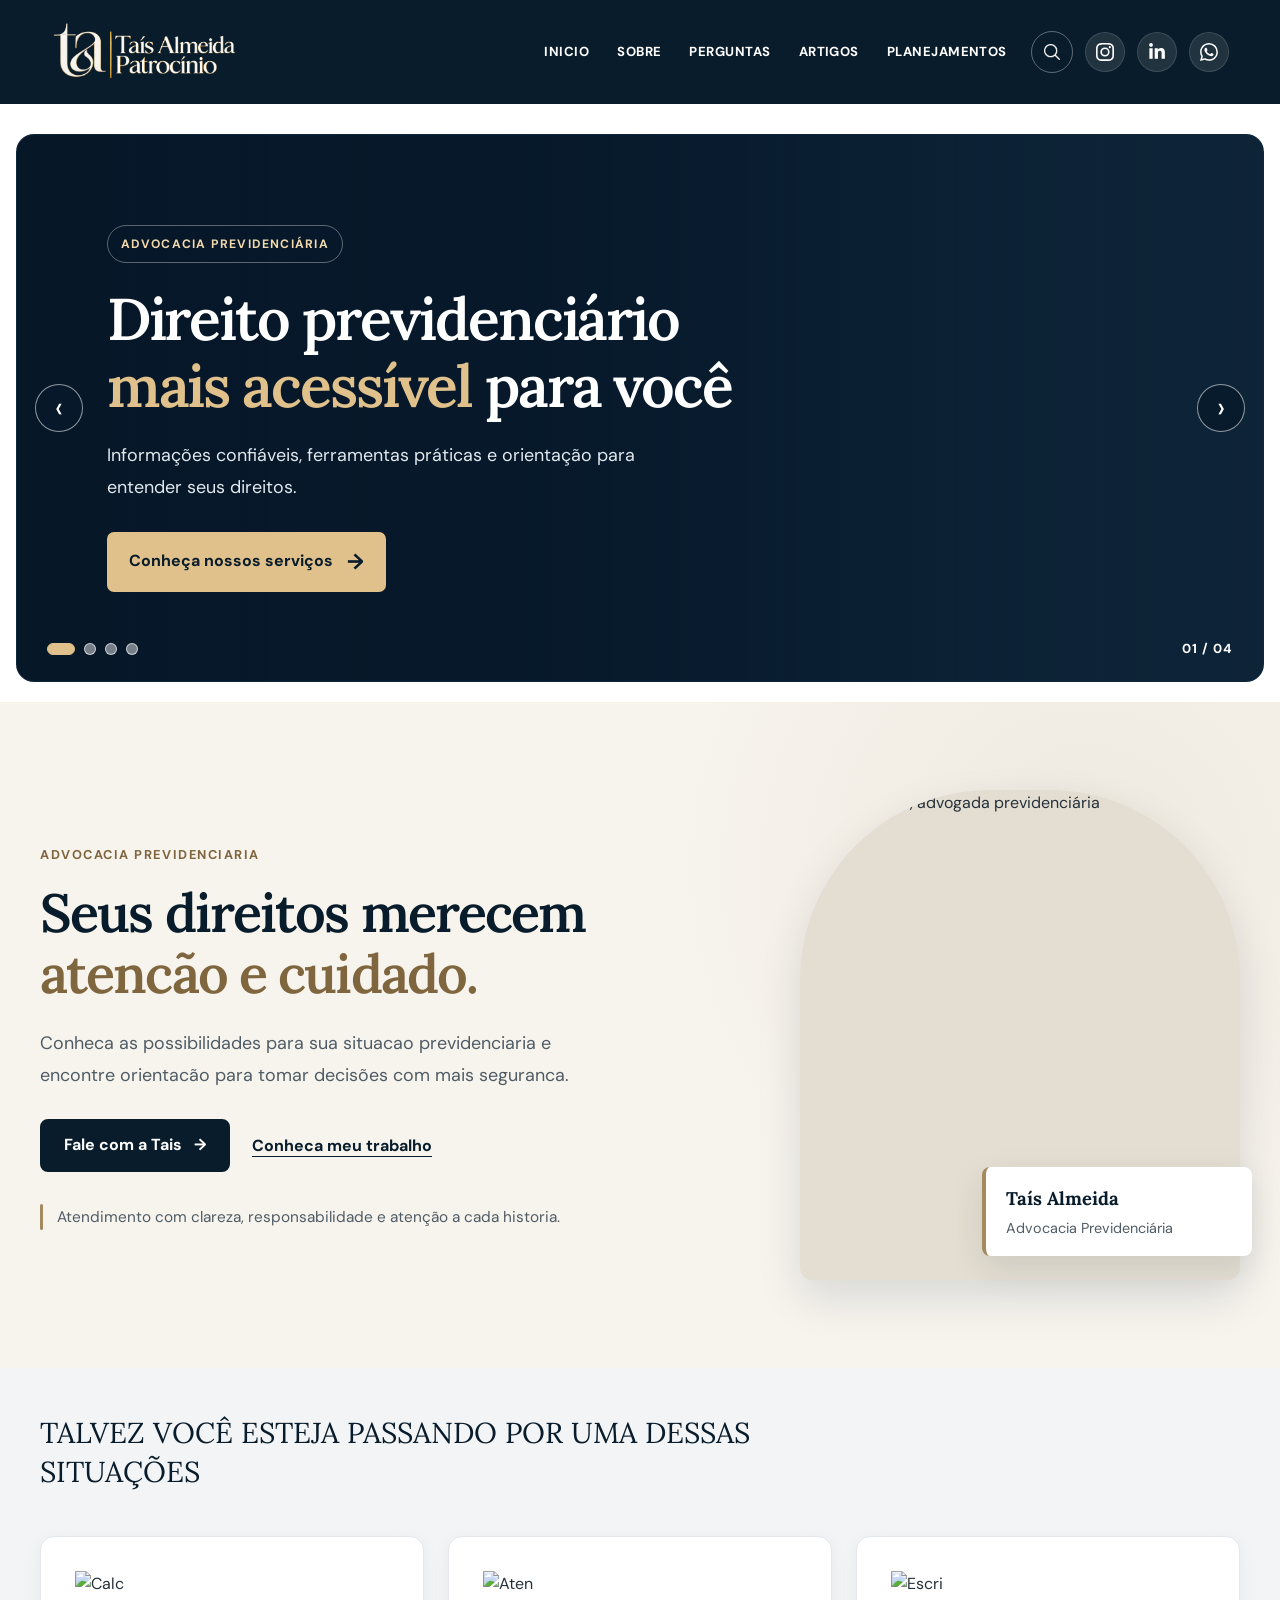
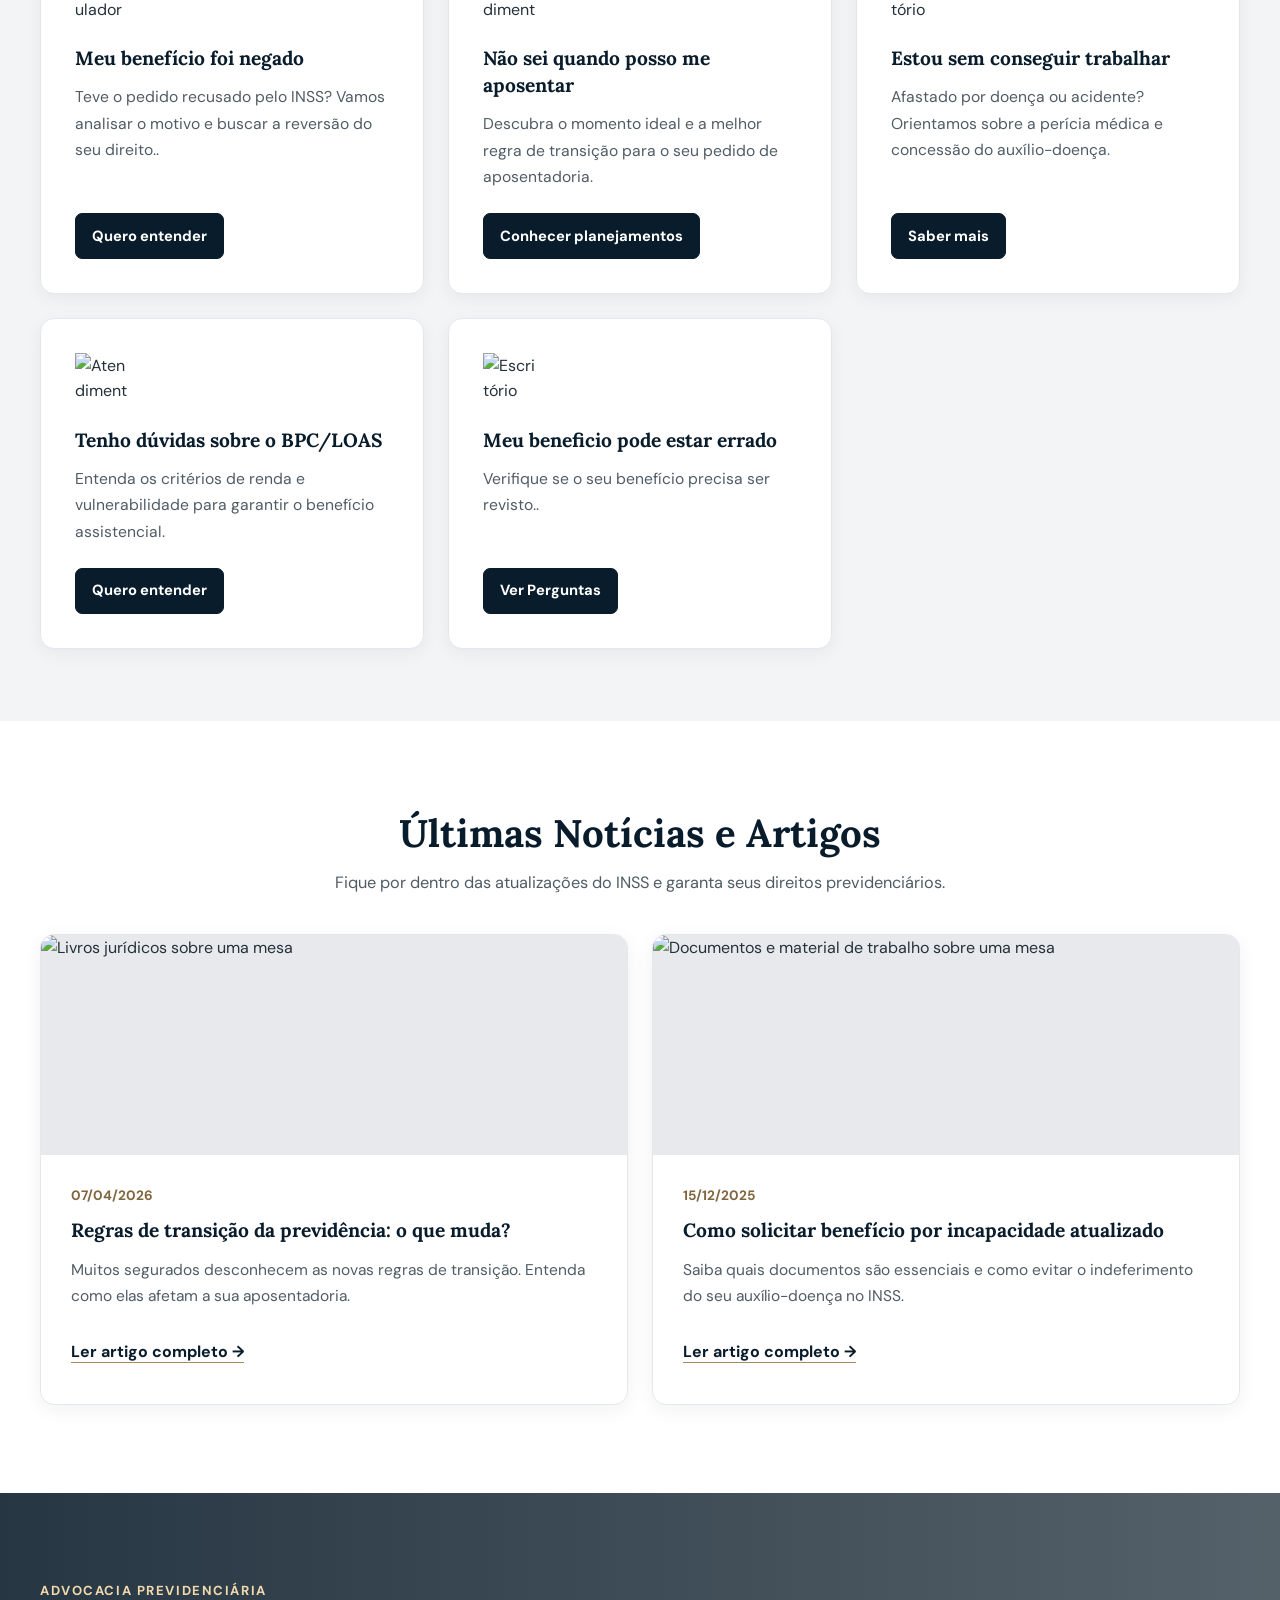
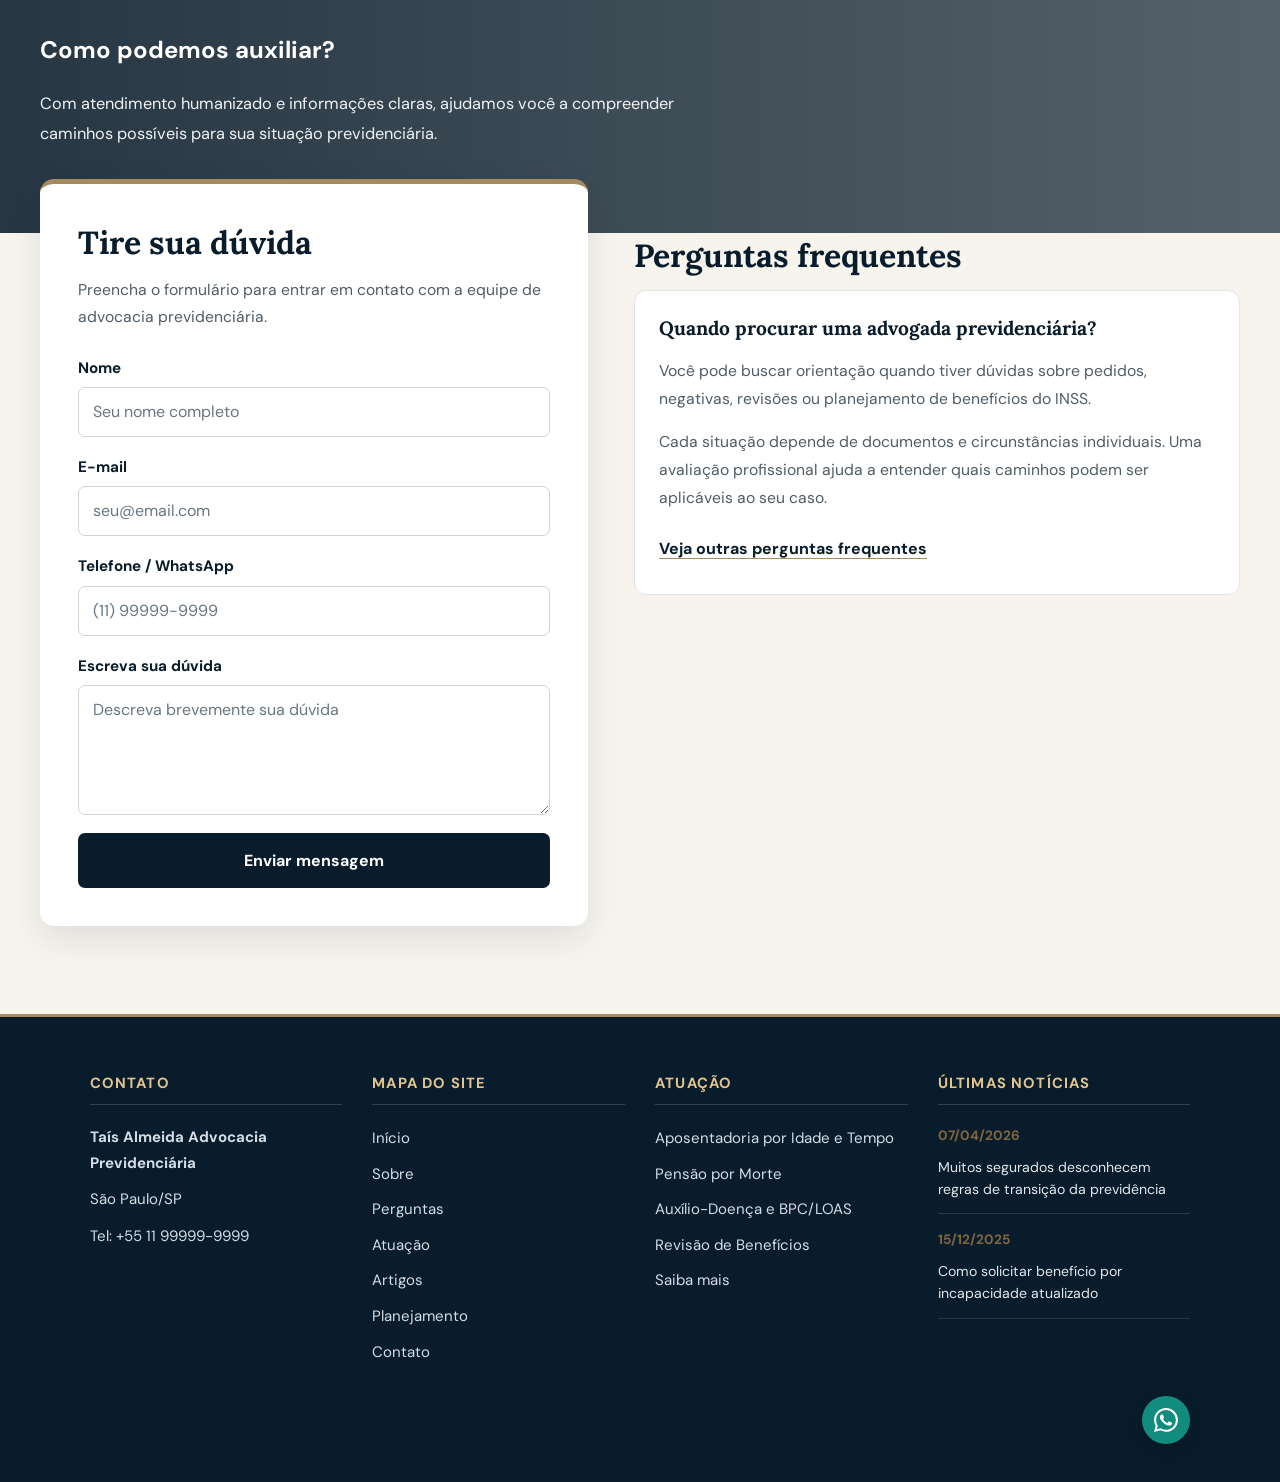
==== index.html @ 6a3b8021 "arrumando a estilzação no celular para ficar tudo no seu lugar" ====
<!DOCTYPE html>
<html lang="pt-BR">
<head>
    <meta charset="UTF-8">
    <meta name="viewport" content="width=device-width, initial-scale=1.0">
    <title>Taís Almeida | Advocacia Previdenciária</title>
    <link rel="stylesheet" href="CSS/style.css">
    <link rel="stylesheet" href="CSS/carrosel.css">
    <link rel="stylesheet" href="CSS/header.css">
    <link rel="stylesheet" href="CSS/card.css">
    <link rel="stylesheet" href="CSS/duvidas.css">
    <link rel="stylesheet" href="CSS/footer.css">
    <link rel="stylesheet" href="CSS/noticias.css">
    <link rel="stylesheet" href="CSS/global.css">
    <link rel="stylesheet" href="CSS/apresentacao.css">
    <link rel="preconnect" href="https://fonts.googleapis.com">
    <link rel="preconnect" href="https://fonts.gstatic.com" crossorigin>
    <link href="https://fonts.googleapis.com/css2?family=Lora:ital,wght@0,400..700;1,400..700&display=swap" rel="stylesheet">

</head>
<body>
    
    <header class="Navegação">
        <img class="Logo" src="imagens/logo melhor.png" alt="Logo Taís Almeida Advocacia">
      
        <nav>
            <div class="card">
                <a href="index.html">INICIO</a>
                <a href="Sobre.html">SOBRE</a>
                <a href="Perguntas.html">PERGUNTAS</a>
                <a href="ArtigosHtml/artigos.html">ARTIGOS</a>
                <a href="PlanejamentosHtml/planejamentos.html">PLANEJAMENTOS</a>
            </div>

            <div class="buscar" role="button" aria-label="Buscar"> 
                <img src="Imagens/icons8-search-30.png" alt="">
            </div>            
 
            <a href="https://www.instagram.com/taisalmeidapatrocinio.adv/"
            class="socialContainer containerOne"
            aria-label="Instagram"
            target="_blank"
            rel="noopener noreferrer">

            <svg class="socialSvg instagramSvg" viewBox="0 0 16 16">
            <path d="M8 0C5.829 0 5.556.01 4.703.048 3.85.088 3.269.222 2.76.42a3.917 3.917 0 0 0-1.417.923A3.927 3.927 0 0 0 .42 2.76C.222 3.268.087 3.85.048 4.7.01 5.555 0 5.827 0 8.001c0 2.172.01 2.444.048 3.297.04.852.174 1.433.372 1.942.205.526.478.972.923 1.417.444.445.89.719 1.416.923.51.198 1.09.333 1.942.372C5.555 15.99 5.827 16 8 16s2.444-.01 3.298-.048c.851-.04 1.434-.174 1.943-.372a3.916 3.916 0 0 0 1.416-.923c.445-.445.718-.891.923-1.417.197-.509.332-1.09.372-1.942C15.99 10.445 16 10.173 16 8s-.01-2.445-.048-3.299c-.04-.851-.175-1.433-.372-1.941a3.926 3.926 0 0 0-.923-1.417A3.911 3.911 0 0 0 13.24.42c-.51-.198-1.092-.333-1.943-.372C10.443.01 10.172 0 7.998 0h.003zm-.717 1.442h.718c2.136 0 2.389.007 3.232.046.78.035 1.204.166 1.486.275.373.145.64.319.92.599.28.28.453.546.598.92.11.281.24.705.275 1.485.039.843.047 1.096.047 3.231s-.008 2.389-.047 3.232c-.035.78-.166 1.203-.275 1.485a2.47 2.47 0 0 1-.599.919c-.28.28-.546.453-.92.598-.28.11-.704.24-1.485.276-.843.038-1.096.047-3.232.047s-2.39-.009-3.233-.047c-.78-.036-1.203-.166-1.485-.276a2.478 2.478 0 0 1-.92-.598 2.48 2.48 0 0 1-.6-.92c-.109-.281-.24-.705-.275-1.485-.038-.843-.046-1.096-.046-3.233 0-2.136.008-2.388.046-3.231.036-.78.166-1.204.276-1.486.145-.373.319-.64.599-.92.28-.28.546-.453.92-.598.282-.11.705-.24 1.485-.276.738-.034 1.024-.044 2.515-.045v.002zm4.988 1.328a.96.96 0 1 0 0 1.92.96.96 0 0 0 0-1.92zm-4.27 1.122a4.109 4.109 0 1 0 0 8.217 4.109 4.109 0 0 0 0-8.217zm0 1.441a2.667 2.667 0 1 1 0 5.334 2.667 2.667 0 0 1 0-5.334z"></path>
            </svg>
            </a>
            
            <a href="#" class="socialContainer containerThree" aria-label="LinkedIn">
                <svg class="socialSvg linkdinSvg" viewBox="0 0 448 512">
                    <path d="M100.28 448H7.4V148.9h92.88zM53.79 108.1C24.09 108.1 0 83.5 0 53.8a53.79 53.79 0 0 1 107.58 0c0 29.7-24.1 54.3-53.79 54.3zM447.9 448h-92.68V302.4c0-34.7-.7-79.2-48.29-79.2-48.29 0-55.69 37.7-55.69 76.7V448h-92.78V148.9h89.08v40.8h1.3c12.4-23.5 42.69-48.3 87.88-48.3 94 0 111.28 61.9 111.28 142.3V448z"></path>
                </svg>
            </a>
            
            
            <a href="https://wa.me/5511918598711"
            class="socialContainer containerFour"
            aria-label="WhatsApp"
            target="_blank"
            rel="noopener noreferrer">

            <svg class="socialSvg whatsappSvg" viewBox="0 0 16 16">
                <path d="M13.601 2.326A7.854 7.854 0 0 0 7.994 0C3.627 0 .068 3.558.064 7.926c0 1.399.366 2.76 1.057 3.965L0 16l4.204-1.102a7.933 7.933 0 0 0 3.79.965h.004c4.368 0 7.926-3.558 7.93-7.93A7.898 7.898 0 0 0 13.6 2.326zM7.994 14.521a6.573 6.573 0 0 1-3.356-.92l-.24-.144-2.494.654.666-2.433-.156-.251a6.56 6.56 0 0 1-1.007-3.505c0-3.626 2.957-6.584 6.591-6.584a6.56 6.56 0 0 1 4.66 1.931 6.557 6.557 0 0 1 1.928 4.66c-.004 3.639-2.961 6.592-6.592 6.592zm3.615-4.934c-.197-.099-1.17-.578-1.353-.646-.182-.065-.315-.099-.445.099-.133.197-.513.646-.627.775-.114.133-.232.148-.43.05-.197-.1-.836-.308-1.592-.985-.59-.525-.985-1.175-1.103-1.372-.114-.198-.011-.304.088-.403.087-.088.197-.232.296-.346.1-.114.133-.198.198-.33.065-.134.034-.248-.015-.347-.05-.099-.445-1.076-.612-1.47-.16-.389-.323-.335-.445-.34-.114-.007-.247-.007-.38-.007a.729.729 0 0 0-.529.247c-.182.198-.691.677-.691 1.654 0 .977.71 1.916.81 2.049.098.133 1.394 2.132 3.383 2.992.47.205.84.326 1.129.418.475.152.904.129 1.246.08.38-.058 1.171-.48 1.338-.943.164-.464.164-.86.114-.943-.049-.084-.182-.133-.38-.232z"></path>
            </svg>

</a>
        </nav> 
    </header>


    
    <main>
    

    <section class="lex-carousel" aria-label="Destaques do LexWeb">

        <div class="slides">

            <!-- SLIDE 1 -->
            <article class="slide active"
                style="--bg: url('https://images.unsplash.com/photo-1589829545856-d10d557cf95f?auto=format&fit=crop&w=1800&q=85')">

                <div class="slide-content">

                    <span class="eyebrow">
                        ADVOCACIA PREVIDENCIÁRIA
                    </span>

                    <h2>
                        Direito previdenciário
                        <span>mais acessível</span> para você
                    </h2>

                    <p>
                        Informações confiáveis, ferramentas práticas
                        e orientação para entender seus direitos.
                    </p>

                    <a href="#servicos" class="cta">
                        Conheça nossos serviços
                        <span>→</span>
                    </a>

                </div>
            </article>

            <!-- SLIDE 2 -->
            <article class="slide"
                style="--bg: url('https://images.unsplash.com/photo-1450101499163-c8848c66ca85?auto=format&fit=crop&w=1800&q=85')">

                <div class="slide-content">

                    <span class="eyebrow">
                        PLANEJAMENTO INTELIGENTE
                    </span>

                    <h2>
                        Entenda seus direitos
                        <span>com clareza</span>
                    </h2>

                    <p>
                        Conheça nossas calculadoras e organize
                        informações importantes para o seu planejamento.
                    </p>

                    <a href="#calculadoras" class="cta">
                        Explorar calculadoras
                        <span>→</span>
                    </a>

                </div>
            </article>

            <!-- SLIDE 3 -->
            <article class="slide"
                style="--bg: url('https://images.unsplash.com/photo-1516321318423-f06f85e504b3?auto=format&fit=crop&w=1800&q=85')">

                <div class="slide-content">

                    <span class="eyebrow">
                        CONHECIMENTO AO SEU ALCANCE
                    </span>

                    <h2>
                        Informação simples para
                        <span>decisões melhores</span>
                    </h2>

                    <p>
                        Conteúdos explicativos para ajudar você
                        a compreender os principais temas previdenciários.
                    </p>

                    <a href="#artigos" class="cta">
                        Ler nossos artigos
                        <span>→</span>
                    </a>

                </div>
            </article>

            <!-- SLIDE 4 -->
            <article class="slide"
                style="--bg: url('https://images.unsplash.com/photo-1471286174890-9c112ffca5b4?auto=format&fit=crop&w=1800&q=85')">

                <div class="slide-content">

                    <span class="eyebrow">
                        ATENDIMENTO HUMANIZADO
                    </span>

                    <h2>
                        Mais tranquilidade para
                        <span>cuidar do seu futuro</span>
                    </h2>

                    <p>
                        Encontre informações para dar seus próximos
                        passos com mais segurança e confiança.
                    </p>

                    <a href="#contato" class="cta">
                        Entre em contato
                        <span>→</span>
                    </a>

                </div>
            </article>

        </div>

        <button
            class="arrow prev"
            type="button"
            aria-label="Slide anterior">
            ‹
        </button>

        <button
            class="arrow next"
            type="button"
            aria-label="Próximo slide">
            ›
        </button>

        <div class="carousel-bottom">

            <div class="indicators" aria-label="Selecionar slide">

                <button
                    class="dot active"
                    type="button"
                    aria-label="Slide 1"
                    aria-current="true">
                </button>

                <button
                    class="dot"
                    type="button"
                    aria-label="Slide 2">
                </button>

                <button
                    class="dot"
                    type="button"
                    aria-label="Slide 3">
                </button>

                <button
                    class="dot"
                    type="button"
                    aria-label="Slide 4">
                </button>

            </div>

            <span class="counter" aria-live="polite">
                01 / 04
            </span>

        </div>

    </section>
    
    
    


</section>

<section class="apresentacao-tais" id="inicio">
    <div class="apresentacao-container">

        <div class="apresentacao-conteudo">
            <span class="apresentacao-etiqueta">
                ADVOCACIA PREVIDENCIARIA
            </span>

            <h1>
                Seus direitos merecem
                <span>atencão e cuidado.</span>
            </h1>

            <p class="apresentacao-descricao">
                Conheca as possibilidades para sua situacao
                previdenciaria e encontre orientacão para
                tomar decisões com mais seguranca.
            </p>

            <div class="apresentacao-acoes">
                <a href="#duvidas-form" class="botao-apresentacao">
                    Fale com a Tais
                    <span aria-hidden="true">&rarr;</span>
                </a>

                <a href="Sobre.html" class="link-apresentacao">
                    Conheca meu trabalho
                </a>
            </div>

            <div class="apresentacao-destaque">
                <span class="destaque-linha"></span>
                <p>
                    Atendimento com clareza, responsabilidade
                    e atenção a cada historia.
                </p>
            </div>
        </div>

        <div class="apresentacao-imagem-container">
            <img
                src="imagens/Banner_advogada_4K.jpg"
                alt="Taís Almeida, advogada previdenciária"
                class="apresentacao-imagem"
            >

            <div class="apresentacao-assinatura">
                <span>Taís Almeida</span>
                <p>Advocacia Previdenciária</p>
            </div>
        </div>

    </div>
</section>

        <div class="center">
        <div class="texto_centro"><h2>TALVEZ VOCÊ ESTEJA PASSANDO POR UMA DESSAS SITUAÇÕES</h2></div>
        </div>

    <section class="servicos-section" id="atuacao">
        
        <div class="container-card">
            
            <div class="card-item">
                <img class="imagens" src="imagens/icons8-cancel-order-50.png" alt="Calculadora">
                <h3 class="titulo">Meu benefício foi negado</h3>
                <p class="descricao">Teve o pedido recusado pelo INSS? Vamos analisar o motivo e buscar a reversão do seu direito..</p>
                <a href="PlanejamentosHtml/planejamentos.html" class="btn-card">Quero entender</a>
            </div>
            
            <div class="card-item">
                <img class="imagens" src="imagens/icons8-calendar-50.png" alt="Atendimento">
                <h3 class="titulo">Não sei quando posso me aposentar</h3>
                <p class="descricao">Descubra o momento ideal e a melhor regra de transição para o seu pedido de aposentadoria.</p>
                <a href="PlanejamentosHtml/planejamentos.html" class="btn-card">Conhecer planejamentos</a>
            </div>
            
            <div class="card-item">
                <img class="imagens" src="imagens/icons8-job-50.png" alt="Escritório">
                <h3 class="titulo">Estou sem conseguir trabalhar</h3>
                <p class="descricao">Afastado por doença ou acidente? Orientamos sobre a perícia médica e concessão do auxílio-doença.</p>
                <a href="Perguntas.html" class="btn-card">Saber mais</a>
            </div>

            <div class="card-item">
                <img class="imagens" src="imagens/icons8-social-network-64 (1).png" alt="Atendimento">
                <h3 class="titulo">Tenho dúvidas sobre o BPC/LOAS</h3>
                <p class="descricao">Entenda os critérios de renda e vulnerabilidade para garantir o benefício assistencial.</p>
                   <a href="PlanejamentosHtml/planejamentos.html" class="btn-card">Quero entender</a>
               
            </div>
            
            <div class="card-item">
                <img class="imagens" src="imagens/icons8-inquiry-50 (1).png" alt="Escritório">
                <h3 class="titulo">Meu beneficio pode estar errado</h3>
                <p class="descricao">Verifique se o seu benefício precisa ser revisto..</p>
                <a href="Perguntas.html" class="btn-card">Ver Perguntas</a>
            </div>
        </div>
        </section>

        <section id="artigos" class="secao-noticias">
    <div class="noticias-container">
        <div class="noticias-header">
            <h2>Últimas Notícias e Artigos</h2>
            <p>Fique por dentro das atualizações do INSS e garanta seus direitos previdenciários.</p>
        </div>

        <div class="noticias-grid">
            <!-- notiicia 1 -->
            <article class="noticia-card">
                <img src="https://images.unsplash.com/photo-1589829545856-d10d557cf95f?auto=format&fit=crop&w=600&q=80" alt="Livros jurídicos sobre uma mesa" loading="lazy" decoding="async">
                <div class="noticia-conteudo">
                    <span class="data-noticia">07/04/2026</span>
                    <h3>Regras de transição da previdência: o que muda?</h3>
                    <p>Muitos segurados desconhecem as novas regras de transição. Entenda como elas afetam a sua aposentadoria.</p>
                    <a href="#" class="btn-ler-mais">Ler artigo completo &rarr;</a>
                </div>
            </article>

           <!-- noticia 2 -->
            <article class="noticia-card">
                <img src="https://images.unsplash.com/photo-1450133064473-71024230f91b?auto=format&fit=crop&w=600&q=80" alt="Documentos e material de trabalho sobre uma mesa" loading="lazy" decoding="async">
                <div class="noticia-conteudo">
                    <span class="data-noticia">15/12/2025</span>
                    <h3>Como solicitar benefício por incapacidade atualizado</h3>
                    <p>Saiba quais documentos são essenciais e como evitar o indeferimento do seu auxílio-doença no INSS.</p>
                    <a href="#" class="btn-ler-mais">Ler artigo completo &rarr;</a>
                </div>
            </article>
        </div>
    </div>
</section>





       <section id="duvidas-form" class="secao-duvida">
        <div class="banner-fundo">
            <div class="banner-texto-topo">
                <span>Advocacia Previdenciária</span>
                <h2>Como podemos auxiliar?</h2>
                <p>Com atendimento humanizado e informações claras, ajudamos você a compreender caminhos possíveis para sua situação previdenciária.</p>
            </div>
        </div>

        <div class="duvida-layout-flex">
            <div class="duvida-container">
                <div class="duvida-texto">
                    <h2>Tire sua dúvida</h2>
                    <p>Preencha o formulário para entrar em contato com a equipe de advocacia previdenciária.</p>
                </div>

                <form action="https://formsubmit.co/seu-email@exemplo.com" method="POST" class="form-duvida">
                    <input type="hidden" name="_subject" value="Nova dúvida enviada pelo site LexWeb">
                    <input type="hidden" name="_captcha" value="false">

                    <div class="grupo-input">
                        <label for="nome">Nome</label>
                        <input type="text" id="nome" name="name" autocomplete="name" required placeholder="Seu nome completo">
                    </div>

                    <div class="grupo-input">
                        <label for="email">E-mail</label>
                        <input type="email" id="email" name="email" autocomplete="email" required placeholder="seu@email.com">
                    </div>

                    <div class="grupo-input">
                        <label for="telefone">Telefone / WhatsApp</label>
                        <input type="tel" id="telefone" name="phone" autocomplete="tel" inputmode="tel" required placeholder="(11) 99999-9999">
                    </div>

                    <div class="grupo-input">
                        <label for="mensagem">Escreva sua dúvida</label>
                        <textarea id="mensagem" name="message" rows="4" required placeholder="Descreva brevemente sua dúvida"></textarea>
                    </div>

                    <button type="submit" class="btn-enviar-duvida">Enviar mensagem</button>
                </form>
            </div>

            <div class="perguntas-frequentes" id="perguntas">
                <h2 class="titulos-perguntas">Perguntas frequentes</h2>
                <article class="faq-item">
                    <h3>Quando procurar uma advogada previdenciária?</h3>
                    <p>Você pode buscar orientação quando tiver dúvidas sobre pedidos, negativas, revisões ou planejamento de benefícios do INSS.</p>
                    <p>Cada situação depende de documentos e circunstâncias individuais. Uma avaliação profissional ajuda a entender quais caminhos podem ser aplicáveis ao seu caso.</p>
                    <a href="Perguntas.html" class="link-artigo">Veja outras perguntas frequentes</a>
                </article>
            </div>
        </div>
    </section>

    </main>

    <footer id="contato">
        <div class="footer-coluna contato-info">
            <h3>Contato</h3>
            <p><strong>Taís Almeida Advocacia Previdenciária</strong></p>
            <p>São Paulo/SP</p>
            <p>Tel: +55 11 99999-9999</p>
        </div>

        <div class="footer-coluna mapa">
            <h3>Mapa do site</h3>
            <ul>
                <li><a href="#inicio">Início</a></li>
                <li><a href="Sobre.html">Sobre</a></li>
                <li><a href="Perguntas.html">Perguntas</a></li>
                <li><a href="#atuacao">Atuação</a></li>
                <li><a href="#artigos">Artigos</a></li>
                <li><a href="PlanejamentosHtml/planejamentos.html">Planejamento</a></li>
                <li><a href="#contato">Contato</a></li>
            </ul>
        </div>

        <div class="footer-coluna atuacao">
            <h3>Atuação</h3>
            <ul>
                <li><span>Aposentadoria por Idade e Tempo</span></li>
                <li><span>Pensão por Morte</span></li>
                <li><span>Auxílio-Doença e BPC/LOAS</span></li>
                <li><span>Revisão de Benefícios</span></li>
                <li><a href="PlanejamentosHtml/planejamentos.html">Saiba mais</a></li>
            </ul>
        </div>

        <div class="footer-coluna noticias">
            <h3>Últimas notícias</h3>
            <div class="noticia-item">
                <span class="data-noticia">07/04/2026</span>
                <p>Muitos segurados desconhecem regras de transição da previdência</p>
            </div>
            <div class="noticia-item">
                <span class="data-noticia">15/12/2025</span>
                <p>Como solicitar benefício por incapacidade atualizado</p>
            </div>
        </div>

        <a class="Btn" href="https://wa.me/5511918598711" aria-label="Conversar pelo WhatsApp" target="_blank" rel="noopener noreferrer">
            <div class="sign">
                <svg class="socialSvg whatsappSvg" viewBox="0 0 16 16">
                    <path d="M13.601 2.326A7.854 7.854 0 0 0 7.994 0C3.627 0 .068 3.558.064 7.926c0 1.399.366 2.76 1.057 3.965L0 16l4.204-1.102a7.933 7.933 0 0 0 3.79.965h.004c4.368 0 7.926-3.558 7.93-7.93A7.898 7.898 0 0 0 13.6 2.326zM7.994 14.521a6.573 6.573 0 0 1-3.356-.92l-.24-.144-2.494.654.666-2.433-.156-.251a6.56 6.56 0 0 1-1.007-3.505c0-3.626 2.957-6.584 6.591-6.584a6.56 6.56 0 0 1 4.66 1.931 6.557 6.557 0 0 1 1.928 4.66c-.004 3.639-2.961 6.592-6.592 6.592zm3.615-4.934c-.197-.099-1.17-.578-1.353-.646-.182-.065-.315-.099-.445.099-.133.197-.513.646-.627.775-.114.133-.232.148-.43.05-.197-.1-.836-.308-1.592-.985-.59-.525-.985-1.175-1.103-1.372-.114-.198-.011-.304.088-.403.087-.088.197-.232.296-.346.1-.114.133-.198.198-.33.065-.134.034-.248-.015-.347-.05-.099-.445-1.076-.612-1.47-.16-.389-.323-.335-.445-.34-.114-.007-.247-.007-.38-.007a.729.729 0 0 0-.529.247c-.182.198-.691.677-.691 1.654 0 .977.71 1.916.81 2.049.098.133 1.394 2.132 3.383 2.992.47.205.84.326 1.129.418.475.152.904.129 1.246.08.38-.058 1.171-.48 1.338-.943.164-.464.164-.86.114-.943-.049-.084-.182-.133-.38-.232z"></path>
                </svg>
            </div>
            <div class="text">Whatsapp</div>
        </a>
    </footer>
    <script src="javascript/script.js"></script>
</body>
</html>
---- CSS/style.css ----
:root {
    color-scheme: light;
    --cor-marinho: #091c2b;
    --cor-marinho-claro: #12334a;
    --cor-dourado: #a58a5d;
    --cor-dourado-escuro: #80663f;
    --cor-fundo: #f7f4ee;
    --cor-superficie: #ffffff;
    --cor-superficie-suave: #f2f4f6;
    --cor-texto: #25313a;
    --cor-texto-suave: #505c65;
    --cor-borda: #d9dfe4;
    --sombra-suave: 0 8px 28px rgb(9 28 43 / 8%);
    --sombra-card: 0 12px 34px rgb(9 28 43 / 10%);
    --raio-card: 14px;
    --largura-conteudo: 1200px;
    --espaco-secao: clamp(48px, 7vw, 88px);
}

*,
*::before,
*::after {
    box-sizing: border-box;
}

html {
    scroll-behavior: smooth;
    scroll-padding-top: 24px;
}

body {
    min-width: 320px;
    margin: 0;
    color: var(--cor-texto);
    background: var(--cor-superficie);
    font-family: "DM Sans", Arial, sans-serif;
    font-size: 16px;
    line-height: 1.6;
    overflow-wrap: break-word;
}

img,
svg {
    max-width: 100%;
}

img {
    height: auto;
}

a {
    color: inherit;
}

button,
input,
textarea,
select {
    font: inherit;
}

button,
a {
    -webkit-tap-highlight-color: transparent;
}

button {
    cursor: pointer;
}

main {
    display: block;
    width: 100%;
}

section[id] {
    scroll-margin-top: 24px;
}

:focus-visible {
    outline: 3px solid #b18b4f;
    outline-offset: 4px;
}

::selection {
    color: #ffffff;
    background: var(--cor-marinho-claro);
}


.Btn {
    display: inline-flex;
    align-items: center;
    justify-content: flex-start;
    position: relative;
    flex: 0 0 auto;
    width: 48px;
    min-width: 48px;
    height: 48px;
    padding: 0;
    overflow: hidden;
    border: 0;
    border-radius: 999px;
    background: #128c7e;
    color: #ffffff;
    text-decoration: none;
    box-shadow: 0 5px 16px rgb(0 0 0 / 18%);
    transition: width 220ms ease, background-color 220ms ease, transform 220ms ease;
}

.Btn .sign {
    display: flex;
    flex: 0 0 48px;
    align-items: center;
    justify-content: center;
    width: 48px;
    height: 48px;
}

.Btn .sign svg {
    width: 24px;
    height: 24px;
}

.Btn .sign svg path {
    fill: #ffffff;
}

.Btn .text {
    position: static;
    width: auto;
    padding-right: 16px;
    color: #ffffff;
    font-size: 0.95rem;
    font-weight: 700;
    white-space: nowrap;
}

.Btn:hover {
    width: 150px;
    background: #0d7468;
    transform: translateY(-2px);
}

.Btn:active {
    transform: translateY(0);
}

@media (max-width: 600px) {
    body {
        font-size: 16px;
    }

    .Btn {
        width: 48px;
    }
}

@media (prefers-reduced-motion: reduce) {
    html {
        scroll-behavior: auto;
    }

    *,
    *::before,
    *::after {
        scroll-behavior: auto !important;
        animation-duration: 0.01ms !important;
        animation-iteration-count: 1 !important;
        transition-duration: 0.01ms !important;
    }
}
---- CSS/carrosel.css ----
@import url('https://fonts.googleapis.com/css2?family=DM+Sans:wght@400;500;600;700&family=Lora:wght@400;500;600;700&display=swap');


.lex-carousel {
    --lex-navy: #091c2b;
    --lex-blue: #b18b4f;
    --lex-white: #ffffff;
    --lex-muted: #e1e8ee;

    position: relative;
    isolation: isolate;
    width: calc(100% - 32px);
    max-width: 1450px;
    margin: 30px auto 20px;
    overflow: hidden;
    border: 1px solid rgb(9 28 43 / 8%);
    border-radius: 18px;
    background: #10283d;
    color: var(--lex-white);
    font-family: "DM Sans", Arial, sans-serif;
    
}

.lex-carousel *,
.lex-carousel *::before,
.lex-carousel *::after {
    box-sizing: border-box;
}

.lex-carousel .slides {
    position: relative;
    min-height: 530px;
}

.lex-carousel .slide {
    position: absolute;
    inset: 0;
    display: flex;
    align-items: center;
    min-height: 530px;
    padding: clamp(36px, 7vw, 100px);
    background-image:
        linear-gradient(90deg, rgb(5 22 39 / 96%) 0%, rgb(5 22 39 / 86%) 42%, rgb(5 22 39 / 38%) 78%, rgb(5 22 39 / 25%) 100%),
        var(--bg);
    background-position: center;
    background-size: cover;
    opacity: 0;
    visibility: hidden;
    transform: scale(1.02);
    transition: opacity 500ms ease, transform 700ms ease, visibility 500ms;
    pointer-events: none;

}

.lex-carousel .slide.active {
    position: relative;
    z-index: 1;
    opacity: 1;
    visibility: visible;
    transform: scale(1);
    pointer-events: auto;
}

.lex-carousel .slide-content {
    width: 100%;
    max-width: 700px;
    animation: lex-carousel-enter 550ms ease both;
}

.lex-carousel .eyebrow {
    display: inline-block;
    margin-bottom: 22px;
    padding: 9px 13px;
    border: 1px solid rgb(255 255 255 / 34%);
    border-radius: 999px;
    color: #f1d9ad;
    font-size: 0.76rem;
    font-weight: 700;
    letter-spacing: 0.1em;
    line-height: 1.5;
}

.lex-carousel .slide h1,
.lex-carousel .slide h2 {
    max-width: 720px;
    margin: 0 0 20px;
    color: #ffffff;
    font-family: "Lora", Georgia, serif;
    font-size: clamp(2.2rem, 4.6vw, 4.15rem);
    font-weight: 600;
    line-height: 1.14;
    letter-spacing: -0.035em;
}

.lex-carousel .slide h1 span,
.lex-carousel .slide h2 span {
    color: #e0c18b;
}

.lex-carousel .slide p {
    max-width: 560px;
    margin: 0 0 28px;
    color: var(--lex-muted);
    font-size: clamp(1rem, 1.4vw, 1.15rem);
    line-height: 1.8;
}

.lex-carousel .cta {
    display: inline-flex;
    align-items: center;
    justify-content: center;
    gap: 14px;
    min-height: 52px;
    padding: 13px 20px;
    border: 2px solid #e0c18b;
    border-radius: 7px;
    background: #e0c18b;
    color: #091c2b;
    font-weight: 700;
    line-height: 1.4;
    text-decoration: none;
    transition: background-color 180ms ease, color 180ms ease, transform 180ms ease;
}

.lex-carousel .cta span {
    font-size: 1.35rem;
    transition: transform 180ms ease;
}

.lex-carousel .cta:hover {
    transform: translateY(-2px);
    background: transparent;
    color: #ffffff;
}

.lex-carousel .cta:hover span {
    transform: translateX(3px);
}

.lex-carousel .arrow {
    position: absolute;
    top: 50%;
    z-index: 3;
    display: grid;
    place-items: center;
    width: 48px;
    height: 48px;
    padding: 0;
    border: 1px solid rgb(255 255 255 / 55%);
    border-radius: 50%;
    background: rgb(7 25 42 / 72%);
    color: #ffffff;
    font-size: 1.9rem;
    line-height: 1;
    cursor: pointer;
    transform: translateY(-50%);
    transition: background-color 180ms ease, border-color 180ms ease;
}

.lex-carousel .arrow:hover {
    border-color: #e0c18b;
    background: #80663f;
}

.lex-carousel .prev { left: 18px; }
.lex-carousel .next { right: 18px; }

.lex-carousel .carousel-bottom {
    position: absolute;
    right: 30px;
    bottom: 22px;
    left: 30px;
    z-index: 3;
    display: flex;
    align-items: center;
    justify-content: space-between;
    pointer-events: none;
}

.lex-carousel .indicators {
    display: flex;
    align-items: center;
    gap: 9px;
    pointer-events: auto;
}

.lex-carousel .dot {
    width: 12px;
    height: 12px;
    padding: 0;
    border: 1px solid rgb(255 255 255 / 65%);
    border-radius: 999px;
    background: rgb(255 255 255 / 45%);
    cursor: pointer;
    transition: width 180ms ease, background-color 180ms ease;
}

.lex-carousel .dot.active {
    width: 28px;
    background: #e0c18b;
    border-color: #e0c18b;
}

.lex-carousel .counter {
    color: #ffffff;
    font-size: 0.82rem;
    font-weight: 700;
    letter-spacing: 0.08em;
}

.lex-carousel button:focus-visible,
.lex-carousel a:focus-visible {
    outline: 3px solid #f1d9ad;
    outline-offset: 4px;
}


.features {
    display: grid;
    grid-template-columns: repeat(3, minmax(0, 1fr));
    gap: 18px;
    width: calc(100% - 44px);
    max-width: 1350px;
    margin: 24px auto 0;
    color: #ffffff;
    font-family: "DM Sans", Arial, sans-serif;
}

.features *,
.features *::before,
.features *::after {
    box-sizing: border-box;
}

.features article {
    display: flex;
    align-items: center;
    gap: 15px;
    min-width: 0;
    padding: 22px;
    border: 1px solid rgb(9 28 43 / 8%);
    border-radius: 12px;
    background: var(--cor-marinho);
    box-shadow: 0 6px 18px rgb(9 28 43 / 8%);
}

.features .feature-icon {
    display: grid;
    flex: 0 0 46px;
    place-items: center;
    width: 46px;
    height: 46px;
    border: 1px solid rgb(224 193 139 / 45%);
    border-radius: 50%;
    color: #e0c18b;
    font-size: 1.8rem;
    line-height: 1;
}

.features .feature-content {
    min-width: 0;
}

.features h3 {
    margin: 0 0 5px;
    color: #ffffff;
    font-size: 1rem;
    font-weight: 700;
    line-height: 1.4;
}

.features p {
    margin: 0;
    color: #d2dce5;
    font-size: 0.92rem;
    line-height: 1.6;
}

@keyframes lex-carousel-enter {
    from { opacity: 0; transform: translateY(12px); }
    to { opacity: 1; transform: translateY(0); }
}

@media (max-width: 900px) {
    .lex-carousel .slides,
    .lex-carousel .slide {
        min-height: 500px;
    }

    .lex-carousel .slide {
        padding: 48px 58px 86px;
        background-image:
            linear-gradient(90deg, rgb(5 22 39 / 94%), rgb(5 22 39 / 78%)),
            var(--bg);
    }

    .features {
        grid-template-columns: minmax(0, 1fr);
        gap: 12px;
        max-width: 700px;
    }
}

@media (max-width: 600px) {
    .lex-carousel {
        width: calc(100% - 24px);
        margin-top: 12px;
        border-radius: 12px;
    }

    .lex-carousel .slides,
    .lex-carousel .slide {
        min-height: 500px;
    }

    .lex-carousel .slide {
        padding: 38px 22px 88px;
    }

    .lex-carousel .slide h1,
    .lex-carousel .slide h2 {
        font-size: clamp(2rem, 8vw, 2.8rem);
        letter-spacing: -0.025em;
    }

    .lex-carousel .eyebrow {
        max-width: 100%;
        margin-bottom: 18px;
        font-size: 0.68rem;
        letter-spacing: 0.07em;
    }

    .lex-carousel .slide p {
        font-size: 1rem;
        line-height: 1.7;
    }

    .lex-carousel .cta {
        max-width: 100%;
        gap: 9px;
        padding: 12px 15px;
        font-size: 0.92rem;
    }

    .lex-carousel .arrow {
        top: auto;
        bottom: 16px;
        width: 42px;
        height: 42px;
        transform: none;
    }

    .lex-carousel .prev { left: 12px; }
    .lex-carousel .next { right: 12px; }

    .lex-carousel .carousel-bottom {
        right: 66px;
        bottom: 30px;
        left: 66px;
        justify-content: center;
    }

    .lex-carousel .counter {
        display: none;
    }

    .features {
        width: calc(100% - 32px);
        margin-top: 16px;
    }

    .features article {
        padding: 18px;
    }
}

@media (max-width: 360px) {
    .lex-carousel .slide {
        padding-inline: 17px;
    }

    .lex-carousel .slide h1,
    .lex-carousel .slide h2 {
        font-size: 1.85rem;
    }

    .features .feature-icon {
        flex-basis: 40px;
        width: 40px;
        height: 40px;
    }
}

@media (prefers-reduced-motion: reduce) {
    .lex-carousel .slide,
    .lex-carousel .slide-content,
    .lex-carousel .cta,
    .lex-carousel .cta span,
    .lex-carousel .arrow,
    .lex-carousel .dot {
        animation: none !important;
        transition: none !important;
    }

    .lex-carousel .slide-content {
        opacity: 1;
        transform: none;
    }
}
---- CSS/header.css ----
header.Navegação {
    position: relative;
    z-index: 20;
    display: flex;
    align-items: center;
    justify-content: space-between;
    gap: 28px;
    width: 100%;
    min-height: 104px;
    padding: 18px clamp(20px, 4vw, 56px);
    background: var(--cor-marinho);
    color: #ffffff;
}

header.Navegação .Logo {
    display: block;
    flex: 0 0 auto;
    width: auto;
    max-width: min(240px, 30vw);
    height: 62px;
    object-fit: contain;
    object-position: left center;
}

header.Navegação nav {
    display: flex;
    align-items: center;
    justify-content: flex-end;
    flex-wrap: wrap;
    gap: 12px;
    min-width: 0;
}

header.Navegação .card {
    display: flex;
    align-items: center;
    justify-content: center;
    flex-wrap: wrap;
    gap: 4px;
    width: auto;
    height: auto;
    background: transparent;
}

header.Navegação nav .card a {
    display: inline-flex;
    align-items: center;
    justify-content: center;
    min-height: 44px;
    padding: 10px 12px;
    border-radius: 7px;
    color: #ffffff;
    font-family: "DM Sans", Arial, sans-serif;
    font-size: 0.82rem;
    font-weight: 700;
    line-height: 1.25;
    letter-spacing: 0.035em;
    text-align: center;
    text-decoration: none;
    transition: color 180ms ease, background-color 180ms ease;
}

header.Navegação nav .card a:hover,
header.Navegação nav .card a:focus-visible {
    background: rgb(255 255 255 / 10%);
    color: #f1d9ad;
}

header.Navegação .buscar {
    display: flex;
    align-items: center;
    justify-content: center;
    flex: 0 0 42px;
    width: 42px;
    height: 42px;
    padding: 8px;
    border: 1px solid rgb(255 255 255 / 35%);
    border-radius: 50%;
    background: transparent;
}

header.Navegação .buscar img {
    display: block;
    width: 20px;
    height: 20px;
    object-fit: contain;
    filter: brightness(0) invert(1);
}

header.Navegação .socialContainer {
    display: inline-flex;
    align-items: center;
    justify-content: center;
    flex: 0 0 40px;
    width: 40px;
    height: 40px;
    overflow: hidden;
    border: 1px solid rgb(255 255 255 / 12%);
    border-radius: 50%;
    background: rgb(255 255 255 / 10%);
    text-decoration: none;
    transition: transform 180ms ease, background-color 180ms ease;
}

header.Navegação .socialContainer:hover {
    transform: translateY(-2px);
}

header.Navegação .containerOne:hover { background: #b92b69; }
header.Navegação .containerThree:hover { background: #0a66c2; }
header.Navegação .containerFour:hover { background: #128c7e; }

header.Navegação .socialSvg {
    display: block;
    width: 18px;
    height: 18px;
}

header.Navegação .socialSvg path {
    fill: #ffffff;
}

@media (max-width: 1120px) {
    header.Navegação {
        flex-direction: column;
        justify-content: center;
        gap: 14px;
        padding: 20px 24px;
    }

    header.Navegação .Logo {
        max-width: 220px;
        height: 56px;
        object-position: center;
    }

    header.Navegação nav {
        justify-content: center;
        width: 100%;
    }
}

@media (max-width: 700px) {
    header.Navegação {
        gap: 12px;
        padding: 16px 14px;
    }

    header.Navegação nav {
        gap: 8px;
    }

    header.Navegação .card {
        width: 100%;
        gap: 3px;
    }

    header.Navegação nav .card a {
        min-height: 44px;
        padding: 10px 9px;
        font-size: 0.76rem;
    }

    header.Navegação .buscar {
        flex-basis: 40px;
        width: 40px;
        height: 40px;
    }

    header.Navegação .socialContainer {
        flex-basis: 38px;
        width: 38px;
        height: 38px;
    }
}

@media (max-width: 380px) {
    header.Navegação nav .card a {
        padding-inline: 7px;
        font-size: 0.7rem;
    }
}
---- CSS/card.css ----
/* =========================================================
   CARDS DE SITUACOES E SERVICOS
   ========================================================= */
.center {
    padding: 46px 22px 18px;
    background: var(--cor-superficie-suave);
}

.texto_centro {
    width: 100%;
    max-width: var(--largura-conteudo);
    margin: 0 auto;
    color: var(--cor-marinho);
    font-family: "Lora", Georgia, serif;
    font-size: clamp(1.25rem, 2.5vw, 1.8rem);
    line-height: 1.35;
    text-align: left;
}

.texto_centro h2 {
    max-width: 850px;
    margin: 0;
    font: inherit;
}

.servicos-section {
    display: block;
    width: 100%;
    padding: 26px 22px 72px;
    background: var(--cor-superficie-suave);
}

.container-card {
    display: grid;
    grid-template-columns: repeat(3, minmax(0, 1fr));
    gap: 24px;
    width: 100%;
    max-width: var(--largura-conteudo);
    margin: 0 auto;
}

.card-item {
    display: flex;
    flex-direction: column;
    align-items: flex-start;
    min-width: 0;
    min-height: 310px;
    padding: clamp(24px, 3vw, 34px);
    border: 1px solid #e4e8ec;
    border-radius: var(--raio-card);
    background: var(--cor-superficie);
    color: var(--cor-texto);
    box-shadow: 0 5px 18px rgb(9 28 43 / 5%);
    transition: transform 200ms ease, box-shadow 200ms ease, border-color 200ms ease;
}

.card-item:hover {
    transform: translateY(-4px);
    border-color: rgb(165 138 93 / 60%);
    box-shadow: var(--sombra-card);
}

.card-item .imagens {
    display: block;
    width: 52px;
    height: 52px;
    margin: 0 0 22px;
    object-fit: contain;
}

.card-item .titulo {
    margin: 0 0 12px;
    color: var(--cor-marinho);
    font-family: "Lora", Georgia, serif;
    font-size: 1.2rem;
    font-weight: 700;
    line-height: 1.4;
}

.card-item .descricao {
    margin: 0 0 22px;
    color: var(--cor-texto-suave);
    font-size: 0.98rem;
    line-height: 1.7;
}

.btn-card {
    display: inline-flex;
    align-items: center;
    justify-content: center;
    gap: 8px;
    min-height: 46px;
    margin-top: auto;
    padding: 11px 16px;
    border: 1px solid var(--cor-marinho);
    border-radius: 7px;
    background: var(--cor-marinho);
    color: #ffffff;
    font-size: 0.92rem;
    font-weight: 700;
    line-height: 1.4;
    text-align: center;
    text-decoration: none;
    transition: background-color 180ms ease, color 180ms ease, transform 180ms ease;
}

.btn-card:hover {
    background: #ffffff;
    color: var(--cor-marinho);
    transform: translateY(-1px);
}

.btn-card:focus-visible {
    outline: 3px solid var(--cor-dourado);
    outline-offset: 3px;
}

.whatsapp-btn {
    border-color: #128c7e;
    background: #128c7e;
}

.whatsapp-btn:hover {
    background: #0d7468;
    color: #ffffff;
}

@media (max-width: 980px) {
    .container-card {
        grid-template-columns: repeat(2, minmax(0, 1fr));
        gap: 18px;
    }
}

@media (max-width: 620px) {
    .center {
        padding: 38px 20px 16px;
    }

    .servicos-section {
        padding: 20px 16px 54px;
    }

    .container-card {
        grid-template-columns: minmax(0, 1fr);
        gap: 16px;
    }

    .card-item {
        min-height: auto;
        padding: 24px;
    }

    .card-item .imagens {
        width: 48px;
        height: 48px;
        margin-bottom: 16px;
    }

    .btn-card {
        width: 100%;
    }
}
---- CSS/duvidas.css ----
/* =========================================================
   CONTATO, FORMULARIO E PERGUNTAS FREQUENTES
   ========================================================= */
.secao-duvida {
    position: relative;
    display: flex;
    flex-direction: column;
    align-items: stretch;
    width: 100%;
    padding-bottom: var(--espaco-secao);
    background: var(--cor-fundo);
}

.banner-fundo {
    display: flex;
    align-items: center;
    width: 100%;
    min-height: 340px;
    padding: 64px max(22px, calc((100% - var(--largura-conteudo)) / 2));
    background:
        linear-gradient(90deg, rgb(9 28 43 / 88%), rgb(9 28 43 / 68%)),
        url("https://images.unsplash.com/photo-1521791136064-7986c2920216?auto=format&fit=crop&w=1920&q=80") center / cover no-repeat;
}

.banner-texto-topo {
    max-width: 680px;
    color: #ffffff;
}

.banner-texto-topo span {
    display: inline-block;
    margin-bottom: 10px;
    color: #f1d9ad;
    font-size: 0.82rem;
    font-weight: 700;
    letter-spacing: 0.12em;
    text-transform: uppercase;
}

.banner-texto-topo h1 {
    margin: 0 0 14px;
    color: #ffffff;
    font-family: "Lora", Georgia, serif;
    font-size: clamp(2rem, 4vw, 3rem);
    line-height: 1.2;
}

.banner-texto-topo p {
    max-width: 650px;
    margin: 0;
    color: #f0f3f6;
    font-size: 1.02rem;
    line-height: 1.8;
}

.duvida-layout-flex {
    position: relative;
    z-index: 2;
    display: grid;
    grid-template-columns: minmax(0, 0.95fr) minmax(0, 1.05fr);
    align-items: start;
    gap: clamp(24px, 4vw, 46px);
    width: calc(100% - 44px);
    max-width: var(--largura-conteudo);
    margin: -54px auto 0;
}

.duvida-container {
    min-width: 0;
    padding: clamp(24px, 3vw, 38px);
    border-top: 5px solid var(--cor-dourado);
    border-radius: var(--raio-card);
    background: #ffffff;
    box-shadow: var(--sombra-card);
}

.duvida-texto h2,
.perguntas-frequentes h2 {
    margin: 0 0 14px;
    color: var(--cor-marinho);
    font-family: "Lora", Georgia, serif;
    font-size: clamp(1.65rem, 2.5vw, 2.15rem);
    line-height: 1.3;
}

.titulos-perguntas{
    padding-top: 30px;
}


.duvida-texto p {
    margin: 0 0 25px;
    color: var(--cor-texto-suave);
    font-size: 0.98rem;
    line-height: 1.7;
}

.form-duvida {
    display: flex;
    flex-direction: column;
    gap: 18px;
}

.grupo-input {
    display: flex;
    flex-direction: column;
    gap: 7px;
}

.grupo-input label {
    color: var(--cor-marinho);
    font-size: 0.95rem;
    font-weight: 700;
}

.grupo-input input,
.grupo-input textarea {
    width: 100%;
    min-height: 48px;
    padding: 12px 14px;
    border: 1px solid #cbd3da;
    border-radius: 7px;
    background: #ffffff;
    color: var(--cor-texto);
    font-size: 1rem;
    line-height: 1.5;
    transition: border-color 180ms ease, box-shadow 180ms ease;
}

.grupo-input textarea {
    min-height: 130px;
    resize: vertical;
}

.grupo-input input::placeholder,
.grupo-input textarea::placeholder {
    color: #697681;
    opacity: 1;
}

.grupo-input input:focus,
.grupo-input textarea:focus {
    border-color: var(--cor-marinho-claro);
    outline: none;
    box-shadow: 0 0 0 3px rgb(18 51 74 / 14%);
}

.btn-enviar-duvida {
    display: inline-flex;
    align-items: center;
    justify-content: center;
    min-height: 50px;
    padding: 13px 22px;
    border: 2px solid var(--cor-marinho);
    border-radius: 7px;
    background: var(--cor-marinho);
    color: #ffffff;
    font-weight: 700;
    transition: background-color 180ms ease, color 180ms ease;
}

.btn-enviar-duvida:hover {
    background: #ffffff;
    color: var(--cor-marinho);
}

.perguntas-frequentes {
    min-width: 0;
    padding: 26px 0 0;
}

.faq-item {
    padding: 24px;
    border: 1px solid #e1e5e8;
    border-radius: 12px;
    background: #ffffff;
}

.faq-item h3 {
    margin: 0 0 14px;
    color: var(--cor-marinho);
    font-family: "Lora", Georgia, serif;
    font-size: 1.2rem;
    line-height: 1.45;
}

.faq-item p {
    margin: 0 0 14px;
    color: var(--cor-texto-suave);
    font-size: 0.98rem;
    line-height: 1.8;
    text-align: left;
}

.link-artigo {
    display: inline-flex;
    align-items: center;
    min-height: 44px;
    color: var(--cor-marinho);
    font-weight: 700;
    text-decoration: underline;
    text-decoration-color: var(--cor-dourado);
    text-underline-offset: 4px;
}

.link-artigo:hover {
    color: var(--cor-dourado-escuro);
}

@media (max-width: 850px) {
    .duvida-layout-flex {
        grid-template-columns: minmax(0, 1fr);
        max-width: 680px;
        margin-top: -38px;
    }

    .perguntas-frequentes {
        padding-top: 0;
    }

    .banner-fundo {
        min-height: 320px;
        padding: 52px 24px 78px;
    }
}

@media (max-width: 600px) {
    .secao-duvida {
        padding-bottom: 54px;
    }

    .banner-fundo {
        min-height: auto;
        padding: 48px 20px 70px;
    }

    .banner-texto-topo p {
        font-size: 0.98rem;
    }

    .duvida-layout-flex {
        width: calc(100% - 32px);
        margin-top: -30px;
        gap: 28px;
    }

    .duvida-container {
        padding: 22px 18px;
    }

    .faq-item {
        padding: 20px 18px;
    }

    .btn-enviar-duvida {
        width: 100%;
    }
}
---- CSS/footer.css ----
/* =========================================================
   RODAPE
   ========================================================= */
footer {
    display: grid;
    grid-template-columns: repeat(4, minmax(0, 1fr));
    align-items: start;
    gap: 30px;
    width: 100%;
    padding: 56px clamp(22px, 7vw, 100px) 38px;
    border-top: 3px solid var(--cor-dourado);
    background: var(--cor-marinho);
    color: #ffffff;
}

.footer-coluna {
    min-width: 0;
}

.footer-coluna h3 {
    margin: 0 0 20px;
    padding-bottom: 10px;
    border-bottom: 1px solid rgb(255 255 255 / 16%);
    color: #e2c58e;
    font-size: 0.92rem;
    font-weight: 700;
    letter-spacing: 0.08em;
    line-height: 1.4;
    text-transform: uppercase;
}

.contato-info p {
    margin: 0 0 11px;
    color: #d4dde5;
    font-size: 0.94rem;
    line-height: 1.7;
}

.mapa ul,
.atuacao ul {
    display: flex;
    flex-direction: column;
    gap: 10px;
    margin: 0;
    padding: 0;
    list-style: none;
}

.mapa a,
.atuacao a,
.atuacao span {
    color: #d4dde5;
    font-size: 0.94rem;
    line-height: 1.6;
    text-decoration: none;
    transition: color 180ms ease;
}

.mapa a:hover,
.atuacao a:hover {
    color: #f1d9ad;
    text-decoration: underline;
    text-underline-offset: 4px;
}

.noticias .noticia-item {
    margin-bottom: 15px;
    padding-bottom: 13px;
    border-bottom: 1px solid rgb(255 255 255 / 12%);
}

footer .data-noticia {
    margin-bottom: 4px;
    color: #c4ad84;
    font-size: 0.78rem;
}

.noticias .noticia-item p {
    margin: 0;
    color: #e2e8ee;
    font-size: 0.88rem;
    line-height: 1.55;
}

footer .Btn {
    grid-column: 1 / -1;
    justify-self: end;
    margin-top: 2px;
}

@media (max-width: 980px) {
    footer {
        grid-template-columns: repeat(2, minmax(0, 1fr));
        gap: 30px 24px;
        padding: 46px 28px 32px;
    }
}

@media (max-width: 600px) {
    footer {
        grid-template-columns: minmax(0, 1fr);
        gap: 24px;
        padding: 42px 22px 28px;
    }

    .footer-coluna {
        padding-bottom: 22px;
        border-bottom: 1px solid rgb(255 255 255 / 12%);
    }

    footer .Btn {
        grid-column: auto;
        justify-self: start;
    }
}
---- CSS/noticias.css ----
/* =========================================================
   ARTIGOS E NOTICIAS
   ========================================================= */
.secao-noticias {
    display: block;
    width: 100%;
    margin: 0;
    padding: var(--espaco-secao) 22px;
    background: #ffffff;
}

.noticias-container {
    width: 100%;
    max-width: var(--largura-conteudo);
    margin: 0 auto;
}

.noticias-header {
    max-width: 760px;
    margin: 0 auto 38px;
    text-align: center;
}

.noticias-header h1,
.noticias-header h2 {
    margin: 0 0 12px;
    color: var(--cor-marinho);
    font-family: "Lora", Georgia, serif;
    font-size: clamp(1.8rem, 3vw, 2.5rem);
    line-height: 1.25;
}

.noticias-header p {
    margin: 0;
    color: var(--cor-texto-suave);
    font-size: 1.02rem;
    line-height: 1.7;
}

.noticias-grid {
    display: grid;
    grid-template-columns: repeat(2, minmax(0, 1fr));
    gap: 24px;
}

.noticia-card {
    display: flex;
    flex-direction: column;
    min-width: 0;
    overflow: hidden;
    border: 1px solid #e5e8eb;
    border-radius: var(--raio-card);
    background: #ffffff;
    box-shadow: 0 5px 20px rgb(9 28 43 / 6%);
    transition: transform 200ms ease, box-shadow 200ms ease;
}

.noticia-card:hover {
    transform: translateY(-4px);
    box-shadow: var(--sombra-card);
}

.noticia-card img {
    display: block;
    width: 100%;
    height: 220px;
    object-fit: cover;
    background: #e7e9ec;
}

.noticia-conteudo {
    display: flex;
    flex: 1;
    flex-direction: column;
    align-items: flex-start;
    padding: clamp(22px, 3vw, 30px);
}

.noticia-conteudo .data-noticia,
footer .data-noticia {
    display: block;
    margin-bottom: 10px;
    color: var(--cor-dourado-escuro);
    font-size: 0.85rem;
    font-weight: 700;
}

.noticia-conteudo h3 {
    margin: 0 0 12px;
    color: var(--cor-marinho);
    font-family: "Lora", Georgia, serif;
    font-size: 1.2rem;
    line-height: 1.45;
}

.noticia-conteudo p {
    flex: 1;
    margin: 0 0 20px;
    color: var(--cor-texto-suave);
    font-size: 0.97rem;
    line-height: 1.7;
}

.btn-ler-mais {
    display: inline-flex;
    align-items: center;
    min-height: 44px;
    color: var(--cor-marinho);
    font-weight: 700;
    text-decoration: underline;
    text-decoration-color: var(--cor-dourado);
    text-underline-offset: 5px;
}

.btn-ler-mais:hover {
    color: var(--cor-dourado-escuro);
}

@media (max-width: 700px) {
    .secao-noticias {
        padding: 54px 16px;
    }

    .noticias-grid {
        grid-template-columns: minmax(0, 1fr);
        gap: 18px;
    }

    .noticia-card img {
        height: auto;
        aspect-ratio: 16 / 9;
    }
}
---- CSS/global.css ----
[hidden] {
    display: none !important;
}

input,
textarea,
select {
    max-width: 100%;
}

a,
button,
input,
textarea,
select {
    touch-action: manipulation;
}
---- CSS/apresentacao.css ----
.apresentacao-tais {
    width: 100%;
    padding: var(--espaco-secao) 24px;
    overflow: hidden;
    background:
        radial-gradient(circle at 85% 25%, rgb(165 138 93 / 10%), transparent 27rem),
        var(--cor-fundo);
}

.apresentacao-container {
    display: grid;
    grid-template-columns: minmax(0, 1.1fr) minmax(280px, 0.9fr);
    align-items: center;
    gap: clamp(36px, 6vw, 76px);
    width: 100%;
    max-width: var(--largura-conteudo);
    min-height: 440px;
    margin: 0 auto;
}

.apresentacao-conteudo {
    max-width: 620px;
}

.apresentacao-etiqueta {
    display: inline-block;
    margin-bottom: 18px;
    color: var(--cor-dourado-escuro);
    font-size: 0.8rem;
    font-weight: 700;
    letter-spacing: 0.12em;
    line-height: 1.6;
}

.apresentacao-conteudo h1 {
    margin: 0 0 22px;
    color: var(--cor-marinho);
    font-family: "Lora", Georgia, serif;
    font-size: clamp(2.25rem, 4.2vw, 3.7rem);
    font-weight: 600;
    line-height: 1.13;
    letter-spacing: -0.035em;
}

.apresentacao-conteudo h1 span {
    display: block;
    color: var(--cor-dourado-escuro);
}

.apresentacao-descricao {
    max-width: 550px;
    margin: 0 0 28px;
    color: var(--cor-texto-suave);
    font-size: clamp(1rem, 1.5vw, 1.12rem);
    line-height: 1.8;
}

.apresentacao-acoes {
    display: flex;
    align-items: center;
    flex-wrap: wrap;
    gap: 16px 22px;
}

.botao-apresentacao {
    display: inline-flex;
    align-items: center;
    justify-content: center;
    gap: 12px;
    min-height: 52px;
    padding: 13px 22px;
    border: 2px solid var(--cor-marinho);
    border-radius: 8px;
    background: var(--cor-marinho);
    color: #ffffff;
    font-size: 1rem;
    font-weight: 700;
    line-height: 1.4;
    text-align: center;
    text-decoration: none;
    transition: background-color 180ms ease, color 180ms ease, transform 180ms ease;
}

.botao-apresentacao:hover {
    background: transparent;
    color: var(--cor-marinho);
    transform: translateY(-2px);
}

.link-apresentacao {
    display: inline-flex;
    align-items: center;
    min-height: 44px;
    color: var(--cor-marinho);
    font-size: 1rem;
    font-weight: 700;
    text-decoration: underline;
    text-underline-offset: 5px;
}

.apresentacao-destaque {
    display: flex;
    align-items: stretch;
    gap: 14px;
    margin-top: 32px;
}

.destaque-linha {
    flex: 0 0 3px;
    border-radius: 4px;
    background: var(--cor-dourado);
}

.apresentacao-destaque p {
    margin: 0;
    color: var(--cor-texto-suave);
    font-size: 0.96rem;
    line-height: 1.7;
}

.apresentacao-imagem-container {
    position: relative;
    width: 100%;
    max-width: 440px;
    justify-self: end;
}

.apresentacao-imagem {
    display: block;
    width: 100%;
    height: 490px;
    border-radius: 190px 190px 12px 12px;
    background: #e4ded2;
    object-fit: cover;
    object-position: center top;
    box-shadow: 0 18px 45px rgb(9 28 43 / 12%);
}

.apresentacao-assinatura {
    position: absolute;
    right: -12px;
    bottom: 24px;
    width: min(270px, 86%);
    padding: 17px 20px;
    border-left: 4px solid var(--cor-dourado);
    border-radius: 8px;
    background: #ffffff;
    box-shadow: var(--sombra-card);
}

.apresentacao-assinatura span {
    color: var(--cor-marinho);
    font-family: "Lora", Georgia, serif;
    font-size: 1.15rem;
    font-weight: 700;
}

.apresentacao-assinatura p {
    margin: 4px 0 0;
    color: var(--cor-texto-suave);
    font-size: 0.9rem;
    line-height: 1.5;
}

@media (max-width: 900px) {
    .apresentacao-container {
        grid-template-columns: minmax(0, 1fr) minmax(240px, 0.8fr);
        gap: 30px;
    }

    .apresentacao-imagem {
        height: 410px;
    }

    .apresentacao-acoes {
        align-items: flex-start;
        flex-direction: column;
    }
}

@media (max-width: 650px) {
    .apresentacao-tais {
        padding: 46px 20px 54px;
    }

    .apresentacao-container {
        grid-template-columns: minmax(0, 1fr);
        gap: 34px;
        min-height: auto;
    }

    .apresentacao-conteudo h1 {
        font-size: clamp(2.1rem, 8vw, 2.8rem);
    }

    .apresentacao-descricao {
        font-size: 1rem;
        line-height: 1.75;
    }

    .apresentacao-acoes {
        align-items: stretch;
        gap: 12px;
    }

    .botao-apresentacao {
        width: 100%;
    }

    .link-apresentacao {
        align-self: flex-start;
    }

    .apresentacao-imagem-container {
        width: min(100%, 380px);
        justify-self: center;
    }

    .apresentacao-imagem {
        height: auto;
        aspect-ratio: 4 / 4.2;
        border-radius: 130px 130px 12px 12px;
        object-position: center 25%;
    }

    .apresentacao-assinatura {
        right: 8px;
        bottom: 12px;
        width: auto;
        max-width: 82%;
        padding: 13px 16px;
    }
}

@media (max-width: 380px) {
    .apresentacao-tais {
        padding-inline: 16px;
    }

    .apresentacao-assinatura span {
        font-size: 1rem;
    }
}
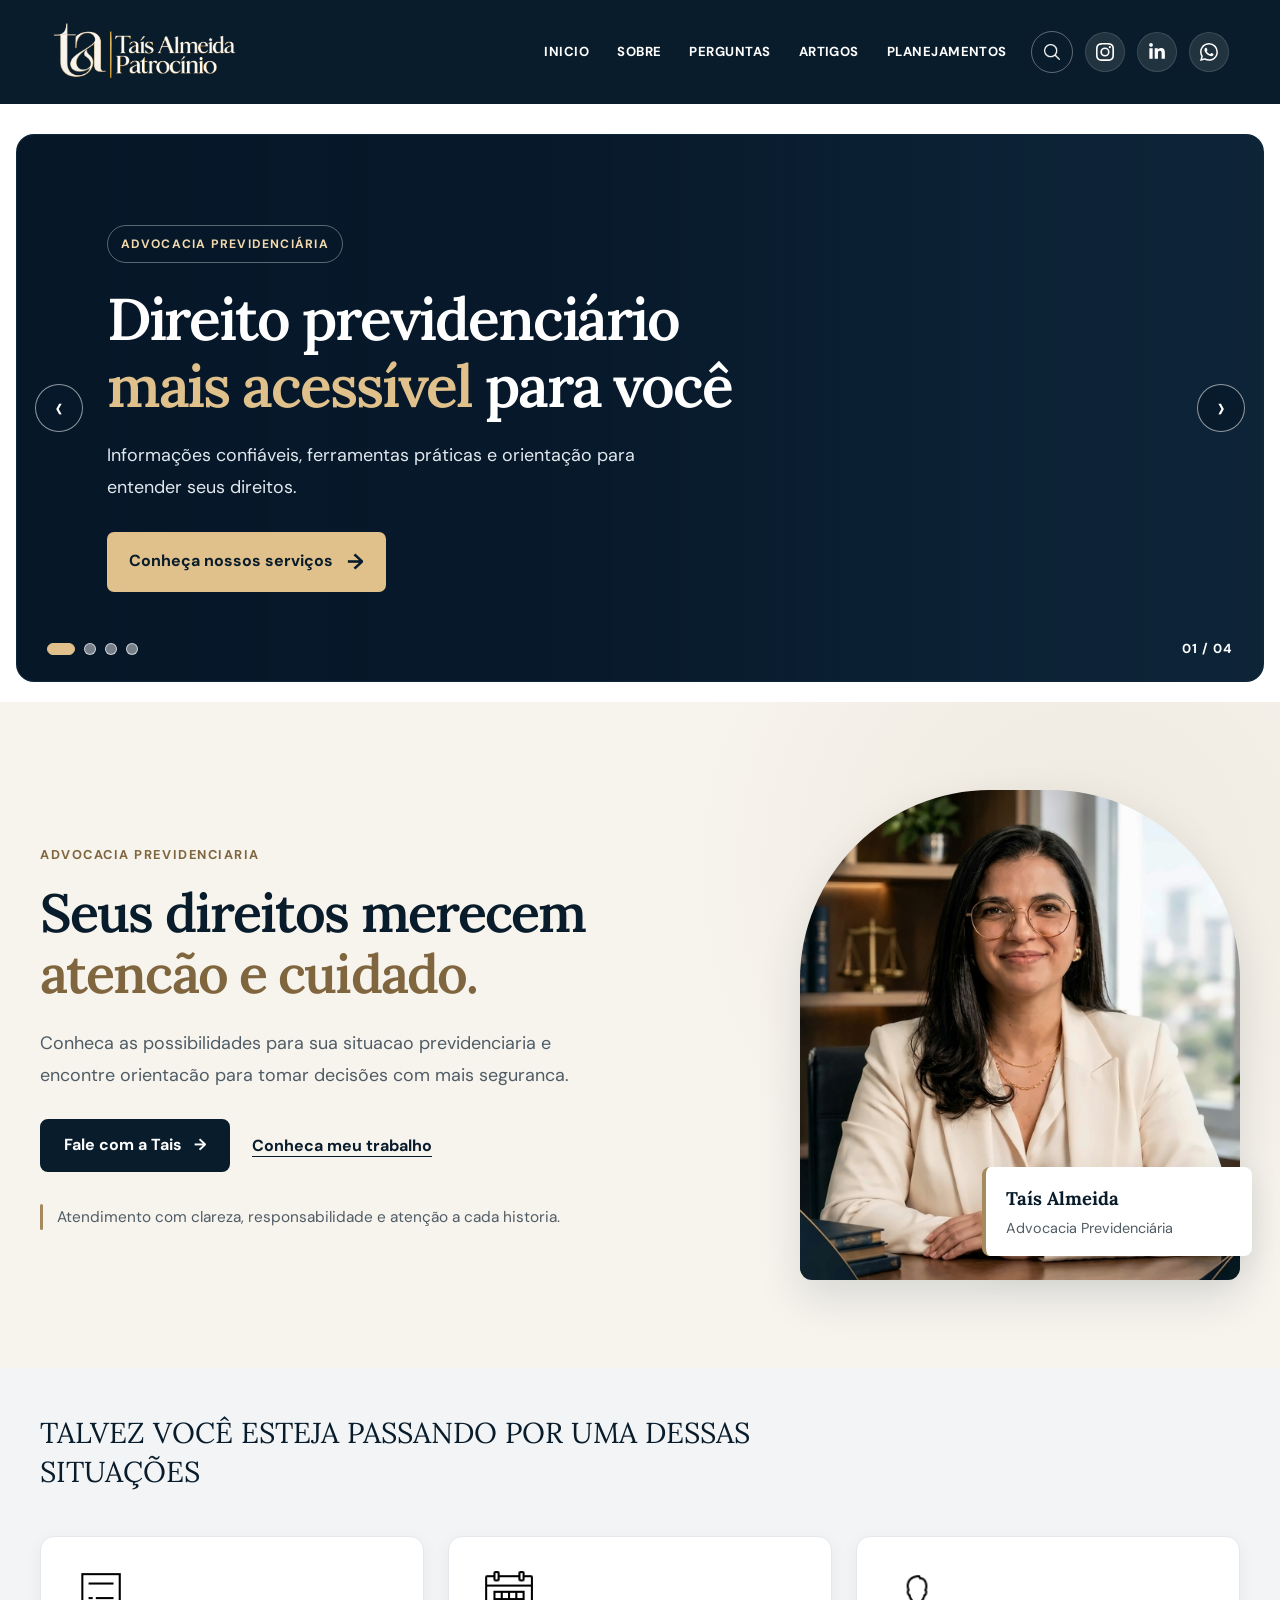
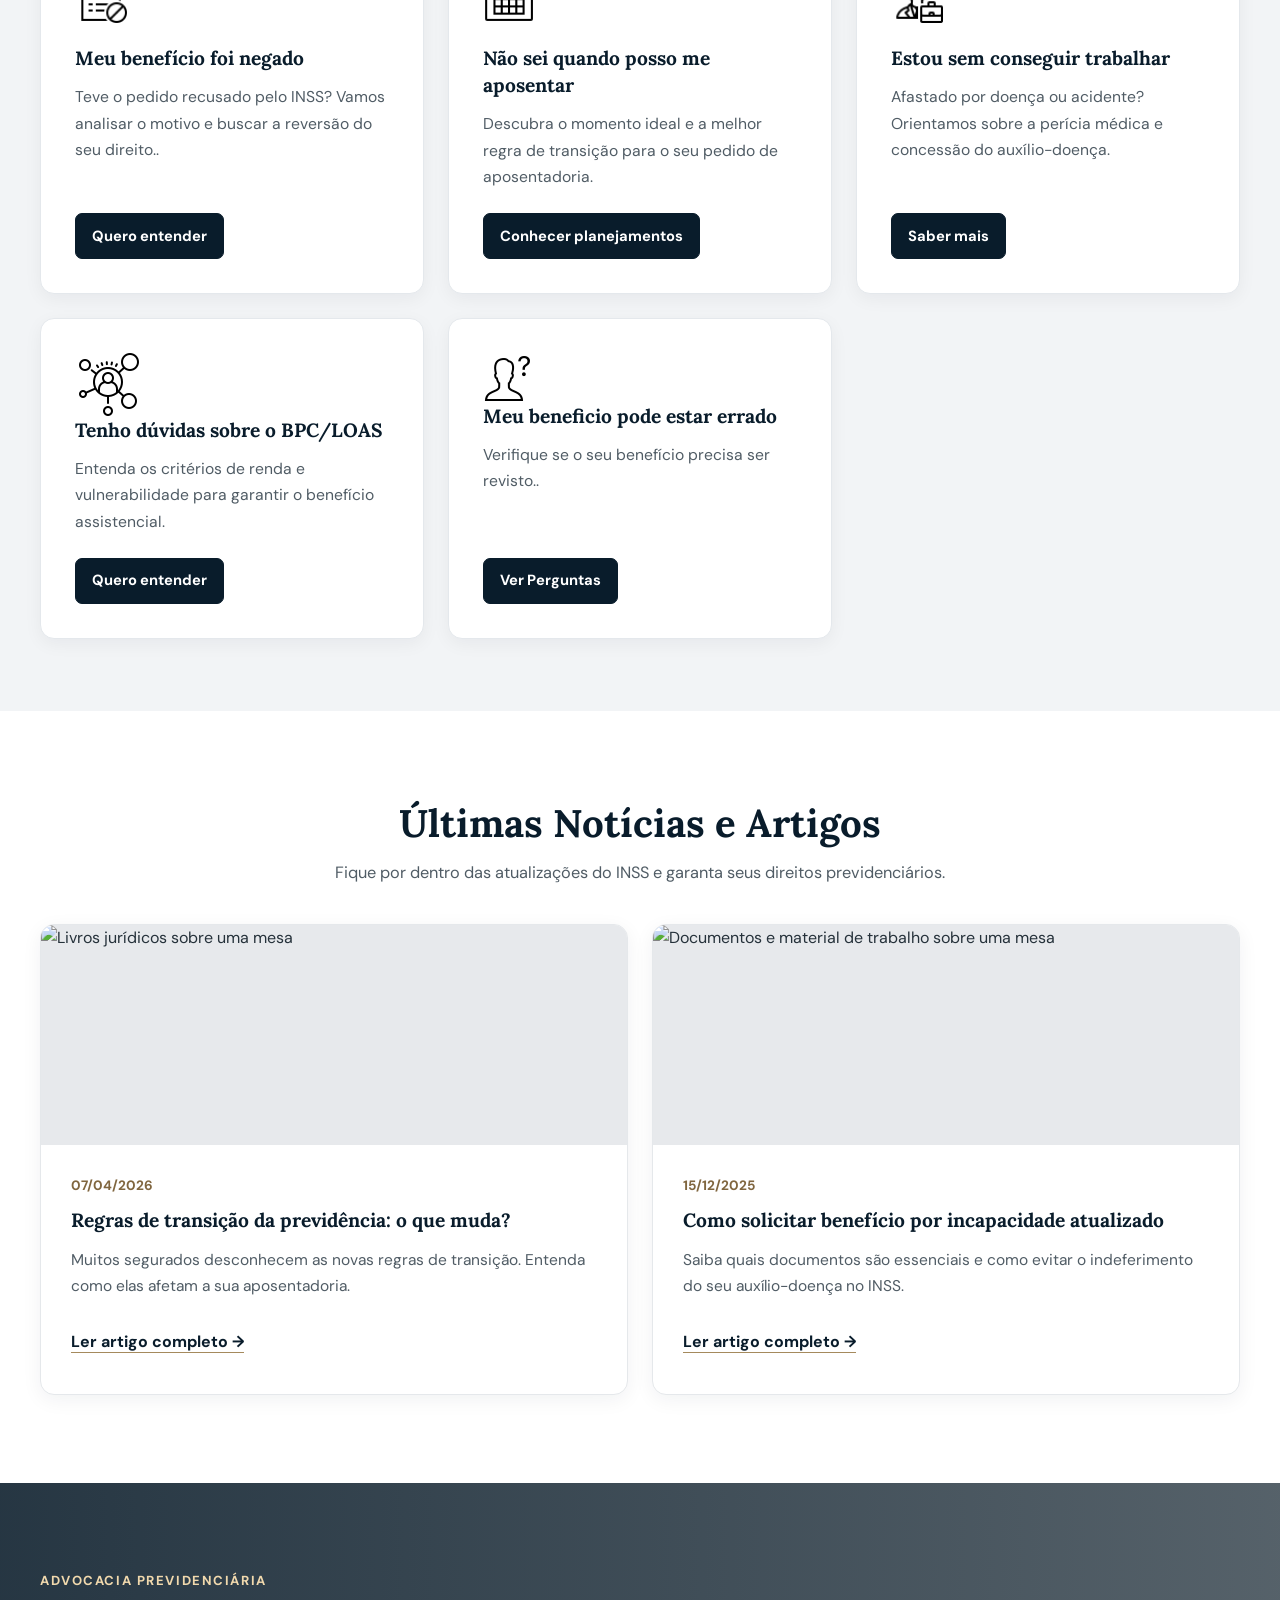
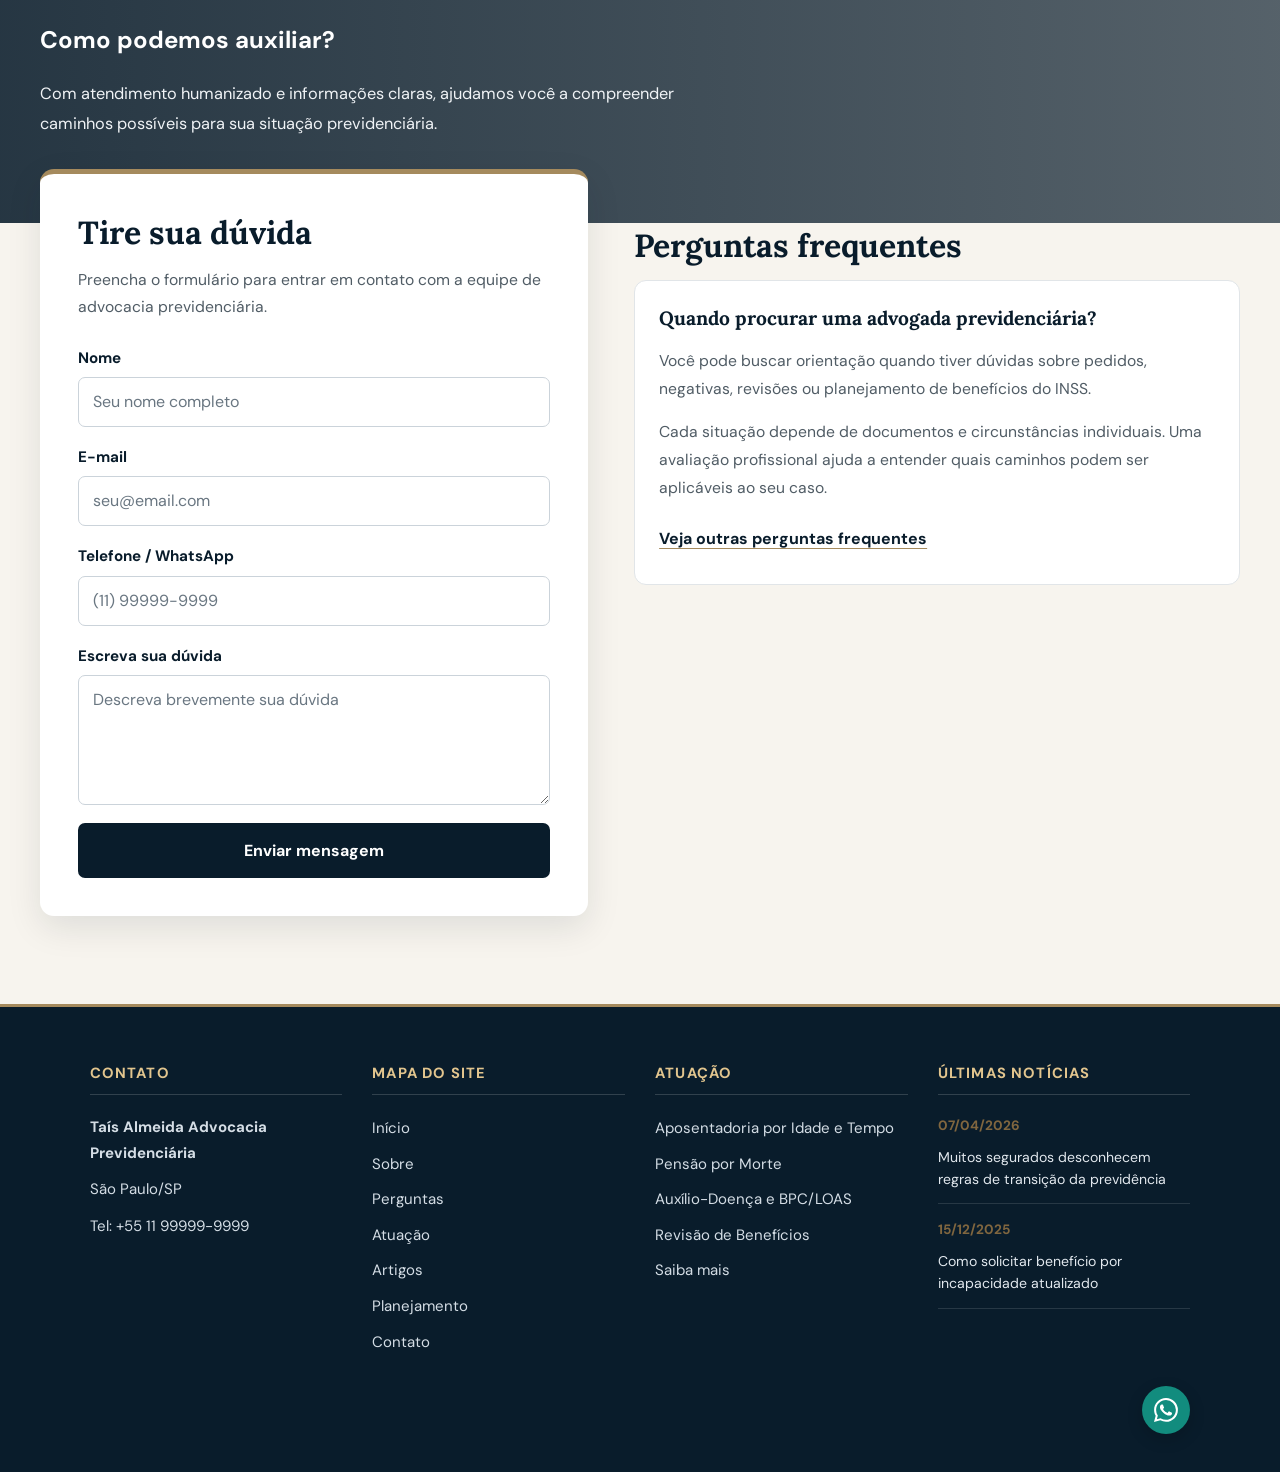
==== commit eb5b0b46: "Fix image source paths to use consistent casing" ====
--- a/index.html
+++ b/index.html
@@ -291,7 +291,7 @@
 
         <div class="apresentacao-imagem-container">
             <img
-                src="imagens/Banner_advogada_4K.jpg"
+                src="Imagens/Banner_advogada_4K.jpg"
                 alt="Taís Almeida, advogada previdenciária"
                 class="apresentacao-imagem"
             >
@@ -314,28 +314,28 @@
         <div class="container-card">
             
             <div class="card-item">
-                <img class="imagens" src="imagens/icons8-cancel-order-50.png" alt="Calculadora">
+                <img class="imagens" src="Imagens/icons8-cancel-order-50.png" alt="Calculadora">
                 <h3 class="titulo">Meu benefício foi negado</h3>
                 <p class="descricao">Teve o pedido recusado pelo INSS? Vamos analisar o motivo e buscar a reversão do seu direito..</p>
                 <a href="PlanejamentosHtml/planejamentos.html" class="btn-card">Quero entender</a>
             </div>
             
             <div class="card-item">
-                <img class="imagens" src="imagens/icons8-calendar-50.png" alt="Atendimento">
+                <img class="imagens" src="Imagens/icons8-calendar-50.png" alt="Atendimento">
                 <h3 class="titulo">Não sei quando posso me aposentar</h3>
                 <p class="descricao">Descubra o momento ideal e a melhor regra de transição para o seu pedido de aposentadoria.</p>
                 <a href="PlanejamentosHtml/planejamentos.html" class="btn-card">Conhecer planejamentos</a>
             </div>
             
             <div class="card-item">
-                <img class="imagens" src="imagens/icons8-job-50.png" alt="Escritório">
+                <img class="imagens" src="Imagens/icons8-job-50.png" alt="Escritório">
                 <h3 class="titulo">Estou sem conseguir trabalhar</h3>
                 <p class="descricao">Afastado por doença ou acidente? Orientamos sobre a perícia médica e concessão do auxílio-doença.</p>
                 <a href="Perguntas.html" class="btn-card">Saber mais</a>
             </div>
 
             <div class="card-item">
-                <img class="imagens" src="imagens/icons8-social-network-64 (1).png" alt="Atendimento">
+                <img class="Imagens" src="Imagens/icons8-social-network-64 (1).png" alt="Atendimento">
                 <h3 class="titulo">Tenho dúvidas sobre o BPC/LOAS</h3>
                 <p class="descricao">Entenda os critérios de renda e vulnerabilidade para garantir o benefício assistencial.</p>
                    <a href="PlanejamentosHtml/planejamentos.html" class="btn-card">Quero entender</a>
@@ -343,7 +343,7 @@
             </div>
             
             <div class="card-item">
-                <img class="imagens" src="imagens/icons8-inquiry-50 (1).png" alt="Escritório">
+                <img class="Imagens" src="Imagens/icons8-inquiry-50 (1).png" alt="Escritório">
                 <h3 class="titulo">Meu beneficio pode estar errado</h3>
                 <p class="descricao">Verifique se o seu benefício precisa ser revisto..</p>
                 <a href="Perguntas.html" class="btn-card">Ver Perguntas</a>
@@ -501,4 +501,4 @@
     </footer>
     <script src="javascript/script.js"></script>
 </body>
-</html>+</html>
--- a/CSS/card.css
+++ b/CSS/card.css
@@ -1,6 +1,8 @@
+
 /* =========================================================
    CARDS DE SITUACOES E SERVICOS
    ========================================================= */
+
 .center {
     padding: 46px 22px 18px;
     background: var(--cor-superficie-suave);
@@ -51,7 +53,9 @@
     background: var(--cor-superficie);
     color: var(--cor-texto);
     box-shadow: 0 5px 18px rgb(9 28 43 / 5%);
-    transition: transform 200ms ease, box-shadow 200ms ease, border-color 200ms ease;
+    transition: transform 200ms ease,
+                box-shadow 200ms ease,
+                border-color 200ms ease;
 }
 
 .card-item:hover {
@@ -60,8 +64,10 @@
     box-shadow: var(--sombra-card);
 }
 
+/* ICONES DOS CARDS */
 .card-item .imagens {
     display: block;
+    flex-shrink: 0;
     width: 52px;
     height: 52px;
     margin: 0 0 22px;
@@ -101,7 +107,9 @@
     line-height: 1.4;
     text-align: center;
     text-decoration: none;
-    transition: background-color 180ms ease, color 180ms ease, transform 180ms ease;
+    transition: background-color 180ms ease,
+                color 180ms ease,
+                transform 180ms ease;
 }
 
 .btn-card:hover {
@@ -125,6 +133,7 @@
     color: #ffffff;
 }
 
+/* TABLETS */
 @media (max-width: 980px) {
     .container-card {
         grid-template-columns: repeat(2, minmax(0, 1fr));
@@ -132,6 +141,7 @@
     }
 }
 
+/* CELULARES */
 @media (max-width: 620px) {
     .center {
         padding: 38px 20px 16px;
@@ -152,6 +162,7 @@
     }
 
     .card-item .imagens {
+        display: block;
         width: 48px;
         height: 48px;
         margin-bottom: 16px;
@@ -160,4 +171,4 @@
     .btn-card {
         width: 100%;
     }
-}
+}
--- a/CSS/apresentacao.css
+++ b/CSS/apresentacao.css
@@ -1,3 +1,7 @@
+
+/* =========================================================
+   APRESENTACAO DA TAIS
+   ========================================================= */
 
 .apresentacao-tais {
     width: 100%;
@@ -79,7 +83,9 @@
     line-height: 1.4;
     text-align: center;
     text-decoration: none;
-    transition: background-color 180ms ease, color 180ms ease, transform 180ms ease;
+    transition: background-color 180ms ease,
+                color 180ms ease,
+                transform 180ms ease;
 }
 
 .botao-apresentacao:hover {
@@ -119,10 +125,12 @@
     line-height: 1.7;
 }
 
+/* FOTO DA TAIS */
 .apresentacao-imagem-container {
     position: relative;
     width: 100%;
     max-width: 440px;
+    min-width: 0;
     justify-self: end;
 }
 
@@ -163,6 +171,7 @@
     line-height: 1.5;
 }
 
+/* TABLETS */
 @media (max-width: 900px) {
     .apresentacao-container {
         grid-template-columns: minmax(0, 1fr) minmax(240px, 0.8fr);
@@ -179,6 +188,7 @@
     }
 }
 
+/* CELULARES */
 @media (max-width: 650px) {
     .apresentacao-tais {
         padding: 46px 20px 54px;
@@ -233,6 +243,7 @@
     }
 }
 
+/* CELULARES PEQUENOS */
 @media (max-width: 380px) {
     .apresentacao-tais {
         padding-inline: 16px;
@@ -241,4 +252,4 @@
     .apresentacao-assinatura span {
         font-size: 1rem;
     }
-}
+}
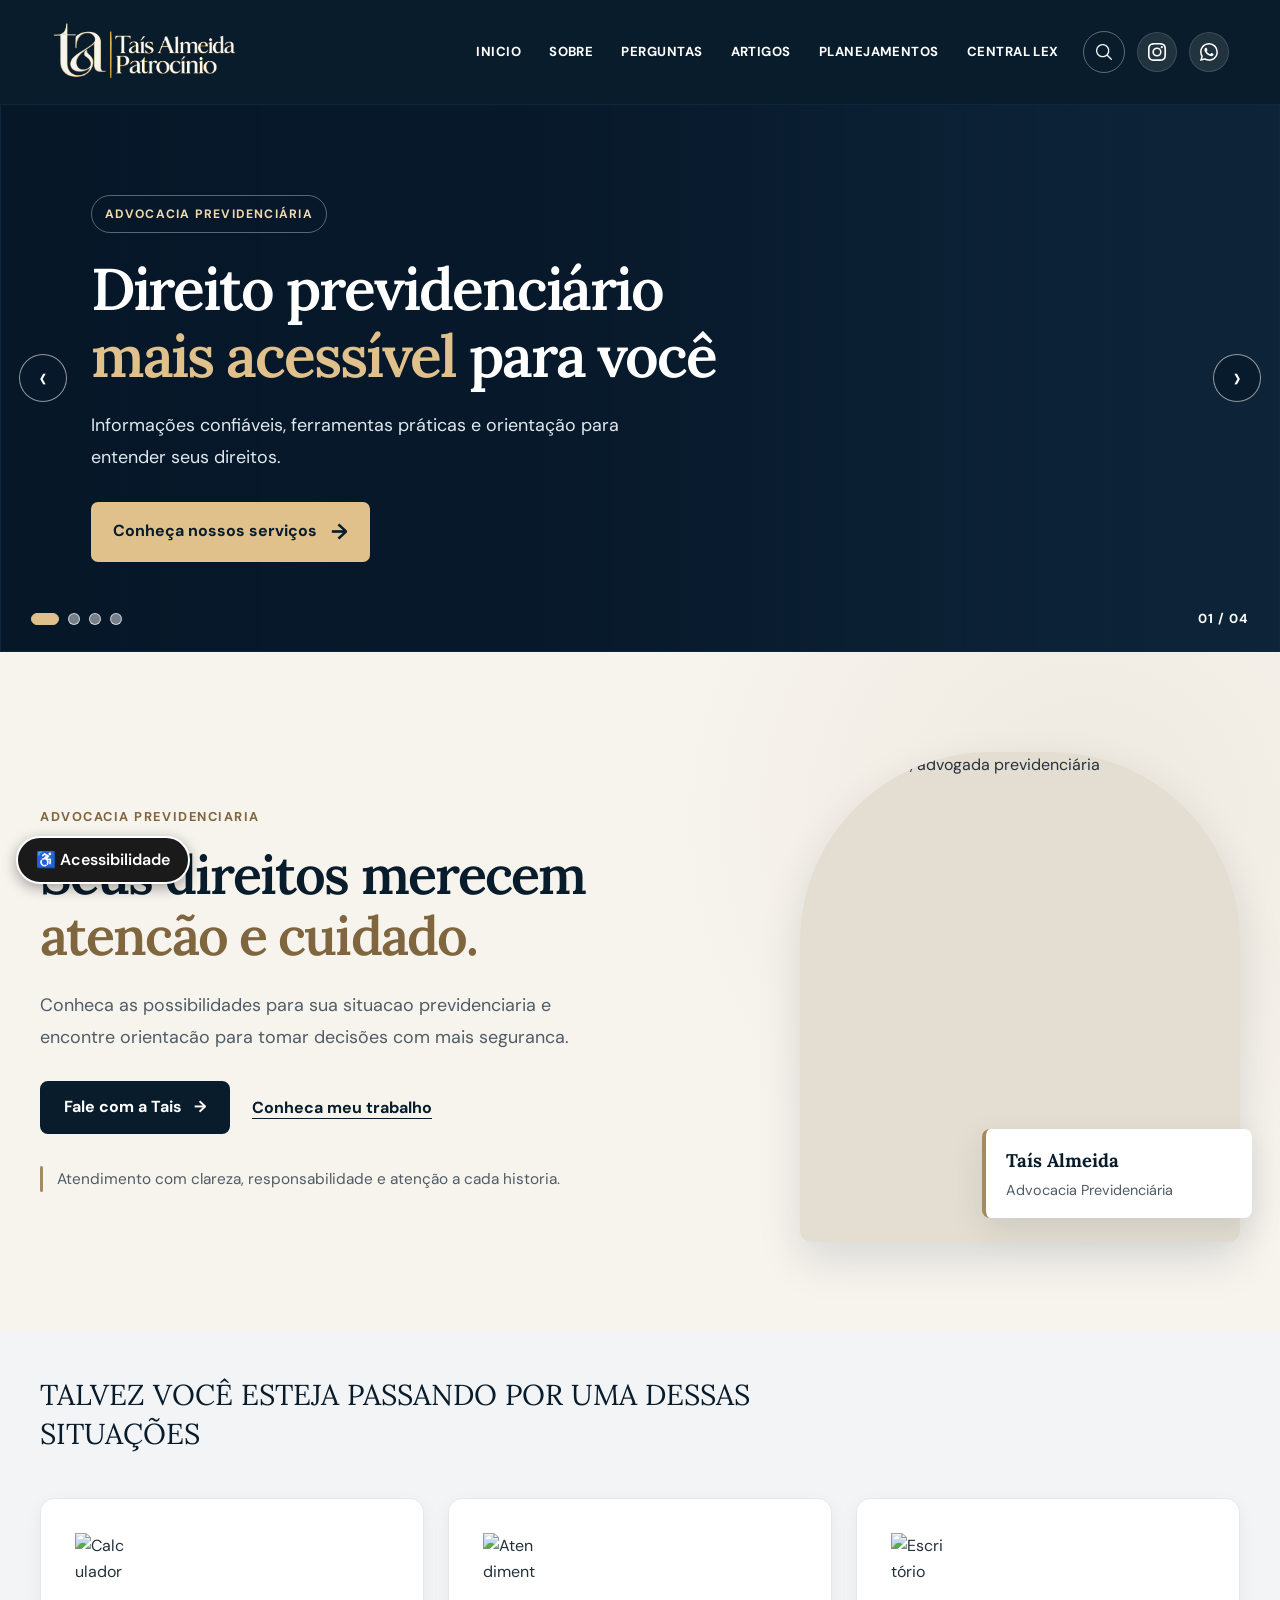
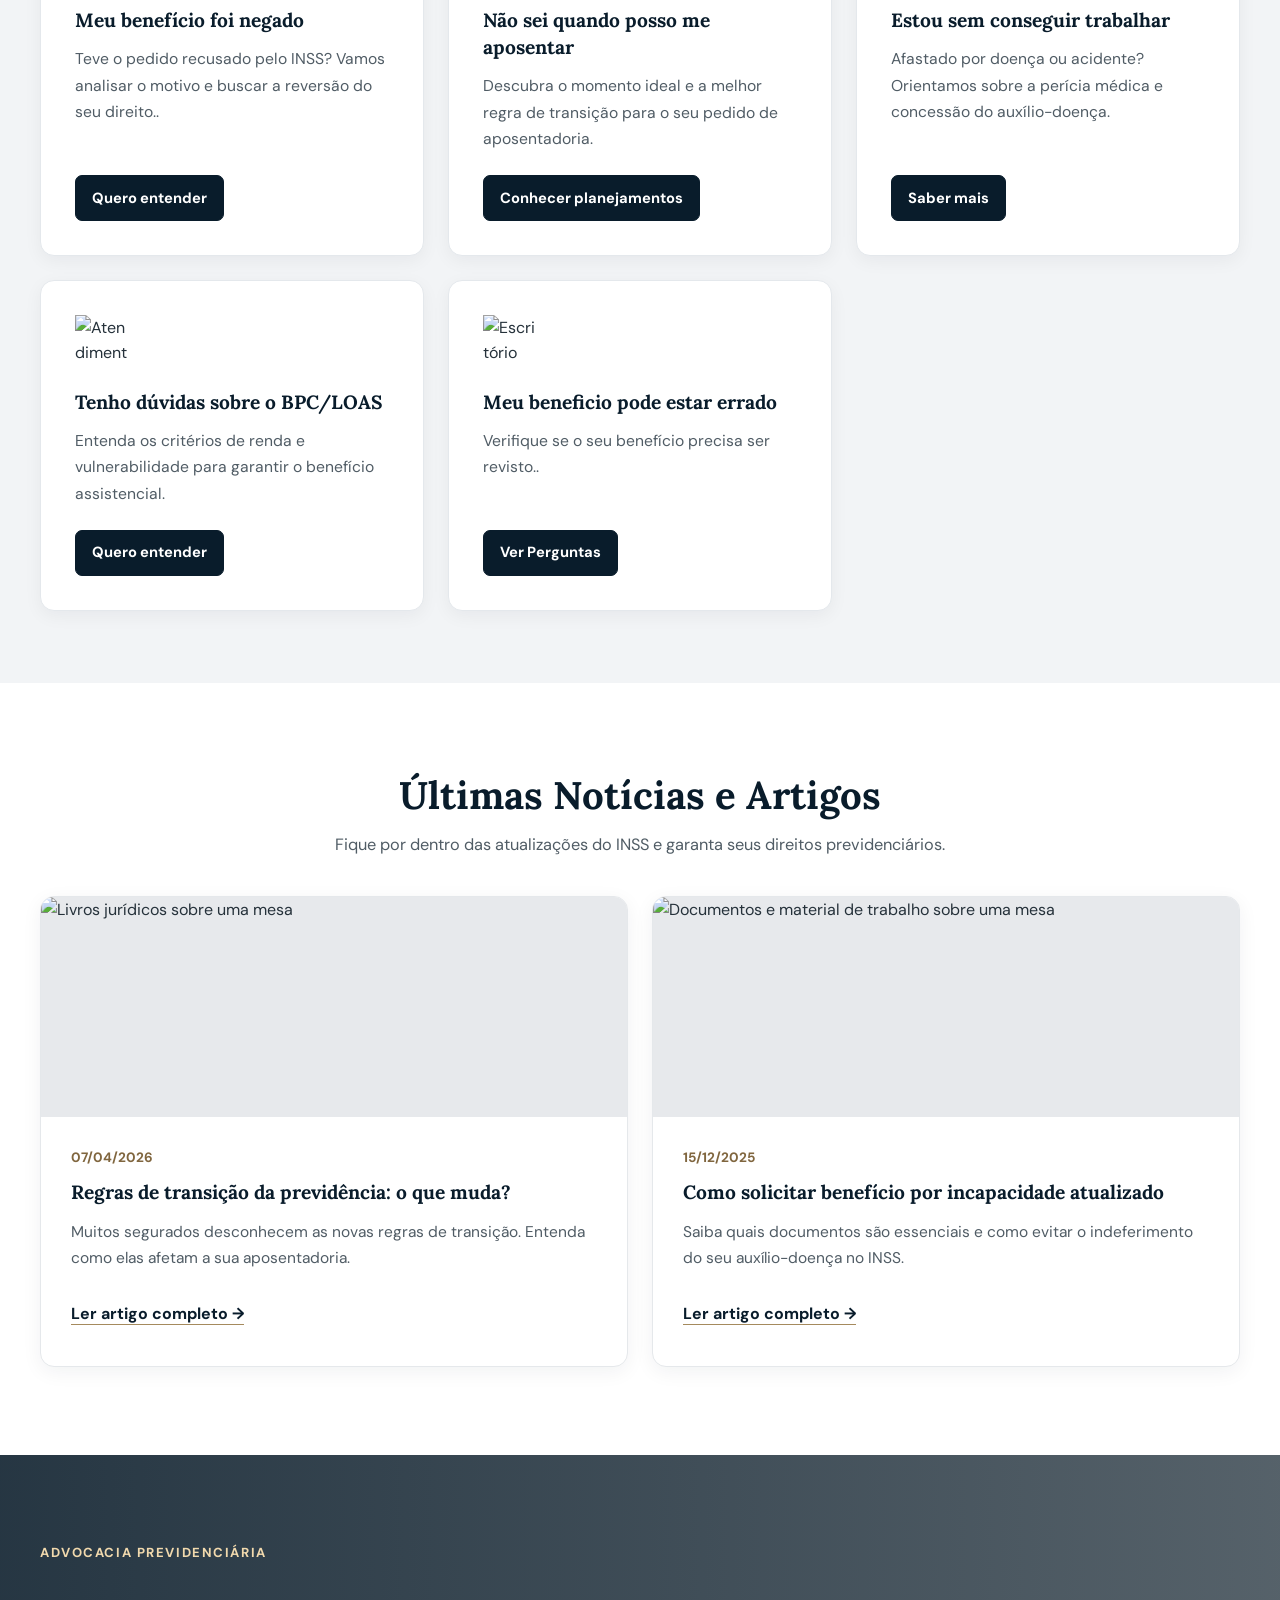
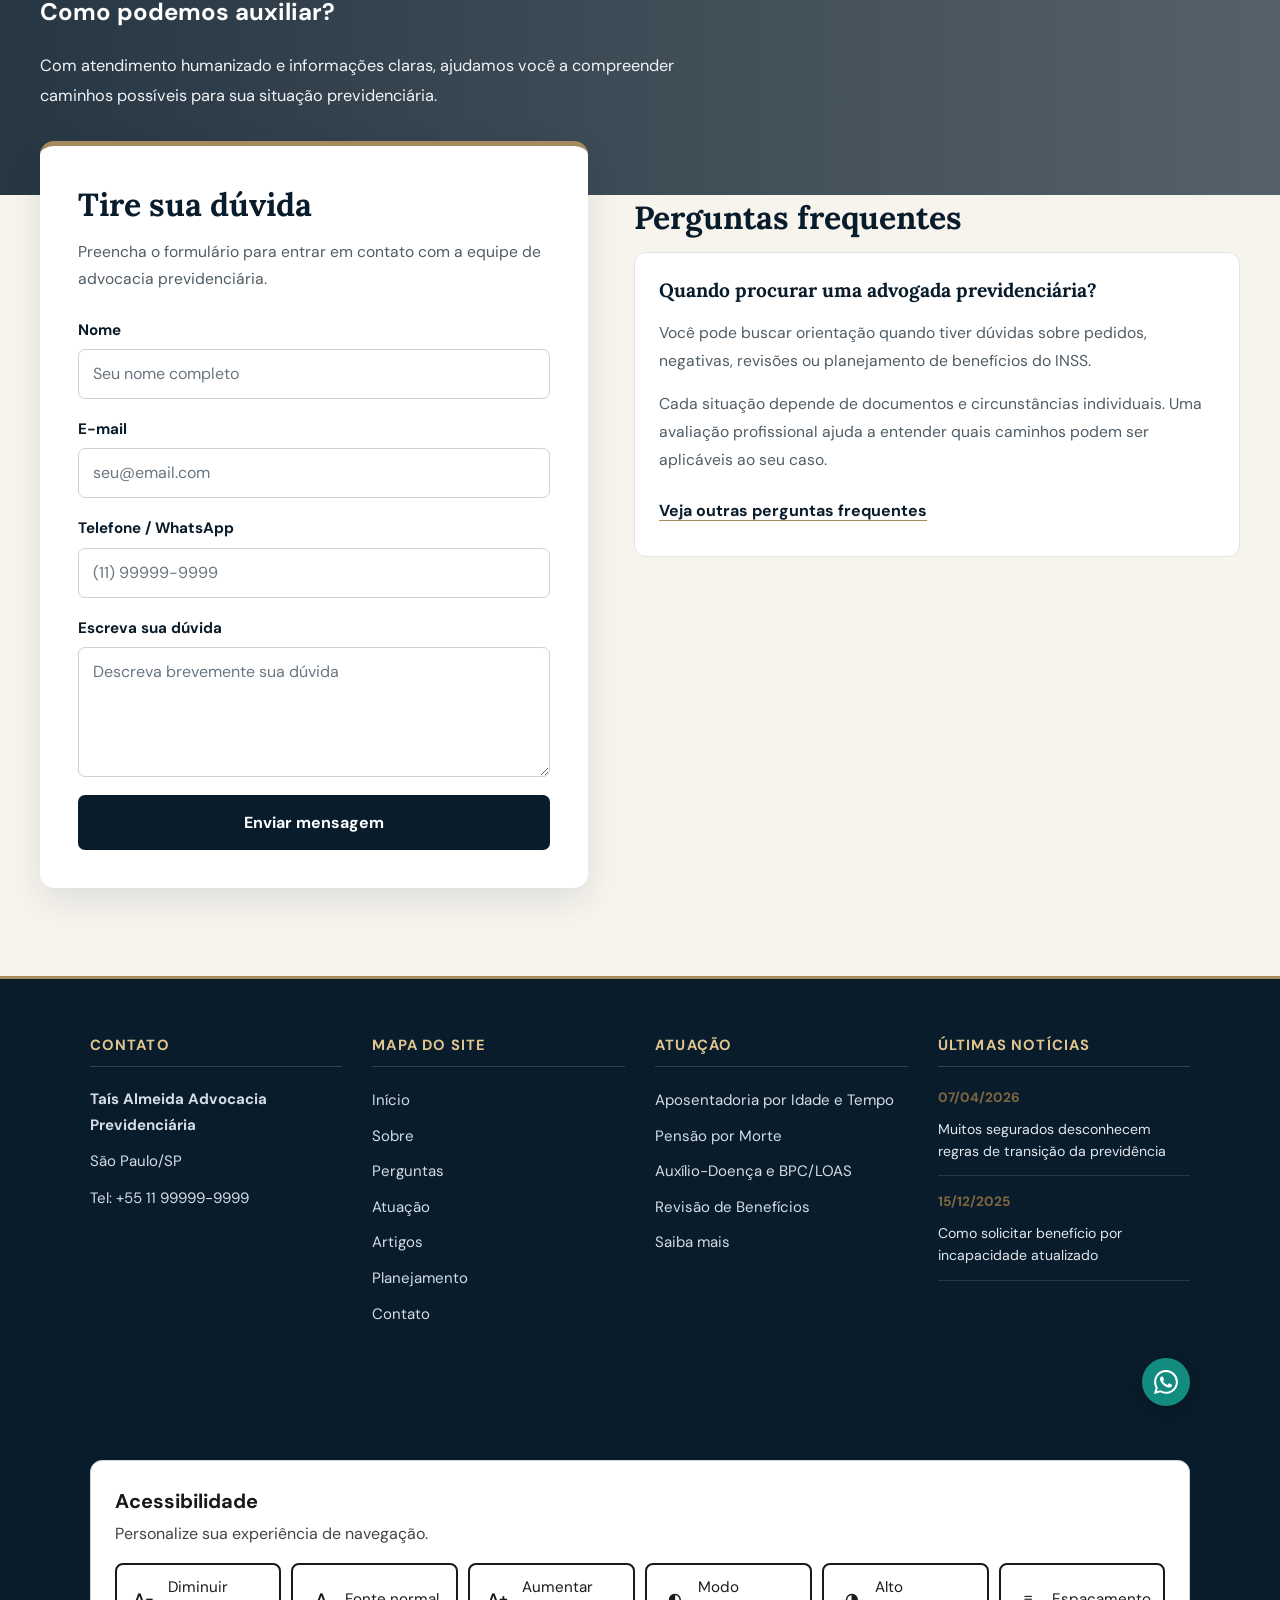
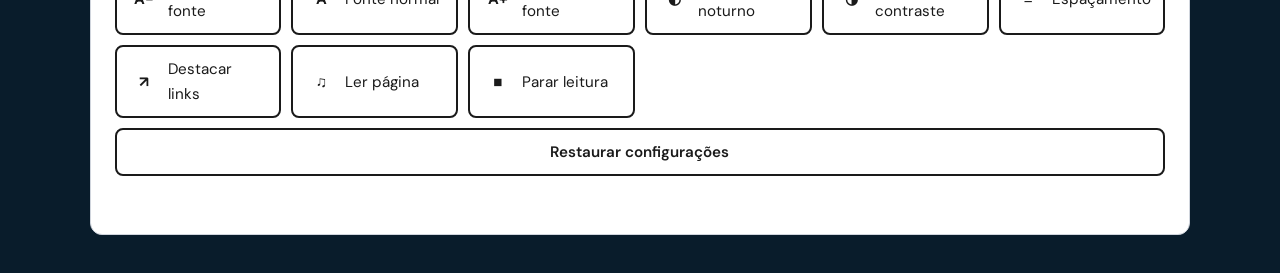
==== commit bdadc1f0: "Adicionando um prototipo de acessibilidade Adcicionei o prototipo de acessibilidade com diversas fun" ====
--- a/index.html
+++ b/index.html
@@ -13,6 +13,7 @@
     <link rel="stylesheet" href="CSS/noticias.css">
     <link rel="stylesheet" href="CSS/global.css">
     <link rel="stylesheet" href="CSS/apresentacao.css">
+    <link rel="stylesheet" href="Acessibilidade.css/acessibilidade.css">
     <link rel="preconnect" href="https://fonts.googleapis.com">
     <link rel="preconnect" href="https://fonts.gstatic.com" crossorigin>
     <link href="https://fonts.googleapis.com/css2?family=Lora:ital,wght@0,400..700;1,400..700&display=swap" rel="stylesheet">
@@ -26,10 +27,11 @@
         <nav>
             <div class="card">
                 <a href="index.html">INICIO</a>
-                <a href="Sobre.html">SOBRE</a>
-                <a href="Perguntas.html">PERGUNTAS</a>
-                <a href="ArtigosHtml/artigos.html">ARTIGOS</a>
-                <a href="PlanejamentosHtml/planejamentos.html">PLANEJAMENTOS</a>
+                <a href="Html/Sobre.html">SOBRE</a>
+                <a href="Html/Perguntas.html">PERGUNTAS</a>
+                <a href="Html/artigos.html">ARTIGOS</a>
+                <a href="Html/planejamentos.html">PLANEJAMENTOS</a>
+                <a href="Html/central.html">CENTRAL LEX</a>
             </div>
 
             <div class="buscar" role="button" aria-label="Buscar"> 
@@ -47,12 +49,6 @@
             </svg>
             </a>
             
-            <a href="#" class="socialContainer containerThree" aria-label="LinkedIn">
-                <svg class="socialSvg linkdinSvg" viewBox="0 0 448 512">
-                    <path d="M100.28 448H7.4V148.9h92.88zM53.79 108.1C24.09 108.1 0 83.5 0 53.8a53.79 53.79 0 0 1 107.58 0c0 29.7-24.1 54.3-53.79 54.3zM447.9 448h-92.68V302.4c0-34.7-.7-79.2-48.29-79.2-48.29 0-55.69 37.7-55.69 76.7V448h-92.78V148.9h89.08v40.8h1.3c12.4-23.5 42.69-48.3 87.88-48.3 94 0 111.28 61.9 111.28 142.3V448z"></path>
-                </svg>
-            </a>
-            
             
             <a href="https://wa.me/5511918598711"
             class="socialContainer containerFour"
@@ -64,7 +60,7 @@
                 <path d="M13.601 2.326A7.854 7.854 0 0 0 7.994 0C3.627 0 .068 3.558.064 7.926c0 1.399.366 2.76 1.057 3.965L0 16l4.204-1.102a7.933 7.933 0 0 0 3.79.965h.004c4.368 0 7.926-3.558 7.93-7.93A7.898 7.898 0 0 0 13.6 2.326zM7.994 14.521a6.573 6.573 0 0 1-3.356-.92l-.24-.144-2.494.654.666-2.433-.156-.251a6.56 6.56 0 0 1-1.007-3.505c0-3.626 2.957-6.584 6.591-6.584a6.56 6.56 0 0 1 4.66 1.931 6.557 6.557 0 0 1 1.928 4.66c-.004 3.639-2.961 6.592-6.592 6.592zm3.615-4.934c-.197-.099-1.17-.578-1.353-.646-.182-.065-.315-.099-.445.099-.133.197-.513.646-.627.775-.114.133-.232.148-.43.05-.197-.1-.836-.308-1.592-.985-.59-.525-.985-1.175-1.103-1.372-.114-.198-.011-.304.088-.403.087-.088.197-.232.296-.346.1-.114.133-.198.198-.33.065-.134.034-.248-.015-.347-.05-.099-.445-1.076-.612-1.47-.16-.389-.323-.335-.445-.34-.114-.007-.247-.007-.38-.007a.729.729 0 0 0-.529.247c-.182.198-.691.677-.691 1.654 0 .977.71 1.916.81 2.049.098.133 1.394 2.132 3.383 2.992.47.205.84.326 1.129.418.475.152.904.129 1.246.08.38-.058 1.171-.48 1.338-.943.164-.464.164-.86.114-.943-.049-.084-.182-.133-.38-.232z"></path>
             </svg>
 
-</a>
+    </a>
         </nav> 
     </header>
 
@@ -245,10 +241,7 @@
     </section>
     
     
-    
-
-
-</section>
+
 
 <section class="apresentacao-tais" id="inicio">
     <div class="apresentacao-container">
@@ -291,7 +284,7 @@
 
         <div class="apresentacao-imagem-container">
             <img
-                src="Imagens/Banner_advogada_4K.jpg"
+                src="imagens/Banner_advogada_4K.jpg"
                 alt="Taís Almeida, advogada previdenciária"
                 class="apresentacao-imagem"
             >
@@ -314,28 +307,28 @@
         <div class="container-card">
             
             <div class="card-item">
-                <img class="imagens" src="Imagens/icons8-cancel-order-50.png" alt="Calculadora">
+                <img class="imagens" src="imagens/icons8-cancel-order-50.png" alt="Calculadora">
                 <h3 class="titulo">Meu benefício foi negado</h3>
                 <p class="descricao">Teve o pedido recusado pelo INSS? Vamos analisar o motivo e buscar a reversão do seu direito..</p>
                 <a href="PlanejamentosHtml/planejamentos.html" class="btn-card">Quero entender</a>
             </div>
             
             <div class="card-item">
-                <img class="imagens" src="Imagens/icons8-calendar-50.png" alt="Atendimento">
+                <img class="imagens" src="imagens/icons8-calendar-50.png" alt="Atendimento">
                 <h3 class="titulo">Não sei quando posso me aposentar</h3>
                 <p class="descricao">Descubra o momento ideal e a melhor regra de transição para o seu pedido de aposentadoria.</p>
                 <a href="PlanejamentosHtml/planejamentos.html" class="btn-card">Conhecer planejamentos</a>
             </div>
             
             <div class="card-item">
-                <img class="imagens" src="Imagens/icons8-job-50.png" alt="Escritório">
+                <img class="imagens" src="imagens/icons8-job-50.png" alt="Escritório">
                 <h3 class="titulo">Estou sem conseguir trabalhar</h3>
                 <p class="descricao">Afastado por doença ou acidente? Orientamos sobre a perícia médica e concessão do auxílio-doença.</p>
                 <a href="Perguntas.html" class="btn-card">Saber mais</a>
             </div>
 
             <div class="card-item">
-                <img class="Imagens" src="Imagens/icons8-social-network-64 (1).png" alt="Atendimento">
+                <img class="imagens" src="imagens/icons8-social-network-64 (1).png" alt="Atendimento">
                 <h3 class="titulo">Tenho dúvidas sobre o BPC/LOAS</h3>
                 <p class="descricao">Entenda os critérios de renda e vulnerabilidade para garantir o benefício assistencial.</p>
                    <a href="PlanejamentosHtml/planejamentos.html" class="btn-card">Quero entender</a>
@@ -343,7 +336,7 @@
             </div>
             
             <div class="card-item">
-                <img class="Imagens" src="Imagens/icons8-inquiry-50 (1).png" alt="Escritório">
+                <img class="imagens" src="imagens/icons8-inquiry-50 (1).png" alt="Escritório">
                 <h3 class="titulo">Meu beneficio pode estar errado</h3>
                 <p class="descricao">Verifique se o seu benefício precisa ser revisto..</p>
                 <a href="Perguntas.html" class="btn-card">Ver Perguntas</a>
@@ -498,7 +491,88 @@
             </div>
             <div class="text">Whatsapp</div>
         </a>
+
+        
+
+<!-- Acessibilidade LexWeb -->
+<section class="lex-acessibilidade" aria-labelledby="titulo-acessibilidade">
+    <div class="lex-acessibilidade-intro">
+        <h2 id="titulo-acessibilidade">Acessibilidade</h2>
+        <p>Personalize sua experiência de navegação.</p>
+    </div>
+
+    <div class="lex-acessibilidade-botoes">
+        <button type="button" class="lex-ac-btn"
+            data-acao="diminuir" aria-label="Diminuir tamanho do texto"
+            title="Diminuir fonte">
+            <span class="lex-ac-icone" aria-hidden="true">A−</span>
+            <span>Diminuir fonte</span>
+        </button>
+
+        <button type="button" class="lex-ac-btn"
+            data-acao="normal" aria-label="Restaurar tamanho normal do texto"
+            title="Restaurar fonte">
+            <span class="lex-ac-icone" aria-hidden="true">A</span>
+            <span>Fonte normal</span>
+        </button>
+
+        <button type="button" class="lex-ac-btn"
+            data-acao="aumentar" aria-label="Aumentar tamanho do texto"
+            title="Aumentar fonte">
+            <span class="lex-ac-icone" aria-hidden="true">A+</span>
+            <span>Aumentar fonte</span>
+        </button>
+
+        <button type="button" class="lex-ac-btn"
+            data-acao="noturno" aria-pressed="false">
+            <span class="lex-ac-icone" aria-hidden="true">◐</span>
+            <span>Modo noturno</span>
+        </button>
+
+        <button type="button" class="lex-ac-btn"
+            data-acao="contraste" aria-pressed="false">
+            <span class="lex-ac-icone" aria-hidden="true">◑</span>
+            <span>Alto contraste</span>
+        </button>
+
+        <button type="button" class="lex-ac-btn"
+            data-acao="espacamento" aria-pressed="false">
+            <span class="lex-ac-icone" aria-hidden="true">≡</span>
+            <span>Espaçamento</span>
+        </button>
+
+        <button type="button" class="lex-ac-btn"
+            data-acao="links" aria-pressed="false">
+            <span class="lex-ac-icone" aria-hidden="true">↗</span>
+            <span>Destacar links</span>
+        </button>
+
+        <button type="button" class="lex-ac-btn"
+            data-acao="ler" aria-label="Ler o conteúdo da página">
+            <span class="lex-ac-icone" aria-hidden="true">♫</span>
+            <span>Ler página</span>
+        </button>
+
+        <button type="button" class="lex-ac-btn"
+            data-acao="parar" aria-label="Parar leitura da página">
+            <span class="lex-ac-icone" aria-hidden="true">■</span>
+            <span>Parar leitura</span>
+        </button>
+
+        <button type="button" class="lex-ac-restaurar"
+            data-acao="restaurar">
+            Restaurar configurações
+        </button>
+    </div>
+
+    <p class="lex-ac-status" id="lex-ac-status"
+       role="status" aria-live="polite"></p>
+</section>
+
+
+
     </footer>
-    <script src="javascript/script.js"></script>
+<script src="javascript/acessibilidade.js"></script>
+<script src="javascript/script.js"></script>
 </body>
-</html>
+</html>
--- a/CSS/carrosel.css
+++ b/CSS/carrosel.css
@@ -10,12 +10,10 @@
 
     position: relative;
     isolation: isolate;
-    width: calc(100% - 32px);
-    max-width: 1450px;
-    margin: 30px auto 20px;
+    width: calc 100%;
+    margin: 0px auto 0;
     overflow: hidden;
     border: 1px solid rgb(9 28 43 / 8%);
-    border-radius: 18px;
     background: #10283d;
     color: var(--lex-white);
     font-family: "DM Sans", Arial, sans-serif;
@@ -304,9 +302,8 @@
 
 @media (max-width: 600px) {
     .lex-carousel {
-        width: calc(100% - 24px);
-        margin-top: 12px;
-        border-radius: 12px;
+        width:100% 
+    
     }
 
     .lex-carousel .slides,
--- a/CSS/apresentacao.css
+++ b/CSS/apresentacao.css
@@ -10,6 +10,7 @@
     background:
         radial-gradient(circle at 85% 25%, rgb(165 138 93 / 10%), transparent 27rem),
         var(--cor-fundo);
+    padding-top: 100px;
 }
 
 .apresentacao-container {
--- a/Acessibilidade.css/acessibilidade.css
+++ b/Acessibilidade.css/acessibilidade.css
@@ -0,0 +1,182 @@
+/* Acessibilidade LexWeb */
+
+/* ---------- foco visível para quem usa teclado ---------- */
+:focus-visible {
+  outline: 3px solid #1a73e8 !important;
+  outline-offset: 3px !important;
+}
+main:focus { outline: none !important; }
+
+/* ---------- link "pular para o conteúdo" ---------- */
+.lex-pular {
+  position: fixed;
+  top: -100px;
+  left: 8px;
+  z-index: 100000;
+  padding: 12px 18px;
+  background: #000;
+  color: #fff;
+  font-weight: 700;
+  text-decoration: underline;
+  border-radius: 0 0 8px 8px;
+  transition: top 0.15s;
+}
+.lex-pular:focus { top: 0; }
+
+/* ---------- painel (fica no rodapé) ---------- */
+.lex-acessibilidade {
+  grid-column: 1 / -1;
+  width: 100%;
+  box-sizing: border-box;
+  margin: 24px auto 0;
+  padding: 24px;
+  background: #fff;
+  color: #1a1a1a;
+  border: 1px solid #d0d5dd;
+  border-radius: 12px;
+}
+.lex-acessibilidade h2 {
+  margin: 0 0 4px;
+  font-size: 1.25rem;
+  color: #1a1a1a;
+}
+.lex-acessibilidade p {
+  margin: 0 0 16px;
+  color: #444;
+}
+.lex-acessibilidade-botoes {
+  display: grid;
+  grid-template-columns: repeat(auto-fit, minmax(160px, 1fr));
+  gap: 10px;
+}
+.lex-ac-btn,
+.lex-ac-restaurar {
+  min-height: 48px; /* alvo de toque confortável */
+  padding: 10px 14px;
+  font: inherit;
+  font-size: 0.95rem;
+  color: #1a1a1a;
+  background: #fff;
+  border: 2px solid #1a1a1a;
+  border-radius: 8px;
+  cursor: pointer;
+}
+.lex-ac-btn {
+  display: flex;
+  align-items: center;
+  gap: 10px;
+  text-align: left;
+}
+.lex-ac-btn:hover,
+.lex-ac-restaurar:hover { background: #eef1f4; }
+.lex-ac-btn[aria-pressed="true"] {
+  background: #1a1a1a;
+  color: #fff;
+}
+.lex-ac-icone {
+  min-width: 1.8em;
+  font-weight: 700;
+  text-align: center;
+}
+.lex-ac-restaurar {
+  grid-column: 1 / -1;
+  font-weight: 600;
+}
+.lex-ac-status {
+  min-height: 1.5em;
+  margin: 12px 0 0 !important;
+  font-size: 0.9rem;
+}
+
+/* ---------- botão flutuante ---------- */
+.lex-ac-flutuante {
+  position: fixed;
+  left: 16px;
+  bottom: 16px;
+  z-index: 9998;
+  min-height: 48px;
+  padding: 0 18px;
+  font: inherit;
+  font-weight: 600;
+  color: #fff;
+  background: #1a1a1a;
+  border: 2px solid #fff;
+  border-radius: 999px;
+  box-shadow: 0 4px 14px rgba(0, 0, 0, 0.35);
+  cursor: pointer;
+}
+
+/* ---------- espaçamento do texto (WCAG 1.4.12) ---------- */
+html.lex-espacamento body *:not(svg):not(svg *) {
+  line-height: 1.8 !important;
+  letter-spacing: 0.12em !important;
+  word-spacing: 0.16em !important;
+}
+html.lex-espacamento p { margin-bottom: 2em !important; }
+
+/* ---------- destacar links ---------- */
+html.lex-links a {
+  text-decoration: underline !important;
+  text-decoration-thickness: 2px !important;
+  text-underline-offset: 4px !important;
+  outline: 2px dashed currentColor;
+  outline-offset: 3px;
+}
+
+/* ---------- modo noturno ----------
+ * Inverte as cores da página inteira e desfaz a inversão nas fotos,
+ * para elas manterem a aparência original.
+ */
+html.lex-noturno {
+  background: #fff;
+  filter: invert(1) hue-rotate(180deg);
+}
+html.lex-noturno img,
+html.lex-noturno video,
+html.lex-noturno iframe,
+html.lex-noturno .slide,
+html.lex-noturno [vw] {
+  filter: invert(1) hue-rotate(180deg);
+}
+/* ícones escuros devem clarear junto com o fundo */
+html.lex-noturno .imagens,
+html.lex-noturno .buscar img {
+  filter: none;
+}
+
+/* ---------- alto contraste ---------- */
+html.lex-contraste body,
+html.lex-contraste body *:not(svg):not(svg *):not(img):not([vw]):not([vw] *) {
+  background-color: #000 !important;
+  background-image: none !important;
+  color: #fff !important;
+  border-color: #fff !important;
+  box-shadow: none !important;
+  text-shadow: none !important;
+}
+html.lex-contraste body *::before,
+html.lex-contraste body *::after {
+  background-image: none !important;
+}
+html.lex-contraste a,
+html.lex-contraste a * {
+  color: #ffff00 !important;
+  text-decoration: underline !important;
+}
+html.lex-contraste button,
+html.lex-contraste .cta,
+html.lex-contraste [class*="btn"],
+html.lex-contraste input,
+html.lex-contraste textarea {
+  border: 2px solid #fff !important;
+}
+html.lex-contraste ::placeholder { color: #ccc !important; }
+html.lex-contraste svg,
+html.lex-contraste svg * { fill: #ffff00 !important; }
+html.lex-contraste .imagens,
+html.lex-contraste .buscar img { filter: invert(1); }
+html.lex-contraste :focus-visible { outline-color: #ffff00 !important; }
+html.lex-contraste .lex-ac-btn[aria-pressed="true"] {
+  background-color: #fff !important;
+  color: #000 !important;
+}
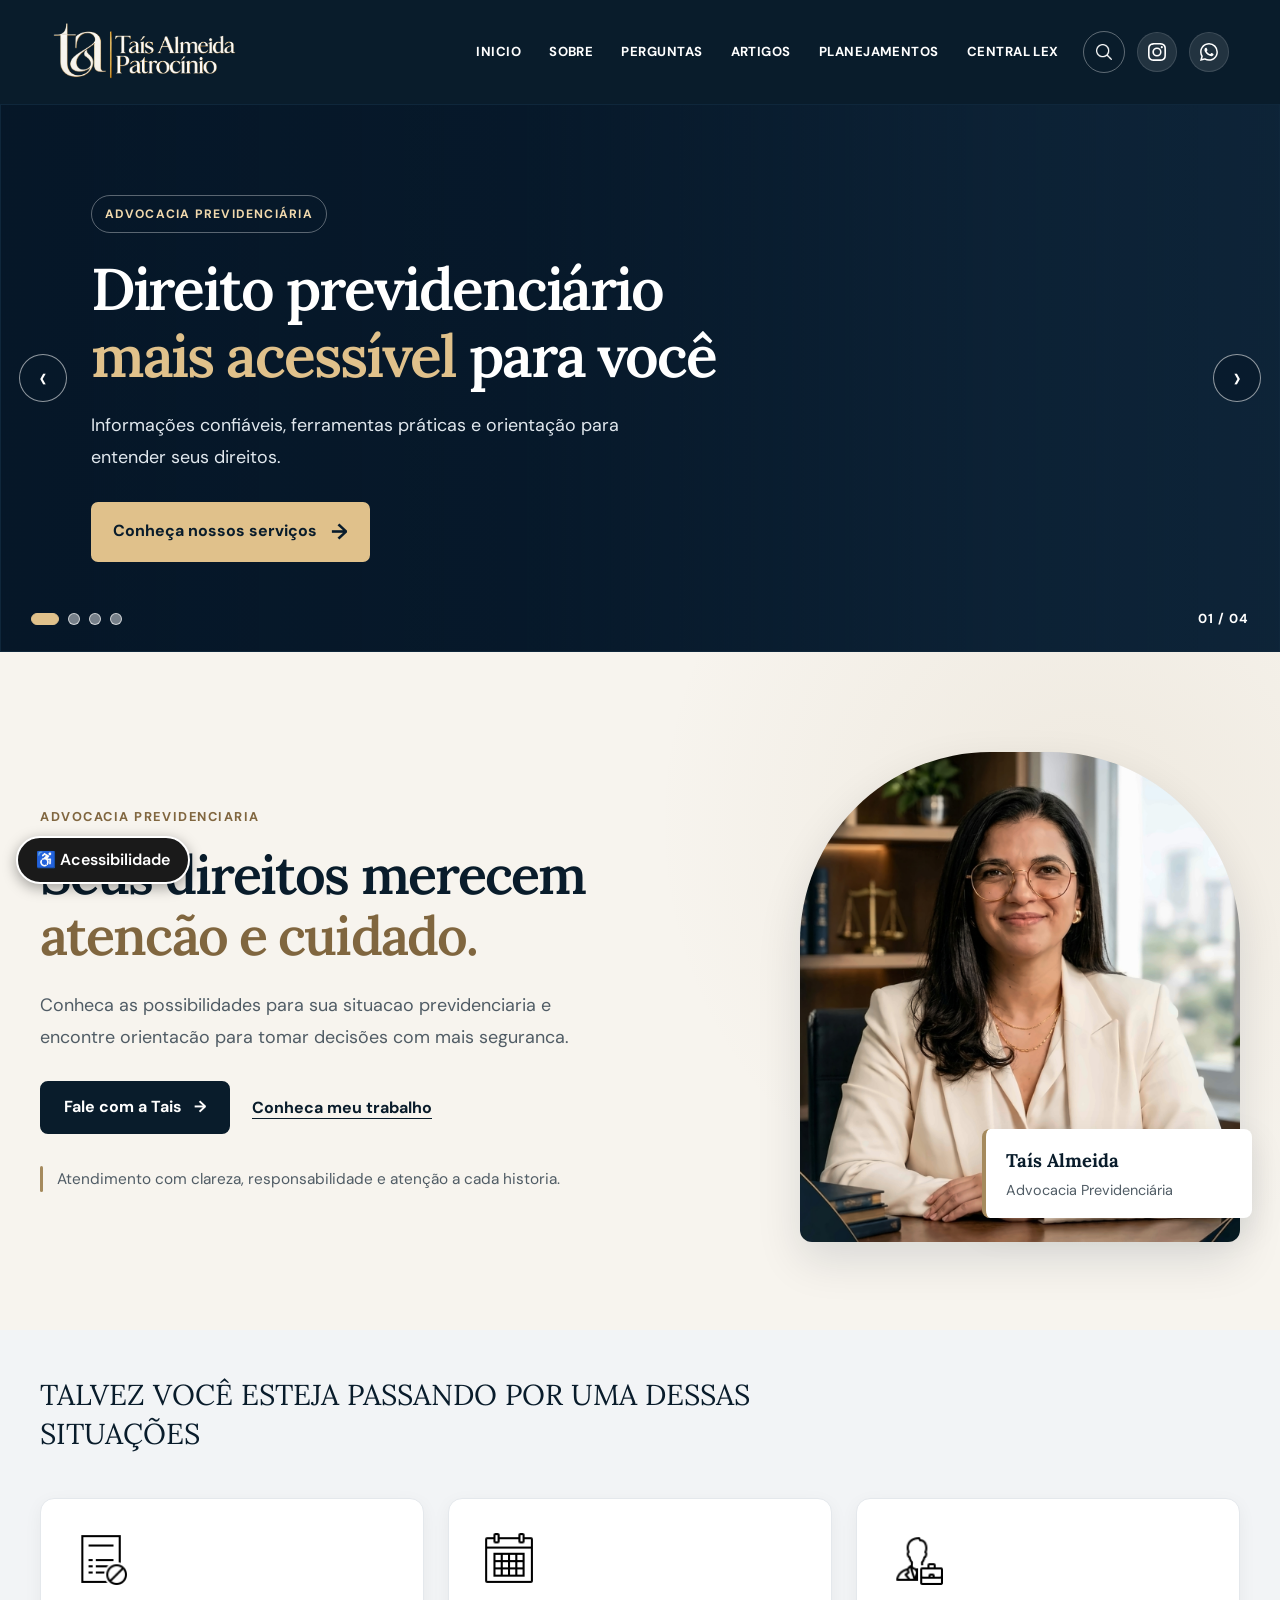
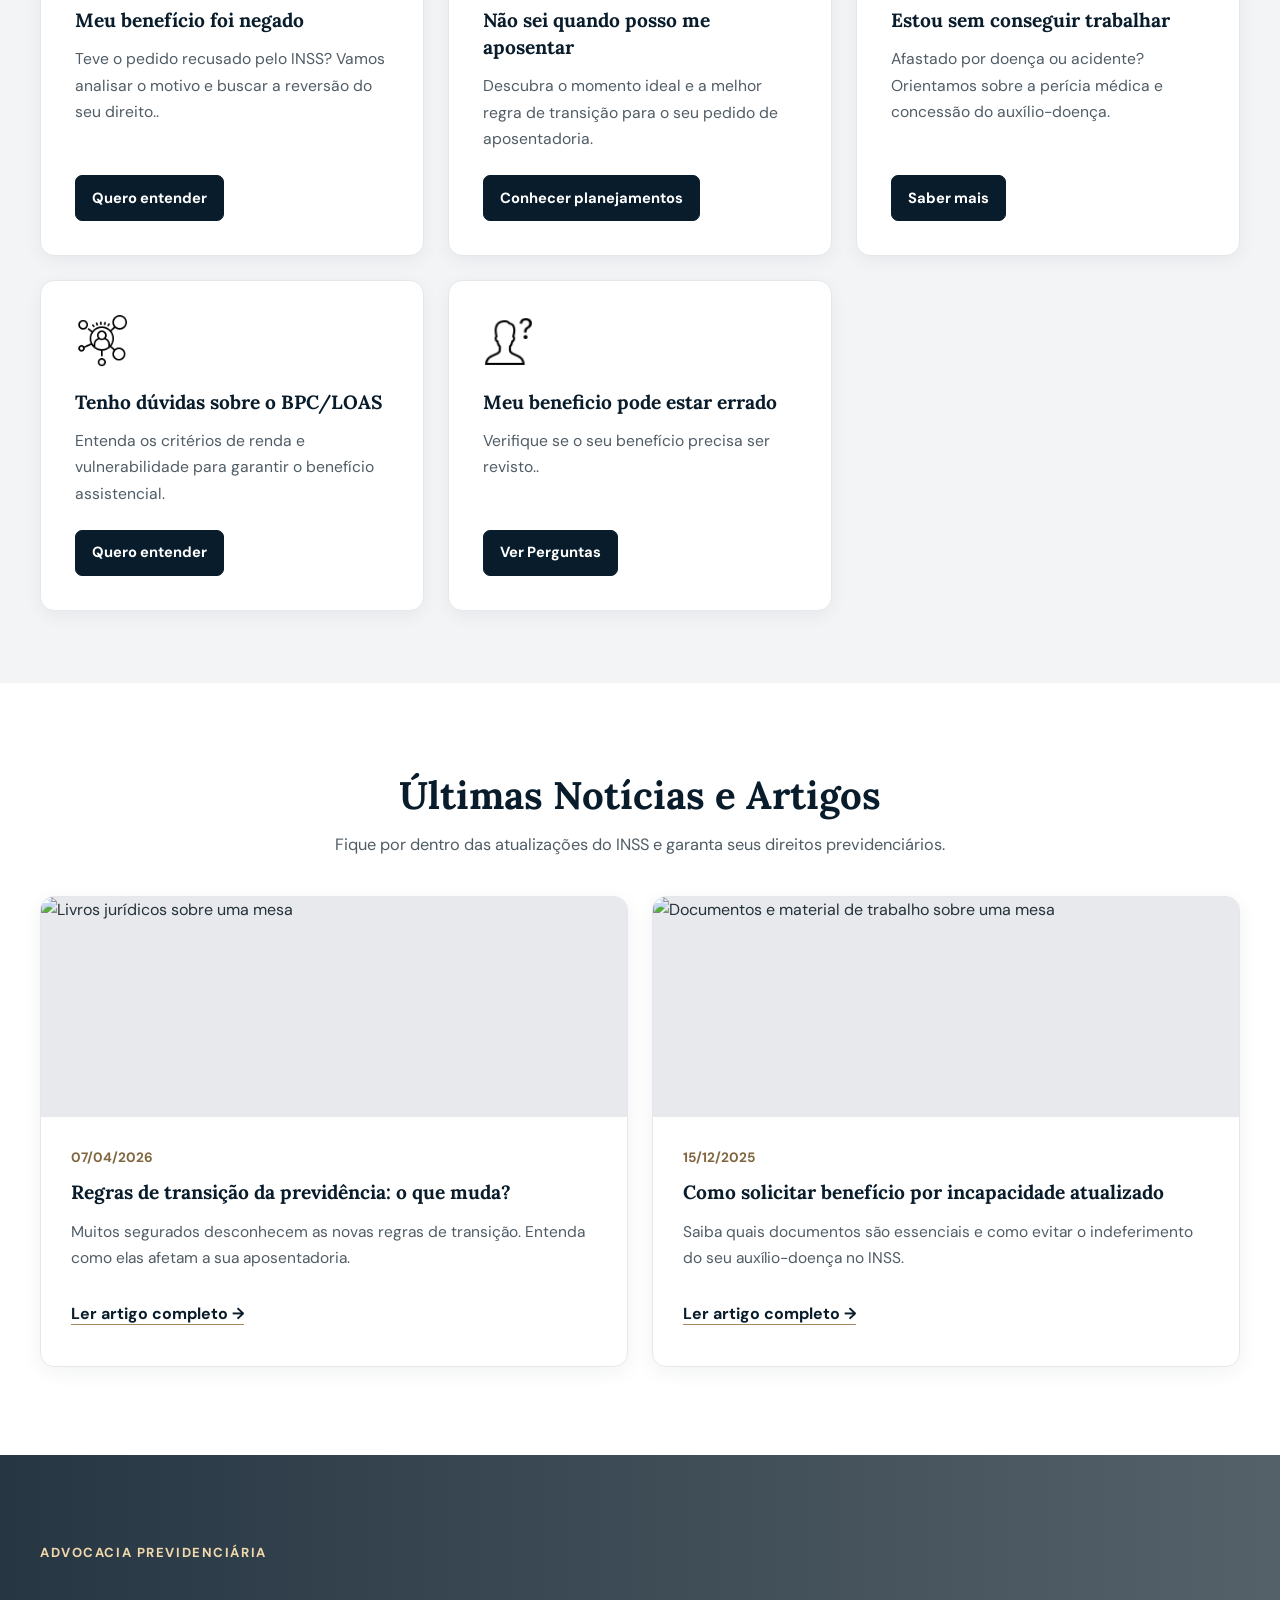
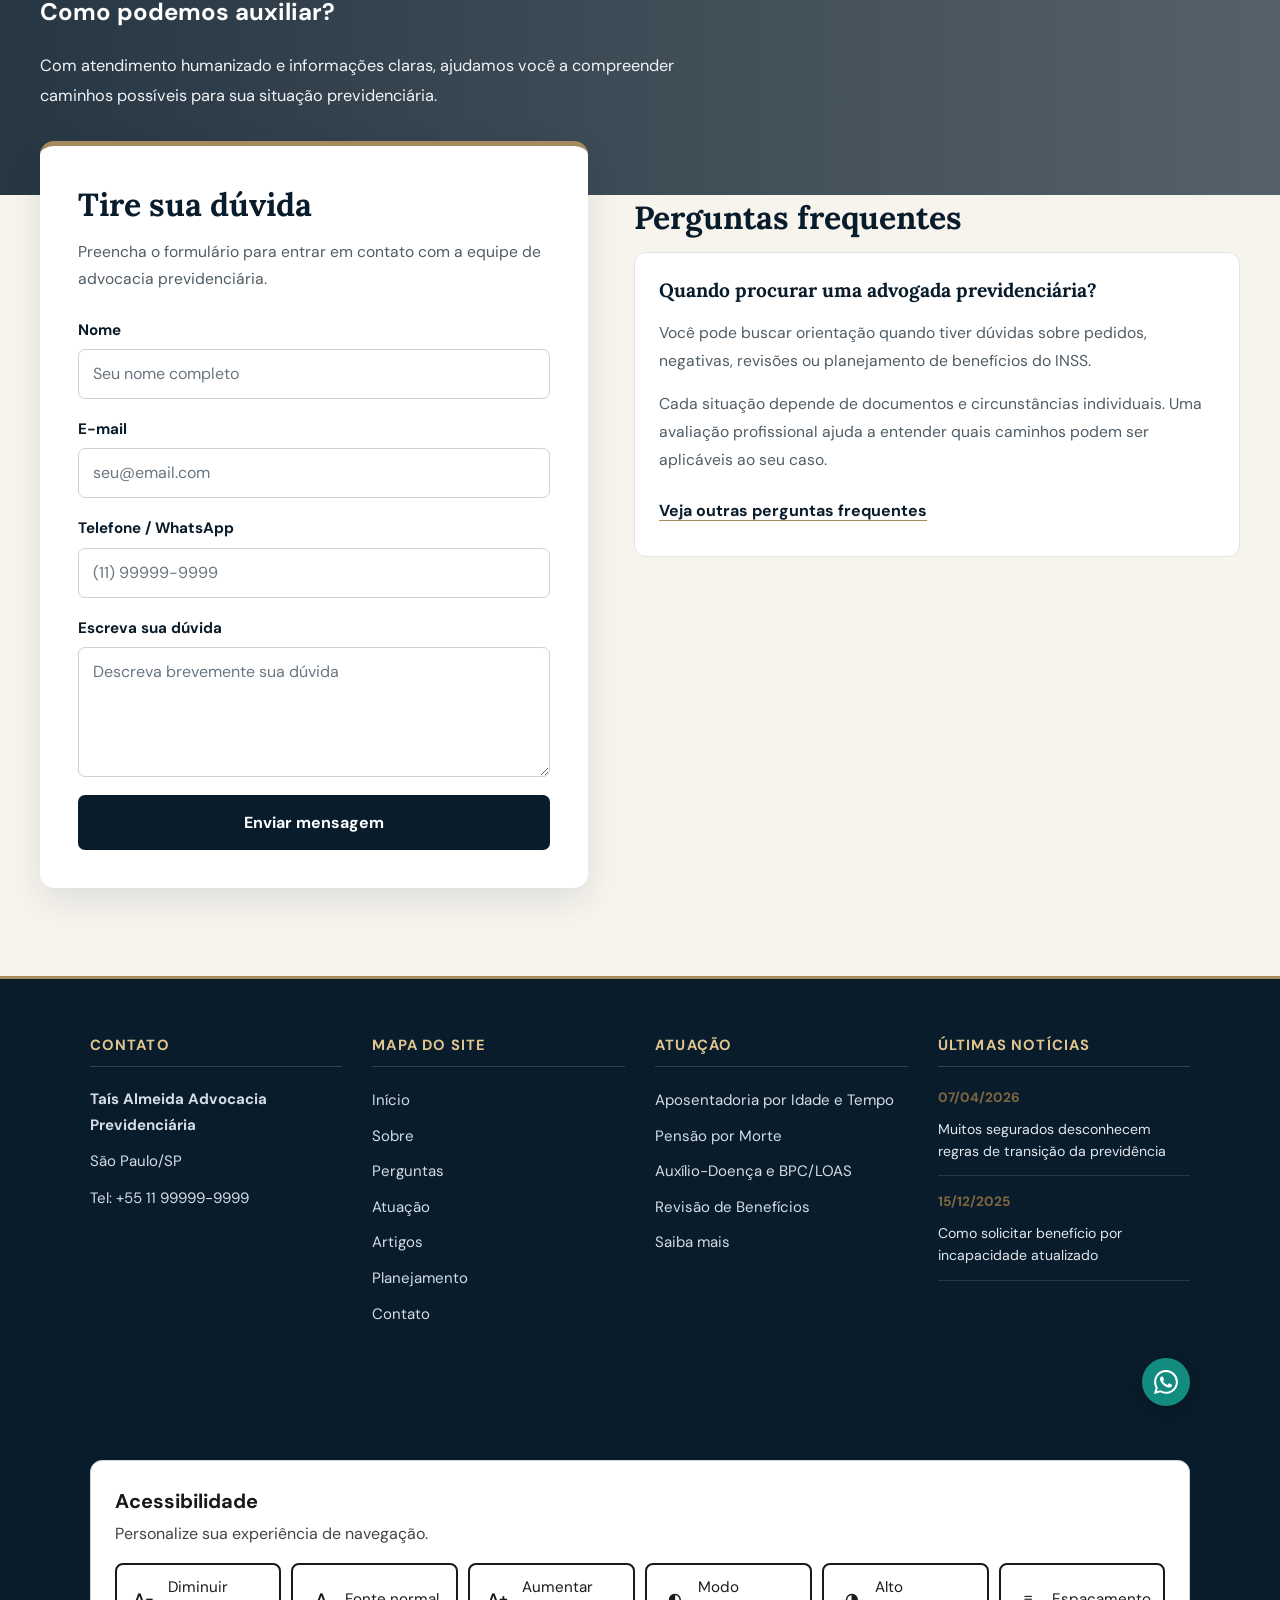
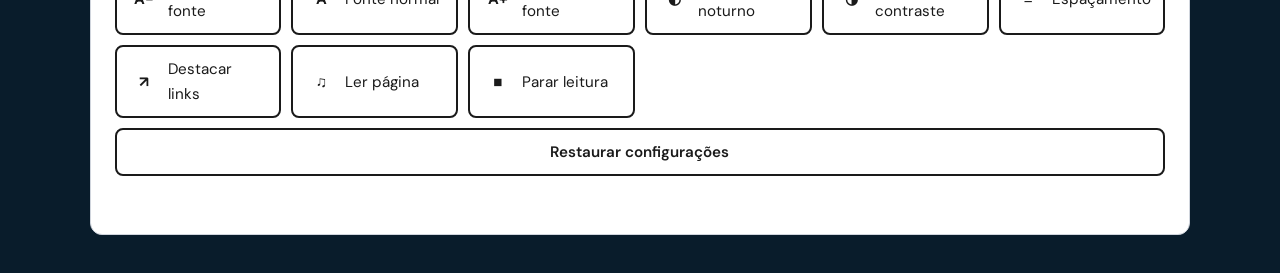
==== commit 48520b8e: "atualizando as imagens" ====
--- a/index.html
+++ b/index.html
@@ -284,7 +284,7 @@
 
         <div class="apresentacao-imagem-container">
             <img
-                src="imagens/Banner_advogada_4K.jpg"
+                src="Imagens/Banner_advogada_4K.jpg"
                 alt="Taís Almeida, advogada previdenciária"
                 class="apresentacao-imagem"
             >
@@ -307,28 +307,28 @@
         <div class="container-card">
             
             <div class="card-item">
-                <img class="imagens" src="imagens/icons8-cancel-order-50.png" alt="Calculadora">
+                <img class="imagens" src="Imagens/icons8-cancel-order-50.png" alt="Calculadora">
                 <h3 class="titulo">Meu benefício foi negado</h3>
                 <p class="descricao">Teve o pedido recusado pelo INSS? Vamos analisar o motivo e buscar a reversão do seu direito..</p>
                 <a href="PlanejamentosHtml/planejamentos.html" class="btn-card">Quero entender</a>
             </div>
             
             <div class="card-item">
-                <img class="imagens" src="imagens/icons8-calendar-50.png" alt="Atendimento">
+                <img class="imagens" src="Imagens/icons8-calendar-50.png" alt="Atendimento">
                 <h3 class="titulo">Não sei quando posso me aposentar</h3>
                 <p class="descricao">Descubra o momento ideal e a melhor regra de transição para o seu pedido de aposentadoria.</p>
                 <a href="PlanejamentosHtml/planejamentos.html" class="btn-card">Conhecer planejamentos</a>
             </div>
             
             <div class="card-item">
-                <img class="imagens" src="imagens/icons8-job-50.png" alt="Escritório">
+                <img class="imagens" src="Imagens/icons8-job-50.png" alt="Escritório">
                 <h3 class="titulo">Estou sem conseguir trabalhar</h3>
                 <p class="descricao">Afastado por doença ou acidente? Orientamos sobre a perícia médica e concessão do auxílio-doença.</p>
                 <a href="Perguntas.html" class="btn-card">Saber mais</a>
             </div>
 
             <div class="card-item">
-                <img class="imagens" src="imagens/icons8-social-network-64 (1).png" alt="Atendimento">
+                <img class="imagens" src="Imagens/icons8-social-network-64 (1).png" alt="Atendimento">
                 <h3 class="titulo">Tenho dúvidas sobre o BPC/LOAS</h3>
                 <p class="descricao">Entenda os critérios de renda e vulnerabilidade para garantir o benefício assistencial.</p>
                    <a href="PlanejamentosHtml/planejamentos.html" class="btn-card">Quero entender</a>
@@ -336,7 +336,7 @@
             </div>
             
             <div class="card-item">
-                <img class="imagens" src="imagens/icons8-inquiry-50 (1).png" alt="Escritório">
+                <img class="imagens" src="Imagens/icons8-inquiry-50 (1).png" alt="Escritório">
                 <h3 class="titulo">Meu beneficio pode estar errado</h3>
                 <p class="descricao">Verifique se o seu benefício precisa ser revisto..</p>
                 <a href="Perguntas.html" class="btn-card">Ver Perguntas</a>
@@ -575,4 +575,4 @@
 <script src="javascript/acessibilidade.js"></script>
 <script src="javascript/script.js"></script>
 </body>
-</html>+</html>
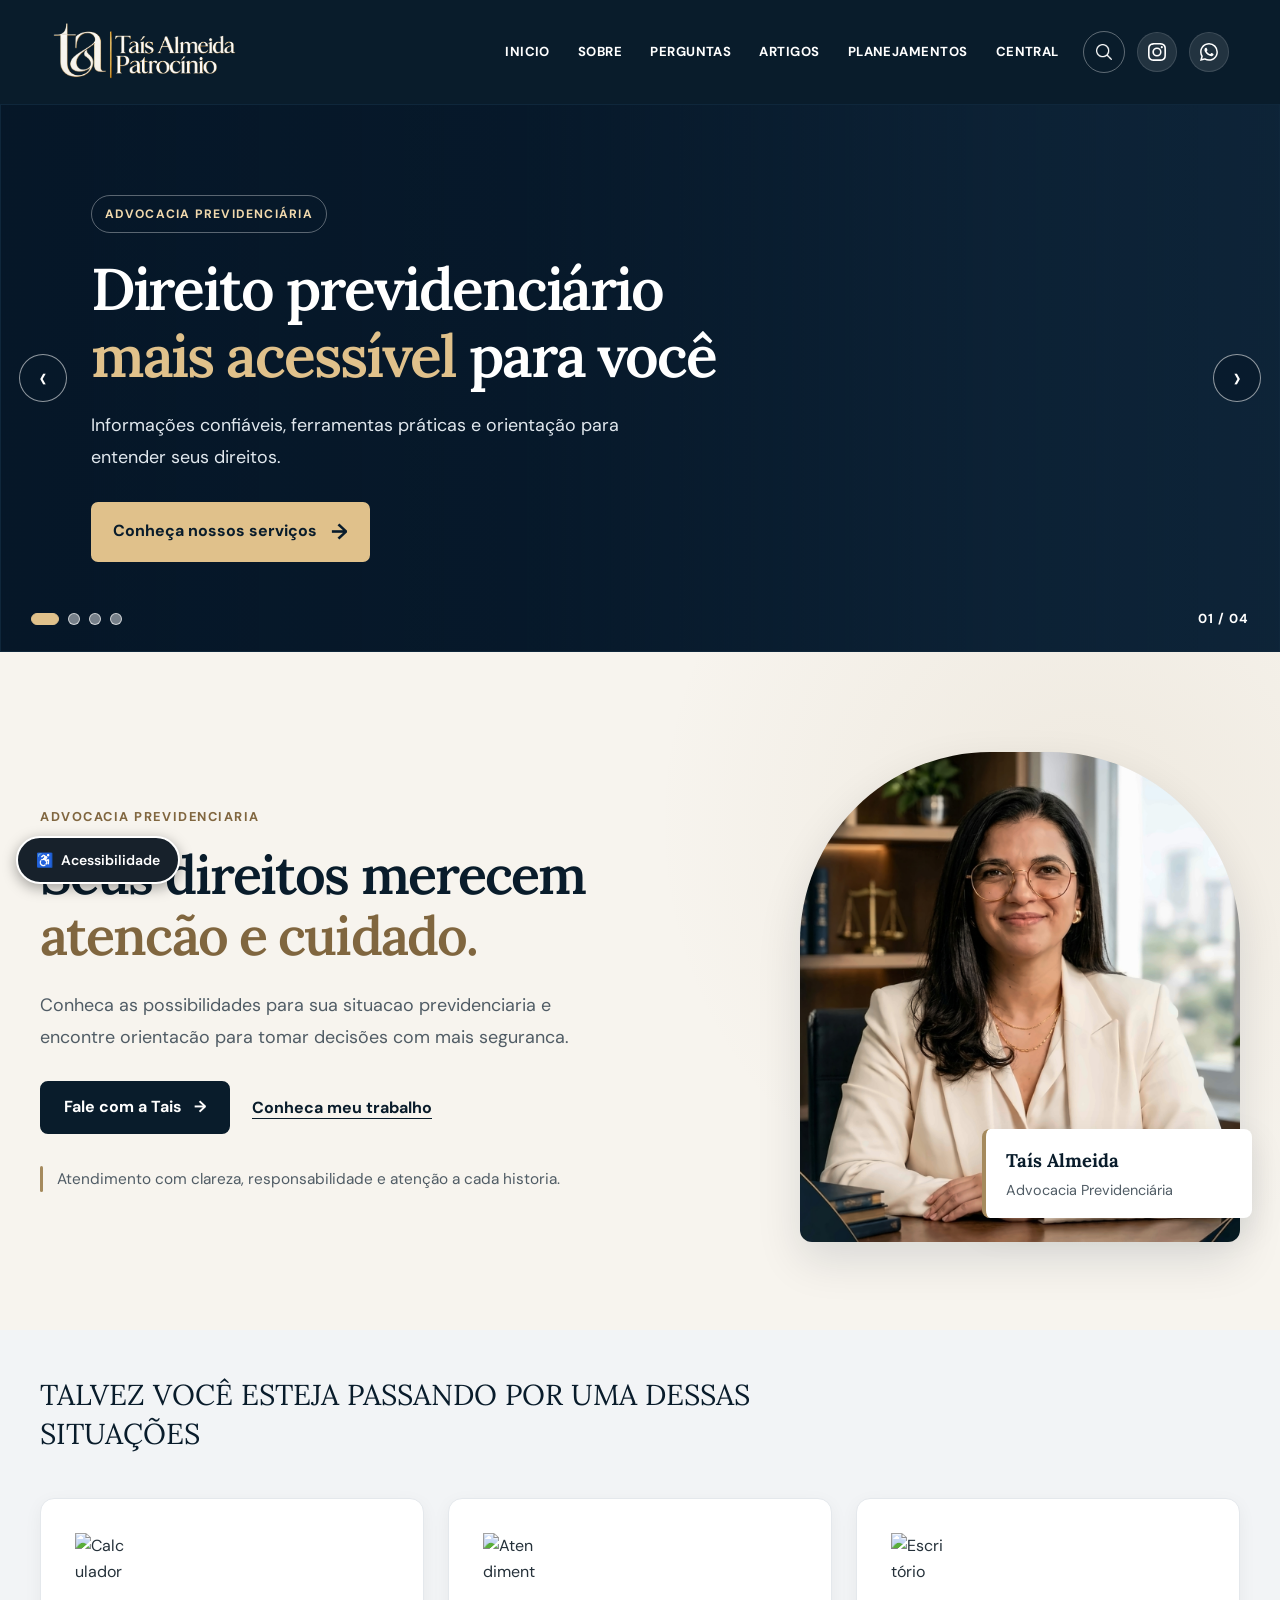
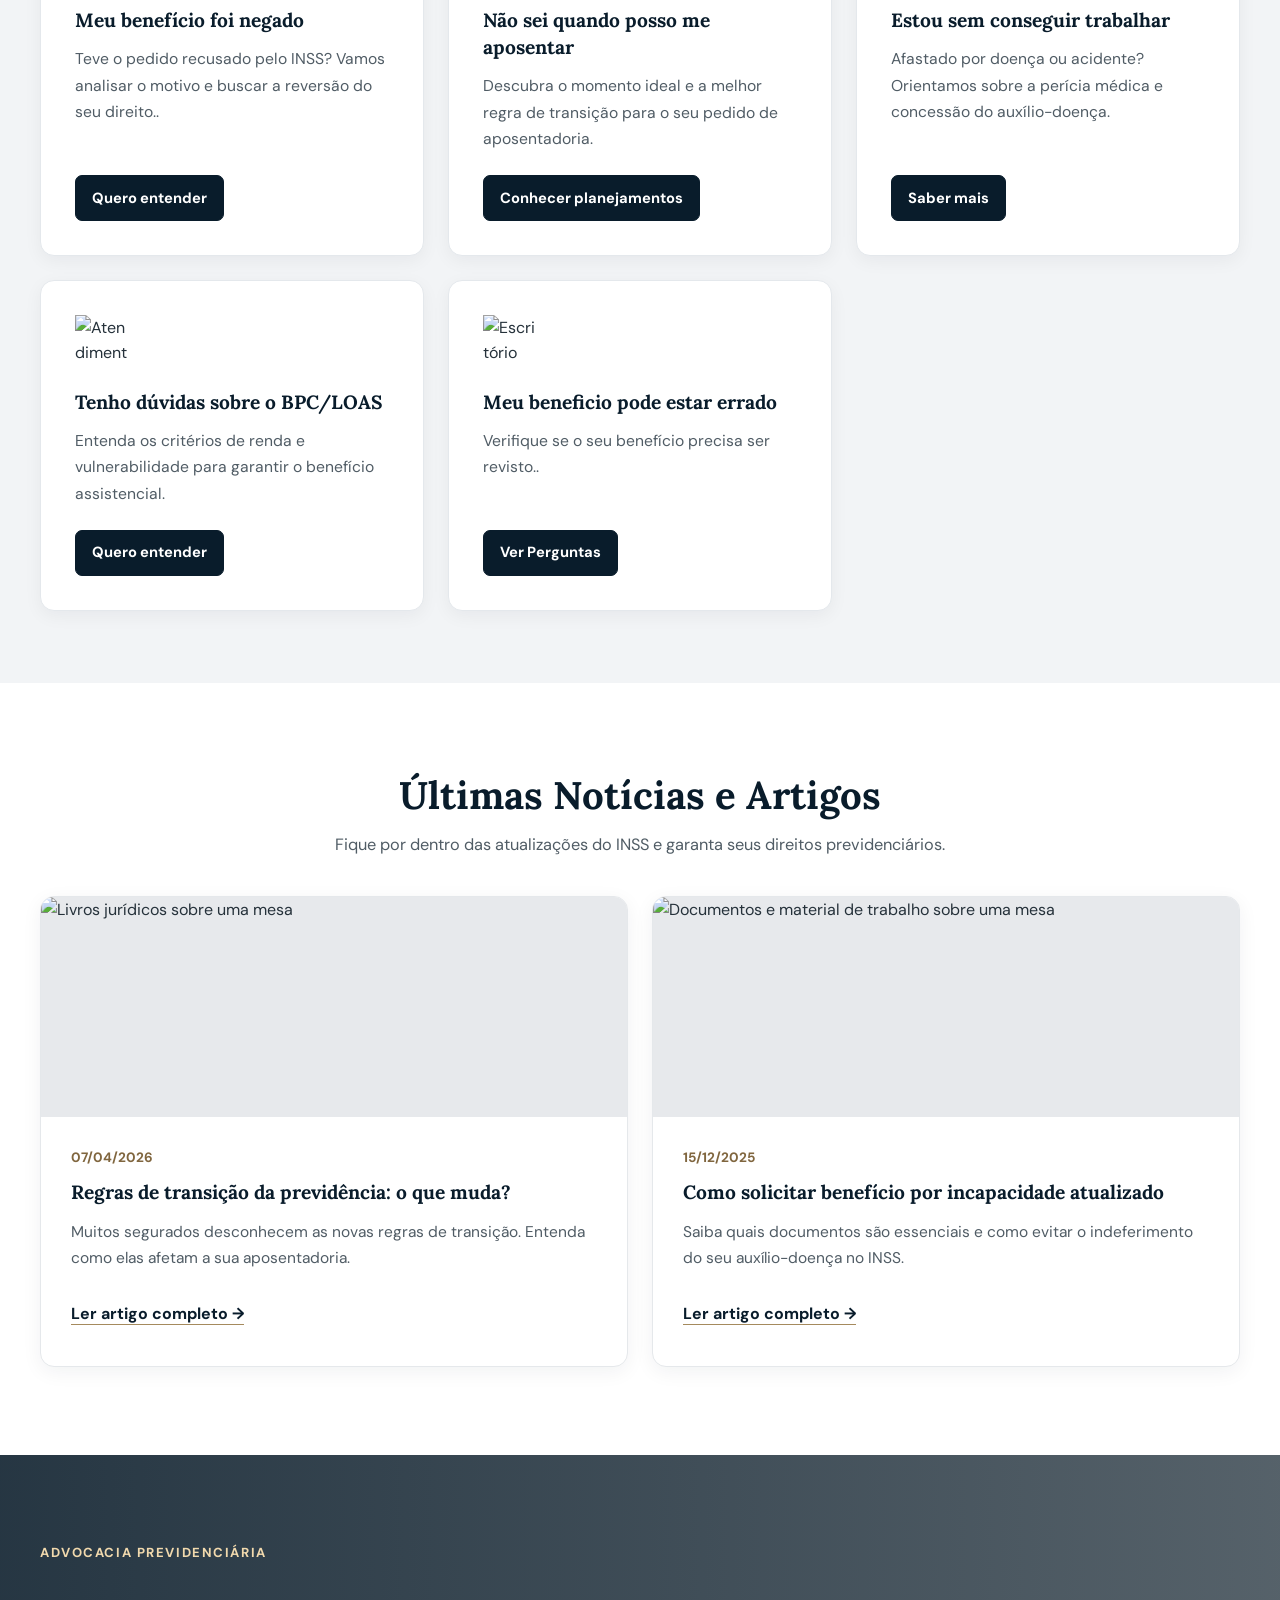
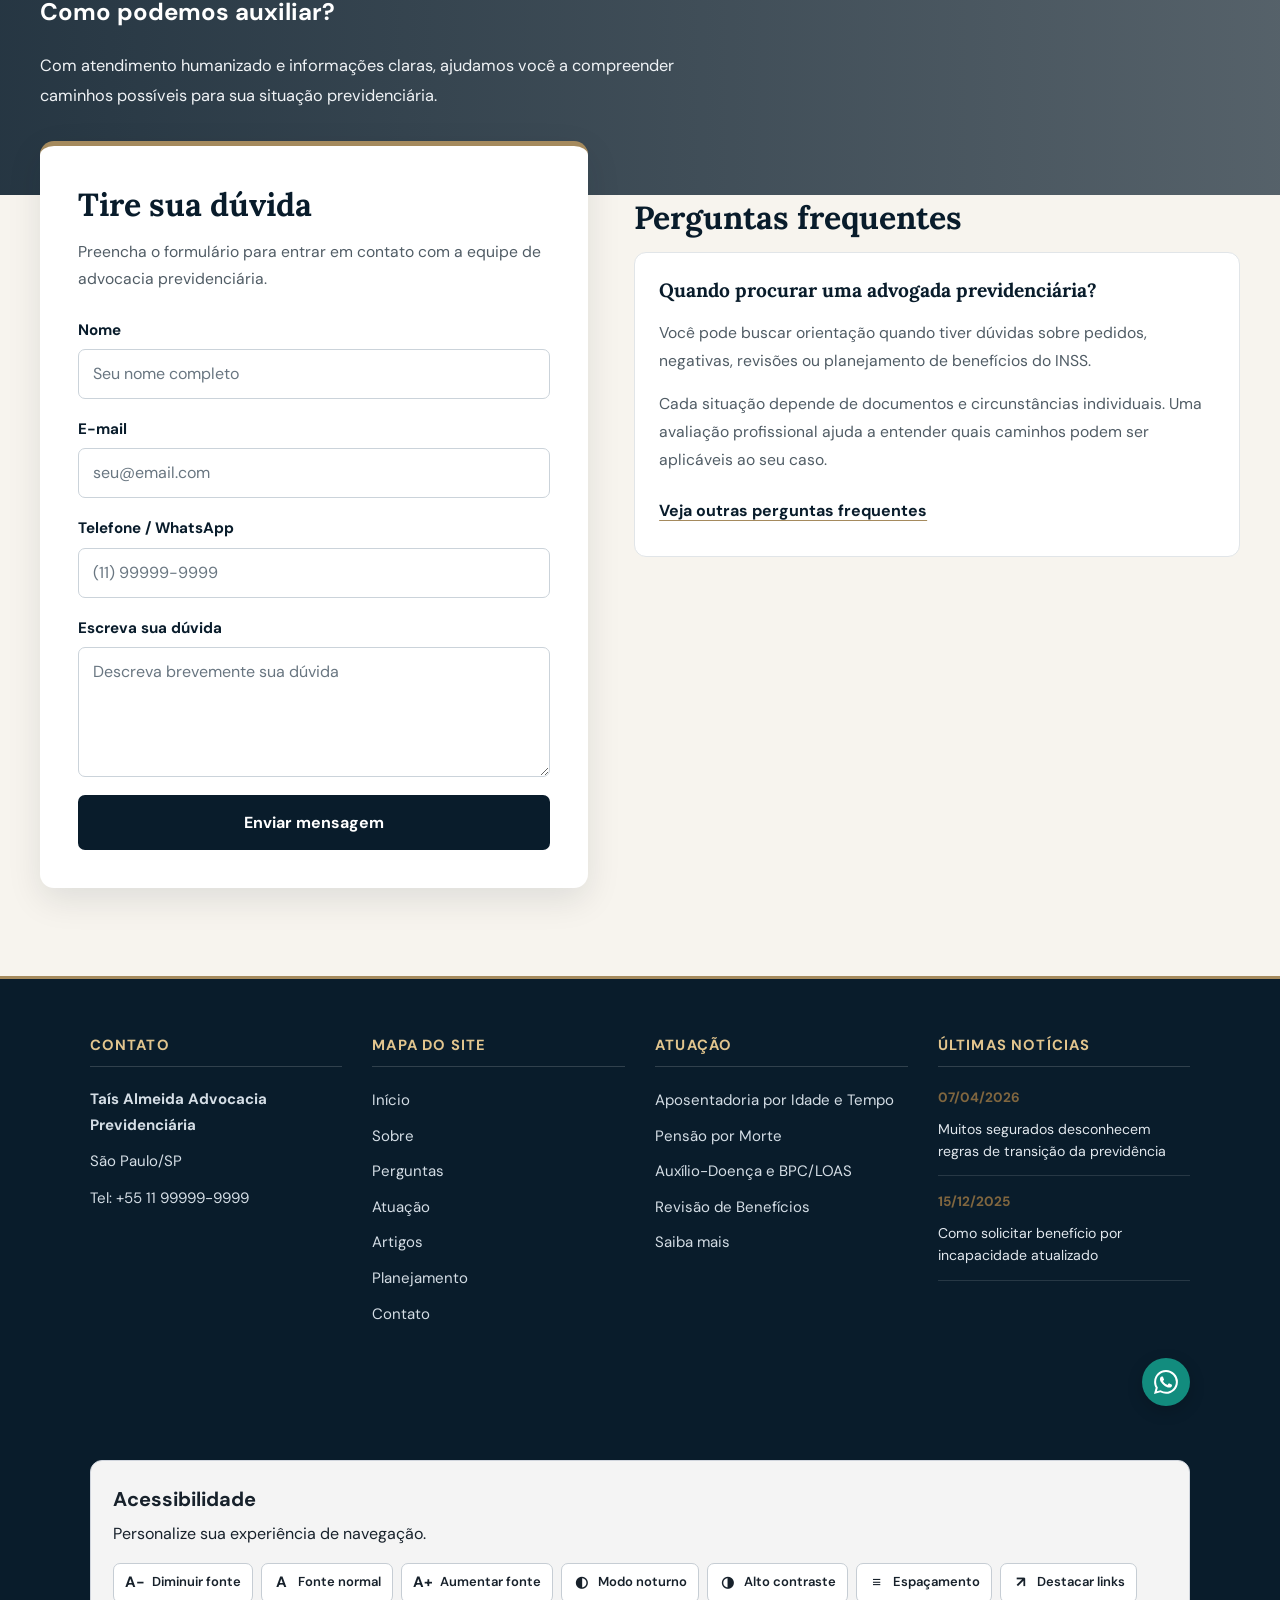
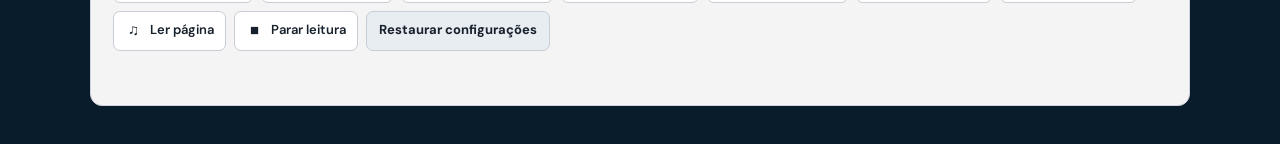
==== commit 6e55df0f: "acessibilidade quase finalizada  e alterações melhorias de ui e ux" ====
--- a/index.html
+++ b/index.html
@@ -31,7 +31,7 @@
                 <a href="Html/Perguntas.html">PERGUNTAS</a>
                 <a href="Html/artigos.html">ARTIGOS</a>
                 <a href="Html/planejamentos.html">PLANEJAMENTOS</a>
-                <a href="Html/central.html">CENTRAL LEX</a>
+                <a href="Html/central.html">CENTRAL</a>
             </div>
 
             <div class="buscar" role="button" aria-label="Buscar"> 
@@ -307,28 +307,28 @@
         <div class="container-card">
             
             <div class="card-item">
-                <img class="imagens" src="Imagens/icons8-cancel-order-50.png" alt="Calculadora">
+                <img class="imagens" src="imagens/icons8-cancel-order-50.png" alt="Calculadora">
                 <h3 class="titulo">Meu benefício foi negado</h3>
                 <p class="descricao">Teve o pedido recusado pelo INSS? Vamos analisar o motivo e buscar a reversão do seu direito..</p>
                 <a href="PlanejamentosHtml/planejamentos.html" class="btn-card">Quero entender</a>
             </div>
             
             <div class="card-item">
-                <img class="imagens" src="Imagens/icons8-calendar-50.png" alt="Atendimento">
+                <img class="imagens" src="imagens/icons8-calendar-50.png" alt="Atendimento">
                 <h3 class="titulo">Não sei quando posso me aposentar</h3>
                 <p class="descricao">Descubra o momento ideal e a melhor regra de transição para o seu pedido de aposentadoria.</p>
                 <a href="PlanejamentosHtml/planejamentos.html" class="btn-card">Conhecer planejamentos</a>
             </div>
             
             <div class="card-item">
-                <img class="imagens" src="Imagens/icons8-job-50.png" alt="Escritório">
+                <img class="imagens" src="imagens/icons8-job-50.png" alt="Escritório">
                 <h3 class="titulo">Estou sem conseguir trabalhar</h3>
                 <p class="descricao">Afastado por doença ou acidente? Orientamos sobre a perícia médica e concessão do auxílio-doença.</p>
                 <a href="Perguntas.html" class="btn-card">Saber mais</a>
             </div>
 
             <div class="card-item">
-                <img class="imagens" src="Imagens/icons8-social-network-64 (1).png" alt="Atendimento">
+                <img class="imagens" src="imagens/icons8-social-network-64 (1).png" alt="Atendimento">
                 <h3 class="titulo">Tenho dúvidas sobre o BPC/LOAS</h3>
                 <p class="descricao">Entenda os critérios de renda e vulnerabilidade para garantir o benefício assistencial.</p>
                    <a href="PlanejamentosHtml/planejamentos.html" class="btn-card">Quero entender</a>
@@ -336,7 +336,7 @@
             </div>
             
             <div class="card-item">
-                <img class="imagens" src="Imagens/icons8-inquiry-50 (1).png" alt="Escritório">
+                <img class="imagens" src="imagens/icons8-inquiry-50 (1).png" alt="Escritório">
                 <h3 class="titulo">Meu beneficio pode estar errado</h3>
                 <p class="descricao">Verifique se o seu benefício precisa ser revisto..</p>
                 <a href="Perguntas.html" class="btn-card">Ver Perguntas</a>
@@ -575,4 +575,4 @@
 <script src="javascript/acessibilidade.js"></script>
 <script src="javascript/script.js"></script>
 </body>
-</html>
+</html>
--- a/Acessibilidade.css/acessibilidade.css
+++ b/Acessibilidade.css/acessibilidade.css
@@ -1,182 +1,640 @@
-/* Acessibilidade LexWeb */
-
-/* ---------- foco visível para quem usa teclado ---------- */
+
+/* =====================================================
+   LEXWEB — PAINEL COMPLETO DE ACESSIBILIDADE
+   Modo noturno | Alto contraste | Leitura | Espaçamento
+   Cards horizontais | Responsividade
+   ===================================================== */
+
+/* =====================================================
+   1. FOCO E NAVEGAÇÃO POR TECLADO
+   ===================================================== */
+
 :focus-visible {
-  outline: 3px solid #1a73e8 !important;
-  outline-offset: 3px !important;
-}
-main:focus { outline: none !important; }
-
-/* ---------- link "pular para o conteúdo" ---------- */
-.lex-pular {
-  position: fixed;
-  top: -100px;
-  left: 8px;
-  z-index: 100000;
-  padding: 12px 18px;
-  background: #000;
-  color: #fff;
-  font-weight: 700;
-  text-decoration: underline;
-  border-radius: 0 0 8px 8px;
-  transition: top 0.15s;
-}
-.lex-pular:focus { top: 0; }
-
-/* ---------- painel (fica no rodapé) ---------- */
+    outline: 3px solid #1688ff !important;
+    outline-offset: 3px !important;
+}
+
+main:focus {
+    outline: none !important;
+}
+
+.lex-pular,
+.lex-pular-conteudo {
+    position: fixed;
+    top: -100px;
+    left: 12px;
+    z-index: 100000;
+    padding: 12px 18px;
+    background: #000;
+    color: #fff;
+    font-weight: 700;
+    text-decoration: underline;
+    border-radius: 0 0 8px 8px;
+    transition: top .15s ease;
+}
+
+.lex-pular:focus,
+.lex-pular-conteudo:focus {
+    top: 0;
+}
+
+/* =====================================================
+   2. PAINEL DE ACESSIBILIDADE
+   ===================================================== */
+
 .lex-acessibilidade {
-  grid-column: 1 / -1;
-  width: 100%;
-  box-sizing: border-box;
-  margin: 24px auto 0;
-  padding: 24px;
-  background: #fff;
-  color: #1a1a1a;
-  border: 1px solid #d0d5dd;
-  border-radius: 12px;
-}
-.lex-acessibilidade h2 {
-  margin: 0 0 4px;
-  font-size: 1.25rem;
-  color: #1a1a1a;
-}
-.lex-acessibilidade p {
-  margin: 0 0 16px;
-  color: #444;
-}
-.lex-acessibilidade-botoes {
-  display: grid;
-  grid-template-columns: repeat(auto-fit, minmax(160px, 1fr));
-  gap: 10px;
-}
-.lex-ac-btn,
-.lex-ac-restaurar {
-  min-height: 48px; /* alvo de toque confortável */
-  padding: 10px 14px;
-  font: inherit;
-  font-size: 0.95rem;
-  color: #1a1a1a;
-  background: #fff;
-  border: 2px solid #1a1a1a;
-  border-radius: 8px;
-  cursor: pointer;
-}
-.lex-ac-btn {
-  display: flex;
-  align-items: center;
-  gap: 10px;
-  text-align: left;
-}
-.lex-ac-btn:hover,
-.lex-ac-restaurar:hover { background: #eef1f4; }
-.lex-ac-btn[aria-pressed="true"] {
-  background: #1a1a1a;
-  color: #fff;
-}
-.lex-ac-icone {
-  min-width: 1.8em;
-  font-weight: 700;
-  text-align: center;
-}
-.lex-ac-restaurar {
-  grid-column: 1 / -1;
-  font-weight: 600;
-}
-.lex-ac-status {
-  min-height: 1.5em;
-  margin: 12px 0 0 !important;
-  font-size: 0.9rem;
-}
-
-/* ---------- botão flutuante ---------- */
+    grid-column: 1 / -1;
+    box-sizing: border-box;
+    width: 100%;
+    max-width: 100%;
+    margin: 24px auto 0;
+    padding: 22px;
+    background: #f4f4f4;
+    color: #17212b;
+    border: 1px solid #d0d5dd;
+    border-radius: 12px;
+}
+
+.lex-acessibilidade *,
+.lex-acessibilidade *::before,
+.lex-acessibilidade *::after {
+    box-sizing: border-box;
+}
+
+.lex-acessibilidade-intro {
+    margin: 0 0 16px;
+}
+
+.lex-acessibilidade-intro h2 {
+    margin: 0 0 6px;
+    color: inherit;
+    font-size: 1.25rem;
+}
+
+.lex-acessibilidade-intro p {
+    margin: 0;
+    color: inherit;
+}
+
+/* =====================================================
+   3. CARDS HORIZONTAIS
+   Vários controles por linha, sem botões gigantes
+   ===================================================== */
+
+.lex-acessibilidade .lex-acessibilidade-botoes {
+    display: flex !important;
+    flex-direction: row !important;
+    flex-wrap: wrap !important;
+    align-items: center;
+    justify-content: flex-start;
+    gap: 8px;
+    width: 100%;
+}
+
+/* Cada recurso ocupa somente o espaço necessário */
+
+.lex-acessibilidade .lex-ac-btn {
+    display: inline-flex !important;
+    flex: 0 1 auto !important;
+    flex-direction: row !important;
+    align-items: center;
+    justify-content: center;
+    gap: 7px;
+
+    width: auto !important;
+    min-width: 0 !important;
+    max-width: 100%;
+    min-height: 40px;
+    margin: 0;
+    padding: 8px 11px;
+
+    background: #fff;
+    color: #17212b;
+    border: 1px solid #c6cdd4;
+    border-radius: 7px;
+
+    font-family: inherit;
+    font-size: 13px;
+    font-weight: 600;
+    line-height: 1.3;
+    text-align: center;
+    white-space: nowrap;
+
+    cursor: pointer;
+    transition:
+        background-color .2s ease,
+        border-color .2s ease,
+        color .2s ease;
+}
+
+.lex-acessibilidade .lex-ac-btn:hover {
+    background: #edf6ff;
+    border-color: #1676cc;
+}
+
+.lex-acessibilidade .lex-ac-btn:active {
+    transform: translateY(1px);
+}
+
+/* Estado ativo */
+
+.lex-acessibilidade .lex-ac-btn[aria-pressed="true"] {
+    background: #17212b;
+    color: #fff;
+    border-color: #17212b;
+}
+
+/* Símbolos originais do HTML */
+
+.lex-acessibilidade .lex-ac-icone {
+    display: inline-flex;
+    flex: 0 0 auto;
+    align-items: center;
+    justify-content: center;
+
+    min-width: 18px;
+    height: 20px;
+    margin: 0;
+    padding: 0;
+
+    font-family: inherit;
+    font-size: 15px;
+    font-weight: 700;
+    line-height: 1;
+    text-align: center;
+}
+
+/* Restaurar configurações */
+
+.lex-acessibilidade .lex-ac-restaurar {
+    display: inline-flex !important;
+    flex: 0 1 auto !important;
+    flex-direction: row;
+    align-items: center;
+    justify-content: center;
+
+    width: auto !important;
+    min-width: 0 !important;
+    min-height: 40px;
+    margin: 0;
+    padding: 8px 12px;
+
+    background: #e8edf2;
+    color: #17212b;
+    border: 1px solid #c6cdd4;
+    border-radius: 7px;
+
+    font-family: inherit;
+    font-size: 13px;
+    font-weight: 700;
+    line-height: 1.3;
+
+    cursor: pointer;
+}
+
+.lex-acessibilidade .lex-ac-restaurar:hover {
+    background: #dce5ed;
+    border-color: #1676cc;
+}
+
+/* Mensagens de estado */
+
+.lex-acessibilidade .lex-ac-status {
+    min-height: 1.4em;
+    margin: 12px 0 0;
+    color: inherit;
+    font-size: .9rem;
+}
+
+/* =====================================================
+   4. BOTÃO FLUTUANTE
+   ===================================================== */
+
 .lex-ac-flutuante {
-  position: fixed;
-  left: 16px;
-  bottom: 16px;
-  z-index: 9998;
-  min-height: 48px;
-  padding: 0 18px;
-  font: inherit;
-  font-weight: 600;
-  color: #fff;
-  background: #1a1a1a;
-  border: 2px solid #fff;
-  border-radius: 999px;
-  box-shadow: 0 4px 14px rgba(0, 0, 0, 0.35);
-  cursor: pointer;
-}
-
-/* ---------- espaçamento do texto (WCAG 1.4.12) ---------- */
-html.lex-espacamento body *:not(svg):not(svg *) {
-  line-height: 1.8 !important;
-  letter-spacing: 0.12em !important;
-  word-spacing: 0.16em !important;
-}
-html.lex-espacamento p { margin-bottom: 2em !important; }
-
-/* ---------- destacar links ---------- */
-html.lex-links a {
-  text-decoration: underline !important;
-  text-decoration-thickness: 2px !important;
-  text-underline-offset: 4px !important;
-  outline: 2px dashed currentColor;
-  outline-offset: 3px;
-}
-
-/* ---------- modo noturno ----------
- * Inverte as cores da página inteira e desfaz a inversão nas fotos,
- * para elas manterem a aparência original.
- */
-html.lex-noturno {
-  background: #fff;
-  filter: invert(1) hue-rotate(180deg);
-}
-html.lex-noturno img,
-html.lex-noturno video,
-html.lex-noturno iframe,
-html.lex-noturno .slide,
-html.lex-noturno [vw] {
-  filter: invert(1) hue-rotate(180deg);
-}
-/* ícones escuros devem clarear junto com o fundo */
-html.lex-noturno .imagens,
-html.lex-noturno .buscar img {
-  filter: none;
-}
-
-/* ---------- alto contraste ---------- */
-html.lex-contraste body,
-html.lex-contraste body *:not(svg):not(svg *):not(img):not([vw]):not([vw] *) {
-  background-color: #000 !important;
-  background-image: none !important;
-  color: #fff !important;
-  border-color: #fff !important;
-  box-shadow: none !important;
-  text-shadow: none !important;
-}
+    position: fixed;
+    left: 16px;
+    bottom: 16px;
+    z-index: 9998;
+
+    display: inline-flex;
+    align-items: center;
+    justify-content: center;
+    gap: 8px;
+
+    min-height: 48px;
+    padding: 0 18px;
+
+    font-family: inherit;
+    font-size: 14px;
+    font-weight: 600;
+
+    color: #fff;
+    background: #17212b;
+    border: 2px solid #fff;
+    border-radius: 999px;
+    box-shadow: 0 4px 14px rgba(0, 0, 0, .35);
+
+    cursor: pointer;
+}
+
+.lex-ac-flutuante:hover {
+    background: #263d50;
+}
+
+/* =====================================================
+   5. MODO NOTURNO — PÁGINA INTEIRA
+   Fundo uniforme e textos legíveis.
+   Preserva o carrossel e as imagens.
+   ===================================================== */
+
+/* Fundo principal */
+
+html.lex-noturno,
+html.lex-noturno body {
+    background-color: #101820 !important;
+    color: #f1f5f9 !important;
+}
+
+/* Áreas estruturais: cabeçalho, conteúdo e rodapé */
+
+html.lex-noturno body header,
+html.lex-noturno body nav,
+html.lex-noturno body main,
+html.lex-noturno body footer,
+html.lex-noturno body section:not(.lex-carousel),
+html.lex-noturno body article,
+html.lex-noturno body aside,
+html.lex-noturno body .container,
+html.lex-noturno body .container-fluid,
+html.lex-noturno body .conteudo,
+html.lex-noturno body .conteudo-principal,
+html.lex-noturno body .apresentacao-tais,
+html.lex-noturno body .servicos-section,
+html.lex-noturno body .secao-noticias,
+html.lex-noturno body .secao-duvida,
+html.lex-noturno body .duvida-layout-flex,
+html.lex-noturno body .duvida-container,
+html.lex-noturno body .duvida-texto,
+html.lex-noturno body .perguntas-frequentes,
+html.lex-noturno body .banner-fundo,
+html.lex-noturno body .banner-texto-topo,
+html.lex-noturno body .noticias-container,
+html.lex-noturno body .noticias-header,
+html.lex-noturno body .noticias-grid,
+html.lex-noturno body .container-card,
+html.lex-noturno body .center,
+html.lex-noturno body .texto_centro {
+    background-color: #101820 !important;
+    color: #f1f5f9 !important;
+}
+
+/* Elementos internos transparentes para evitar
+   manchas e blocos brancos dentro das seções */
+
+html.lex-noturno body main > section:not(.lex-carousel) *:not(img):not(video):not(iframe):not(svg):not(svg *) {
+    color: #f1f5f9;
+}
+
+/* Cartões, perguntas e conteúdo de notícias */
+
+html.lex-noturno body .card-item,
+html.lex-noturno body .noticia-card,
+html.lex-noturno body .noticia-conteudo,
+html.lex-noturno body .form-duvida,
+html.lex-noturno body .grupo-input,
+html.lex-noturno body .faq-item,
+html.lex-noturno body .card,
+html.lex-noturno body .artigo-card,
+html.lex-noturno body .artigo-conteudo {
+    background-color: #101820 !important;
+    color: #f1f5f9 !important;
+    border-color: #405463 !important;
+    box-shadow: none;
+}
+
+/* Títulos e textos das áreas principais */
+
+html.lex-noturno body h1:not(.lex-carousel *),
+html.lex-noturno body h2:not(.lex-carousel *),
+html.lex-noturno body h3:not(.lex-carousel *),
+html.lex-noturno body h4:not(.lex-carousel *),
+html.lex-noturno body h5:not(.lex-carousel *),
+html.lex-noturno body h6:not(.lex-carousel *),
+html.lex-noturno body p:not(.lex-carousel *),
+html.lex-noturno body li:not(.lex-carousel *),
+html.lex-noturno body label:not(.lex-carousel *),
+html.lex-noturno body small:not(.lex-carousel *) {
+    color: #f1f5f9;
+}
+
+/* Links */
+
+html.lex-noturno body a:not(.lex-carousel a) {
+    color: #8ecbff;
+}
+
+html.lex-noturno body a:not(.lex-carousel a):hover {
+    color: #c2e4ff;
+}
+
+/* Ícones SVG: preserva o preenchimento existente quando possível */
+
+html.lex-noturno body svg {
+    color: inherit;
+}
+
+/* Formulários */
+
+html.lex-noturno body input:not([type="checkbox"]):not([type="radio"]),
+html.lex-noturno body textarea,
+html.lex-noturno body select {
+    background-color: #182631 !important;
+    color: #f1f5f9 !important;
+    border: 1px solid #607586 !important;
+}
+
+html.lex-noturno body input::placeholder,
+html.lex-noturno body textarea::placeholder {
+    color: #c1ccd5 !important;
+    opacity: 1;
+}
+
+/* Botões comuns */
+
+html.lex-noturno body button:not(.lex-ac-flutuante),
+html.lex-noturno body .btn,
+html.lex-noturno body [class*="btn-"] {
+    border-color: #607586;
+}
+
+/* Botões importantes podem preservar o próprio fundo
+   quando possuem identidade visual específica */
+
+html.lex-noturno body .btn-enviar-duvida {
+    color: #fff !important;
+}
+
+/* Rodapé */
+
+html.lex-noturno body footer {
+    background-color: #101820 !important;
+    color: #f1f5f9 !important;
+}
+
+/* Painel de acessibilidade no modo noturno */
+
+html.lex-noturno body .lex-acessibilidade {
+    background-color: #101820 !important;
+    color: #f1f5f9 !important;
+    border-color: #405463 !important;
+}
+
+html.lex-noturno body .lex-acessibilidade h2,
+html.lex-noturno body .lex-acessibilidade p {
+    color: #f1f5f9 !important;
+}
+
+html.lex-noturno body .lex-acessibilidade .lex-ac-btn,
+html.lex-noturno body .lex-acessibilidade .lex-ac-restaurar {
+    background-color: #182631 !important;
+    color: #f1f5f9 !important;
+    border-color: #607586 !important;
+}
+
+html.lex-noturno body .lex-acessibilidade .lex-ac-btn:hover,
+html.lex-noturno body .lex-acessibilidade .lex-ac-restaurar:hover {
+    background-color: #243b4b !important;
+}
+
+html.lex-noturno body .lex-acessibilidade .lex-ac-btn[aria-pressed="true"] {
+    background-color: #30485a !important;
+    color: #fff !important;
+}
+
+/* Botão flutuante no modo noturno */
+
+html.lex-noturno body .lex-ac-flutuante {
+    background-color: #182631 !important;
+    color: #fff !important;
+    border-color: #607586 !important;
+}
+
+/* Preserva imagens e mídia */
+
+html.lex-noturno body img,
+html.lex-noturno body video,
+html.lex-noturno body iframe,
+html.lex-noturno body picture,
+html.lex-noturno body canvas {
+    filter: none !important;
+}
+
+/* O carrossel fica fora das regras de fundo do modo noturno.
+   Não aplicar inversão, filtro ou mudança de cor aos slides. */
+
+/* =====================================================
+   6. ALTO CONTRASTE — PÁGINA INTEIRA
+   Fundo preto, textos brancos, links amarelos.
+   ===================================================== */
+
+html.lex-contraste,
+html.lex-contraste body {
+    background: #000 !important;
+    color: #fff !important;
+}
+
+/* Todos os elementos da página em alto contraste */
+
+html.lex-contraste body *:not(img):not(video):not(iframe):not([vw]):not([vw] *) {
+    background-color: #000 !important;
+    background-image: none !important;
+    color: #fff !important;
+    border-color: #fff !important;
+    box-shadow: none !important;
+    text-shadow: none !important;
+}
+
+/* Pseudoelementos decorativos */
+
 html.lex-contraste body *::before,
 html.lex-contraste body *::after {
-  background-image: none !important;
-}
-html.lex-contraste a,
-html.lex-contraste a * {
-  color: #ffff00 !important;
-  text-decoration: underline !important;
-}
-html.lex-contraste button,
-html.lex-contraste .cta,
-html.lex-contraste [class*="btn"],
-html.lex-contraste input,
-html.lex-contraste textarea {
-  border: 2px solid #fff !important;
-}
-html.lex-contraste ::placeholder { color: #ccc !important; }
-html.lex-contraste svg,
-html.lex-contraste svg * { fill: #ffff00 !important; }
-html.lex-contraste .imagens,
-html.lex-contraste .buscar img { filter: invert(1); }
-html.lex-contraste :focus-visible { outline-color: #ffff00 !important; }
-html.lex-contraste .lex-ac-btn[aria-pressed="true"] {
-  background-color: #fff !important;
-  color: #000 !important;
-}+    background-image: none !important;
+    box-shadow: none !important;
+    text-shadow: none !important;
+}
+
+/* Links amarelos */
+
+html.lex-contraste body a,
+html.lex-contraste body a * {
+    color: #ffff00 !important;
+    text-decoration: underline !important;
+    text-decoration-thickness: 2px !important;
+}
+
+/* Controles com bordas visíveis */
+
+html.lex-contraste body button,
+html.lex-contraste body .cta,
+html.lex-contraste body [class*="btn"],
+html.lex-contraste body input,
+html.lex-contraste body textarea,
+html.lex-contraste body select {
+    border: 2px solid #fff !important;
+}
+
+/* Texto auxiliar dos campos */
+
+html.lex-contraste body ::placeholder {
+    color: #ccc !important;
+    opacity: 1;
+}
+
+/* Ícones */
+
+html.lex-contraste body svg,
+html.lex-contraste body svg * {
+    fill: #ffff00 !important;
+}
+
+/* Imagens de ícones específicos */
+
+html.lex-contraste body .imagens,
+html.lex-contraste body .buscar img {
+    filter: invert(1);
+}
+
+/* Foco amarelo */
+
+html.lex-contraste body :focus-visible {
+    outline-color: #ffff00 !important;
+}
+
+/* Painel no alto contraste */
+
+html.lex-contraste body .lex-acessibilidade {
+    background: #000 !important;
+    color: #fff !important;
+    border-color: #fff !important;
+}
+
+html.lex-contraste body .lex-acessibilidade h2,
+html.lex-contraste body .lex-acessibilidade p {
+    color: #fff !important;
+}
+
+html.lex-contraste body .lex-acessibilidade .lex-ac-btn,
+html.lex-contraste body .lex-acessibilidade .lex-ac-restaurar {
+    background: #000 !important;
+    color: #ffff00 !important;
+    border: 2px solid #fff !important;
+}
+
+html.lex-contraste body .lex-acessibilidade .lex-ac-btn:hover,
+html.lex-contraste body .lex-acessibilidade .lex-ac-restaurar:hover {
+    background: #222 !important;
+}
+
+html.lex-contraste body .lex-acessibilidade .lex-ac-btn[aria-pressed="true"] {
+    background: #fff !important;
+    color: #000 !important;
+    border-color: #ffff00 !important;
+}
+
+/* Botão flutuante no alto contraste */
+
+html.lex-contraste body .lex-ac-flutuante {
+    background: #000 !important;
+    color: #ffff00 !important;
+    border: 2px solid #fff !important;
+}
+
+/* =====================================================
+   7. ESPAÇAMENTO DE LEITURA
+   WCAG 1.4.12
+   ===================================================== */
+
+html.lex-espacamento body p,
+html.lex-espacamento body li,
+html.lex-espacamento body label {
+    line-height: 1.9 !important;
+    letter-spacing: .04em !important;
+    word-spacing: .12em !important;
+}
+
+html.lex-espacamento body p {
+    margin-bottom: 1.5em;
+}
+
+/* =====================================================
+   8. DESTAQUE DE LINKS
+   ===================================================== */
+
+html.lex-links body a {
+    text-decoration: underline !important;
+    text-decoration-thickness: 2px !important;
+    text-underline-offset: 3px !important;
+}
+
+/* =====================================================
+   9. RESPONSIVIDADE DOS CONTROLES
+   ===================================================== */
+
+@media (max-width: 800px) {
+    .lex-acessibilidade {
+        padding: 18px;
+    }
+
+    .lex-acessibilidade .lex-acessibilidade-botoes {
+        gap: 8px;
+    }
+
+    .lex-acessibilidade .lex-ac-btn,
+    .lex-acessibilidade .lex-ac-restaurar {
+        min-height: 40px;
+        padding: 8px 10px;
+        font-size: 12px;
+    }
+}
+
+@media (max-width: 480px) {
+    .lex-acessibilidade {
+        padding: 14px;
+    }
+
+    .lex-acessibilidade .lex-acessibilidade-botoes {
+        gap: 7px;
+    }
+
+    .lex-acessibilidade .lex-ac-btn {
+        padding: 8px;
+        gap: 5px;
+        font-size: 11px;
+        white-space: normal;
+    }
+
+    .lex-acessibilidade .lex-ac-icone {
+        min-width: 16px;
+        font-size: 14px;
+    }
+
+    .lex-acessibilidade .lex-ac-restaurar {
+        padding: 8px 10px;
+        font-size: 11px;
+    }
+}
+
+/* =====================================================
+   10. REDUÇÃO DE MOVIMENTO
+   ===================================================== */
+
+@media (prefers-reduced-motion: reduce) {
+    .lex-acessibilidade .lex-ac-btn,
+    .lex-acessibilidade .lex-ac-restaurar,
+    .lex-ac-flutuante,
+    .lex-pular,
+    .lex-pular-conteudo {
+        transition: none !important;
+        animation: none !important;
+    }
+}
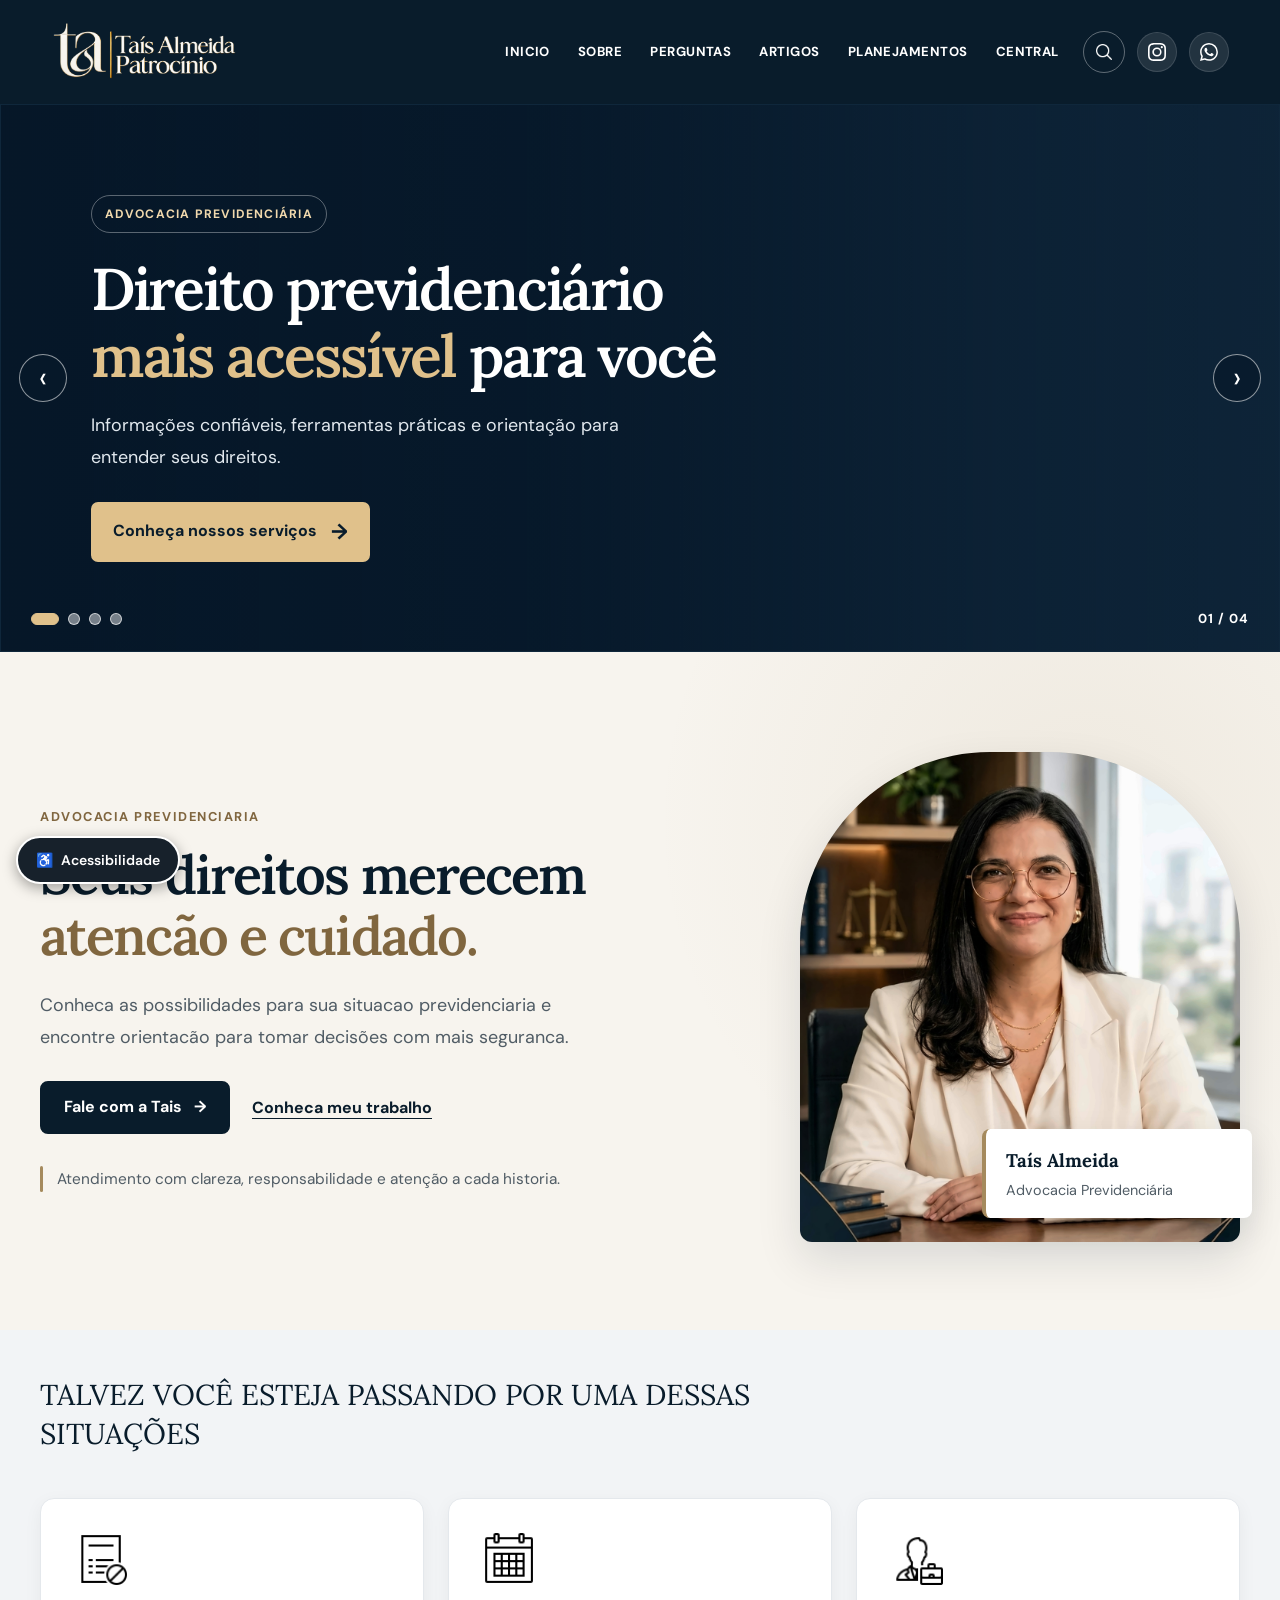
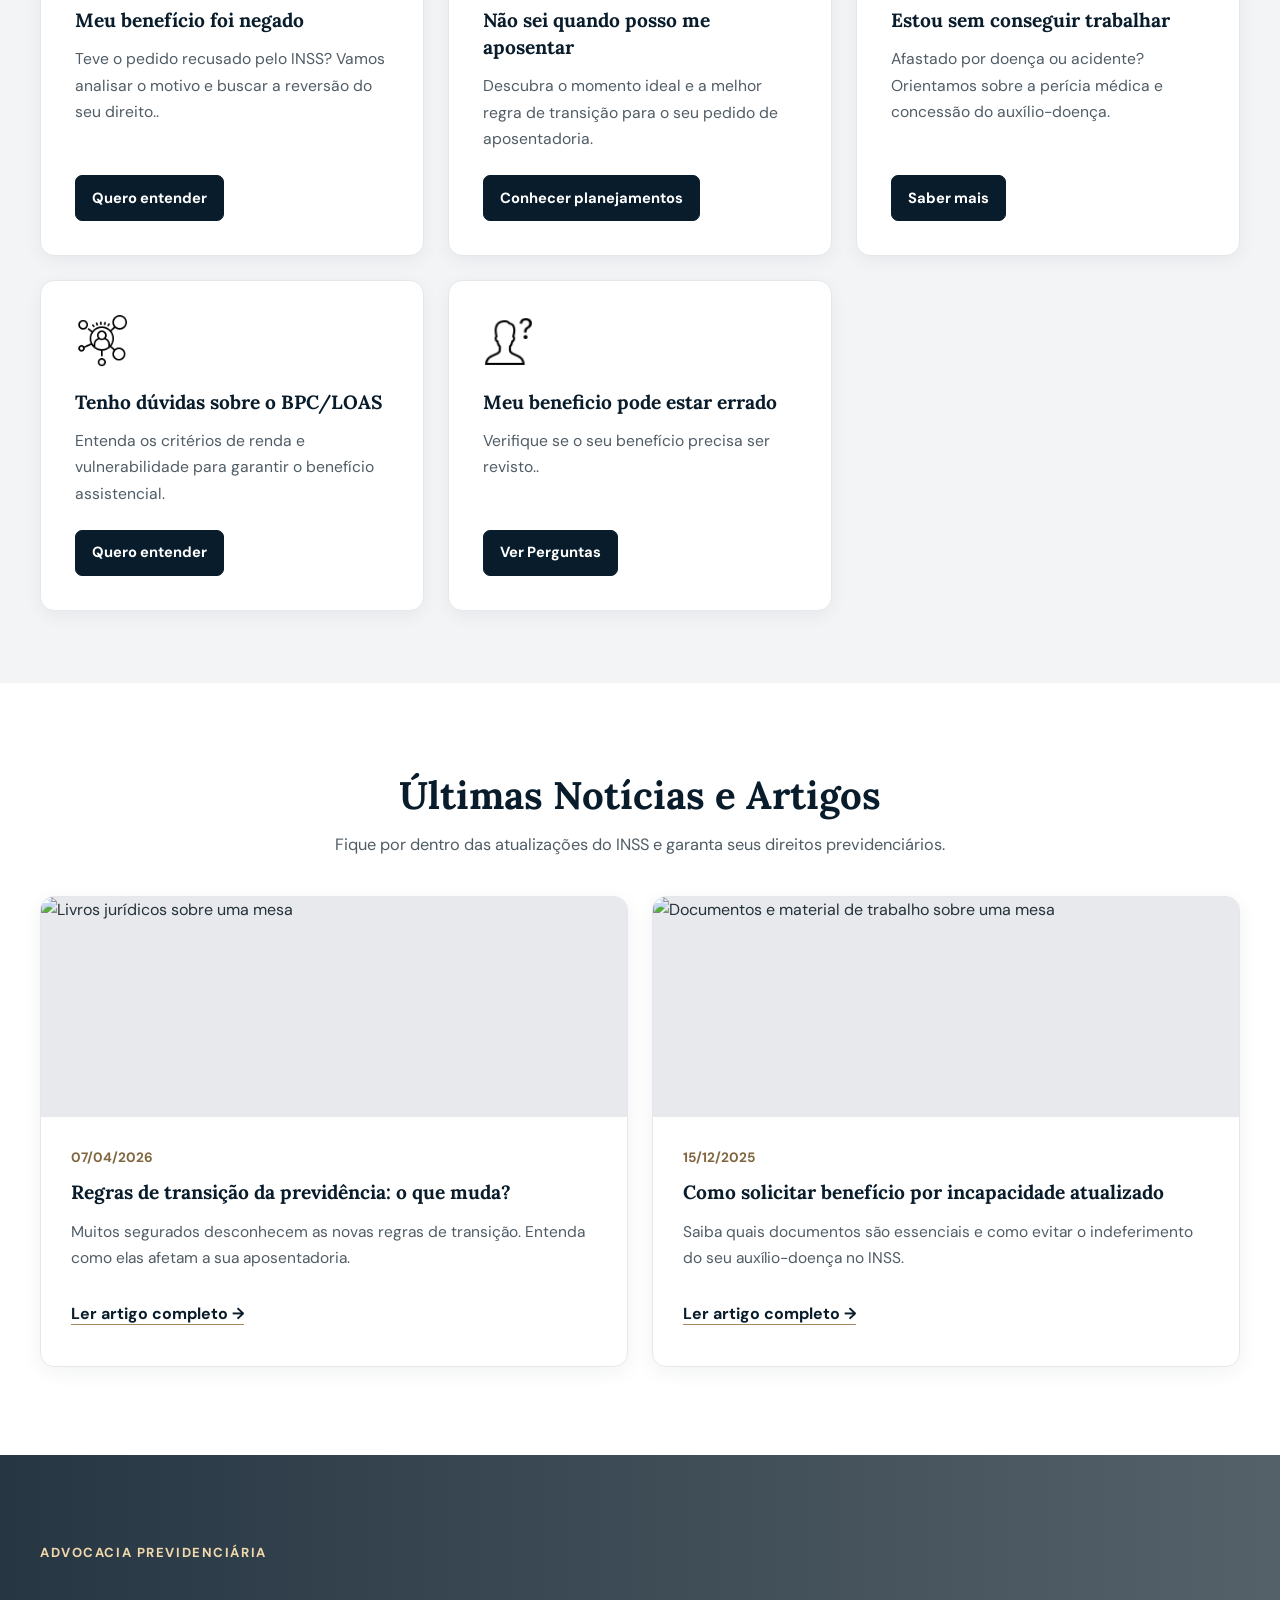
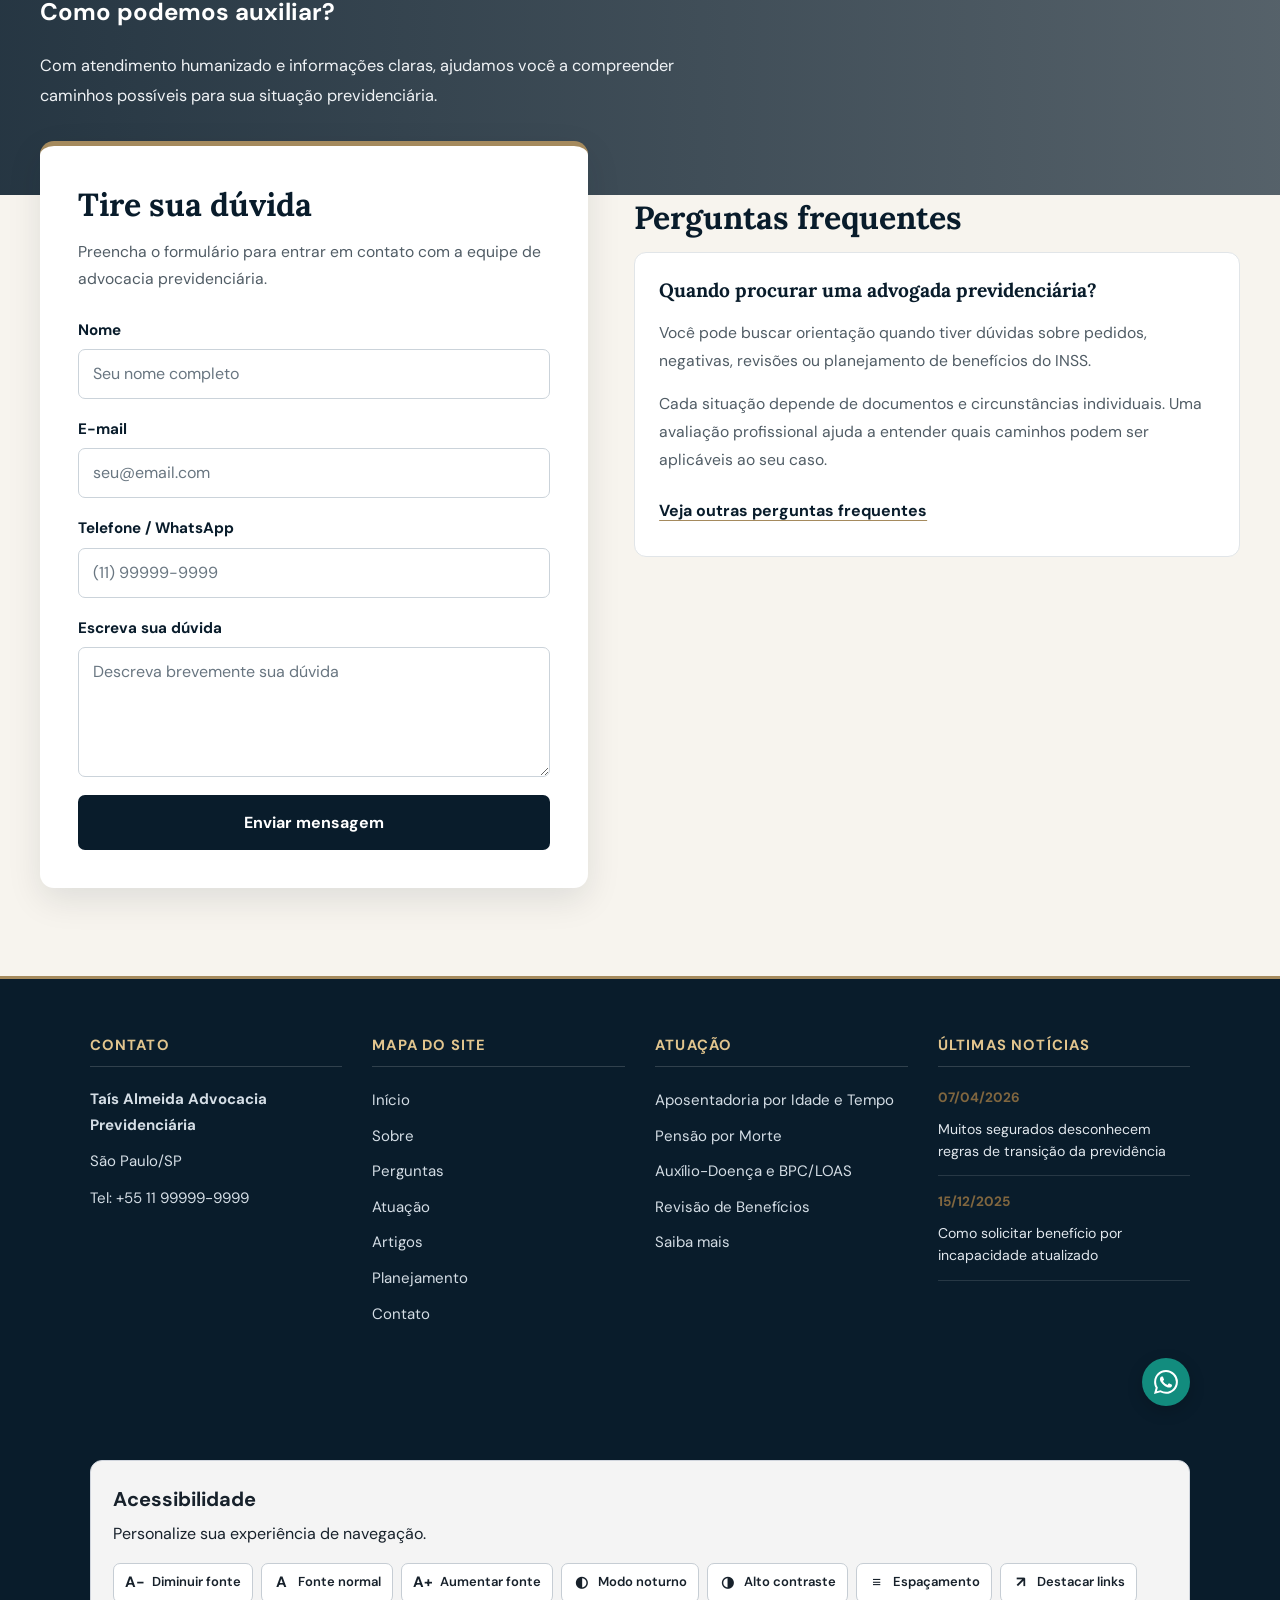
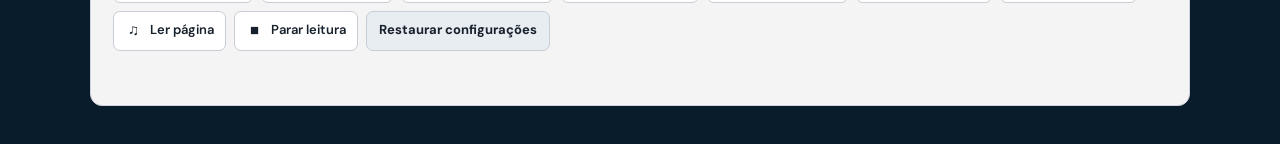
==== commit 2641aa9d: "Update image source paths to use 'Imagens' directory" ====
--- a/index.html
+++ b/index.html
@@ -307,28 +307,28 @@
         <div class="container-card">
             
             <div class="card-item">
-                <img class="imagens" src="imagens/icons8-cancel-order-50.png" alt="Calculadora">
+                <img class="imagens" src="Imagens/icons8-cancel-order-50.png" alt="Calculadora">
                 <h3 class="titulo">Meu benefício foi negado</h3>
                 <p class="descricao">Teve o pedido recusado pelo INSS? Vamos analisar o motivo e buscar a reversão do seu direito..</p>
                 <a href="PlanejamentosHtml/planejamentos.html" class="btn-card">Quero entender</a>
             </div>
             
             <div class="card-item">
-                <img class="imagens" src="imagens/icons8-calendar-50.png" alt="Atendimento">
+                <img class="imagens" src="Imagens/icons8-calendar-50.png" alt="Atendimento">
                 <h3 class="titulo">Não sei quando posso me aposentar</h3>
                 <p class="descricao">Descubra o momento ideal e a melhor regra de transição para o seu pedido de aposentadoria.</p>
                 <a href="PlanejamentosHtml/planejamentos.html" class="btn-card">Conhecer planejamentos</a>
             </div>
             
             <div class="card-item">
-                <img class="imagens" src="imagens/icons8-job-50.png" alt="Escritório">
+                <img class="imagens" src="Imagens/icons8-job-50.png" alt="Escritório">
                 <h3 class="titulo">Estou sem conseguir trabalhar</h3>
                 <p class="descricao">Afastado por doença ou acidente? Orientamos sobre a perícia médica e concessão do auxílio-doença.</p>
                 <a href="Perguntas.html" class="btn-card">Saber mais</a>
             </div>
 
             <div class="card-item">
-                <img class="imagens" src="imagens/icons8-social-network-64 (1).png" alt="Atendimento">
+                <img class="imagens" src="Imagens/icons8-social-network-64 (1).png" alt="Atendimento">
                 <h3 class="titulo">Tenho dúvidas sobre o BPC/LOAS</h3>
                 <p class="descricao">Entenda os critérios de renda e vulnerabilidade para garantir o benefício assistencial.</p>
                    <a href="PlanejamentosHtml/planejamentos.html" class="btn-card">Quero entender</a>
@@ -336,7 +336,7 @@
             </div>
             
             <div class="card-item">
-                <img class="imagens" src="imagens/icons8-inquiry-50 (1).png" alt="Escritório">
+                <img class="imagens" src="Imagens/icons8-inquiry-50 (1).png" alt="Escritório">
                 <h3 class="titulo">Meu beneficio pode estar errado</h3>
                 <p class="descricao">Verifique se o seu benefício precisa ser revisto..</p>
                 <a href="Perguntas.html" class="btn-card">Ver Perguntas</a>
@@ -575,4 +575,4 @@
 <script src="javascript/acessibilidade.js"></script>
 <script src="javascript/script.js"></script>
 </body>
-</html>+</html>
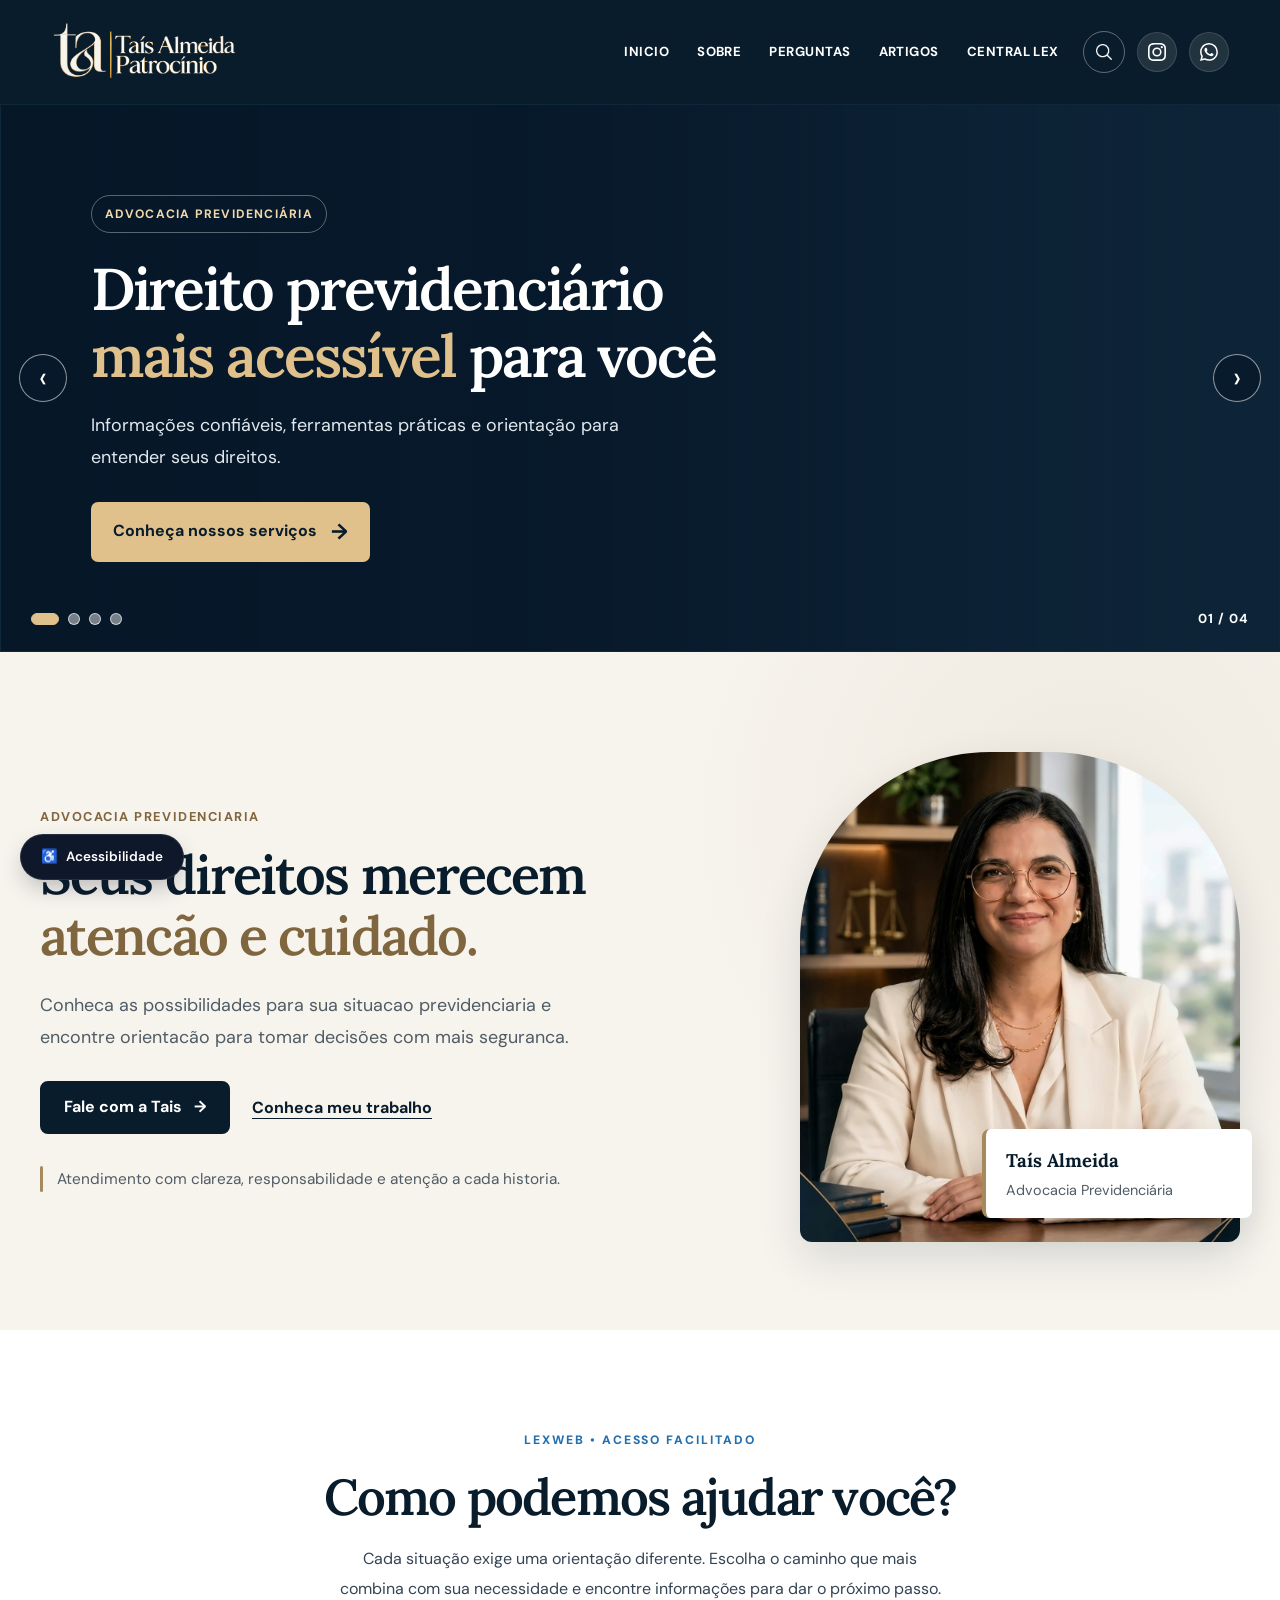
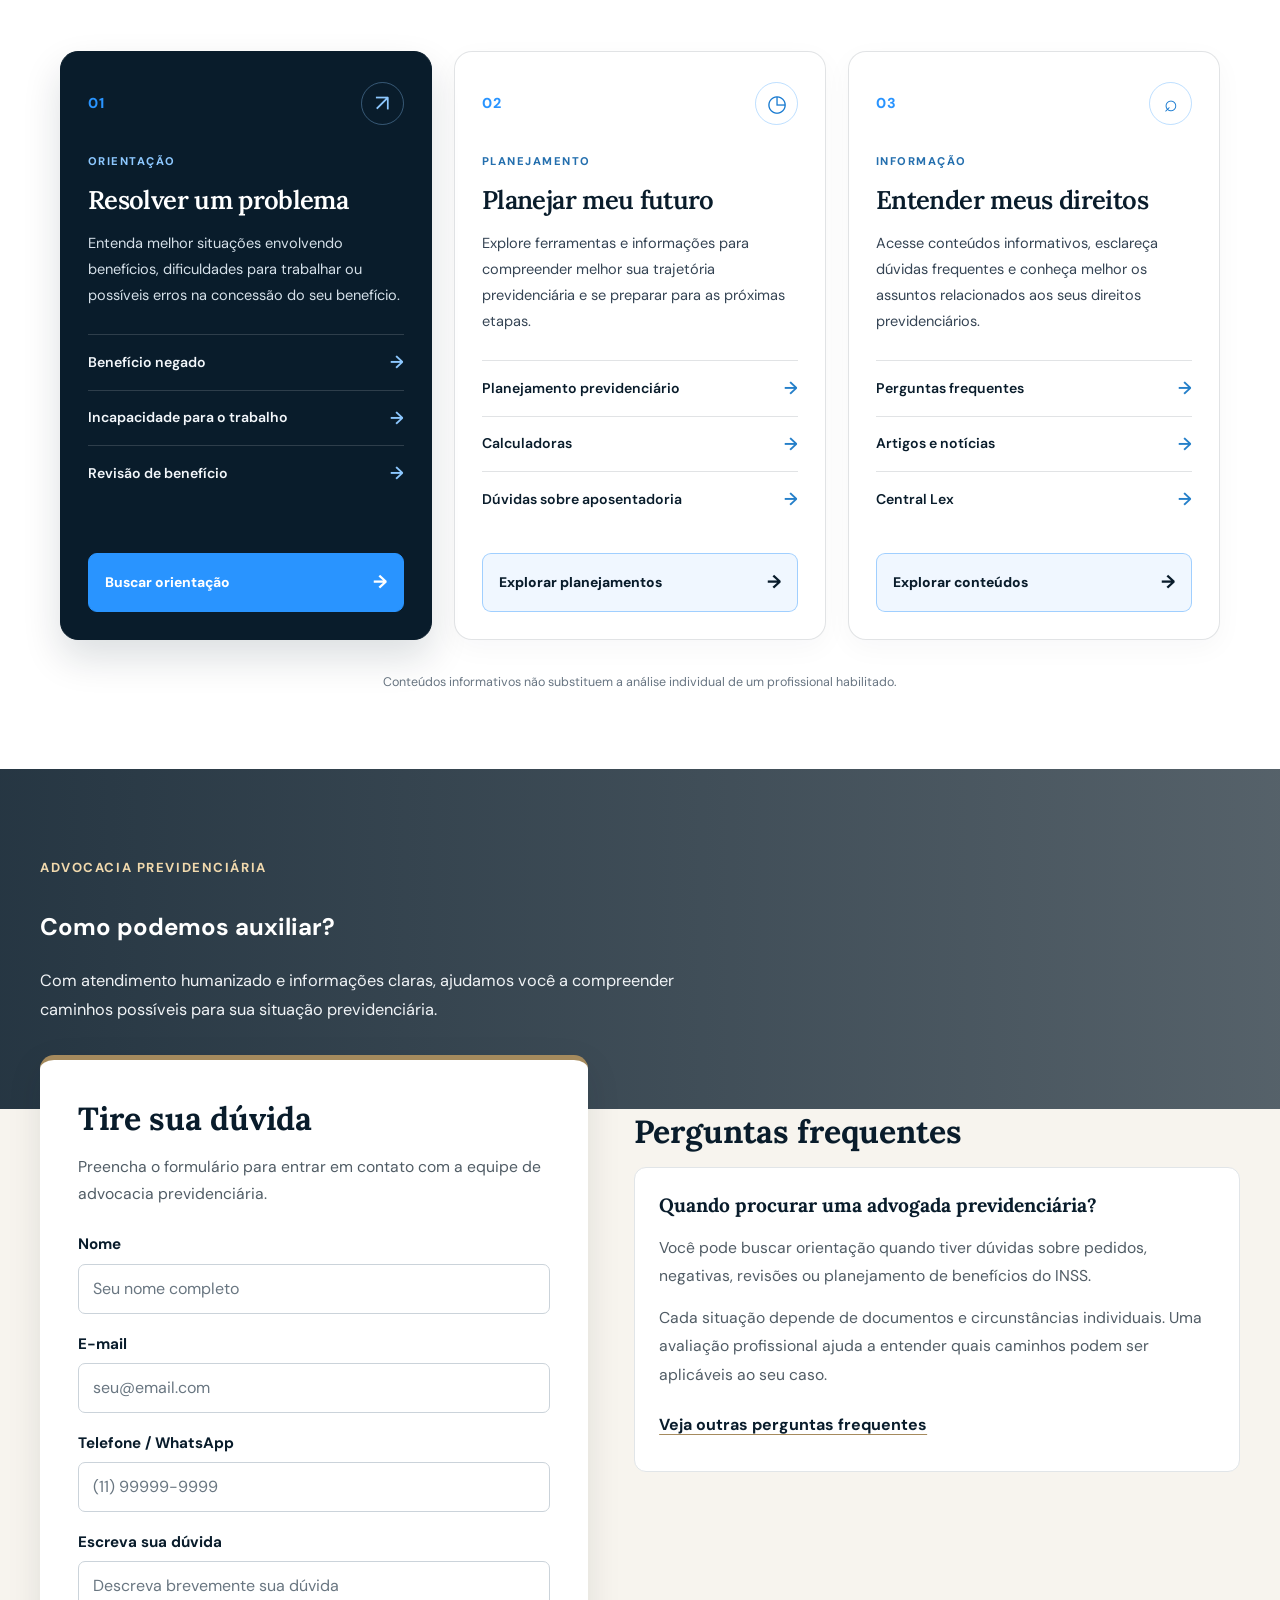
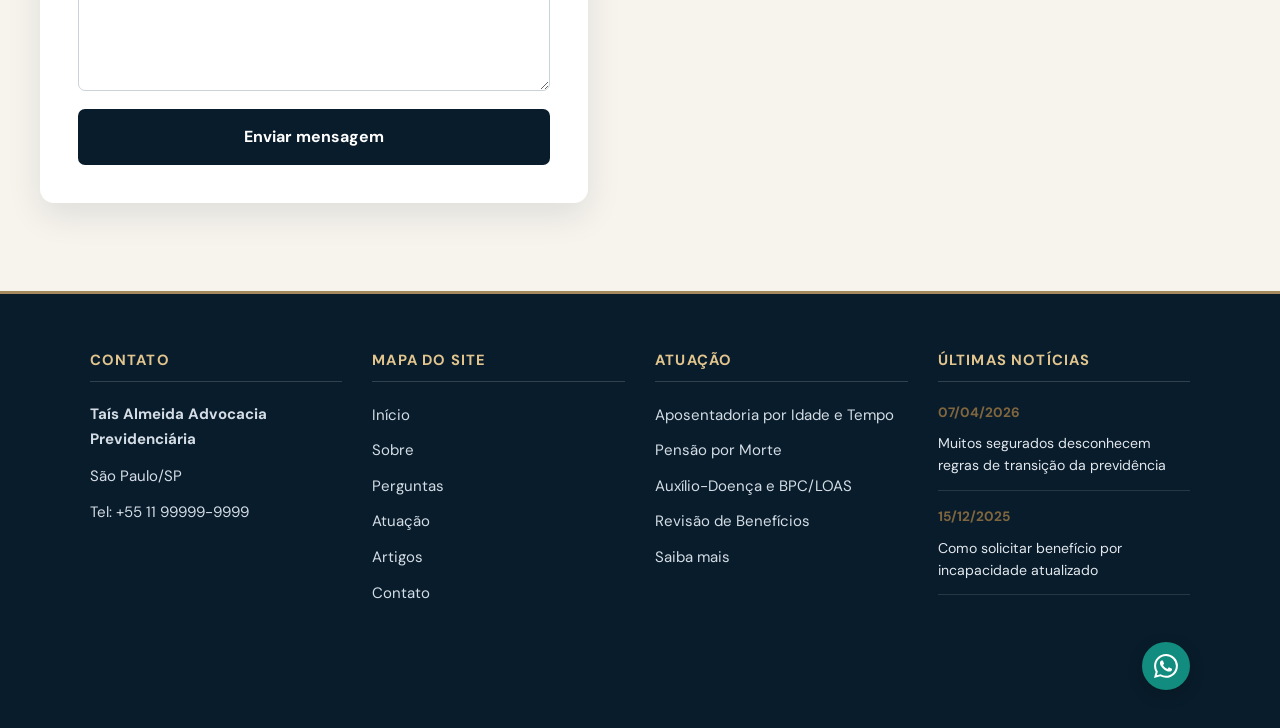
==== commit 700a4bef: "quase terminado faltando só aba pesquisar e alguns links" ====
--- a/index.html
+++ b/index.html
@@ -1,578 +1,670 @@
-<!DOCTYPE html>
-<html lang="pt-BR">
-<head>
-    <meta charset="UTF-8">
-    <meta name="viewport" content="width=device-width, initial-scale=1.0">
-    <title>Taís Almeida | Advocacia Previdenciária</title>
-    <link rel="stylesheet" href="CSS/style.css">
-    <link rel="stylesheet" href="CSS/carrosel.css">
-    <link rel="stylesheet" href="CSS/header.css">
-    <link rel="stylesheet" href="CSS/card.css">
-    <link rel="stylesheet" href="CSS/duvidas.css">
-    <link rel="stylesheet" href="CSS/footer.css">
-    <link rel="stylesheet" href="CSS/noticias.css">
-    <link rel="stylesheet" href="CSS/global.css">
-    <link rel="stylesheet" href="CSS/apresentacao.css">
-    <link rel="stylesheet" href="Acessibilidade.css/acessibilidade.css">
-    <link rel="preconnect" href="https://fonts.googleapis.com">
-    <link rel="preconnect" href="https://fonts.gstatic.com" crossorigin>
-    <link href="https://fonts.googleapis.com/css2?family=Lora:ital,wght@0,400..700;1,400..700&display=swap" rel="stylesheet">
-
-</head>
-<body>
-    
-    <header class="Navegação">
-        <img class="Logo" src="imagens/logo melhor.png" alt="Logo Taís Almeida Advocacia">
-      
-        <nav>
-            <div class="card">
-                <a href="index.html">INICIO</a>
-                <a href="Html/Sobre.html">SOBRE</a>
-                <a href="Html/Perguntas.html">PERGUNTAS</a>
-                <a href="Html/artigos.html">ARTIGOS</a>
-                <a href="Html/planejamentos.html">PLANEJAMENTOS</a>
-                <a href="Html/central.html">CENTRAL</a>
-            </div>
-
-            <div class="buscar" role="button" aria-label="Buscar"> 
-                <img src="Imagens/icons8-search-30.png" alt="">
-            </div>            
- 
-            <a href="https://www.instagram.com/taisalmeidapatrocinio.adv/"
-            class="socialContainer containerOne"
-            aria-label="Instagram"
-            target="_blank"
-            rel="noopener noreferrer">
-
-            <svg class="socialSvg instagramSvg" viewBox="0 0 16 16">
-            <path d="M8 0C5.829 0 5.556.01 4.703.048 3.85.088 3.269.222 2.76.42a3.917 3.917 0 0 0-1.417.923A3.927 3.927 0 0 0 .42 2.76C.222 3.268.087 3.85.048 4.7.01 5.555 0 5.827 0 8.001c0 2.172.01 2.444.048 3.297.04.852.174 1.433.372 1.942.205.526.478.972.923 1.417.444.445.89.719 1.416.923.51.198 1.09.333 1.942.372C5.555 15.99 5.827 16 8 16s2.444-.01 3.298-.048c.851-.04 1.434-.174 1.943-.372a3.916 3.916 0 0 0 1.416-.923c.445-.445.718-.891.923-1.417.197-.509.332-1.09.372-1.942C15.99 10.445 16 10.173 16 8s-.01-2.445-.048-3.299c-.04-.851-.175-1.433-.372-1.941a3.926 3.926 0 0 0-.923-1.417A3.911 3.911 0 0 0 13.24.42c-.51-.198-1.092-.333-1.943-.372C10.443.01 10.172 0 7.998 0h.003zm-.717 1.442h.718c2.136 0 2.389.007 3.232.046.78.035 1.204.166 1.486.275.373.145.64.319.92.599.28.28.453.546.598.92.11.281.24.705.275 1.485.039.843.047 1.096.047 3.231s-.008 2.389-.047 3.232c-.035.78-.166 1.203-.275 1.485a2.47 2.47 0 0 1-.599.919c-.28.28-.546.453-.92.598-.28.11-.704.24-1.485.276-.843.038-1.096.047-3.232.047s-2.39-.009-3.233-.047c-.78-.036-1.203-.166-1.485-.276a2.478 2.478 0 0 1-.92-.598 2.48 2.48 0 0 1-.6-.92c-.109-.281-.24-.705-.275-1.485-.038-.843-.046-1.096-.046-3.233 0-2.136.008-2.388.046-3.231.036-.78.166-1.204.276-1.486.145-.373.319-.64.599-.92.28-.28.546-.453.92-.598.282-.11.705-.24 1.485-.276.738-.034 1.024-.044 2.515-.045v.002zm4.988 1.328a.96.96 0 1 0 0 1.92.96.96 0 0 0 0-1.92zm-4.27 1.122a4.109 4.109 0 1 0 0 8.217 4.109 4.109 0 0 0 0-8.217zm0 1.441a2.667 2.667 0 1 1 0 5.334 2.667 2.667 0 0 1 0-5.334z"></path>
-            </svg>
-            </a>
-            
-            
-            <a href="https://wa.me/5511918598711"
-            class="socialContainer containerFour"
-            aria-label="WhatsApp"
-            target="_blank"
-            rel="noopener noreferrer">
-
-            <svg class="socialSvg whatsappSvg" viewBox="0 0 16 16">
-                <path d="M13.601 2.326A7.854 7.854 0 0 0 7.994 0C3.627 0 .068 3.558.064 7.926c0 1.399.366 2.76 1.057 3.965L0 16l4.204-1.102a7.933 7.933 0 0 0 3.79.965h.004c4.368 0 7.926-3.558 7.93-7.93A7.898 7.898 0 0 0 13.6 2.326zM7.994 14.521a6.573 6.573 0 0 1-3.356-.92l-.24-.144-2.494.654.666-2.433-.156-.251a6.56 6.56 0 0 1-1.007-3.505c0-3.626 2.957-6.584 6.591-6.584a6.56 6.56 0 0 1 4.66 1.931 6.557 6.557 0 0 1 1.928 4.66c-.004 3.639-2.961 6.592-6.592 6.592zm3.615-4.934c-.197-.099-1.17-.578-1.353-.646-.182-.065-.315-.099-.445.099-.133.197-.513.646-.627.775-.114.133-.232.148-.43.05-.197-.1-.836-.308-1.592-.985-.59-.525-.985-1.175-1.103-1.372-.114-.198-.011-.304.088-.403.087-.088.197-.232.296-.346.1-.114.133-.198.198-.33.065-.134.034-.248-.015-.347-.05-.099-.445-1.076-.612-1.47-.16-.389-.323-.335-.445-.34-.114-.007-.247-.007-.38-.007a.729.729 0 0 0-.529.247c-.182.198-.691.677-.691 1.654 0 .977.71 1.916.81 2.049.098.133 1.394 2.132 3.383 2.992.47.205.84.326 1.129.418.475.152.904.129 1.246.08.38-.058 1.171-.48 1.338-.943.164-.464.164-.86.114-.943-.049-.084-.182-.133-.38-.232z"></path>
-            </svg>
-
-    </a>
-        </nav> 
-    </header>
-
-
-    
-    <main>
-    
-
-    <section class="lex-carousel" aria-label="Destaques do LexWeb">
-
-        <div class="slides">
-
-            <!-- SLIDE 1 -->
-            <article class="slide active"
-                style="--bg: url('https://images.unsplash.com/photo-1589829545856-d10d557cf95f?auto=format&fit=crop&w=1800&q=85')">
-
-                <div class="slide-content">
-
-                    <span class="eyebrow">
-                        ADVOCACIA PREVIDENCIÁRIA
-                    </span>
-
-                    <h2>
-                        Direito previdenciário
-                        <span>mais acessível</span> para você
-                    </h2>
-
-                    <p>
-                        Informações confiáveis, ferramentas práticas
-                        e orientação para entender seus direitos.
-                    </p>
-
-                    <a href="#servicos" class="cta">
-                        Conheça nossos serviços
-                        <span>→</span>
-                    </a>
-
-                </div>
-            </article>
-
-            <!-- SLIDE 2 -->
-            <article class="slide"
-                style="--bg: url('https://images.unsplash.com/photo-1450101499163-c8848c66ca85?auto=format&fit=crop&w=1800&q=85')">
-
-                <div class="slide-content">
-
-                    <span class="eyebrow">
-                        PLANEJAMENTO INTELIGENTE
-                    </span>
-
-                    <h2>
-                        Entenda seus direitos
-                        <span>com clareza</span>
-                    </h2>
-
-                    <p>
-                        Conheça nossas calculadoras e organize
-                        informações importantes para o seu planejamento.
-                    </p>
-
-                    <a href="#calculadoras" class="cta">
-                        Explorar calculadoras
-                        <span>→</span>
-                    </a>
-
-                </div>
-            </article>
-
-            <!-- SLIDE 3 -->
-            <article class="slide"
-                style="--bg: url('https://images.unsplash.com/photo-1516321318423-f06f85e504b3?auto=format&fit=crop&w=1800&q=85')">
-
-                <div class="slide-content">
-
-                    <span class="eyebrow">
-                        CONHECIMENTO AO SEU ALCANCE
-                    </span>
-
-                    <h2>
-                        Informação simples para
-                        <span>decisões melhores</span>
-                    </h2>
-
-                    <p>
-                        Conteúdos explicativos para ajudar você
-                        a compreender os principais temas previdenciários.
-                    </p>
-
-                    <a href="#artigos" class="cta">
-                        Ler nossos artigos
-                        <span>→</span>
-                    </a>
-
-                </div>
-            </article>
-
-            <!-- SLIDE 4 -->
-            <article class="slide"
-                style="--bg: url('https://images.unsplash.com/photo-1471286174890-9c112ffca5b4?auto=format&fit=crop&w=1800&q=85')">
-
-                <div class="slide-content">
-
-                    <span class="eyebrow">
-                        ATENDIMENTO HUMANIZADO
-                    </span>
-
-                    <h2>
-                        Mais tranquilidade para
-                        <span>cuidar do seu futuro</span>
-                    </h2>
-
-                    <p>
-                        Encontre informações para dar seus próximos
-                        passos com mais segurança e confiança.
-                    </p>
-
-                    <a href="#contato" class="cta">
-                        Entre em contato
-                        <span>→</span>
-                    </a>
-
-                </div>
-            </article>
-
-        </div>
-
-        <button
-            class="arrow prev"
-            type="button"
-            aria-label="Slide anterior">
-            ‹
-        </button>
-
-        <button
-            class="arrow next"
-            type="button"
-            aria-label="Próximo slide">
-            ›
-        </button>
-
-        <div class="carousel-bottom">
-
-            <div class="indicators" aria-label="Selecionar slide">
-
-                <button
-                    class="dot active"
-                    type="button"
-                    aria-label="Slide 1"
-                    aria-current="true">
-                </button>
-
-                <button
-                    class="dot"
-                    type="button"
-                    aria-label="Slide 2">
-                </button>
-
-                <button
-                    class="dot"
-                    type="button"
-                    aria-label="Slide 3">
-                </button>
-
-                <button
-                    class="dot"
-                    type="button"
-                    aria-label="Slide 4">
-                </button>
-
-            </div>
-
-            <span class="counter" aria-live="polite">
-                01 / 04
-            </span>
-
-        </div>
-
-    </section>
-    
-    
-
-
-<section class="apresentacao-tais" id="inicio">
-    <div class="apresentacao-container">
-
-        <div class="apresentacao-conteudo">
-            <span class="apresentacao-etiqueta">
-                ADVOCACIA PREVIDENCIARIA
-            </span>
-
-            <h1>
-                Seus direitos merecem
-                <span>atencão e cuidado.</span>
-            </h1>
-
-            <p class="apresentacao-descricao">
-                Conheca as possibilidades para sua situacao
-                previdenciaria e encontre orientacão para
-                tomar decisões com mais seguranca.
-            </p>
-
-            <div class="apresentacao-acoes">
-                <a href="#duvidas-form" class="botao-apresentacao">
-                    Fale com a Tais
-                    <span aria-hidden="true">&rarr;</span>
-                </a>
-
-                <a href="Sobre.html" class="link-apresentacao">
-                    Conheca meu trabalho
-                </a>
-            </div>
-
-            <div class="apresentacao-destaque">
-                <span class="destaque-linha"></span>
-                <p>
-                    Atendimento com clareza, responsabilidade
-                    e atenção a cada historia.
-                </p>
-            </div>
-        </div>
-
-        <div class="apresentacao-imagem-container">
-            <img
-                src="Imagens/Banner_advogada_4K.jpg"
-                alt="Taís Almeida, advogada previdenciária"
-                class="apresentacao-imagem"
-            >
-
-            <div class="apresentacao-assinatura">
-                <span>Taís Almeida</span>
-                <p>Advocacia Previdenciária</p>
-            </div>
-        </div>
-
-    </div>
-</section>
-
-        <div class="center">
-        <div class="texto_centro"><h2>TALVEZ VOCÊ ESTEJA PASSANDO POR UMA DESSAS SITUAÇÕES</h2></div>
-        </div>
-
-    <section class="servicos-section" id="atuacao">
-        
-        <div class="container-card">
-            
-            <div class="card-item">
-                <img class="imagens" src="Imagens/icons8-cancel-order-50.png" alt="Calculadora">
-                <h3 class="titulo">Meu benefício foi negado</h3>
-                <p class="descricao">Teve o pedido recusado pelo INSS? Vamos analisar o motivo e buscar a reversão do seu direito..</p>
-                <a href="PlanejamentosHtml/planejamentos.html" class="btn-card">Quero entender</a>
-            </div>
-            
-            <div class="card-item">
-                <img class="imagens" src="Imagens/icons8-calendar-50.png" alt="Atendimento">
-                <h3 class="titulo">Não sei quando posso me aposentar</h3>
-                <p class="descricao">Descubra o momento ideal e a melhor regra de transição para o seu pedido de aposentadoria.</p>
-                <a href="PlanejamentosHtml/planejamentos.html" class="btn-card">Conhecer planejamentos</a>
-            </div>
-            
-            <div class="card-item">
-                <img class="imagens" src="Imagens/icons8-job-50.png" alt="Escritório">
-                <h3 class="titulo">Estou sem conseguir trabalhar</h3>
-                <p class="descricao">Afastado por doença ou acidente? Orientamos sobre a perícia médica e concessão do auxílio-doença.</p>
-                <a href="Perguntas.html" class="btn-card">Saber mais</a>
-            </div>
-
-            <div class="card-item">
-                <img class="imagens" src="Imagens/icons8-social-network-64 (1).png" alt="Atendimento">
-                <h3 class="titulo">Tenho dúvidas sobre o BPC/LOAS</h3>
-                <p class="descricao">Entenda os critérios de renda e vulnerabilidade para garantir o benefício assistencial.</p>
-                   <a href="PlanejamentosHtml/planejamentos.html" class="btn-card">Quero entender</a>
-               
-            </div>
-            
-            <div class="card-item">
-                <img class="imagens" src="Imagens/icons8-inquiry-50 (1).png" alt="Escritório">
-                <h3 class="titulo">Meu beneficio pode estar errado</h3>
-                <p class="descricao">Verifique se o seu benefício precisa ser revisto..</p>
-                <a href="Perguntas.html" class="btn-card">Ver Perguntas</a>
-            </div>
-        </div>
-        </section>
-
-        <section id="artigos" class="secao-noticias">
-    <div class="noticias-container">
-        <div class="noticias-header">
-            <h2>Últimas Notícias e Artigos</h2>
-            <p>Fique por dentro das atualizações do INSS e garanta seus direitos previdenciários.</p>
-        </div>
-
-        <div class="noticias-grid">
-            <!-- notiicia 1 -->
-            <article class="noticia-card">
-                <img src="https://images.unsplash.com/photo-1589829545856-d10d557cf95f?auto=format&fit=crop&w=600&q=80" alt="Livros jurídicos sobre uma mesa" loading="lazy" decoding="async">
-                <div class="noticia-conteudo">
-                    <span class="data-noticia">07/04/2026</span>
-                    <h3>Regras de transição da previdência: o que muda?</h3>
-                    <p>Muitos segurados desconhecem as novas regras de transição. Entenda como elas afetam a sua aposentadoria.</p>
-                    <a href="#" class="btn-ler-mais">Ler artigo completo &rarr;</a>
-                </div>
-            </article>
-
-           <!-- noticia 2 -->
-            <article class="noticia-card">
-                <img src="https://images.unsplash.com/photo-1450133064473-71024230f91b?auto=format&fit=crop&w=600&q=80" alt="Documentos e material de trabalho sobre uma mesa" loading="lazy" decoding="async">
-                <div class="noticia-conteudo">
-                    <span class="data-noticia">15/12/2025</span>
-                    <h3>Como solicitar benefício por incapacidade atualizado</h3>
-                    <p>Saiba quais documentos são essenciais e como evitar o indeferimento do seu auxílio-doença no INSS.</p>
-                    <a href="#" class="btn-ler-mais">Ler artigo completo &rarr;</a>
-                </div>
-            </article>
-        </div>
-    </div>
-</section>
-
-
-
-
-
-       <section id="duvidas-form" class="secao-duvida">
-        <div class="banner-fundo">
-            <div class="banner-texto-topo">
-                <span>Advocacia Previdenciária</span>
-                <h2>Como podemos auxiliar?</h2>
-                <p>Com atendimento humanizado e informações claras, ajudamos você a compreender caminhos possíveis para sua situação previdenciária.</p>
-            </div>
-        </div>
-
-        <div class="duvida-layout-flex">
-            <div class="duvida-container">
-                <div class="duvida-texto">
-                    <h2>Tire sua dúvida</h2>
-                    <p>Preencha o formulário para entrar em contato com a equipe de advocacia previdenciária.</p>
-                </div>
-
-                <form action="https://formsubmit.co/seu-email@exemplo.com" method="POST" class="form-duvida">
-                    <input type="hidden" name="_subject" value="Nova dúvida enviada pelo site LexWeb">
-                    <input type="hidden" name="_captcha" value="false">
-
-                    <div class="grupo-input">
-                        <label for="nome">Nome</label>
-                        <input type="text" id="nome" name="name" autocomplete="name" required placeholder="Seu nome completo">
-                    </div>
-
-                    <div class="grupo-input">
-                        <label for="email">E-mail</label>
-                        <input type="email" id="email" name="email" autocomplete="email" required placeholder="seu@email.com">
-                    </div>
-
-                    <div class="grupo-input">
-                        <label for="telefone">Telefone / WhatsApp</label>
-                        <input type="tel" id="telefone" name="phone" autocomplete="tel" inputmode="tel" required placeholder="(11) 99999-9999">
-                    </div>
-
-                    <div class="grupo-input">
-                        <label for="mensagem">Escreva sua dúvida</label>
-                        <textarea id="mensagem" name="message" rows="4" required placeholder="Descreva brevemente sua dúvida"></textarea>
-                    </div>
-
-                    <button type="submit" class="btn-enviar-duvida">Enviar mensagem</button>
-                </form>
-            </div>
-
-            <div class="perguntas-frequentes" id="perguntas">
-                <h2 class="titulos-perguntas">Perguntas frequentes</h2>
-                <article class="faq-item">
-                    <h3>Quando procurar uma advogada previdenciária?</h3>
-                    <p>Você pode buscar orientação quando tiver dúvidas sobre pedidos, negativas, revisões ou planejamento de benefícios do INSS.</p>
-                    <p>Cada situação depende de documentos e circunstâncias individuais. Uma avaliação profissional ajuda a entender quais caminhos podem ser aplicáveis ao seu caso.</p>
-                    <a href="Perguntas.html" class="link-artigo">Veja outras perguntas frequentes</a>
-                </article>
-            </div>
-        </div>
-    </section>
-
-    </main>
-
-    <footer id="contato">
-        <div class="footer-coluna contato-info">
-            <h3>Contato</h3>
-            <p><strong>Taís Almeida Advocacia Previdenciária</strong></p>
-            <p>São Paulo/SP</p>
-            <p>Tel: +55 11 99999-9999</p>
-        </div>
-
-        <div class="footer-coluna mapa">
-            <h3>Mapa do site</h3>
-            <ul>
-                <li><a href="#inicio">Início</a></li>
-                <li><a href="Sobre.html">Sobre</a></li>
-                <li><a href="Perguntas.html">Perguntas</a></li>
-                <li><a href="#atuacao">Atuação</a></li>
-                <li><a href="#artigos">Artigos</a></li>
-                <li><a href="PlanejamentosHtml/planejamentos.html">Planejamento</a></li>
-                <li><a href="#contato">Contato</a></li>
-            </ul>
-        </div>
-
-        <div class="footer-coluna atuacao">
-            <h3>Atuação</h3>
-            <ul>
-                <li><span>Aposentadoria por Idade e Tempo</span></li>
-                <li><span>Pensão por Morte</span></li>
-                <li><span>Auxílio-Doença e BPC/LOAS</span></li>
-                <li><span>Revisão de Benefícios</span></li>
-                <li><a href="PlanejamentosHtml/planejamentos.html">Saiba mais</a></li>
-            </ul>
-        </div>
-
-        <div class="footer-coluna noticias">
-            <h3>Últimas notícias</h3>
-            <div class="noticia-item">
-                <span class="data-noticia">07/04/2026</span>
-                <p>Muitos segurados desconhecem regras de transição da previdência</p>
-            </div>
-            <div class="noticia-item">
-                <span class="data-noticia">15/12/2025</span>
-                <p>Como solicitar benefício por incapacidade atualizado</p>
-            </div>
-        </div>
-
-        <a class="Btn" href="https://wa.me/5511918598711" aria-label="Conversar pelo WhatsApp" target="_blank" rel="noopener noreferrer">
-            <div class="sign">
-                <svg class="socialSvg whatsappSvg" viewBox="0 0 16 16">
-                    <path d="M13.601 2.326A7.854 7.854 0 0 0 7.994 0C3.627 0 .068 3.558.064 7.926c0 1.399.366 2.76 1.057 3.965L0 16l4.204-1.102a7.933 7.933 0 0 0 3.79.965h.004c4.368 0 7.926-3.558 7.93-7.93A7.898 7.898 0 0 0 13.6 2.326zM7.994 14.521a6.573 6.573 0 0 1-3.356-.92l-.24-.144-2.494.654.666-2.433-.156-.251a6.56 6.56 0 0 1-1.007-3.505c0-3.626 2.957-6.584 6.591-6.584a6.56 6.56 0 0 1 4.66 1.931 6.557 6.557 0 0 1 1.928 4.66c-.004 3.639-2.961 6.592-6.592 6.592zm3.615-4.934c-.197-.099-1.17-.578-1.353-.646-.182-.065-.315-.099-.445.099-.133.197-.513.646-.627.775-.114.133-.232.148-.43.05-.197-.1-.836-.308-1.592-.985-.59-.525-.985-1.175-1.103-1.372-.114-.198-.011-.304.088-.403.087-.088.197-.232.296-.346.1-.114.133-.198.198-.33.065-.134.034-.248-.015-.347-.05-.099-.445-1.076-.612-1.47-.16-.389-.323-.335-.445-.34-.114-.007-.247-.007-.38-.007a.729.729 0 0 0-.529.247c-.182.198-.691.677-.691 1.654 0 .977.71 1.916.81 2.049.098.133 1.394 2.132 3.383 2.992.47.205.84.326 1.129.418.475.152.904.129 1.246.08.38-.058 1.171-.48 1.338-.943.164-.464.164-.86.114-.943-.049-.084-.182-.133-.38-.232z"></path>
-                </svg>
-            </div>
-            <div class="text">Whatsapp</div>
-        </a>
-
-        
-
-<!-- Acessibilidade LexWeb -->
-<section class="lex-acessibilidade" aria-labelledby="titulo-acessibilidade">
-    <div class="lex-acessibilidade-intro">
-        <h2 id="titulo-acessibilidade">Acessibilidade</h2>
-        <p>Personalize sua experiência de navegação.</p>
-    </div>
-
-    <div class="lex-acessibilidade-botoes">
-        <button type="button" class="lex-ac-btn"
-            data-acao="diminuir" aria-label="Diminuir tamanho do texto"
-            title="Diminuir fonte">
-            <span class="lex-ac-icone" aria-hidden="true">A−</span>
-            <span>Diminuir fonte</span>
-        </button>
-
-        <button type="button" class="lex-ac-btn"
-            data-acao="normal" aria-label="Restaurar tamanho normal do texto"
-            title="Restaurar fonte">
-            <span class="lex-ac-icone" aria-hidden="true">A</span>
-            <span>Fonte normal</span>
-        </button>
-
-        <button type="button" class="lex-ac-btn"
-            data-acao="aumentar" aria-label="Aumentar tamanho do texto"
-            title="Aumentar fonte">
-            <span class="lex-ac-icone" aria-hidden="true">A+</span>
-            <span>Aumentar fonte</span>
-        </button>
-
-        <button type="button" class="lex-ac-btn"
-            data-acao="noturno" aria-pressed="false">
-            <span class="lex-ac-icone" aria-hidden="true">◐</span>
-            <span>Modo noturno</span>
-        </button>
-
-        <button type="button" class="lex-ac-btn"
-            data-acao="contraste" aria-pressed="false">
-            <span class="lex-ac-icone" aria-hidden="true">◑</span>
-            <span>Alto contraste</span>
-        </button>
-
-        <button type="button" class="lex-ac-btn"
-            data-acao="espacamento" aria-pressed="false">
-            <span class="lex-ac-icone" aria-hidden="true">≡</span>
-            <span>Espaçamento</span>
-        </button>
-
-        <button type="button" class="lex-ac-btn"
-            data-acao="links" aria-pressed="false">
-            <span class="lex-ac-icone" aria-hidden="true">↗</span>
-            <span>Destacar links</span>
-        </button>
-
-        <button type="button" class="lex-ac-btn"
-            data-acao="ler" aria-label="Ler o conteúdo da página">
-            <span class="lex-ac-icone" aria-hidden="true">♫</span>
-            <span>Ler página</span>
-        </button>
-
-        <button type="button" class="lex-ac-btn"
-            data-acao="parar" aria-label="Parar leitura da página">
-            <span class="lex-ac-icone" aria-hidden="true">■</span>
-            <span>Parar leitura</span>
-        </button>
-
-        <button type="button" class="lex-ac-restaurar"
-            data-acao="restaurar">
-            Restaurar configurações
-        </button>
-    </div>
-
-    <p class="lex-ac-status" id="lex-ac-status"
-       role="status" aria-live="polite"></p>
-</section>
-
-
-
-    </footer>
-<script src="javascript/acessibilidade.js"></script>
-<script src="javascript/script.js"></script>
-</body>
-</html>
+<!DOCTYPE html>
+<html lang="pt-BR">
+<head>
+    <meta charset="UTF-8">
+    <meta name="viewport" content="width=device-width, initial-scale=1.0">
+    <title>Taís Almeida | Advocacia Previdenciária</title>
+    <link rel="stylesheet" href="CSS/style.css">
+    <link rel="stylesheet" href="CSS/carrosel.css">
+    <link rel="stylesheet" href="CSS/header.css">
+    <link rel="stylesheet" href="CSS/card.css">
+    <link rel="stylesheet" href="CSS/duvidas.css">
+    <link rel="stylesheet" href="CSS/footer.css">
+    <link rel="stylesheet" href="CSS/noticias.css">
+    <link rel="stylesheet" href="CSS/global.css">
+    <link rel="stylesheet" href="CSS/apresentacao.css">
+    <link rel="stylesheet" href="CSS/acessos.css">
+    <link rel="stylesheet" href="Acessibilidade.css/acessibilidade.css">
+    <link rel="preconnect" href="https://fonts.googleapis.com">
+    <link rel="preconnect" href="https://fonts.gstatic.com" crossorigin>
+    <link href="https://fonts.googleapis.com/css2?family=Lora:ital,wght@0,400..700;1,400..700&display=swap" rel="stylesheet">
+
+</head>
+<body>
+    
+    <header class="Navegação">
+        <img class="Logo" src="imagens/logo melhor.png" alt="Logo Taís Almeida Advocacia">
+      
+        <nav>
+            <div class="card">
+                <a href="index.html">INICIO</a>
+                <a href="Html/Sobre.html">SOBRE</a>
+                <a href="Html/Perguntas.html">PERGUNTAS</a>
+                <a href="ArtigosHtml/artigos.html">ARTIGOS</a>
+                <a href="CentralLex/central.html">CENTRAL LEX</a>
+            </div>
+
+            <div class="buscar" role="button" aria-label="Buscar"> 
+                <img src="Imagens/icons8-search-30.png" alt="">
+            </div>            
+ 
+            <a href="https://www.instagram.com/taisalmeidapatrocinio.adv/"
+            class="socialContainer containerOne"
+            aria-label="Instagram"
+            target="_blank"
+            rel="noopener noreferrer">
+
+            <svg class="socialSvg instagramSvg" viewBox="0 0 16 16">
+            <path d="M8 0C5.829 0 5.556.01 4.703.048 3.85.088 3.269.222 2.76.42a3.917 3.917 0 0 0-1.417.923A3.927 3.927 0 0 0 .42 2.76C.222 3.268.087 3.85.048 4.7.01 5.555 0 5.827 0 8.001c0 2.172.01 2.444.048 3.297.04.852.174 1.433.372 1.942.205.526.478.972.923 1.417.444.445.89.719 1.416.923.51.198 1.09.333 1.942.372C5.555 15.99 5.827 16 8 16s2.444-.01 3.298-.048c.851-.04 1.434-.174 1.943-.372a3.916 3.916 0 0 0 1.416-.923c.445-.445.718-.891.923-1.417.197-.509.332-1.09.372-1.942C15.99 10.445 16 10.173 16 8s-.01-2.445-.048-3.299c-.04-.851-.175-1.433-.372-1.941a3.926 3.926 0 0 0-.923-1.417A3.911 3.911 0 0 0 13.24.42c-.51-.198-1.092-.333-1.943-.372C10.443.01 10.172 0 7.998 0h.003zm-.717 1.442h.718c2.136 0 2.389.007 3.232.046.78.035 1.204.166 1.486.275.373.145.64.319.92.599.28.28.453.546.598.92.11.281.24.705.275 1.485.039.843.047 1.096.047 3.231s-.008 2.389-.047 3.232c-.035.78-.166 1.203-.275 1.485a2.47 2.47 0 0 1-.599.919c-.28.28-.546.453-.92.598-.28.11-.704.24-1.485.276-.843.038-1.096.047-3.232.047s-2.39-.009-3.233-.047c-.78-.036-1.203-.166-1.485-.276a2.478 2.478 0 0 1-.92-.598 2.48 2.48 0 0 1-.6-.92c-.109-.281-.24-.705-.275-1.485-.038-.843-.046-1.096-.046-3.233 0-2.136.008-2.388.046-3.231.036-.78.166-1.204.276-1.486.145-.373.319-.64.599-.92.28-.28.546-.453.92-.598.282-.11.705-.24 1.485-.276.738-.034 1.024-.044 2.515-.045v.002zm4.988 1.328a.96.96 0 1 0 0 1.92.96.96 0 0 0 0-1.92zm-4.27 1.122a4.109 4.109 0 1 0 0 8.217 4.109 4.109 0 0 0 0-8.217zm0 1.441a2.667 2.667 0 1 1 0 5.334 2.667 2.667 0 0 1 0-5.334z"></path>
+            </svg>
+            </a>
+            
+            
+            <a href="https://wa.me/5511918598711"
+            class="socialContainer containerFour"
+            aria-label="WhatsApp"
+            target="_blank"
+            rel="noopener noreferrer">
+
+            <svg class="socialSvg whatsappSvg" viewBox="0 0 16 16">
+                <path d="M13.601 2.326A7.854 7.854 0 0 0 7.994 0C3.627 0 .068 3.558.064 7.926c0 1.399.366 2.76 1.057 3.965L0 16l4.204-1.102a7.933 7.933 0 0 0 3.79.965h.004c4.368 0 7.926-3.558 7.93-7.93A7.898 7.898 0 0 0 13.6 2.326zM7.994 14.521a6.573 6.573 0 0 1-3.356-.92l-.24-.144-2.494.654.666-2.433-.156-.251a6.56 6.56 0 0 1-1.007-3.505c0-3.626 2.957-6.584 6.591-6.584a6.56 6.56 0 0 1 4.66 1.931 6.557 6.557 0 0 1 1.928 4.66c-.004 3.639-2.961 6.592-6.592 6.592zm3.615-4.934c-.197-.099-1.17-.578-1.353-.646-.182-.065-.315-.099-.445.099-.133.197-.513.646-.627.775-.114.133-.232.148-.43.05-.197-.1-.836-.308-1.592-.985-.59-.525-.985-1.175-1.103-1.372-.114-.198-.011-.304.088-.403.087-.088.197-.232.296-.346.1-.114.133-.198.198-.33.065-.134.034-.248-.015-.347-.05-.099-.445-1.076-.612-1.47-.16-.389-.323-.335-.445-.34-.114-.007-.247-.007-.38-.007a.729.729 0 0 0-.529.247c-.182.198-.691.677-.691 1.654 0 .977.71 1.916.81 2.049.098.133 1.394 2.132 3.383 2.992.47.205.84.326 1.129.418.475.152.904.129 1.246.08.38-.058 1.171-.48 1.338-.943.164-.464.164-.86.114-.943-.049-.084-.182-.133-.38-.232z"></path>
+            </svg>
+
+    </a>
+        </nav> 
+    </header>
+
+
+    
+    <main>
+    
+
+    <section class="lex-carousel" aria-label="Destaques do LexWeb">
+
+        <div class="slides">
+
+            <!-- SLIDE 1 -->
+            <article class="slide active"
+                style="--bg: url('https://images.unsplash.com/photo-1589829545856-d10d557cf95f?auto=format&fit=crop&w=1800&q=85')">
+
+                <div class="slide-content">
+
+                    <span class="eyebrow">
+                        ADVOCACIA PREVIDENCIÁRIA
+                    </span>
+
+                    <h2>
+                        Direito previdenciário
+                        <span>mais acessível</span> para você
+                    </h2>
+
+                    <p>
+                        Informações confiáveis, ferramentas práticas
+                        e orientação para entender seus direitos.
+                    </p>
+
+                    <a href="#servicos" class="cta">
+                        Conheça nossos serviços
+                        <span>→</span>
+                    </a>
+
+                </div>
+            </article>
+
+            <!-- SLIDE 2 -->
+            <article class="slide"
+                style="--bg: url('https://images.unsplash.com/photo-1450101499163-c8848c66ca85?auto=format&fit=crop&w=1800&q=85')">
+
+                <div class="slide-content">
+
+                    <span class="eyebrow">
+                        CENTRAL INTELIGENTE
+                    </span>
+
+                    <h2>
+                        Entenda seus direitos
+                        <span>com clareza</span>
+                    </h2>
+
+                    <p>
+                        Conheça nossas calculadoras e organize
+                        informações importantes para o seu planejamento.
+                    </p>
+
+                    <a href="CentralLex/central.html" class="cta">
+                        Explorar calculadoras
+                        <span>→</span>
+                    </a>
+
+                </div>
+            </article>
+
+            <!-- SLIDE 3 -->
+            <article class="slide"
+                style="--bg: url('https://images.unsplash.com/photo-1516321318423-f06f85e504b3?auto=format&fit=crop&w=1800&q=85')">
+
+                <div class="slide-content">
+
+                    <span class="eyebrow">
+                        CONHECIMENTO AO SEU ALCANCE
+                    </span>
+
+                    <h2>
+                        Informação simples para
+                        <span>decisões melhores</span>
+                    </h2>
+
+                    <p>
+                        Conteúdos explicativos para ajudar você
+                        a compreender os principais temas previdenciários.
+                    </p>
+
+                    <a href="ArtigosHtml/artigos.html" class="cta">
+                        Ler nossos artigos
+                        <span>→</span>
+                    </a>
+
+                </div>
+            </article>
+
+            <!-- SLIDE 4 -->
+            <article class="slide"
+                style="--bg: url('https://images.unsplash.com/photo-1471286174890-9c112ffca5b4?auto=format&fit=crop&w=1800&q=85')">
+
+                <div class="slide-content">
+
+                    <span class="eyebrow">
+                        ATENDIMENTO HUMANIZADO
+                    </span>
+
+                    <h2>
+                        Mais tranquilidade para
+                        <span>cuidar do seu futuro</span>
+                    </h2>
+
+                    <p>
+                        Encontre informações para dar seus próximos
+                        passos com mais segurança e confiança.
+                    </p>
+
+                    <a href="https://wa.me/5511918598711"
+                    class="cta"
+                    aria-label="WhatsApp"
+                    target="_blank"
+                    rel="noopener noreferrer">
+
+                        Entre em contato
+                        <span>→</span>
+                    </a>
+
+                </div>
+            </article>
+
+        </div>
+
+        <button
+            class="arrow prev"
+            type="button"
+            aria-label="Slide anterior">
+            ‹
+        </button>
+
+        <button
+            class="arrow next"
+            type="button"
+            aria-label="Próximo slide">
+            ›
+        </button>
+
+        <div class="carousel-bottom">
+
+            <div class="indicators" aria-label="Selecionar slide">
+
+                <button
+                    class="dot active"
+                    type="button"
+                    aria-label="Slide 1"
+                    aria-current="true">
+                </button>
+
+                <button
+                    class="dot"
+                    type="button"
+                    aria-label="Slide 2">
+                </button>
+
+                <button
+                    class="dot"
+                    type="button"
+                    aria-label="Slide 3">
+                </button>
+
+                <button
+                    class="dot"
+                    type="button"
+                    aria-label="Slide 4">
+                </button>
+
+            </div>
+
+            <span class="counter" aria-live="polite">
+                01 / 04
+            </span>
+
+        </div>
+
+    </section>
+    
+    
+
+
+<section class="apresentacao-tais" id="inicio">
+    <div class="apresentacao-container">
+
+        <div class="apresentacao-conteudo">
+            <span class="apresentacao-etiqueta">
+                ADVOCACIA PREVIDENCIARIA
+            </span>
+
+            <h1>
+                Seus direitos merecem
+                <span>atencão e cuidado.</span>
+            </h1>
+
+            <p class="apresentacao-descricao">
+                Conheca as possibilidades para sua situacao
+                previdenciaria e encontre orientacão para
+                tomar decisões com mais seguranca.
+            </p>
+
+            <div class="apresentacao-acoes">
+                <a href="#duvidas-form" class="botao-apresentacao">
+                    Fale com a Tais
+                    <span aria-hidden="true">&rarr;</span>
+                </a>
+
+                <a href="Sobre.html" class="link-apresentacao">
+                    Conheca meu trabalho
+                </a>
+            </div>
+
+            <div class="apresentacao-destaque">
+                <span class="destaque-linha"></span>
+                <p>
+                    Atendimento com clareza, responsabilidade
+                    e atenção a cada historia.
+                </p>
+            </div>
+        </div>
+
+        <div class="apresentacao-imagem-container">
+            <img
+                src="Imagens/Banner_advogada_4K.jpg"
+                alt="Taís Almeida, advogada previdenciária"
+                class="apresentacao-imagem"
+            >
+
+            <div class="apresentacao-assinatura">
+                <span>Taís Almeida</span>
+                <p>Advocacia Previdenciária</p>
+            </div>
+        </div>
+
+    </div>
+</section>
+
+
+    
+<!-- =========================================
+     ACESSOS RÁPIDOS LEXWEB
+========================================= -->
+<section class="lex-acessos" id="acessos" aria-labelledby="lex-acessos-titulo">
+
+    <div class="lex-acessos-container">
+
+        <div class="lex-acessos-intro" data-reveal>
+            <span class="lex-acessos-etiqueta">LEXWEB • ACESSO FACILITADO</span>
+
+            <h2 id="lex-acessos-titulo">
+                Como podemos ajudar você?
+            </h2>
+
+            <p>
+                Cada situação exige uma orientação diferente.
+                Escolha o caminho que mais combina com sua necessidade
+                e encontre informações para dar o próximo passo.
+            </p>
+        </div>
+
+        <div class="lex-acessos-grid">
+
+            <!-- CARD 1 -->
+            <article class="lex-acesso-card lex-acesso-destaque" data-reveal>
+                <div class="lex-acesso-topo">
+                    <span class="lex-acesso-numero">01</span>
+                    <span class="lex-acesso-simbolo" aria-hidden="true">↗</span>
+                </div>
+
+                <span class="lex-acesso-categoria">ORIENTAÇÃO</span>
+
+                <h3>Resolver um problema</h3>
+
+                <p>
+                    Entenda melhor situações envolvendo benefícios,
+                    dificuldades para trabalhar ou possíveis erros
+                    na concessão do seu benefício.
+                </p>
+
+                <ul class="lex-acesso-links">
+                    <li>
+                        <a href="#duvidas-form">
+                            Benefício negado
+                            <span aria-hidden="true">→</span>
+                        </a>
+                    </li>
+                    <li>
+                        <a href="#duvidas-form">
+                            Incapacidade para o trabalho
+                            <span aria-hidden="true">→</span>
+                        </a>
+                    </li>
+                    <li>
+                        <a href="#duvidas-form">
+                            Revisão de benefício
+                            <span aria-hidden="true">→</span>
+                        </a>
+                    </li>
+                </ul>
+
+                <a class="lex-acesso-cta" href="#duvidas-form">
+                    Buscar orientação <span aria-hidden="true">→</span>
+                </a>
+            </article>
+
+            <!-- CARD 2 -->
+            <article class="lex-acesso-card" data-reveal>
+                <div class="lex-acesso-topo">
+                    <span class="lex-acesso-numero">02</span>
+                    <span class="lex-acesso-simbolo" aria-hidden="true">◷</span>
+                </div>
+
+                <span class="lex-acesso-categoria">PLANEJAMENTO</span>
+
+                <h3>Planejar meu futuro</h3>
+
+                <p>
+                    Explore ferramentas e informações para compreender
+                    melhor sua trajetória previdenciária e se preparar
+                    para as próximas etapas.
+                </p>
+
+                <ul class="lex-acesso-links">
+                    <li>
+                        <a href="Html/planejamentos.html">
+                            Planejamento previdenciário
+                            <span aria-hidden="true">→</span>
+                        </a>
+                    </li>
+                    <li>
+                        <a href="Html/planejamentos.html#calculadoras">
+                            Calculadoras
+                            <span aria-hidden="true">→</span>
+                        </a>
+                    </li>
+                    <li>
+                        <a href="Html/Perguntas.html">
+                            Dúvidas sobre aposentadoria
+                            <span aria-hidden="true">→</span>
+                        </a>
+                    </li>
+                </ul>
+
+                <a class="lex-acesso-cta" href="Html/planejamentos.html">
+                    Explorar planejamentos <span aria-hidden="true">→</span>
+                </a>
+            </article>
+
+            <!-- CARD 3 -->
+            <article class="lex-acesso-card" data-reveal>
+                <div class="lex-acesso-topo">
+                    <span class="lex-acesso-numero">03</span>
+                    <span class="lex-acesso-simbolo" aria-hidden="true">⌕</span>
+                </div>
+
+                <span class="lex-acesso-categoria">INFORMAÇÃO</span>
+
+                <h3>Entender meus direitos</h3>
+
+                <p>
+                    Acesse conteúdos informativos, esclareça dúvidas
+                    frequentes e conheça melhor os assuntos relacionados
+                    aos seus direitos previdenciários.
+                </p>
+
+                <ul class="lex-acesso-links">
+                    <li>
+                        <a href="Html/Perguntas.html">
+                            Perguntas frequentes
+                            <span aria-hidden="true">→</span>
+                        </a>
+                    </li>
+                    <li>
+                        <a href="Html/artigos.html">
+                            Artigos e notícias
+                            <span aria-hidden="true">→</span>
+                        </a>
+                    </li>
+                    <li>
+                        <a href="Html/central.html">
+                            Central Lex
+                            <span aria-hidden="true">→</span>
+                        </a>
+                    </li>
+                </ul>
+
+                <a class="lex-acesso-cta" href="Html/central.html">
+                    Explorar conteúdos <span aria-hidden="true">→</span>
+                </a>
+            </article>
+
+        </div>
+
+        <p class="lex-acessos-nota" data-reveal>
+            Conteúdos informativos não substituem a análise individual
+            de um profissional habilitado.
+        </p>
+
+    </div>
+</section>
+
+
+        
+
+
+
+
+       <section id="duvidas-form" class="secao-duvida">
+        <div class="banner-fundo">
+            <div class="banner-texto-topo">
+                <span>Advocacia Previdenciária</span>
+                <h2>Como podemos auxiliar?</h2>
+                <p>Com atendimento humanizado e informações claras, ajudamos você a compreender caminhos possíveis para sua situação previdenciária.</p>
+            </div>
+        </div>
+
+        <div class="duvida-layout-flex">
+            <div class="duvida-container">
+                <div class="duvida-texto">
+                    <h2>Tire sua dúvida</h2>
+                    <p>Preencha o formulário para entrar em contato com a equipe de advocacia previdenciária.</p>
+                </div>
+
+                <form action="https://formsubmit.co/seu-email@exemplo.com" method="POST" class="form-duvida">
+                    <input type="hidden" name="_subject" value="Nova dúvida enviada pelo site LexWeb">
+                    <input type="hidden" name="_captcha" value="false">
+
+                    <div class="grupo-input">
+                        <label for="nome">Nome</label>
+                        <input type="text" id="nome" name="name" autocomplete="name" required placeholder="Seu nome completo">
+                    </div>
+
+                    <div class="grupo-input">
+                        <label for="email">E-mail</label>
+                        <input type="email" id="email" name="email" autocomplete="email" required placeholder="seu@email.com">
+                    </div>
+
+                    <div class="grupo-input">
+                        <label for="telefone">Telefone / WhatsApp</label>
+                        <input type="tel" id="telefone" name="phone" autocomplete="tel" inputmode="tel" required placeholder="(11) 99999-9999">
+                    </div>
+
+                    <div class="grupo-input">
+                        <label for="mensagem">Escreva sua dúvida</label>
+                        <textarea id="mensagem" name="message" rows="4" required placeholder="Descreva brevemente sua dúvida"></textarea>
+                    </div>
+
+                    <button type="submit" class="btn-enviar-duvida">Enviar mensagem</button>
+                </form>
+            </div>
+
+            <div class="perguntas-frequentes" id="perguntas">
+                <h2 class="titulos-perguntas">Perguntas frequentes</h2>
+                <article class="faq-item">
+                    <h3>Quando procurar uma advogada previdenciária?</h3>
+                    <p>Você pode buscar orientação quando tiver dúvidas sobre pedidos, negativas, revisões ou planejamento de benefícios do INSS.</p>
+                    <p>Cada situação depende de documentos e circunstâncias individuais. Uma avaliação profissional ajuda a entender quais caminhos podem ser aplicáveis ao seu caso.</p>
+                    <a href="Perguntas.html" class="link-artigo">Veja outras perguntas frequentes</a>
+                </article>
+            </div>
+        </div>
+    </section>
+
+    </main>
+
+    <footer id="contato">
+        <div class="footer-coluna contato-info">
+            <h3>Contato</h3>
+            <p><strong>Taís Almeida Advocacia Previdenciária</strong></p>
+            <p>São Paulo/SP</p>
+            <p>Tel: +55 11 99999-9999</p>
+        </div>
+
+        <div class="footer-coluna mapa">
+            <h3>Mapa do site</h3>
+            <ul>
+                <li><a href="#inicio">Início</a></li>
+                <li><a href="Sobre.html">Sobre</a></li>
+                <li><a href="Perguntas.html">Perguntas</a></li>
+                <li><a href="#atuacao">Atuação</a></li>
+                <li><a href="#artigos">Artigos</a></li>
+                <li><a href="#contato">Contato</a></li>
+            </ul>
+        </div>
+
+        <div class="footer-coluna atuacao">
+            <h3>Atuação</h3>
+            <ul>
+                <li><span>Aposentadoria por Idade e Tempo</span></li>
+                <li><span>Pensão por Morte</span></li>
+                <li><span>Auxílio-Doença e BPC/LOAS</span></li>
+                <li><span>Revisão de Benefícios</span></li>
+                <li><a href="PlanejamentosHtml/planejamentos.html">Saiba mais</a></li>
+            </ul>
+        </div>
+
+        <div class="footer-coluna noticias">
+            <h3>Últimas notícias</h3>
+            <div class="noticia-item">
+                <span class="data-noticia">07/04/2026</span>
+                <p>Muitos segurados desconhecem regras de transição da previdência</p>
+            </div>
+            <div class="noticia-item">
+                <span class="data-noticia">15/12/2025</span>
+                <p>Como solicitar benefício por incapacidade atualizado</p>
+            </div>
+        </div>
+
+        <a class="Btn" href="https://wa.me/5511918598711" aria-label="Conversar pelo WhatsApp" target="_blank" rel="noopener noreferrer">
+            <div class="sign">
+                <svg class="socialSvg whatsappSvg" viewBox="0 0 16 16">
+                    <path d="M13.601 2.326A7.854 7.854 0 0 0 7.994 0C3.627 0 .068 3.558.064 7.926c0 1.399.366 2.76 1.057 3.965L0 16l4.204-1.102a7.933 7.933 0 0 0 3.79.965h.004c4.368 0 7.926-3.558 7.93-7.93A7.898 7.898 0 0 0 13.6 2.326zM7.994 14.521a6.573 6.573 0 0 1-3.356-.92l-.24-.144-2.494.654.666-2.433-.156-.251a6.56 6.56 0 0 1-1.007-3.505c0-3.626 2.957-6.584 6.591-6.584a6.56 6.56 0 0 1 4.66 1.931 6.557 6.557 0 0 1 1.928 4.66c-.004 3.639-2.961 6.592-6.592 6.592zm3.615-4.934c-.197-.099-1.17-.578-1.353-.646-.182-.065-.315-.099-.445.099-.133.197-.513.646-.627.775-.114.133-.232.148-.43.05-.197-.1-.836-.308-1.592-.985-.59-.525-.985-1.175-1.103-1.372-.114-.198-.011-.304.088-.403.087-.088.197-.232.296-.346.1-.114.133-.198.198-.33.065-.134.034-.248-.015-.347-.05-.099-.445-1.076-.612-1.47-.16-.389-.323-.335-.445-.34-.114-.007-.247-.007-.38-.007a.729.729 0 0 0-.529.247c-.182.198-.691.677-.691 1.654 0 .977.71 1.916.81 2.049.098.133 1.394 2.132 3.383 2.992.47.205.84.326 1.129.418.475.152.904.129 1.246.08.38-.058 1.171-.48 1.338-.943.164-.464.164-.86.114-.943-.049-.084-.182-.133-.38-.232z"></path>
+                </svg>
+            </div>
+            <div class="text">Whatsapp</div>
+        </a>
+
+        
+
+<!-- Acessibilidade LexWeb -->
+<section class="lex-acessibilidade" aria-labelledby="titulo-acessibilidade">
+    <div class="lex-acessibilidade-intro">
+        <h2 id="titulo-acessibilidade">Acessibilidade</h2>
+        <p>Personalize sua experiência de navegação.</p>
+    </div>
+
+    <div class="lex-acessibilidade-botoes">
+        <button type="button" class="lex-ac-btn"
+            data-acao="diminuir" aria-label="Diminuir tamanho do texto"
+            title="Diminuir fonte">
+            <span class="lex-ac-icone" aria-hidden="true">A−</span>
+            <span>Diminuir fonte</span>
+        </button>
+
+        <button type="button" class="lex-ac-btn"
+            data-acao="normal" aria-label="Restaurar tamanho normal do texto"
+            title="Restaurar fonte">
+            <span class="lex-ac-icone" aria-hidden="true">A</span>
+            <span>Fonte normal</span>
+        </button>
+
+        <button type="button" class="lex-ac-btn"
+            data-acao="aumentar" aria-label="Aumentar tamanho do texto"
+            title="Aumentar fonte">
+            <span class="lex-ac-icone" aria-hidden="true">A+</span>
+            <span>Aumentar fonte</span>
+        </button>
+
+        <button type="button" class="lex-ac-btn"
+            data-acao="noturno" aria-pressed="false">
+            <span class="lex-ac-icone" aria-hidden="true">◐</span>
+            <span>Modo noturno</span>
+        </button>
+
+        <button type="button" class="lex-ac-btn"
+            data-acao="contraste" aria-pressed="false">
+            <span class="lex-ac-icone" aria-hidden="true">◑</span>
+            <span>Alto contraste</span>
+        </button>
+
+        <button type="button" class="lex-ac-btn"
+            data-acao="espacamento" aria-pressed="false">
+            <span class="lex-ac-icone" aria-hidden="true">≡</span>
+            <span>Espaçamento</span>
+        </button>
+
+        <button type="button" class="lex-ac-btn"
+            data-acao="links" aria-pressed="false">
+            <span class="lex-ac-icone" aria-hidden="true">↗</span>
+            <span>Destacar links</span>
+        </button>
+
+        <button type="button" class="lex-ac-btn"
+            data-acao="ler" aria-label="Ler o conteúdo da página">
+            <span class="lex-ac-icone" aria-hidden="true">♫</span>
+            <span>Ler página</span>
+        </button>
+
+        <button type="button" class="lex-ac-btn"
+            data-acao="parar" aria-label="Parar leitura da página">
+            <span class="lex-ac-icone" aria-hidden="true">■</span>
+            <span>Parar leitura</span>
+        </button>
+
+        <button type="button" class="lex-ac-restaurar"
+            data-acao="restaurar">
+            Restaurar configurações
+        </button>
+    </div>
+
+    <p class="lex-ac-status" id="lex-ac-status"
+       role="status" aria-live="polite"></p>
+</section>
+
+
+
+    </footer>
+<script src="javascript/acessibilidade.js"></script>
+<script src="javascript/script.js"></script>
+<script src="javascript/site.js"></script>
+
+</html>
--- a/CSS/style.css
+++ b/CSS/style.css
@@ -1,173 +1,173 @@
-
-:root {
-    color-scheme: light;
-    --cor-marinho: #091c2b;
-    --cor-marinho-claro: #12334a;
-    --cor-dourado: #a58a5d;
-    --cor-dourado-escuro: #80663f;
-    --cor-fundo: #f7f4ee;
-    --cor-superficie: #ffffff;
-    --cor-superficie-suave: #f2f4f6;
-    --cor-texto: #25313a;
-    --cor-texto-suave: #505c65;
-    --cor-borda: #d9dfe4;
-    --sombra-suave: 0 8px 28px rgb(9 28 43 / 8%);
-    --sombra-card: 0 12px 34px rgb(9 28 43 / 10%);
-    --raio-card: 14px;
-    --largura-conteudo: 1200px;
-    --espaco-secao: clamp(48px, 7vw, 88px);
-}
-
-*,
-*::before,
-*::after {
-    box-sizing: border-box;
-}
-
-html {
-    scroll-behavior: smooth;
-    scroll-padding-top: 24px;
-}
-
-body {
-    min-width: 320px;
-    margin: 0;
-    color: var(--cor-texto);
-    background: var(--cor-superficie);
-    font-family: "DM Sans", Arial, sans-serif;
-    font-size: 16px;
-    line-height: 1.6;
-    overflow-wrap: break-word;
-}
-
-img,
-svg {
-    max-width: 100%;
-}
-
-img {
-    height: auto;
-}
-
-a {
-    color: inherit;
-}
-
-button,
-input,
-textarea,
-select {
-    font: inherit;
-}
-
-button,
-a {
-    -webkit-tap-highlight-color: transparent;
-}
-
-button {
-    cursor: pointer;
-}
-
-main {
-    display: block;
-    width: 100%;
-}
-
-section[id] {
-    scroll-margin-top: 24px;
-}
-
-:focus-visible {
-    outline: 3px solid #b18b4f;
-    outline-offset: 4px;
-}
-
-::selection {
-    color: #ffffff;
-    background: var(--cor-marinho-claro);
-}
-
-
-.Btn {
-    display: inline-flex;
-    align-items: center;
-    justify-content: flex-start;
-    position: relative;
-    flex: 0 0 auto;
-    width: 48px;
-    min-width: 48px;
-    height: 48px;
-    padding: 0;
-    overflow: hidden;
-    border: 0;
-    border-radius: 999px;
-    background: #128c7e;
-    color: #ffffff;
-    text-decoration: none;
-    box-shadow: 0 5px 16px rgb(0 0 0 / 18%);
-    transition: width 220ms ease, background-color 220ms ease, transform 220ms ease;
-}
-
-.Btn .sign {
-    display: flex;
-    flex: 0 0 48px;
-    align-items: center;
-    justify-content: center;
-    width: 48px;
-    height: 48px;
-}
-
-.Btn .sign svg {
-    width: 24px;
-    height: 24px;
-}
-
-.Btn .sign svg path {
-    fill: #ffffff;
-}
-
-.Btn .text {
-    position: static;
-    width: auto;
-    padding-right: 16px;
-    color: #ffffff;
-    font-size: 0.95rem;
-    font-weight: 700;
-    white-space: nowrap;
-}
-
-.Btn:hover {
-    width: 150px;
-    background: #0d7468;
-    transform: translateY(-2px);
-}
-
-.Btn:active {
-    transform: translateY(0);
-}
-
-@media (max-width: 600px) {
-    body {
-        font-size: 16px;
-    }
-
-    .Btn {
-        width: 48px;
-    }
-}
-
-@media (prefers-reduced-motion: reduce) {
-    html {
-        scroll-behavior: auto;
-    }
-
-    *,
-    *::before,
-    *::after {
-        scroll-behavior: auto !important;
-        animation-duration: 0.01ms !important;
-        animation-iteration-count: 1 !important;
-        transition-duration: 0.01ms !important;
-    }
-}
+
+:root {
+    color-scheme: light;
+    --cor-marinho: #091c2b;
+    --cor-marinho-claro: #12334a;
+    --cor-dourado: #a58a5d;
+    --cor-dourado-escuro: #80663f;
+    --cor-fundo: #f7f4ee;
+    --cor-superficie: #ffffff;
+    --cor-superficie-suave: #f2f4f6;
+    --cor-texto: #25313a;
+    --cor-texto-suave: #505c65;
+    --cor-borda: #d9dfe4;
+    --sombra-suave: 0 8px 28px rgb(9 28 43 / 8%);
+    --sombra-card: 0 12px 34px rgb(9 28 43 / 10%);
+    --raio-card: 14px;
+    --largura-conteudo: 1200px;
+    --espaco-secao: clamp(48px, 7vw, 88px);
+}
+
+*,
+*::before,
+*::after {
+    box-sizing: border-box;
+}
+
+html {
+    scroll-behavior: smooth;
+    scroll-padding-top: 24px;
+}
+
+body {
+    min-width: 320px;
+    margin: 0;
+    color: var(--cor-texto);
+    background: var(--cor-superficie);
+    font-family: "DM Sans", Arial, sans-serif;
+    font-size: 16px;
+    line-height: 1.6;
+    overflow-wrap: break-word;
+}
+
+img,
+svg {
+    max-width: 100%;
+}
+
+img {
+    height: auto;
+}
+
+a {
+    color: inherit;
+}
+
+button,
+input,
+textarea,
+select {
+    font: inherit;
+}
+
+button,
+a {
+    -webkit-tap-highlight-color: transparent;
+}
+
+button {
+    cursor: pointer;
+}
+
+main {
+    display: block;
+    width: 100%;
+}
+
+section[id] {
+    scroll-margin-top: 24px;
+}
+
+:focus-visible {
+    outline: 3px solid #b18b4f;
+    outline-offset: 4px;
+}
+
+::selection {
+    color: #ffffff;
+    background: var(--cor-marinho-claro);
+}
+
+
+.Btn {
+    display: inline-flex;
+    align-items: center;
+    justify-content: flex-start;
+    position: relative;
+    flex: 0 0 auto;
+    width: 48px;
+    min-width: 48px;
+    height: 48px;
+    padding: 0;
+    overflow: hidden;
+    border: 0;
+    border-radius: 999px;
+    background: #128c7e;
+    color: #ffffff;
+    text-decoration: none;
+    box-shadow: 0 5px 16px rgb(0 0 0 / 18%);
+    transition: width 220ms ease, background-color 220ms ease, transform 220ms ease;
+}
+
+.Btn .sign {
+    display: flex;
+    flex: 0 0 48px;
+    align-items: center;
+    justify-content: center;
+    width: 48px;
+    height: 48px;
+}
+
+.Btn .sign svg {
+    width: 24px;
+    height: 24px;
+}
+
+.Btn .sign svg path {
+    fill: #ffffff;
+}
+
+.Btn .text {
+    position: static;
+    width: auto;
+    padding-right: 16px;
+    color: #ffffff;
+    font-size: 0.95rem;
+    font-weight: 700;
+    white-space: nowrap;
+}
+
+.Btn:hover {
+    width: 150px;
+    background: #0d7468;
+    transform: translateY(-2px);
+}
+
+.Btn:active {
+    transform: translateY(0);
+}
+
+@media (max-width: 600px) {
+    body {
+        font-size: 16px;
+    }
+
+    .Btn {
+        width: 48px;
+    }
+}
+
+@media (prefers-reduced-motion: reduce) {
+    html {
+        scroll-behavior: auto;
+    }
+
+    *,
+    *::before,
+    *::after {
+        scroll-behavior: auto !important;
+        animation-duration: 0.01ms !important;
+        animation-iteration-count: 1 !important;
+        transition-duration: 0.01ms !important;
+    }
+}
--- a/CSS/carrosel.css
+++ b/CSS/carrosel.css
@@ -1,407 +1,407 @@
-
-@import url('https://fonts.googleapis.com/css2?family=DM+Sans:wght@400;500;600;700&family=Lora:wght@400;500;600;700&display=swap');
-
-
-.lex-carousel {
-    --lex-navy: #091c2b;
-    --lex-blue: #b18b4f;
-    --lex-white: #ffffff;
-    --lex-muted: #e1e8ee;
-
-    position: relative;
-    isolation: isolate;
-    width: calc 100%;
-    margin: 0px auto 0;
-    overflow: hidden;
-    border: 1px solid rgb(9 28 43 / 8%);
-    background: #10283d;
-    color: var(--lex-white);
-    font-family: "DM Sans", Arial, sans-serif;
-    
-}
-
-.lex-carousel *,
-.lex-carousel *::before,
-.lex-carousel *::after {
-    box-sizing: border-box;
-}
-
-.lex-carousel .slides {
-    position: relative;
-    min-height: 530px;
-}
-
-.lex-carousel .slide {
-    position: absolute;
-    inset: 0;
-    display: flex;
-    align-items: center;
-    min-height: 530px;
-    padding: clamp(36px, 7vw, 100px);
-    background-image:
-        linear-gradient(90deg, rgb(5 22 39 / 96%) 0%, rgb(5 22 39 / 86%) 42%, rgb(5 22 39 / 38%) 78%, rgb(5 22 39 / 25%) 100%),
-        var(--bg);
-    background-position: center;
-    background-size: cover;
-    opacity: 0;
-    visibility: hidden;
-    transform: scale(1.02);
-    transition: opacity 500ms ease, transform 700ms ease, visibility 500ms;
-    pointer-events: none;
-
-}
-
-.lex-carousel .slide.active {
-    position: relative;
-    z-index: 1;
-    opacity: 1;
-    visibility: visible;
-    transform: scale(1);
-    pointer-events: auto;
-}
-
-.lex-carousel .slide-content {
-    width: 100%;
-    max-width: 700px;
-    animation: lex-carousel-enter 550ms ease both;
-}
-
-.lex-carousel .eyebrow {
-    display: inline-block;
-    margin-bottom: 22px;
-    padding: 9px 13px;
-    border: 1px solid rgb(255 255 255 / 34%);
-    border-radius: 999px;
-    color: #f1d9ad;
-    font-size: 0.76rem;
-    font-weight: 700;
-    letter-spacing: 0.1em;
-    line-height: 1.5;
-}
-
-.lex-carousel .slide h1,
-.lex-carousel .slide h2 {
-    max-width: 720px;
-    margin: 0 0 20px;
-    color: #ffffff;
-    font-family: "Lora", Georgia, serif;
-    font-size: clamp(2.2rem, 4.6vw, 4.15rem);
-    font-weight: 600;
-    line-height: 1.14;
-    letter-spacing: -0.035em;
-}
-
-.lex-carousel .slide h1 span,
-.lex-carousel .slide h2 span {
-    color: #e0c18b;
-}
-
-.lex-carousel .slide p {
-    max-width: 560px;
-    margin: 0 0 28px;
-    color: var(--lex-muted);
-    font-size: clamp(1rem, 1.4vw, 1.15rem);
-    line-height: 1.8;
-}
-
-.lex-carousel .cta {
-    display: inline-flex;
-    align-items: center;
-    justify-content: center;
-    gap: 14px;
-    min-height: 52px;
-    padding: 13px 20px;
-    border: 2px solid #e0c18b;
-    border-radius: 7px;
-    background: #e0c18b;
-    color: #091c2b;
-    font-weight: 700;
-    line-height: 1.4;
-    text-decoration: none;
-    transition: background-color 180ms ease, color 180ms ease, transform 180ms ease;
-}
-
-.lex-carousel .cta span {
-    font-size: 1.35rem;
-    transition: transform 180ms ease;
-}
-
-.lex-carousel .cta:hover {
-    transform: translateY(-2px);
-    background: transparent;
-    color: #ffffff;
-}
-
-.lex-carousel .cta:hover span {
-    transform: translateX(3px);
-}
-
-.lex-carousel .arrow {
-    position: absolute;
-    top: 50%;
-    z-index: 3;
-    display: grid;
-    place-items: center;
-    width: 48px;
-    height: 48px;
-    padding: 0;
-    border: 1px solid rgb(255 255 255 / 55%);
-    border-radius: 50%;
-    background: rgb(7 25 42 / 72%);
-    color: #ffffff;
-    font-size: 1.9rem;
-    line-height: 1;
-    cursor: pointer;
-    transform: translateY(-50%);
-    transition: background-color 180ms ease, border-color 180ms ease;
-}
-
-.lex-carousel .arrow:hover {
-    border-color: #e0c18b;
-    background: #80663f;
-}
-
-.lex-carousel .prev { left: 18px; }
-.lex-carousel .next { right: 18px; }
-
-.lex-carousel .carousel-bottom {
-    position: absolute;
-    right: 30px;
-    bottom: 22px;
-    left: 30px;
-    z-index: 3;
-    display: flex;
-    align-items: center;
-    justify-content: space-between;
-    pointer-events: none;
-}
-
-.lex-carousel .indicators {
-    display: flex;
-    align-items: center;
-    gap: 9px;
-    pointer-events: auto;
-}
-
-.lex-carousel .dot {
-    width: 12px;
-    height: 12px;
-    padding: 0;
-    border: 1px solid rgb(255 255 255 / 65%);
-    border-radius: 999px;
-    background: rgb(255 255 255 / 45%);
-    cursor: pointer;
-    transition: width 180ms ease, background-color 180ms ease;
-}
-
-.lex-carousel .dot.active {
-    width: 28px;
-    background: #e0c18b;
-    border-color: #e0c18b;
-}
-
-.lex-carousel .counter {
-    color: #ffffff;
-    font-size: 0.82rem;
-    font-weight: 700;
-    letter-spacing: 0.08em;
-}
-
-.lex-carousel button:focus-visible,
-.lex-carousel a:focus-visible {
-    outline: 3px solid #f1d9ad;
-    outline-offset: 4px;
-}
-
-
-.features {
-    display: grid;
-    grid-template-columns: repeat(3, minmax(0, 1fr));
-    gap: 18px;
-    width: calc(100% - 44px);
-    max-width: 1350px;
-    margin: 24px auto 0;
-    color: #ffffff;
-    font-family: "DM Sans", Arial, sans-serif;
-}
-
-.features *,
-.features *::before,
-.features *::after {
-    box-sizing: border-box;
-}
-
-.features article {
-    display: flex;
-    align-items: center;
-    gap: 15px;
-    min-width: 0;
-    padding: 22px;
-    border: 1px solid rgb(9 28 43 / 8%);
-    border-radius: 12px;
-    background: var(--cor-marinho);
-    box-shadow: 0 6px 18px rgb(9 28 43 / 8%);
-}
-
-.features .feature-icon {
-    display: grid;
-    flex: 0 0 46px;
-    place-items: center;
-    width: 46px;
-    height: 46px;
-    border: 1px solid rgb(224 193 139 / 45%);
-    border-radius: 50%;
-    color: #e0c18b;
-    font-size: 1.8rem;
-    line-height: 1;
-}
-
-.features .feature-content {
-    min-width: 0;
-}
-
-.features h3 {
-    margin: 0 0 5px;
-    color: #ffffff;
-    font-size: 1rem;
-    font-weight: 700;
-    line-height: 1.4;
-}
-
-.features p {
-    margin: 0;
-    color: #d2dce5;
-    font-size: 0.92rem;
-    line-height: 1.6;
-}
-
-@keyframes lex-carousel-enter {
-    from { opacity: 0; transform: translateY(12px); }
-    to { opacity: 1; transform: translateY(0); }
-}
-
-@media (max-width: 900px) {
-    .lex-carousel .slides,
-    .lex-carousel .slide {
-        min-height: 500px;
-    }
-
-    .lex-carousel .slide {
-        padding: 48px 58px 86px;
-        background-image:
-            linear-gradient(90deg, rgb(5 22 39 / 94%), rgb(5 22 39 / 78%)),
-            var(--bg);
-    }
-
-    .features {
-        grid-template-columns: minmax(0, 1fr);
-        gap: 12px;
-        max-width: 700px;
-    }
-}
-
-@media (max-width: 600px) {
-    .lex-carousel {
-        width:100% 
-    
-    }
-
-    .lex-carousel .slides,
-    .lex-carousel .slide {
-        min-height: 500px;
-    }
-
-    .lex-carousel .slide {
-        padding: 38px 22px 88px;
-    }
-
-    .lex-carousel .slide h1,
-    .lex-carousel .slide h2 {
-        font-size: clamp(2rem, 8vw, 2.8rem);
-        letter-spacing: -0.025em;
-    }
-
-    .lex-carousel .eyebrow {
-        max-width: 100%;
-        margin-bottom: 18px;
-        font-size: 0.68rem;
-        letter-spacing: 0.07em;
-    }
-
-    .lex-carousel .slide p {
-        font-size: 1rem;
-        line-height: 1.7;
-    }
-
-    .lex-carousel .cta {
-        max-width: 100%;
-        gap: 9px;
-        padding: 12px 15px;
-        font-size: 0.92rem;
-    }
-
-    .lex-carousel .arrow {
-        top: auto;
-        bottom: 16px;
-        width: 42px;
-        height: 42px;
-        transform: none;
-    }
-
-    .lex-carousel .prev { left: 12px; }
-    .lex-carousel .next { right: 12px; }
-
-    .lex-carousel .carousel-bottom {
-        right: 66px;
-        bottom: 30px;
-        left: 66px;
-        justify-content: center;
-    }
-
-    .lex-carousel .counter {
-        display: none;
-    }
-
-    .features {
-        width: calc(100% - 32px);
-        margin-top: 16px;
-    }
-
-    .features article {
-        padding: 18px;
-    }
-}
-
-@media (max-width: 360px) {
-    .lex-carousel .slide {
-        padding-inline: 17px;
-    }
-
-    .lex-carousel .slide h1,
-    .lex-carousel .slide h2 {
-        font-size: 1.85rem;
-    }
-
-    .features .feature-icon {
-        flex-basis: 40px;
-        width: 40px;
-        height: 40px;
-    }
-}
-
-@media (prefers-reduced-motion: reduce) {
-    .lex-carousel .slide,
-    .lex-carousel .slide-content,
-    .lex-carousel .cta,
-    .lex-carousel .cta span,
-    .lex-carousel .arrow,
-    .lex-carousel .dot {
-        animation: none !important;
-        transition: none !important;
-    }
-
-    .lex-carousel .slide-content {
-        opacity: 1;
-        transform: none;
-    }
-}
+
+@import url('https://fonts.googleapis.com/css2?family=DM+Sans:wght@400;500;600;700&family=Lora:wght@400;500;600;700&display=swap');
+
+
+.lex-carousel {
+    --lex-navy: #091c2b;
+    --lex-blue: #b18b4f;
+    --lex-white: #ffffff;
+    --lex-muted: #e1e8ee;
+
+    position: relative;
+    isolation: isolate;
+    width: calc 100%;
+    margin: 0px auto 0;
+    overflow: hidden;
+    border: 1px solid rgb(9 28 43 / 8%);
+    background: #10283d;
+    color: var(--lex-white);
+    font-family: "DM Sans", Arial, sans-serif;
+    
+}
+
+.lex-carousel *,
+.lex-carousel *::before,
+.lex-carousel *::after {
+    box-sizing: border-box;
+}
+
+.lex-carousel .slides {
+    position: relative;
+    min-height: 530px;
+}
+
+.lex-carousel .slide {
+    position: absolute;
+    inset: 0;
+    display: flex;
+    align-items: center;
+    min-height: 530px;
+    padding: clamp(36px, 7vw, 100px);
+    background-image:
+        linear-gradient(90deg, rgb(5 22 39 / 96%) 0%, rgb(5 22 39 / 86%) 42%, rgb(5 22 39 / 38%) 78%, rgb(5 22 39 / 25%) 100%),
+        var(--bg);
+    background-position: center;
+    background-size: cover;
+    opacity: 0;
+    visibility: hidden;
+    transform: scale(1.02);
+    transition: opacity 500ms ease, transform 700ms ease, visibility 500ms;
+    pointer-events: none;
+
+}
+
+.lex-carousel .slide.active {
+    position: relative;
+    z-index: 1;
+    opacity: 1;
+    visibility: visible;
+    transform: scale(1);
+    pointer-events: auto;
+}
+
+.lex-carousel .slide-content {
+    width: 100%;
+    max-width: 700px;
+    animation: lex-carousel-enter 550ms ease both;
+}
+
+.lex-carousel .eyebrow {
+    display: inline-block;
+    margin-bottom: 22px;
+    padding: 9px 13px;
+    border: 1px solid rgb(255 255 255 / 34%);
+    border-radius: 999px;
+    color: #f1d9ad;
+    font-size: 0.76rem;
+    font-weight: 700;
+    letter-spacing: 0.1em;
+    line-height: 1.5;
+}
+
+.lex-carousel .slide h1,
+.lex-carousel .slide h2 {
+    max-width: 720px;
+    margin: 0 0 20px;
+    color: #ffffff;
+    font-family: "Lora", Georgia, serif;
+    font-size: clamp(2.2rem, 4.6vw, 4.15rem);
+    font-weight: 600;
+    line-height: 1.14;
+    letter-spacing: -0.035em;
+}
+
+.lex-carousel .slide h1 span,
+.lex-carousel .slide h2 span {
+    color: #e0c18b;
+}
+
+.lex-carousel .slide p {
+    max-width: 560px;
+    margin: 0 0 28px;
+    color: var(--lex-muted);
+    font-size: clamp(1rem, 1.4vw, 1.15rem);
+    line-height: 1.8;
+}
+
+.lex-carousel .cta {
+    display: inline-flex;
+    align-items: center;
+    justify-content: center;
+    gap: 14px;
+    min-height: 52px;
+    padding: 13px 20px;
+    border: 2px solid #e0c18b;
+    border-radius: 7px;
+    background: #e0c18b;
+    color: #091c2b;
+    font-weight: 700;
+    line-height: 1.4;
+    text-decoration: none;
+    transition: background-color 180ms ease, color 180ms ease, transform 180ms ease;
+}
+
+.lex-carousel .cta span {
+    font-size: 1.35rem;
+    transition: transform 180ms ease;
+}
+
+.lex-carousel .cta:hover {
+    transform: translateY(-2px);
+    background: transparent;
+    color: #ffffff;
+}
+
+.lex-carousel .cta:hover span {
+    transform: translateX(3px);
+}
+
+.lex-carousel .arrow {
+    position: absolute;
+    top: 50%;
+    z-index: 3;
+    display: grid;
+    place-items: center;
+    width: 48px;
+    height: 48px;
+    padding: 0;
+    border: 1px solid rgb(255 255 255 / 55%);
+    border-radius: 50%;
+    background: rgb(7 25 42 / 72%);
+    color: #ffffff;
+    font-size: 1.9rem;
+    line-height: 1;
+    cursor: pointer;
+    transform: translateY(-50%);
+    transition: background-color 180ms ease, border-color 180ms ease;
+}
+
+.lex-carousel .arrow:hover {
+    border-color: #e0c18b;
+    background: #80663f;
+}
+
+.lex-carousel .prev { left: 18px; }
+.lex-carousel .next { right: 18px; }
+
+.lex-carousel .carousel-bottom {
+    position: absolute;
+    right: 30px;
+    bottom: 22px;
+    left: 30px;
+    z-index: 3;
+    display: flex;
+    align-items: center;
+    justify-content: space-between;
+    pointer-events: none;
+}
+
+.lex-carousel .indicators {
+    display: flex;
+    align-items: center;
+    gap: 9px;
+    pointer-events: auto;
+}
+
+.lex-carousel .dot {
+    width: 12px;
+    height: 12px;
+    padding: 0;
+    border: 1px solid rgb(255 255 255 / 65%);
+    border-radius: 999px;
+    background: rgb(255 255 255 / 45%);
+    cursor: pointer;
+    transition: width 180ms ease, background-color 180ms ease;
+}
+
+.lex-carousel .dot.active {
+    width: 28px;
+    background: #e0c18b;
+    border-color: #e0c18b;
+}
+
+.lex-carousel .counter {
+    color: #ffffff;
+    font-size: 0.82rem;
+    font-weight: 700;
+    letter-spacing: 0.08em;
+}
+
+.lex-carousel button:focus-visible,
+.lex-carousel a:focus-visible {
+    outline: 3px solid #f1d9ad;
+    outline-offset: 4px;
+}
+
+
+.features {
+    display: grid;
+    grid-template-columns: repeat(3, minmax(0, 1fr));
+    gap: 18px;
+    width: calc(100% - 44px);
+    max-width: 1350px;
+    margin: 24px auto 0;
+    color: #ffffff;
+    font-family: "DM Sans", Arial, sans-serif;
+}
+
+.features *,
+.features *::before,
+.features *::after {
+    box-sizing: border-box;
+}
+
+.features article {
+    display: flex;
+    align-items: center;
+    gap: 15px;
+    min-width: 0;
+    padding: 22px;
+    border: 1px solid rgb(9 28 43 / 8%);
+    border-radius: 12px;
+    background: var(--cor-marinho);
+    box-shadow: 0 6px 18px rgb(9 28 43 / 8%);
+}
+
+.features .feature-icon {
+    display: grid;
+    flex: 0 0 46px;
+    place-items: center;
+    width: 46px;
+    height: 46px;
+    border: 1px solid rgb(224 193 139 / 45%);
+    border-radius: 50%;
+    color: #e0c18b;
+    font-size: 1.8rem;
+    line-height: 1;
+}
+
+.features .feature-content {
+    min-width: 0;
+}
+
+.features h3 {
+    margin: 0 0 5px;
+    color: #ffffff;
+    font-size: 1rem;
+    font-weight: 700;
+    line-height: 1.4;
+}
+
+.features p {
+    margin: 0;
+    color: #d2dce5;
+    font-size: 0.92rem;
+    line-height: 1.6;
+}
+
+@keyframes lex-carousel-enter {
+    from { opacity: 0; transform: translateY(12px); }
+    to { opacity: 1; transform: translateY(0); }
+}
+
+@media (max-width: 900px) {
+    .lex-carousel .slides,
+    .lex-carousel .slide {
+        min-height: 500px;
+    }
+
+    .lex-carousel .slide {
+        padding: 48px 58px 86px;
+        background-image:
+            linear-gradient(90deg, rgb(5 22 39 / 94%), rgb(5 22 39 / 78%)),
+            var(--bg);
+    }
+
+    .features {
+        grid-template-columns: minmax(0, 1fr);
+        gap: 12px;
+        max-width: 700px;
+    }
+}
+
+@media (max-width: 600px) {
+    .lex-carousel {
+        width:100% 
+    
+    }
+
+    .lex-carousel .slides,
+    .lex-carousel .slide {
+        min-height: 500px;
+    }
+
+    .lex-carousel .slide {
+        padding: 38px 22px 88px;
+    }
+
+    .lex-carousel .slide h1,
+    .lex-carousel .slide h2 {
+        font-size: clamp(2rem, 8vw, 2.8rem);
+        letter-spacing: -0.025em;
+    }
+
+    .lex-carousel .eyebrow {
+        max-width: 100%;
+        margin-bottom: 18px;
+        font-size: 0.68rem;
+        letter-spacing: 0.07em;
+    }
+
+    .lex-carousel .slide p {
+        font-size: 1rem;
+        line-height: 1.7;
+    }
+
+    .lex-carousel .cta {
+        max-width: 100%;
+        gap: 9px;
+        padding: 12px 15px;
+        font-size: 0.92rem;
+    }
+
+    .lex-carousel .arrow {
+        top: auto;
+        bottom: 16px;
+        width: 42px;
+        height: 42px;
+        transform: none;
+    }
+
+    .lex-carousel .prev { left: 12px; }
+    .lex-carousel .next { right: 12px; }
+
+    .lex-carousel .carousel-bottom {
+        right: 66px;
+        bottom: 30px;
+        left: 66px;
+        justify-content: center;
+    }
+
+    .lex-carousel .counter {
+        display: none;
+    }
+
+    .features {
+        width: calc(100% - 32px);
+        margin-top: 16px;
+    }
+
+    .features article {
+        padding: 18px;
+    }
+}
+
+@media (max-width: 360px) {
+    .lex-carousel .slide {
+        padding-inline: 17px;
+    }
+
+    .lex-carousel .slide h1,
+    .lex-carousel .slide h2 {
+        font-size: 1.85rem;
+    }
+
+    .features .feature-icon {
+        flex-basis: 40px;
+        width: 40px;
+        height: 40px;
+    }
+}
+
+@media (prefers-reduced-motion: reduce) {
+    .lex-carousel .slide,
+    .lex-carousel .slide-content,
+    .lex-carousel .cta,
+    .lex-carousel .cta span,
+    .lex-carousel .arrow,
+    .lex-carousel .dot {
+        animation: none !important;
+        transition: none !important;
+    }
+
+    .lex-carousel .slide-content {
+        opacity: 1;
+        transform: none;
+    }
+}
--- a/CSS/header.css
+++ b/CSS/header.css
@@ -1,183 +1,183 @@
-
-header.Navegação {
-    position: relative;
-    z-index: 20;
-    display: flex;
-    align-items: center;
-    justify-content: space-between;
-    gap: 28px;
-    width: 100%;
-    min-height: 104px;
-    padding: 18px clamp(20px, 4vw, 56px);
-    background: var(--cor-marinho);
-    color: #ffffff;
-}
-
-header.Navegação .Logo {
-    display: block;
-    flex: 0 0 auto;
-    width: auto;
-    max-width: min(240px, 30vw);
-    height: 62px;
-    object-fit: contain;
-    object-position: left center;
-}
-
-header.Navegação nav {
-    display: flex;
-    align-items: center;
-    justify-content: flex-end;
-    flex-wrap: wrap;
-    gap: 12px;
-    min-width: 0;
-}
-
-header.Navegação .card {
-    display: flex;
-    align-items: center;
-    justify-content: center;
-    flex-wrap: wrap;
-    gap: 4px;
-    width: auto;
-    height: auto;
-    background: transparent;
-}
-
-header.Navegação nav .card a {
-    display: inline-flex;
-    align-items: center;
-    justify-content: center;
-    min-height: 44px;
-    padding: 10px 12px;
-    border-radius: 7px;
-    color: #ffffff;
-    font-family: "DM Sans", Arial, sans-serif;
-    font-size: 0.82rem;
-    font-weight: 700;
-    line-height: 1.25;
-    letter-spacing: 0.035em;
-    text-align: center;
-    text-decoration: none;
-    transition: color 180ms ease, background-color 180ms ease;
-}
-
-header.Navegação nav .card a:hover,
-header.Navegação nav .card a:focus-visible {
-    background: rgb(255 255 255 / 10%);
-    color: #f1d9ad;
-}
-
-header.Navegação .buscar {
-    display: flex;
-    align-items: center;
-    justify-content: center;
-    flex: 0 0 42px;
-    width: 42px;
-    height: 42px;
-    padding: 8px;
-    border: 1px solid rgb(255 255 255 / 35%);
-    border-radius: 50%;
-    background: transparent;
-}
-
-header.Navegação .buscar img {
-    display: block;
-    width: 20px;
-    height: 20px;
-    object-fit: contain;
-    filter: brightness(0) invert(1);
-}
-
-header.Navegação .socialContainer {
-    display: inline-flex;
-    align-items: center;
-    justify-content: center;
-    flex: 0 0 40px;
-    width: 40px;
-    height: 40px;
-    overflow: hidden;
-    border: 1px solid rgb(255 255 255 / 12%);
-    border-radius: 50%;
-    background: rgb(255 255 255 / 10%);
-    text-decoration: none;
-    transition: transform 180ms ease, background-color 180ms ease;
-}
-
-header.Navegação .socialContainer:hover {
-    transform: translateY(-2px);
-}
-
-header.Navegação .containerOne:hover { background: #b92b69; }
-header.Navegação .containerThree:hover { background: #0a66c2; }
-header.Navegação .containerFour:hover { background: #128c7e; }
-
-header.Navegação .socialSvg {
-    display: block;
-    width: 18px;
-    height: 18px;
-}
-
-header.Navegação .socialSvg path {
-    fill: #ffffff;
-}
-
-@media (max-width: 1120px) {
-    header.Navegação {
-        flex-direction: column;
-        justify-content: center;
-        gap: 14px;
-        padding: 20px 24px;
-    }
-
-    header.Navegação .Logo {
-        max-width: 220px;
-        height: 56px;
-        object-position: center;
-    }
-
-    header.Navegação nav {
-        justify-content: center;
-        width: 100%;
-    }
-}
-
-@media (max-width: 700px) {
-    header.Navegação {
-        gap: 12px;
-        padding: 16px 14px;
-    }
-
-    header.Navegação nav {
-        gap: 8px;
-    }
-
-    header.Navegação .card {
-        width: 100%;
-        gap: 3px;
-    }
-
-    header.Navegação nav .card a {
-        min-height: 44px;
-        padding: 10px 9px;
-        font-size: 0.76rem;
-    }
-
-    header.Navegação .buscar {
-        flex-basis: 40px;
-        width: 40px;
-        height: 40px;
-    }
-
-    header.Navegação .socialContainer {
-        flex-basis: 38px;
-        width: 38px;
-        height: 38px;
-    }
-}
-
-@media (max-width: 380px) {
-    header.Navegação nav .card a {
-        padding-inline: 7px;
-        font-size: 0.7rem;
-    }
-}
+
+header.Navegação {
+    position: relative;
+    z-index: 20;
+    display: flex;
+    align-items: center;
+    justify-content: space-between;
+    gap: 28px;
+    width: 100%;
+    min-height: 104px;
+    padding: 18px clamp(20px, 4vw, 56px);
+    background: var(--cor-marinho);
+    color: #ffffff;
+}
+
+header.Navegação .Logo {
+    display: block;
+    flex: 0 0 auto;
+    width: auto;
+    max-width: min(240px, 30vw);
+    height: 62px;
+    object-fit: contain;
+    object-position: left center;
+}
+
+header.Navegação nav {
+    display: flex;
+    align-items: center;
+    justify-content: flex-end;
+    flex-wrap: wrap;
+    gap: 12px;
+    min-width: 0;
+}
+
+header.Navegação .card {
+    display: flex;
+    align-items: center;
+    justify-content: center;
+    flex-wrap: wrap;
+    gap: 4px;
+    width: auto;
+    height: auto;
+    background: transparent;
+}
+
+header.Navegação nav .card a {
+    display: inline-flex;
+    align-items: center;
+    justify-content: center;
+    min-height: 44px;
+    padding: 10px 12px;
+    border-radius: 7px;
+    color: #ffffff;
+    font-family: "DM Sans", Arial, sans-serif;
+    font-size: 0.82rem;
+    font-weight: 700;
+    line-height: 1.25;
+    letter-spacing: 0.035em;
+    text-align: center;
+    text-decoration: none;
+    transition: color 180ms ease, background-color 180ms ease;
+}
+
+header.Navegação nav .card a:hover,
+header.Navegação nav .card a:focus-visible {
+    background: rgb(255 255 255 / 10%);
+    color: #f1d9ad;
+}
+
+header.Navegação .buscar {
+    display: flex;
+    align-items: center;
+    justify-content: center;
+    flex: 0 0 42px;
+    width: 42px;
+    height: 42px;
+    padding: 8px;
+    border: 1px solid rgb(255 255 255 / 35%);
+    border-radius: 50%;
+    background: transparent;
+}
+
+header.Navegação .buscar img {
+    display: block;
+    width: 20px;
+    height: 20px;
+    object-fit: contain;
+    filter: brightness(0) invert(1);
+}
+
+header.Navegação .socialContainer {
+    display: inline-flex;
+    align-items: center;
+    justify-content: center;
+    flex: 0 0 40px;
+    width: 40px;
+    height: 40px;
+    overflow: hidden;
+    border: 1px solid rgb(255 255 255 / 12%);
+    border-radius: 50%;
+    background: rgb(255 255 255 / 10%);
+    text-decoration: none;
+    transition: transform 180ms ease, background-color 180ms ease;
+}
+
+header.Navegação .socialContainer:hover {
+    transform: translateY(-2px);
+}
+
+header.Navegação .containerOne:hover { background: #b92b69; }
+header.Navegação .containerThree:hover { background: #0a66c2; }
+header.Navegação .containerFour:hover { background: #128c7e; }
+
+header.Navegação .socialSvg {
+    display: block;
+    width: 18px;
+    height: 18px;
+}
+
+header.Navegação .socialSvg path {
+    fill: #ffffff;
+}
+
+@media (max-width: 1120px) {
+    header.Navegação {
+        flex-direction: column;
+        justify-content: center;
+        gap: 14px;
+        padding: 20px 24px;
+    }
+
+    header.Navegação .Logo {
+        max-width: 220px;
+        height: 56px;
+        object-position: center;
+    }
+
+    header.Navegação nav {
+        justify-content: center;
+        width: 100%;
+    }
+}
+
+@media (max-width: 700px) {
+    header.Navegação {
+        gap: 12px;
+        padding: 16px 14px;
+    }
+
+    header.Navegação nav {
+        gap: 8px;
+    }
+
+    header.Navegação .card {
+        width: 100%;
+        gap: 3px;
+    }
+
+    header.Navegação nav .card a {
+        min-height: 44px;
+        padding: 10px 9px;
+        font-size: 0.76rem;
+    }
+
+    header.Navegação .buscar {
+        flex-basis: 40px;
+        width: 40px;
+        height: 40px;
+    }
+
+    header.Navegação .socialContainer {
+        flex-basis: 38px;
+        width: 38px;
+        height: 38px;
+    }
+}
+
+@media (max-width: 380px) {
+    header.Navegação nav .card a {
+        padding-inline: 7px;
+        font-size: 0.7rem;
+    }
+}
--- a/CSS/card.css
+++ b/CSS/card.css
@@ -1,174 +1,174 @@
-
-/* =========================================================
-   CARDS DE SITUACOES E SERVICOS
-   ========================================================= */
-
-.center {
-    padding: 46px 22px 18px;
-    background: var(--cor-superficie-suave);
-}
-
-.texto_centro {
-    width: 100%;
-    max-width: var(--largura-conteudo);
-    margin: 0 auto;
-    color: var(--cor-marinho);
-    font-family: "Lora", Georgia, serif;
-    font-size: clamp(1.25rem, 2.5vw, 1.8rem);
-    line-height: 1.35;
-    text-align: left;
-}
-
-.texto_centro h2 {
-    max-width: 850px;
-    margin: 0;
-    font: inherit;
-}
-
-.servicos-section {
-    display: block;
-    width: 100%;
-    padding: 26px 22px 72px;
-    background: var(--cor-superficie-suave);
-}
-
-.container-card {
-    display: grid;
-    grid-template-columns: repeat(3, minmax(0, 1fr));
-    gap: 24px;
-    width: 100%;
-    max-width: var(--largura-conteudo);
-    margin: 0 auto;
-}
-
-.card-item {
-    display: flex;
-    flex-direction: column;
-    align-items: flex-start;
-    min-width: 0;
-    min-height: 310px;
-    padding: clamp(24px, 3vw, 34px);
-    border: 1px solid #e4e8ec;
-    border-radius: var(--raio-card);
-    background: var(--cor-superficie);
-    color: var(--cor-texto);
-    box-shadow: 0 5px 18px rgb(9 28 43 / 5%);
-    transition: transform 200ms ease,
-                box-shadow 200ms ease,
-                border-color 200ms ease;
-}
-
-.card-item:hover {
-    transform: translateY(-4px);
-    border-color: rgb(165 138 93 / 60%);
-    box-shadow: var(--sombra-card);
-}
-
-/* ICONES DOS CARDS */
-.card-item .imagens {
-    display: block;
-    flex-shrink: 0;
-    width: 52px;
-    height: 52px;
-    margin: 0 0 22px;
-    object-fit: contain;
-}
-
-.card-item .titulo {
-    margin: 0 0 12px;
-    color: var(--cor-marinho);
-    font-family: "Lora", Georgia, serif;
-    font-size: 1.2rem;
-    font-weight: 700;
-    line-height: 1.4;
-}
-
-.card-item .descricao {
-    margin: 0 0 22px;
-    color: var(--cor-texto-suave);
-    font-size: 0.98rem;
-    line-height: 1.7;
-}
-
-.btn-card {
-    display: inline-flex;
-    align-items: center;
-    justify-content: center;
-    gap: 8px;
-    min-height: 46px;
-    margin-top: auto;
-    padding: 11px 16px;
-    border: 1px solid var(--cor-marinho);
-    border-radius: 7px;
-    background: var(--cor-marinho);
-    color: #ffffff;
-    font-size: 0.92rem;
-    font-weight: 700;
-    line-height: 1.4;
-    text-align: center;
-    text-decoration: none;
-    transition: background-color 180ms ease,
-                color 180ms ease,
-                transform 180ms ease;
-}
-
-.btn-card:hover {
-    background: #ffffff;
-    color: var(--cor-marinho);
-    transform: translateY(-1px);
-}
-
-.btn-card:focus-visible {
-    outline: 3px solid var(--cor-dourado);
-    outline-offset: 3px;
-}
-
-.whatsapp-btn {
-    border-color: #128c7e;
-    background: #128c7e;
-}
-
-.whatsapp-btn:hover {
-    background: #0d7468;
-    color: #ffffff;
-}
-
-/* TABLETS */
-@media (max-width: 980px) {
-    .container-card {
-        grid-template-columns: repeat(2, minmax(0, 1fr));
-        gap: 18px;
-    }
-}
-
-/* CELULARES */
-@media (max-width: 620px) {
-    .center {
-        padding: 38px 20px 16px;
-    }
-
-    .servicos-section {
-        padding: 20px 16px 54px;
-    }
-
-    .container-card {
-        grid-template-columns: minmax(0, 1fr);
-        gap: 16px;
-    }
-
-    .card-item {
-        min-height: auto;
-        padding: 24px;
-    }
-
-    .card-item .imagens {
-        display: block;
-        width: 48px;
-        height: 48px;
-        margin-bottom: 16px;
-    }
-
-    .btn-card {
-        width: 100%;
-    }
+
+/* =========================================================
+   CARDS DE SITUACOES E SERVICOS
+   ========================================================= */
+
+.center {
+    padding: 46px 22px 18px;
+    background: var(--cor-superficie-suave);
+}
+
+.texto_centro {
+    width: 100%;
+    max-width: var(--largura-conteudo);
+    margin: 0 auto;
+    color: var(--cor-marinho);
+    font-family: "Lora", Georgia, serif;
+    font-size: clamp(1.25rem, 2.5vw, 1.8rem);
+    line-height: 1.35;
+    text-align: left;
+}
+
+.texto_centro h2 {
+    max-width: 850px;
+    margin: 0;
+    font: inherit;
+}
+
+.servicos-section {
+    display: block;
+    width: 100%;
+    padding: 26px 22px 72px;
+    background: var(--cor-superficie-suave);
+}
+
+.container-card {
+    display: grid;
+    grid-template-columns: repeat(3, minmax(0, 1fr));
+    gap: 24px;
+    width: 100%;
+    max-width: var(--largura-conteudo);
+    margin: 0 auto;
+}
+
+.card-item {
+    display: flex;
+    flex-direction: column;
+    align-items: flex-start;
+    min-width: 0;
+    min-height: 310px;
+    padding: clamp(24px, 3vw, 34px);
+    border: 1px solid #e4e8ec;
+    border-radius: var(--raio-card);
+    background: var(--cor-superficie);
+    color: var(--cor-texto);
+    box-shadow: 0 5px 18px rgb(9 28 43 / 5%);
+    transition: transform 200ms ease,
+                box-shadow 200ms ease,
+                border-color 200ms ease;
+}
+
+.card-item:hover {
+    transform: translateY(-4px);
+    border-color: rgb(165 138 93 / 60%);
+    box-shadow: var(--sombra-card);
+}
+
+/* ICONES DOS CARDS */
+.card-item .imagens {
+    display: block;
+    flex-shrink: 0;
+    width: 52px;
+    height: 52px;
+    margin: 0 0 22px;
+    object-fit: contain;
+}
+
+.card-item .titulo {
+    margin: 0 0 12px;
+    color: var(--cor-marinho);
+    font-family: "Lora", Georgia, serif;
+    font-size: 1.2rem;
+    font-weight: 700;
+    line-height: 1.4;
+}
+
+.card-item .descricao {
+    margin: 0 0 22px;
+    color: var(--cor-texto-suave);
+    font-size: 0.98rem;
+    line-height: 1.7;
+}
+
+.btn-card {
+    display: inline-flex;
+    align-items: center;
+    justify-content: center;
+    gap: 8px;
+    min-height: 46px;
+    margin-top: auto;
+    padding: 11px 16px;
+    border: 1px solid var(--cor-marinho);
+    border-radius: 7px;
+    background: var(--cor-marinho);
+    color: #ffffff;
+    font-size: 0.92rem;
+    font-weight: 700;
+    line-height: 1.4;
+    text-align: center;
+    text-decoration: none;
+    transition: background-color 180ms ease,
+                color 180ms ease,
+                transform 180ms ease;
+}
+
+.btn-card:hover {
+    background: #ffffff;
+    color: var(--cor-marinho);
+    transform: translateY(-1px);
+}
+
+.btn-card:focus-visible {
+    outline: 3px solid var(--cor-dourado);
+    outline-offset: 3px;
+}
+
+.whatsapp-btn {
+    border-color: #128c7e;
+    background: #128c7e;
+}
+
+.whatsapp-btn:hover {
+    background: #0d7468;
+    color: #ffffff;
+}
+
+/* TABLETS */
+@media (max-width: 980px) {
+    .container-card {
+        grid-template-columns: repeat(2, minmax(0, 1fr));
+        gap: 18px;
+    }
+}
+
+/* CELULARES */
+@media (max-width: 620px) {
+    .center {
+        padding: 38px 20px 16px;
+    }
+
+    .servicos-section {
+        padding: 20px 16px 54px;
+    }
+
+    .container-card {
+        grid-template-columns: minmax(0, 1fr);
+        gap: 16px;
+    }
+
+    .card-item {
+        min-height: auto;
+        padding: 24px;
+    }
+
+    .card-item .imagens {
+        display: block;
+        width: 48px;
+        height: 48px;
+        margin-bottom: 16px;
+    }
+
+    .btn-card {
+        width: 100%;
+    }
 }
--- a/CSS/duvidas.css
+++ b/CSS/duvidas.css
@@ -1,258 +1,258 @@
-/* =========================================================
-   CONTATO, FORMULARIO E PERGUNTAS FREQUENTES
-   ========================================================= */
-.secao-duvida {
-    position: relative;
-    display: flex;
-    flex-direction: column;
-    align-items: stretch;
-    width: 100%;
-    padding-bottom: var(--espaco-secao);
-    background: var(--cor-fundo);
-}
-
-.banner-fundo {
-    display: flex;
-    align-items: center;
-    width: 100%;
-    min-height: 340px;
-    padding: 64px max(22px, calc((100% - var(--largura-conteudo)) / 2));
-    background:
-        linear-gradient(90deg, rgb(9 28 43 / 88%), rgb(9 28 43 / 68%)),
-        url("https://images.unsplash.com/photo-1521791136064-7986c2920216?auto=format&fit=crop&w=1920&q=80") center / cover no-repeat;
-}
-
-.banner-texto-topo {
-    max-width: 680px;
-    color: #ffffff;
-}
-
-.banner-texto-topo span {
-    display: inline-block;
-    margin-bottom: 10px;
-    color: #f1d9ad;
-    font-size: 0.82rem;
-    font-weight: 700;
-    letter-spacing: 0.12em;
-    text-transform: uppercase;
-}
-
-.banner-texto-topo h1 {
-    margin: 0 0 14px;
-    color: #ffffff;
-    font-family: "Lora", Georgia, serif;
-    font-size: clamp(2rem, 4vw, 3rem);
-    line-height: 1.2;
-}
-
-.banner-texto-topo p {
-    max-width: 650px;
-    margin: 0;
-    color: #f0f3f6;
-    font-size: 1.02rem;
-    line-height: 1.8;
-}
-
-.duvida-layout-flex {
-    position: relative;
-    z-index: 2;
-    display: grid;
-    grid-template-columns: minmax(0, 0.95fr) minmax(0, 1.05fr);
-    align-items: start;
-    gap: clamp(24px, 4vw, 46px);
-    width: calc(100% - 44px);
-    max-width: var(--largura-conteudo);
-    margin: -54px auto 0;
-}
-
-.duvida-container {
-    min-width: 0;
-    padding: clamp(24px, 3vw, 38px);
-    border-top: 5px solid var(--cor-dourado);
-    border-radius: var(--raio-card);
-    background: #ffffff;
-    box-shadow: var(--sombra-card);
-}
-
-.duvida-texto h2,
-.perguntas-frequentes h2 {
-    margin: 0 0 14px;
-    color: var(--cor-marinho);
-    font-family: "Lora", Georgia, serif;
-    font-size: clamp(1.65rem, 2.5vw, 2.15rem);
-    line-height: 1.3;
-}
-
-.titulos-perguntas{
-    padding-top: 30px;
-}
-
-
-.duvida-texto p {
-    margin: 0 0 25px;
-    color: var(--cor-texto-suave);
-    font-size: 0.98rem;
-    line-height: 1.7;
-}
-
-.form-duvida {
-    display: flex;
-    flex-direction: column;
-    gap: 18px;
-}
-
-.grupo-input {
-    display: flex;
-    flex-direction: column;
-    gap: 7px;
-}
-
-.grupo-input label {
-    color: var(--cor-marinho);
-    font-size: 0.95rem;
-    font-weight: 700;
-}
-
-.grupo-input input,
-.grupo-input textarea {
-    width: 100%;
-    min-height: 48px;
-    padding: 12px 14px;
-    border: 1px solid #cbd3da;
-    border-radius: 7px;
-    background: #ffffff;
-    color: var(--cor-texto);
-    font-size: 1rem;
-    line-height: 1.5;
-    transition: border-color 180ms ease, box-shadow 180ms ease;
-}
-
-.grupo-input textarea {
-    min-height: 130px;
-    resize: vertical;
-}
-
-.grupo-input input::placeholder,
-.grupo-input textarea::placeholder {
-    color: #697681;
-    opacity: 1;
-}
-
-.grupo-input input:focus,
-.grupo-input textarea:focus {
-    border-color: var(--cor-marinho-claro);
-    outline: none;
-    box-shadow: 0 0 0 3px rgb(18 51 74 / 14%);
-}
-
-.btn-enviar-duvida {
-    display: inline-flex;
-    align-items: center;
-    justify-content: center;
-    min-height: 50px;
-    padding: 13px 22px;
-    border: 2px solid var(--cor-marinho);
-    border-radius: 7px;
-    background: var(--cor-marinho);
-    color: #ffffff;
-    font-weight: 700;
-    transition: background-color 180ms ease, color 180ms ease;
-}
-
-.btn-enviar-duvida:hover {
-    background: #ffffff;
-    color: var(--cor-marinho);
-}
-
-.perguntas-frequentes {
-    min-width: 0;
-    padding: 26px 0 0;
-}
-
-.faq-item {
-    padding: 24px;
-    border: 1px solid #e1e5e8;
-    border-radius: 12px;
-    background: #ffffff;
-}
-
-.faq-item h3 {
-    margin: 0 0 14px;
-    color: var(--cor-marinho);
-    font-family: "Lora", Georgia, serif;
-    font-size: 1.2rem;
-    line-height: 1.45;
-}
-
-.faq-item p {
-    margin: 0 0 14px;
-    color: var(--cor-texto-suave);
-    font-size: 0.98rem;
-    line-height: 1.8;
-    text-align: left;
-}
-
-.link-artigo {
-    display: inline-flex;
-    align-items: center;
-    min-height: 44px;
-    color: var(--cor-marinho);
-    font-weight: 700;
-    text-decoration: underline;
-    text-decoration-color: var(--cor-dourado);
-    text-underline-offset: 4px;
-}
-
-.link-artigo:hover {
-    color: var(--cor-dourado-escuro);
-}
-
-@media (max-width: 850px) {
-    .duvida-layout-flex {
-        grid-template-columns: minmax(0, 1fr);
-        max-width: 680px;
-        margin-top: -38px;
-    }
-
-    .perguntas-frequentes {
-        padding-top: 0;
-    }
-
-    .banner-fundo {
-        min-height: 320px;
-        padding: 52px 24px 78px;
-    }
-}
-
-@media (max-width: 600px) {
-    .secao-duvida {
-        padding-bottom: 54px;
-    }
-
-    .banner-fundo {
-        min-height: auto;
-        padding: 48px 20px 70px;
-    }
-
-    .banner-texto-topo p {
-        font-size: 0.98rem;
-    }
-
-    .duvida-layout-flex {
-        width: calc(100% - 32px);
-        margin-top: -30px;
-        gap: 28px;
-    }
-
-    .duvida-container {
-        padding: 22px 18px;
-    }
-
-    .faq-item {
-        padding: 20px 18px;
-    }
-
-    .btn-enviar-duvida {
-        width: 100%;
-    }
-}
+/* =========================================================
+   CONTATO, FORMULARIO E PERGUNTAS FREQUENTES
+   ========================================================= */
+.secao-duvida {
+    position: relative;
+    display: flex;
+    flex-direction: column;
+    align-items: stretch;
+    width: 100%;
+    padding-bottom: var(--espaco-secao);
+    background: var(--cor-fundo);
+}
+
+.banner-fundo {
+    display: flex;
+    align-items: center;
+    width: 100%;
+    min-height: 340px;
+    padding: 64px max(22px, calc((100% - var(--largura-conteudo)) / 2));
+    background:
+        linear-gradient(90deg, rgb(9 28 43 / 88%), rgb(9 28 43 / 68%)),
+        url("https://images.unsplash.com/photo-1521791136064-7986c2920216?auto=format&fit=crop&w=1920&q=80") center / cover no-repeat;
+}
+
+.banner-texto-topo {
+    max-width: 680px;
+    color: #ffffff;
+}
+
+.banner-texto-topo span {
+    display: inline-block;
+    margin-bottom: 10px;
+    color: #f1d9ad;
+    font-size: 0.82rem;
+    font-weight: 700;
+    letter-spacing: 0.12em;
+    text-transform: uppercase;
+}
+
+.banner-texto-topo h1 {
+    margin: 0 0 14px;
+    color: #ffffff;
+    font-family: "Lora", Georgia, serif;
+    font-size: clamp(2rem, 4vw, 3rem);
+    line-height: 1.2;
+}
+
+.banner-texto-topo p {
+    max-width: 650px;
+    margin: 0;
+    color: #f0f3f6;
+    font-size: 1.02rem;
+    line-height: 1.8;
+}
+
+.duvida-layout-flex {
+    position: relative;
+    z-index: 2;
+    display: grid;
+    grid-template-columns: minmax(0, 0.95fr) minmax(0, 1.05fr);
+    align-items: start;
+    gap: clamp(24px, 4vw, 46px);
+    width: calc(100% - 44px);
+    max-width: var(--largura-conteudo);
+    margin: -54px auto 0;
+}
+
+.duvida-container {
+    min-width: 0;
+    padding: clamp(24px, 3vw, 38px);
+    border-top: 5px solid var(--cor-dourado);
+    border-radius: var(--raio-card);
+    background: #ffffff;
+    box-shadow: var(--sombra-card);
+}
+
+.duvida-texto h2,
+.perguntas-frequentes h2 {
+    margin: 0 0 14px;
+    color: var(--cor-marinho);
+    font-family: "Lora", Georgia, serif;
+    font-size: clamp(1.65rem, 2.5vw, 2.15rem);
+    line-height: 1.3;
+}
+
+.titulos-perguntas{
+    padding-top: 30px;
+}
+
+
+.duvida-texto p {
+    margin: 0 0 25px;
+    color: var(--cor-texto-suave);
+    font-size: 0.98rem;
+    line-height: 1.7;
+}
+
+.form-duvida {
+    display: flex;
+    flex-direction: column;
+    gap: 18px;
+}
+
+.grupo-input {
+    display: flex;
+    flex-direction: column;
+    gap: 7px;
+}
+
+.grupo-input label {
+    color: var(--cor-marinho);
+    font-size: 0.95rem;
+    font-weight: 700;
+}
+
+.grupo-input input,
+.grupo-input textarea {
+    width: 100%;
+    min-height: 48px;
+    padding: 12px 14px;
+    border: 1px solid #cbd3da;
+    border-radius: 7px;
+    background: #ffffff;
+    color: var(--cor-texto);
+    font-size: 1rem;
+    line-height: 1.5;
+    transition: border-color 180ms ease, box-shadow 180ms ease;
+}
+
+.grupo-input textarea {
+    min-height: 130px;
+    resize: vertical;
+}
+
+.grupo-input input::placeholder,
+.grupo-input textarea::placeholder {
+    color: #697681;
+    opacity: 1;
+}
+
+.grupo-input input:focus,
+.grupo-input textarea:focus {
+    border-color: var(--cor-marinho-claro);
+    outline: none;
+    box-shadow: 0 0 0 3px rgb(18 51 74 / 14%);
+}
+
+.btn-enviar-duvida {
+    display: inline-flex;
+    align-items: center;
+    justify-content: center;
+    min-height: 50px;
+    padding: 13px 22px;
+    border: 2px solid var(--cor-marinho);
+    border-radius: 7px;
+    background: var(--cor-marinho);
+    color: #ffffff;
+    font-weight: 700;
+    transition: background-color 180ms ease, color 180ms ease;
+}
+
+.btn-enviar-duvida:hover {
+    background: #ffffff;
+    color: var(--cor-marinho);
+}
+
+.perguntas-frequentes {
+    min-width: 0;
+    padding: 26px 0 0;
+}
+
+.faq-item {
+    padding: 24px;
+    border: 1px solid #e1e5e8;
+    border-radius: 12px;
+    background: #ffffff;
+}
+
+.faq-item h3 {
+    margin: 0 0 14px;
+    color: var(--cor-marinho);
+    font-family: "Lora", Georgia, serif;
+    font-size: 1.2rem;
+    line-height: 1.45;
+}
+
+.faq-item p {
+    margin: 0 0 14px;
+    color: var(--cor-texto-suave);
+    font-size: 0.98rem;
+    line-height: 1.8;
+    text-align: left;
+}
+
+.link-artigo {
+    display: inline-flex;
+    align-items: center;
+    min-height: 44px;
+    color: var(--cor-marinho);
+    font-weight: 700;
+    text-decoration: underline;
+    text-decoration-color: var(--cor-dourado);
+    text-underline-offset: 4px;
+}
+
+.link-artigo:hover {
+    color: var(--cor-dourado-escuro);
+}
+
+@media (max-width: 850px) {
+    .duvida-layout-flex {
+        grid-template-columns: minmax(0, 1fr);
+        max-width: 680px;
+        margin-top: -38px;
+    }
+
+    .perguntas-frequentes {
+        padding-top: 0;
+    }
+
+    .banner-fundo {
+        min-height: 320px;
+        padding: 52px 24px 78px;
+    }
+}
+
+@media (max-width: 600px) {
+    .secao-duvida {
+        padding-bottom: 54px;
+    }
+
+    .banner-fundo {
+        min-height: auto;
+        padding: 48px 20px 70px;
+    }
+
+    .banner-texto-topo p {
+        font-size: 0.98rem;
+    }
+
+    .duvida-layout-flex {
+        width: calc(100% - 32px);
+        margin-top: -30px;
+        gap: 28px;
+    }
+
+    .duvida-container {
+        padding: 22px 18px;
+    }
+
+    .faq-item {
+        padding: 20px 18px;
+    }
+
+    .btn-enviar-duvida {
+        width: 100%;
+    }
+}
--- a/CSS/footer.css
+++ b/CSS/footer.css
@@ -1,115 +1,115 @@
-/* =========================================================
-   RODAPE
-   ========================================================= */
-footer {
-    display: grid;
-    grid-template-columns: repeat(4, minmax(0, 1fr));
-    align-items: start;
-    gap: 30px;
-    width: 100%;
-    padding: 56px clamp(22px, 7vw, 100px) 38px;
-    border-top: 3px solid var(--cor-dourado);
-    background: var(--cor-marinho);
-    color: #ffffff;
-}
-
-.footer-coluna {
-    min-width: 0;
-}
-
-.footer-coluna h3 {
-    margin: 0 0 20px;
-    padding-bottom: 10px;
-    border-bottom: 1px solid rgb(255 255 255 / 16%);
-    color: #e2c58e;
-    font-size: 0.92rem;
-    font-weight: 700;
-    letter-spacing: 0.08em;
-    line-height: 1.4;
-    text-transform: uppercase;
-}
-
-.contato-info p {
-    margin: 0 0 11px;
-    color: #d4dde5;
-    font-size: 0.94rem;
-    line-height: 1.7;
-}
-
-.mapa ul,
-.atuacao ul {
-    display: flex;
-    flex-direction: column;
-    gap: 10px;
-    margin: 0;
-    padding: 0;
-    list-style: none;
-}
-
-.mapa a,
-.atuacao a,
-.atuacao span {
-    color: #d4dde5;
-    font-size: 0.94rem;
-    line-height: 1.6;
-    text-decoration: none;
-    transition: color 180ms ease;
-}
-
-.mapa a:hover,
-.atuacao a:hover {
-    color: #f1d9ad;
-    text-decoration: underline;
-    text-underline-offset: 4px;
-}
-
-.noticias .noticia-item {
-    margin-bottom: 15px;
-    padding-bottom: 13px;
-    border-bottom: 1px solid rgb(255 255 255 / 12%);
-}
-
-footer .data-noticia {
-    margin-bottom: 4px;
-    color: #c4ad84;
-    font-size: 0.78rem;
-}
-
-.noticias .noticia-item p {
-    margin: 0;
-    color: #e2e8ee;
-    font-size: 0.88rem;
-    line-height: 1.55;
-}
-
-footer .Btn {
-    grid-column: 1 / -1;
-    justify-self: end;
-    margin-top: 2px;
-}
-
-@media (max-width: 980px) {
-    footer {
-        grid-template-columns: repeat(2, minmax(0, 1fr));
-        gap: 30px 24px;
-        padding: 46px 28px 32px;
-    }
-}
-
-@media (max-width: 600px) {
-    footer {
-        grid-template-columns: minmax(0, 1fr);
-        gap: 24px;
-        padding: 42px 22px 28px;
-    }
-
-    .footer-coluna {
-        padding-bottom: 22px;
-        border-bottom: 1px solid rgb(255 255 255 / 12%);
-    }
-
-    footer .Btn {
-        grid-column: auto;
-        justify-self: start;
-    }
-}
+/* =========================================================
+   RODAPE
+   ========================================================= */
+footer {
+    display: grid;
+    grid-template-columns: repeat(4, minmax(0, 1fr));
+    align-items: start;
+    gap: 30px;
+    width: 100%;
+    padding: 56px clamp(22px, 7vw, 100px) 38px;
+    border-top: 3px solid var(--cor-dourado);
+    background: var(--cor-marinho);
+    color: #ffffff;
+}
+
+.footer-coluna {
+    min-width: 0;
+}
+
+.footer-coluna h3 {
+    margin: 0 0 20px;
+    padding-bottom: 10px;
+    border-bottom: 1px solid rgb(255 255 255 / 16%);
+    color: #e2c58e;
+    font-size: 0.92rem;
+    font-weight: 700;
+    letter-spacing: 0.08em;
+    line-height: 1.4;
+    text-transform: uppercase;
+}
+
+.contato-info p {
+    margin: 0 0 11px;
+    color: #d4dde5;
+    font-size: 0.94rem;
+    line-height: 1.7;
+}
+
+.mapa ul,
+.atuacao ul {
+    display: flex;
+    flex-direction: column;
+    gap: 10px;
+    margin: 0;
+    padding: 0;
+    list-style: none;
+}
+
+.mapa a,
+.atuacao a,
+.atuacao span {
+    color: #d4dde5;
+    font-size: 0.94rem;
+    line-height: 1.6;
+    text-decoration: none;
+    transition: color 180ms ease;
+}
+
+.mapa a:hover,
+.atuacao a:hover {
+    color: #f1d9ad;
+    text-decoration: underline;
+    text-underline-offset: 4px;
+}
+
+.noticias .noticia-item {
+    margin-bottom: 15px;
+    padding-bottom: 13px;
+    border-bottom: 1px solid rgb(255 255 255 / 12%);
+}
+
+footer .data-noticia {
+    margin-bottom: 4px;
+    color: #c4ad84;
+    font-size: 0.78rem;
+}
+
+.noticias .noticia-item p {
+    margin: 0;
+    color: #e2e8ee;
+    font-size: 0.88rem;
+    line-height: 1.55;
+}
+
+footer .Btn {
+    grid-column: 1 / -1;
+    justify-self: end;
+    margin-top: 2px;
+}
+
+@media (max-width: 980px) {
+    footer {
+        grid-template-columns: repeat(2, minmax(0, 1fr));
+        gap: 30px 24px;
+        padding: 46px 28px 32px;
+    }
+}
+
+@media (max-width: 600px) {
+    footer {
+        grid-template-columns: minmax(0, 1fr);
+        gap: 24px;
+        padding: 42px 22px 28px;
+    }
+
+    .footer-coluna {
+        padding-bottom: 22px;
+        border-bottom: 1px solid rgb(255 255 255 / 12%);
+    }
+
+    footer .Btn {
+        grid-column: auto;
+        justify-self: start;
+    }
+}
--- a/CSS/noticias.css
+++ b/CSS/noticias.css
@@ -1,133 +1,133 @@
-/* =========================================================
-   ARTIGOS E NOTICIAS
-   ========================================================= */
-.secao-noticias {
-    display: block;
-    width: 100%;
-    margin: 0;
-    padding: var(--espaco-secao) 22px;
-    background: #ffffff;
-}
-
-.noticias-container {
-    width: 100%;
-    max-width: var(--largura-conteudo);
-    margin: 0 auto;
-}
-
-.noticias-header {
-    max-width: 760px;
-    margin: 0 auto 38px;
-    text-align: center;
-}
-
-.noticias-header h1,
-.noticias-header h2 {
-    margin: 0 0 12px;
-    color: var(--cor-marinho);
-    font-family: "Lora", Georgia, serif;
-    font-size: clamp(1.8rem, 3vw, 2.5rem);
-    line-height: 1.25;
-}
-
-.noticias-header p {
-    margin: 0;
-    color: var(--cor-texto-suave);
-    font-size: 1.02rem;
-    line-height: 1.7;
-}
-
-.noticias-grid {
-    display: grid;
-    grid-template-columns: repeat(2, minmax(0, 1fr));
-    gap: 24px;
-}
-
-.noticia-card {
-    display: flex;
-    flex-direction: column;
-    min-width: 0;
-    overflow: hidden;
-    border: 1px solid #e5e8eb;
-    border-radius: var(--raio-card);
-    background: #ffffff;
-    box-shadow: 0 5px 20px rgb(9 28 43 / 6%);
-    transition: transform 200ms ease, box-shadow 200ms ease;
-}
-
-.noticia-card:hover {
-    transform: translateY(-4px);
-    box-shadow: var(--sombra-card);
-}
-
-.noticia-card img {
-    display: block;
-    width: 100%;
-    height: 220px;
-    object-fit: cover;
-    background: #e7e9ec;
-}
-
-.noticia-conteudo {
-    display: flex;
-    flex: 1;
-    flex-direction: column;
-    align-items: flex-start;
-    padding: clamp(22px, 3vw, 30px);
-}
-
-.noticia-conteudo .data-noticia,
-footer .data-noticia {
-    display: block;
-    margin-bottom: 10px;
-    color: var(--cor-dourado-escuro);
-    font-size: 0.85rem;
-    font-weight: 700;
-}
-
-.noticia-conteudo h3 {
-    margin: 0 0 12px;
-    color: var(--cor-marinho);
-    font-family: "Lora", Georgia, serif;
-    font-size: 1.2rem;
-    line-height: 1.45;
-}
-
-.noticia-conteudo p {
-    flex: 1;
-    margin: 0 0 20px;
-    color: var(--cor-texto-suave);
-    font-size: 0.97rem;
-    line-height: 1.7;
-}
-
-.btn-ler-mais {
-    display: inline-flex;
-    align-items: center;
-    min-height: 44px;
-    color: var(--cor-marinho);
-    font-weight: 700;
-    text-decoration: underline;
-    text-decoration-color: var(--cor-dourado);
-    text-underline-offset: 5px;
-}
-
-.btn-ler-mais:hover {
-    color: var(--cor-dourado-escuro);
-}
-
-@media (max-width: 700px) {
-    .secao-noticias {
-        padding: 54px 16px;
-    }
-
-    .noticias-grid {
-        grid-template-columns: minmax(0, 1fr);
-        gap: 18px;
-    }
-
-    .noticia-card img {
-        height: auto;
-        aspect-ratio: 16 / 9;
-    }
-}
+/* =========================================================
+   ARTIGOS E NOTICIAS
+   ========================================================= */
+.secao-noticias {
+    display: block;
+    width: 100%;
+    margin: 0;
+    padding: var(--espaco-secao) 22px;
+    background: #ffffff;
+}
+
+.noticias-container {
+    width: 100%;
+    max-width: var(--largura-conteudo);
+    margin: 0 auto;
+}
+
+.noticias-header {
+    max-width: 760px;
+    margin: 0 auto 38px;
+    text-align: center;
+}
+
+.noticias-header h1,
+.noticias-header h2 {
+    margin: 0 0 12px;
+    color: var(--cor-marinho);
+    font-family: "Lora", Georgia, serif;
+    font-size: clamp(1.8rem, 3vw, 2.5rem);
+    line-height: 1.25;
+}
+
+.noticias-header p {
+    margin: 0;
+    color: var(--cor-texto-suave);
+    font-size: 1.02rem;
+    line-height: 1.7;
+}
+
+.noticias-grid {
+    display: grid;
+    grid-template-columns: repeat(2, minmax(0, 1fr));
+    gap: 24px;
+}
+
+.noticia-card {
+    display: flex;
+    flex-direction: column;
+    min-width: 0;
+    overflow: hidden;
+    border: 1px solid #e5e8eb;
+    border-radius: var(--raio-card);
+    background: #ffffff;
+    box-shadow: 0 5px 20px rgb(9 28 43 / 6%);
+    transition: transform 200ms ease, box-shadow 200ms ease;
+}
+
+.noticia-card:hover {
+    transform: translateY(-4px);
+    box-shadow: var(--sombra-card);
+}
+
+.noticia-card img {
+    display: block;
+    width: 100%;
+    height: 220px;
+    object-fit: cover;
+    background: #e7e9ec;
+}
+
+.noticia-conteudo {
+    display: flex;
+    flex: 1;
+    flex-direction: column;
+    align-items: flex-start;
+    padding: clamp(22px, 3vw, 30px);
+}
+
+.noticia-conteudo .data-noticia,
+footer .data-noticia {
+    display: block;
+    margin-bottom: 10px;
+    color: var(--cor-dourado-escuro);
+    font-size: 0.85rem;
+    font-weight: 700;
+}
+
+.noticia-conteudo h3 {
+    margin: 0 0 12px;
+    color: var(--cor-marinho);
+    font-family: "Lora", Georgia, serif;
+    font-size: 1.2rem;
+    line-height: 1.45;
+}
+
+.noticia-conteudo p {
+    flex: 1;
+    margin: 0 0 20px;
+    color: var(--cor-texto-suave);
+    font-size: 0.97rem;
+    line-height: 1.7;
+}
+
+.btn-ler-mais {
+    display: inline-flex;
+    align-items: center;
+    min-height: 44px;
+    color: var(--cor-marinho);
+    font-weight: 700;
+    text-decoration: underline;
+    text-decoration-color: var(--cor-dourado);
+    text-underline-offset: 5px;
+}
+
+.btn-ler-mais:hover {
+    color: var(--cor-dourado-escuro);
+}
+
+@media (max-width: 700px) {
+    .secao-noticias {
+        padding: 54px 16px;
+    }
+
+    .noticias-grid {
+        grid-template-columns: minmax(0, 1fr);
+        gap: 18px;
+    }
+
+    .noticia-card img {
+        height: auto;
+        aspect-ratio: 16 / 9;
+    }
+}
--- a/CSS/global.css
+++ b/CSS/global.css
@@ -1,18 +1,18 @@
-
-[hidden] {
-    display: none !important;
-}
-
-input,
-textarea,
-select {
-    max-width: 100%;
-}
-
-a,
-button,
-input,
-textarea,
-select {
-    touch-action: manipulation;
-}
+
+[hidden] {
+    display: none !important;
+}
+
+input,
+textarea,
+select {
+    max-width: 100%;
+}
+
+a,
+button,
+input,
+textarea,
+select {
+    touch-action: manipulation;
+}
--- a/CSS/apresentacao.css
+++ b/CSS/apresentacao.css
@@ -1,256 +1,256 @@
-
-/* =========================================================
-   APRESENTACAO DA TAIS
-   ========================================================= */
-
-.apresentacao-tais {
-    width: 100%;
-    padding: var(--espaco-secao) 24px;
-    overflow: hidden;
-    background:
-        radial-gradient(circle at 85% 25%, rgb(165 138 93 / 10%), transparent 27rem),
-        var(--cor-fundo);
-    padding-top: 100px;
-}
-
-.apresentacao-container {
-    display: grid;
-    grid-template-columns: minmax(0, 1.1fr) minmax(280px, 0.9fr);
-    align-items: center;
-    gap: clamp(36px, 6vw, 76px);
-    width: 100%;
-    max-width: var(--largura-conteudo);
-    min-height: 440px;
-    margin: 0 auto;
-}
-
-.apresentacao-conteudo {
-    max-width: 620px;
-}
-
-.apresentacao-etiqueta {
-    display: inline-block;
-    margin-bottom: 18px;
-    color: var(--cor-dourado-escuro);
-    font-size: 0.8rem;
-    font-weight: 700;
-    letter-spacing: 0.12em;
-    line-height: 1.6;
-}
-
-.apresentacao-conteudo h1 {
-    margin: 0 0 22px;
-    color: var(--cor-marinho);
-    font-family: "Lora", Georgia, serif;
-    font-size: clamp(2.25rem, 4.2vw, 3.7rem);
-    font-weight: 600;
-    line-height: 1.13;
-    letter-spacing: -0.035em;
-}
-
-.apresentacao-conteudo h1 span {
-    display: block;
-    color: var(--cor-dourado-escuro);
-}
-
-.apresentacao-descricao {
-    max-width: 550px;
-    margin: 0 0 28px;
-    color: var(--cor-texto-suave);
-    font-size: clamp(1rem, 1.5vw, 1.12rem);
-    line-height: 1.8;
-}
-
-.apresentacao-acoes {
-    display: flex;
-    align-items: center;
-    flex-wrap: wrap;
-    gap: 16px 22px;
-}
-
-.botao-apresentacao {
-    display: inline-flex;
-    align-items: center;
-    justify-content: center;
-    gap: 12px;
-    min-height: 52px;
-    padding: 13px 22px;
-    border: 2px solid var(--cor-marinho);
-    border-radius: 8px;
-    background: var(--cor-marinho);
-    color: #ffffff;
-    font-size: 1rem;
-    font-weight: 700;
-    line-height: 1.4;
-    text-align: center;
-    text-decoration: none;
-    transition: background-color 180ms ease,
-                color 180ms ease,
-                transform 180ms ease;
-}
-
-.botao-apresentacao:hover {
-    background: transparent;
-    color: var(--cor-marinho);
-    transform: translateY(-2px);
-}
-
-.link-apresentacao {
-    display: inline-flex;
-    align-items: center;
-    min-height: 44px;
-    color: var(--cor-marinho);
-    font-size: 1rem;
-    font-weight: 700;
-    text-decoration: underline;
-    text-underline-offset: 5px;
-}
-
-.apresentacao-destaque {
-    display: flex;
-    align-items: stretch;
-    gap: 14px;
-    margin-top: 32px;
-}
-
-.destaque-linha {
-    flex: 0 0 3px;
-    border-radius: 4px;
-    background: var(--cor-dourado);
-}
-
-.apresentacao-destaque p {
-    margin: 0;
-    color: var(--cor-texto-suave);
-    font-size: 0.96rem;
-    line-height: 1.7;
-}
-
-/* FOTO DA TAIS */
-.apresentacao-imagem-container {
-    position: relative;
-    width: 100%;
-    max-width: 440px;
-    min-width: 0;
-    justify-self: end;
-}
-
-.apresentacao-imagem {
-    display: block;
-    width: 100%;
-    height: 490px;
-    border-radius: 190px 190px 12px 12px;
-    background: #e4ded2;
-    object-fit: cover;
-    object-position: center top;
-    box-shadow: 0 18px 45px rgb(9 28 43 / 12%);
-}
-
-.apresentacao-assinatura {
-    position: absolute;
-    right: -12px;
-    bottom: 24px;
-    width: min(270px, 86%);
-    padding: 17px 20px;
-    border-left: 4px solid var(--cor-dourado);
-    border-radius: 8px;
-    background: #ffffff;
-    box-shadow: var(--sombra-card);
-}
-
-.apresentacao-assinatura span {
-    color: var(--cor-marinho);
-    font-family: "Lora", Georgia, serif;
-    font-size: 1.15rem;
-    font-weight: 700;
-}
-
-.apresentacao-assinatura p {
-    margin: 4px 0 0;
-    color: var(--cor-texto-suave);
-    font-size: 0.9rem;
-    line-height: 1.5;
-}
-
-/* TABLETS */
-@media (max-width: 900px) {
-    .apresentacao-container {
-        grid-template-columns: minmax(0, 1fr) minmax(240px, 0.8fr);
-        gap: 30px;
-    }
-
-    .apresentacao-imagem {
-        height: 410px;
-    }
-
-    .apresentacao-acoes {
-        align-items: flex-start;
-        flex-direction: column;
-    }
-}
-
-/* CELULARES */
-@media (max-width: 650px) {
-    .apresentacao-tais {
-        padding: 46px 20px 54px;
-    }
-
-    .apresentacao-container {
-        grid-template-columns: minmax(0, 1fr);
-        gap: 34px;
-        min-height: auto;
-    }
-
-    .apresentacao-conteudo h1 {
-        font-size: clamp(2.1rem, 8vw, 2.8rem);
-    }
-
-    .apresentacao-descricao {
-        font-size: 1rem;
-        line-height: 1.75;
-    }
-
-    .apresentacao-acoes {
-        align-items: stretch;
-        gap: 12px;
-    }
-
-    .botao-apresentacao {
-        width: 100%;
-    }
-
-    .link-apresentacao {
-        align-self: flex-start;
-    }
-
-    .apresentacao-imagem-container {
-        width: min(100%, 380px);
-        justify-self: center;
-    }
-
-    .apresentacao-imagem {
-        height: auto;
-        aspect-ratio: 4 / 4.2;
-        border-radius: 130px 130px 12px 12px;
-        object-position: center 25%;
-    }
-
-    .apresentacao-assinatura {
-        right: 8px;
-        bottom: 12px;
-        width: auto;
-        max-width: 82%;
-        padding: 13px 16px;
-    }
-}
-
-/* CELULARES PEQUENOS */
-@media (max-width: 380px) {
-    .apresentacao-tais {
-        padding-inline: 16px;
-    }
-
-    .apresentacao-assinatura span {
-        font-size: 1rem;
-    }
+
+/* =========================================================
+   APRESENTACAO DA TAIS
+   ========================================================= */
+
+.apresentacao-tais {
+    width: 100%;
+    padding: var(--espaco-secao) 24px;
+    overflow: hidden;
+    background:
+        radial-gradient(circle at 85% 25%, rgb(165 138 93 / 10%), transparent 27rem),
+        var(--cor-fundo);
+    padding-top: 100px;
+}
+
+.apresentacao-container {
+    display: grid;
+    grid-template-columns: minmax(0, 1.1fr) minmax(280px, 0.9fr);
+    align-items: center;
+    gap: clamp(36px, 6vw, 76px);
+    width: 100%;
+    max-width: var(--largura-conteudo);
+    min-height: 440px;
+    margin: 0 auto;
+}
+
+.apresentacao-conteudo {
+    max-width: 620px;
+}
+
+.apresentacao-etiqueta {
+    display: inline-block;
+    margin-bottom: 18px;
+    color: var(--cor-dourado-escuro);
+    font-size: 0.8rem;
+    font-weight: 700;
+    letter-spacing: 0.12em;
+    line-height: 1.6;
+}
+
+.apresentacao-conteudo h1 {
+    margin: 0 0 22px;
+    color: var(--cor-marinho);
+    font-family: "Lora", Georgia, serif;
+    font-size: clamp(2.25rem, 4.2vw, 3.7rem);
+    font-weight: 600;
+    line-height: 1.13;
+    letter-spacing: -0.035em;
+}
+
+.apresentacao-conteudo h1 span {
+    display: block;
+    color: var(--cor-dourado-escuro);
+}
+
+.apresentacao-descricao {
+    max-width: 550px;
+    margin: 0 0 28px;
+    color: var(--cor-texto-suave);
+    font-size: clamp(1rem, 1.5vw, 1.12rem);
+    line-height: 1.8;
+}
+
+.apresentacao-acoes {
+    display: flex;
+    align-items: center;
+    flex-wrap: wrap;
+    gap: 16px 22px;
+}
+
+.botao-apresentacao {
+    display: inline-flex;
+    align-items: center;
+    justify-content: center;
+    gap: 12px;
+    min-height: 52px;
+    padding: 13px 22px;
+    border: 2px solid var(--cor-marinho);
+    border-radius: 8px;
+    background: var(--cor-marinho);
+    color: #ffffff;
+    font-size: 1rem;
+    font-weight: 700;
+    line-height: 1.4;
+    text-align: center;
+    text-decoration: none;
+    transition: background-color 180ms ease,
+                color 180ms ease,
+                transform 180ms ease;
+}
+
+.botao-apresentacao:hover {
+    background: transparent;
+    color: var(--cor-marinho);
+    transform: translateY(-2px);
+}
+
+.link-apresentacao {
+    display: inline-flex;
+    align-items: center;
+    min-height: 44px;
+    color: var(--cor-marinho);
+    font-size: 1rem;
+    font-weight: 700;
+    text-decoration: underline;
+    text-underline-offset: 5px;
+}
+
+.apresentacao-destaque {
+    display: flex;
+    align-items: stretch;
+    gap: 14px;
+    margin-top: 32px;
+}
+
+.destaque-linha {
+    flex: 0 0 3px;
+    border-radius: 4px;
+    background: var(--cor-dourado);
+}
+
+.apresentacao-destaque p {
+    margin: 0;
+    color: var(--cor-texto-suave);
+    font-size: 0.96rem;
+    line-height: 1.7;
+}
+
+/* FOTO DA TAIS */
+.apresentacao-imagem-container {
+    position: relative;
+    width: 100%;
+    max-width: 440px;
+    min-width: 0;
+    justify-self: end;
+}
+
+.apresentacao-imagem {
+    display: block;
+    width: 100%;
+    height: 490px;
+    border-radius: 190px 190px 12px 12px;
+    background: #e4ded2;
+    object-fit: cover;
+    object-position: center top;
+    box-shadow: 0 18px 45px rgb(9 28 43 / 12%);
+}
+
+.apresentacao-assinatura {
+    position: absolute;
+    right: -12px;
+    bottom: 24px;
+    width: min(270px, 86%);
+    padding: 17px 20px;
+    border-left: 4px solid var(--cor-dourado);
+    border-radius: 8px;
+    background: #ffffff;
+    box-shadow: var(--sombra-card);
+}
+
+.apresentacao-assinatura span {
+    color: var(--cor-marinho);
+    font-family: "Lora", Georgia, serif;
+    font-size: 1.15rem;
+    font-weight: 700;
+}
+
+.apresentacao-assinatura p {
+    margin: 4px 0 0;
+    color: var(--cor-texto-suave);
+    font-size: 0.9rem;
+    line-height: 1.5;
+}
+
+/* TABLETS */
+@media (max-width: 900px) {
+    .apresentacao-container {
+        grid-template-columns: minmax(0, 1fr) minmax(240px, 0.8fr);
+        gap: 30px;
+    }
+
+    .apresentacao-imagem {
+        height: 410px;
+    }
+
+    .apresentacao-acoes {
+        align-items: flex-start;
+        flex-direction: column;
+    }
+}
+
+/* CELULARES */
+@media (max-width: 650px) {
+    .apresentacao-tais {
+        padding: 46px 20px 54px;
+    }
+
+    .apresentacao-container {
+        grid-template-columns: minmax(0, 1fr);
+        gap: 34px;
+        min-height: auto;
+    }
+
+    .apresentacao-conteudo h1 {
+        font-size: clamp(2.1rem, 8vw, 2.8rem);
+    }
+
+    .apresentacao-descricao {
+        font-size: 1rem;
+        line-height: 1.75;
+    }
+
+    .apresentacao-acoes {
+        align-items: stretch;
+        gap: 12px;
+    }
+
+    .botao-apresentacao {
+        width: 100%;
+    }
+
+    .link-apresentacao {
+        align-self: flex-start;
+    }
+
+    .apresentacao-imagem-container {
+        width: min(100%, 380px);
+        justify-self: center;
+    }
+
+    .apresentacao-imagem {
+        height: auto;
+        aspect-ratio: 4 / 4.2;
+        border-radius: 130px 130px 12px 12px;
+        object-position: center 25%;
+    }
+
+    .apresentacao-assinatura {
+        right: 8px;
+        bottom: 12px;
+        width: auto;
+        max-width: 82%;
+        padding: 13px 16px;
+    }
+}
+
+/* CELULARES PEQUENOS */
+@media (max-width: 380px) {
+    .apresentacao-tais {
+        padding-inline: 16px;
+    }
+
+    .apresentacao-assinatura span {
+        font-size: 1rem;
+    }
 }
--- a/CSS/acessos.css
+++ b/CSS/acessos.css
@@ -0,0 +1,471 @@
+
+/* =========================================
+   LEXWEB — PAINEL DE ACESSOS RÁPIDOS
+========================================= */
+
+.lex-acessos {
+    --lex-navy: #091c2b;
+    --lex-blue: #2994ff;
+    --lex-beige: white;
+    --lex-text: #354454;
+    --lex-muted: #687582;
+    --lex-border: rgba(9, 28, 43, 0.12);
+
+    position: relative;
+    padding: 96px 24px 76px;
+    background: var(--lex-beige);
+    color: var(--lex-navy);
+    overflow: hidden;
+}
+
+.lex-acessos,
+.lex-acessos * {
+    box-sizing: border-box;
+}
+
+.lex-acessos-container {
+    width: min(1160px, 100%);
+    margin-inline: auto;
+}
+
+/* Introdução */
+
+.lex-acessos-intro {
+    max-width: 720px;
+    margin: 0 auto 48px;
+    text-align: center;
+}
+
+.lex-acessos-etiqueta {
+    display: inline-block;
+    margin-bottom: 17px;
+    color: #246fae;
+    font-size: 0.76rem;
+    font-weight: 800;
+    letter-spacing: 0.16em;
+}
+
+.lex-acessos-intro h2 {
+    max-width: 680px;
+    margin: 0 auto 18px;
+    color: var(--lex-navy);
+    font-family: "Lora", Georgia, serif;
+    font-size: clamp(2rem, 4vw, 3.15rem);
+    font-weight: 600;
+    line-height: 1.16;
+    letter-spacing: -0.035em;
+}
+
+.lex-acessos-intro p {
+    max-width: 620px;
+    margin: 0 auto;
+    color: var(--lex-text);
+    font-family: "DM Sans", Arial, sans-serif;
+    font-size: 1rem;
+    line-height: 1.85;
+}
+
+/* Grade */
+
+.lex-acessos-grid {
+    display: grid;
+    grid-template-columns: repeat(3, minmax(0, 1fr));
+    align-items: stretch;
+    gap: 22px;
+}
+
+/* Cards */
+
+.lex-acesso-card {
+    position: relative;
+    display: flex;
+    flex-direction: column;
+    min-width: 0;
+    padding: 30px 27px 27px;
+    background: rgba(255, 255, 255, 0.72);
+    border: 1px solid var(--lex-border);
+    border-radius: 18px;
+    box-shadow: 0 8px 28px rgba(9, 28, 43, 0.035);
+    transition:
+        transform 220ms ease,
+        box-shadow 220ms ease,
+        border-color 220ms ease,
+        background-color 220ms ease;
+}
+
+.lex-acesso-card:hover {
+    transform: translateY(-6px);
+    background: #fff;
+    border-color: rgba(41, 148, 255, 0.5);
+    box-shadow: 0 20px 42px rgba(9, 28, 43, 0.09);
+}
+
+.lex-acesso-card:focus-within {
+    outline: 3px solid rgba(41, 148, 255, 0.55);
+    outline-offset: 4px;
+}
+
+/* Primeiro card em destaque */
+
+.lex-acesso-destaque {
+    background: var(--lex-navy);
+    border-color: var(--lex-navy);
+    color: #fff;
+    box-shadow: 0 18px 38px rgba(9, 28, 43, 0.14);
+}
+
+.lex-acesso-destaque:hover {
+    background: #102b40;
+    border-color: #102b40;
+}
+
+/* Número e símbolo */
+
+.lex-acesso-topo {
+    display: flex;
+    align-items: center;
+    justify-content: space-between;
+    gap: 16px;
+    margin-bottom: 28px;
+}
+
+.lex-acesso-numero {
+    color: var(--lex-blue);
+    font-family: "DM Sans", Arial, sans-serif;
+    font-size: 0.9rem;
+    font-weight: 800;
+    letter-spacing: 0.08em;
+}
+
+.lex-acesso-simbolo {
+    display: grid;
+    width: 43px;
+    height: 43px;
+    place-items: center;
+    border: 1px solid rgba(41, 148, 255, 0.3);
+    border-radius: 50%;
+    color: #1679d0;
+    font-size: 1.45rem;
+    line-height: 1;
+    transition:
+        color 200ms ease,
+        background-color 200ms ease,
+        transform 200ms ease;
+}
+
+.lex-acesso-card:hover .lex-acesso-simbolo {
+    transform: rotate(-8deg);
+    background: rgba(41, 148, 255, 0.1);
+}
+
+.lex-acesso-destaque .lex-acesso-simbolo {
+    color: #8dc8ff;
+    border-color: rgba(141, 200, 255, 0.35);
+}
+
+/* Textos */
+
+.lex-acesso-categoria {
+    display: block;
+    margin-bottom: 12px;
+    color: #246fae;
+    font-size: 0.7rem;
+    font-weight: 800;
+    letter-spacing: 0.13em;
+}
+
+.lex-acesso-destaque .lex-acesso-categoria {
+    color: #8dc8ff;
+}
+
+.lex-acesso-card h3 {
+    margin: 0 0 14px;
+    color: var(--lex-navy);
+    font-family: "Lora", Georgia, serif;
+    font-size: clamp(1.35rem, 2vw, 1.65rem);
+    font-weight: 600;
+    line-height: 1.3;
+    letter-spacing: -0.025em;
+}
+
+.lex-acesso-destaque h3 {
+    color: #fff;
+}
+
+.lex-acesso-card > p {
+    margin: 0 0 25px;
+    color: var(--lex-text);
+    font-family: "DM Sans", Arial, sans-serif;
+    font-size: 0.91rem;
+    line-height: 1.8;
+}
+
+.lex-acesso-destaque > p {
+    color: #d5e0e9;
+}
+
+/* Links internos */
+
+.lex-acesso-links {
+    display: flex;
+    flex-direction: column;
+    gap: 0;
+    margin: 0 0 26px;
+    padding: 0;
+    list-style: none;
+}
+
+.lex-acesso-links li {
+    margin: 0;
+    padding: 0;
+    border-top: 1px solid var(--lex-border);
+}
+
+.lex-acesso-destaque .lex-acesso-links li {
+    border-color: rgba(255, 255, 255, 0.15);
+}
+
+.lex-acesso-links a {
+    display: flex;
+    align-items: center;
+    justify-content: space-between;
+    gap: 12px;
+    padding: 14px 0;
+    color: var(--lex-navy);
+    font-family: "DM Sans", Arial, sans-serif;
+    font-size: 0.88rem;
+    font-weight: 600;
+    line-height: 1.5;
+    text-decoration: none;
+    transition: color 180ms ease;
+}
+
+.lex-acesso-links a span {
+    flex-shrink: 0;
+    color: #247fc9;
+    font-size: 1.1rem;
+    transition: transform 180ms ease;
+}
+
+.lex-acesso-links a:hover {
+    color: #1679d0;
+}
+
+.lex-acesso-links a:hover span {
+    transform: translateX(4px);
+}
+
+.lex-acesso-destaque .lex-acesso-links a {
+    color: #f3f7fb;
+}
+
+.lex-acesso-destaque .lex-acesso-links a span {
+    color: #8dc8ff;
+}
+
+.lex-acesso-destaque .lex-acesso-links a:hover {
+    color: #8dc8ff;
+}
+
+/* Botão de cada card */
+
+.lex-acesso-cta {
+    display: flex;
+    align-items: center;
+    justify-content: space-between;
+    gap: 12px;
+    width: 100%;
+    margin-top: auto;
+    padding: 14px 16px;
+    border: 1px solid rgba(41, 148, 255, 0.4);
+    border-radius: 9px;
+    background: rgba(41, 148, 255, 0.07);
+    color: var(--lex-navy);
+    font-family: "DM Sans", Arial, sans-serif;
+    font-size: 0.87rem;
+    font-weight: 800;
+    text-decoration: none;
+    transition:
+        color 180ms ease,
+        background-color 180ms ease,
+        border-color 180ms ease;
+}
+
+.lex-acesso-cta span {
+    font-size: 1.15rem;
+    transition: transform 180ms ease;
+}
+
+.lex-acesso-cta:hover {
+    background: var(--lex-blue);
+    border-color: var(--lex-blue);
+    color: #fff;
+}
+
+.lex-acesso-cta:hover span {
+    transform: translateX(4px);
+}
+
+.lex-acesso-destaque .lex-acesso-cta {
+    background: var(--lex-blue);
+    border-color: var(--lex-blue);
+    color: #fff;
+}
+
+.lex-acesso-destaque .lex-acesso-cta:hover {
+    background: #147bd5;
+    border-color: #147bd5;
+}
+
+/* Nota informativa */
+
+.lex-acessos-nota {
+    max-width: 760px;
+    margin: 32px auto 0;
+    color: var(--lex-muted);
+    font-family: "DM Sans", Arial, sans-serif;
+    font-size: 0.78rem;
+    line-height: 1.7;
+    text-align: center;
+}
+
+/* Animação opcional ativada pelo JavaScript */
+
+.lex-acessos .lex-reveal {
+    opacity: 0;
+    transform: translateY(18px);
+    transition:
+        opacity 550ms ease,
+        transform 550ms ease;
+}
+
+.lex-acessos .lex-reveal.lex-visivel {
+    opacity: 1;
+    transform: translateY(0);
+}
+
+/* Tablets */
+
+@media (max-width: 980px) {
+    .lex-acessos {
+        padding: 76px 22px 64px;
+    }
+
+    .lex-acessos-grid {
+        grid-template-columns: repeat(2, minmax(0, 1fr));
+        gap: 18px;
+    }
+
+    .lex-acesso-card {
+        padding: 26px 23px 23px;
+    }
+
+    .lex-acesso-destaque {
+        grid-column: 1 / -1;
+    }
+
+    .lex-acesso-destaque .lex-acesso-links {
+        display: grid;
+        grid-template-columns: repeat(3, minmax(0, 1fr));
+        column-gap: 18px;
+    }
+
+    .lex-acesso-destaque .lex-acesso-links li {
+        min-width: 0;
+    }
+}
+
+/* Celulares */
+
+@media (max-width: 620px) {
+    .lex-acessos {
+        padding: 58px 18px 48px;
+    }
+
+    .lex-acessos-intro {
+        margin-bottom: 30px;
+        text-align: left;
+    }
+
+    .lex-acessos-etiqueta {
+        font-size: 0.68rem;
+        letter-spacing: 0.12em;
+    }
+
+    .lex-acessos-intro h2 {
+        margin: 0 0 14px;
+        font-size: clamp(1.9rem, 8vw, 2.5rem);
+    }
+
+    .lex-acessos-intro p {
+        font-size: 0.94rem;
+        line-height: 1.75;
+    }
+
+    .lex-acessos-grid {
+        grid-template-columns: minmax(0, 1fr);
+        gap: 16px;
+    }
+
+    .lex-acesso-destaque {
+        grid-column: auto;
+    }
+
+    .lex-acesso-destaque .lex-acesso-links {
+        display: flex;
+    }
+
+    .lex-acesso-card {
+        padding: 25px 22px 22px;
+        border-radius: 14px;
+    }
+
+    .lex-acesso-topo {
+        margin-bottom: 22px;
+    }
+
+    .lex-acesso-card h3 {
+        font-size: 1.5rem;
+    }
+
+    .lex-acesso-card > p {
+        font-size: 0.9rem;
+    }
+
+    .lex-acesso-links a {
+        padding: 15px 0;
+        font-size: 0.9rem;
+    }
+
+    .lex-acesso-cta {
+        min-height: 48px;
+    }
+
+    .lex-acessos-nota {
+        margin-top: 25px;
+        text-align: left;
+    }
+}
+
+/* Acessibilidade: reduzir movimento */
+
+@media (prefers-reduced-motion: reduce) {
+    .lex-acesso-card,
+    .lex-acesso-simbolo,
+    .lex-acesso-links a,
+    .lex-acesso-links a span,
+    .lex-acesso-cta,
+    .lex-acesso-cta span,
+    .lex-acessos .lex-reveal {
+        transition: none;
+    }
+
+    .lex-acesso-card:hover {
+        transform: none;
+    }
+
+    .lex-acessos .lex-reveal {
+        opacity: 1;
+        transform: none;
+    }
+}
--- a/Acessibilidade.css/acessibilidade.css
+++ b/Acessibilidade.css/acessibilidade.css
@@ -1,16 +1,23 @@
-
-/* =====================================================
-   LEXWEB — PAINEL COMPLETO DE ACESSIBILIDADE
+/* =====================================================
+   LEXWEB — PAINEL COMPLETO DE ACESSIBILIDADE (AESTHETIC)
    Modo noturno | Alto contraste | Leitura | Espaçamento
-   Cards horizontais | Responsividade
-   ===================================================== */
+   ===================================================== */
+
+:root {
+    --lex-primary: #6366f1;
+    --lex-primary-hover: #4f46e5;
+    --lex-bg-panel: rgba(255, 255, 255, 0.95);
+    --lex-text-main: #1e293b;
+    --lex-border: #e2e8f0;
+    --lex-shadow: 0 10px 25px -5px rgba(99, 102, 241, 0.15), 0 8px 10px -6px rgba(0, 0, 0, 0.05);
+}
 
 /* =====================================================
    1. FOCO E NAVEGAÇÃO POR TECLADO
    ===================================================== */
 
 :focus-visible {
-    outline: 3px solid #1688ff !important;
+    outline: 3px solid var(--lex-primary) !important;
     outline-offset: 3px !important;
 }
 
@@ -22,15 +29,17 @@
 .lex-pular-conteudo {
     position: fixed;
     top: -100px;
-    left: 12px;
+    left: 16px;
     z-index: 100000;
-    padding: 12px 18px;
-    background: #000;
+    padding: 10px 20px;
+    background: #1e293b;
     color: #fff;
-    font-weight: 700;
-    text-decoration: underline;
-    border-radius: 0 0 8px 8px;
-    transition: top .15s ease;
+    font-weight: 600;
+    font-size: 14px;
+    text-decoration: none;
+    border-radius: 0 0 12px 12px;
+    box-shadow: 0 4px 12px rgba(0,0,0,0.1);
+    transition: top .2s ease;
 }
 
 .lex-pular:focus,
@@ -48,11 +57,12 @@
     width: 100%;
     max-width: 100%;
     margin: 24px auto 0;
-    padding: 22px;
-    background: #f4f4f4;
-    color: #17212b;
-    border: 1px solid #d0d5dd;
-    border-radius: 12px;
+    padding: 24px;
+    background: #f8fafc;
+    color: var(--lex-text-main);
+    border: 1px solid var(--lex-border);
+    border-radius: 16px;
+    box-shadow: 0 4px 6px -1px rgba(0, 0, 0, 0.02);
 }
 
 .lex-acessibilidade *,
@@ -62,23 +72,25 @@
 }
 
 .lex-acessibilidade-intro {
-    margin: 0 0 16px;
+    margin: 0 0 18px;
 }
 
 .lex-acessibilidade-intro h2 {
     margin: 0 0 6px;
     color: inherit;
-    font-size: 1.25rem;
+    font-size: 1.2rem;
+    font-weight: 700;
+    letter-spacing: -0.01em;
 }
 
 .lex-acessibilidade-intro p {
     margin: 0;
-    color: inherit;
+    color: #64748b;
+    font-size: 0.92rem;
 }
 
 /* =====================================================
    3. CARDS HORIZONTAIS
-   Vários controles por linha, sem botões gigantes
    ===================================================== */
 
 .lex-acessibilidade .lex-acessibilidade-botoes {
@@ -87,11 +99,9 @@
     flex-wrap: wrap !important;
     align-items: center;
     justify-content: flex-start;
-    gap: 8px;
+    gap: 10px;
     width: 100%;
 }
-
-/* Cada recurso ocupa somente o espaço necessário */
 
 .lex-acessibilidade .lex-ac-btn {
     display: inline-flex !important;
@@ -99,73 +109,64 @@
     flex-direction: row !important;
     align-items: center;
     justify-content: center;
-    gap: 7px;
+    gap: 8px;
 
     width: auto !important;
     min-width: 0 !important;
     max-width: 100%;
-    min-height: 40px;
+    min-height: 42px;
     margin: 0;
-    padding: 8px 11px;
-
-    background: #fff;
-    color: #17212b;
-    border: 1px solid #c6cdd4;
-    border-radius: 7px;
+    padding: 8px 14px;
+
+    background: #ffffff;
+    color: var(--lex-text-main);
+    border: 1px solid var(--lex-border);
+    border-radius: 10px;
 
     font-family: inherit;
     font-size: 13px;
-    font-weight: 600;
+    font-weight: 500;
     line-height: 1.3;
     text-align: center;
     white-space: nowrap;
 
     cursor: pointer;
-    transition:
-        background-color .2s ease,
-        border-color .2s ease,
-        color .2s ease;
+    transition: all 0.2s cubic-bezier(0.4, 0, 0.2, 1);
 }
 
 .lex-acessibilidade .lex-ac-btn:hover {
-    background: #edf6ff;
-    border-color: #1676cc;
+    background: #f1f5f9;
+    border-color: #cbd5e1;
+    transform: translateY(-1px);
 }
 
 .lex-acessibilidade .lex-ac-btn:active {
-    transform: translateY(1px);
-}
-
-/* Estado ativo */
-
+    transform: translateY(0);
+}
+
+/* Estado ativo (Aesthetic pill design) */
 .lex-acessibilidade .lex-ac-btn[aria-pressed="true"] {
-    background: #17212b;
+    background: #1e293b;
     color: #fff;
-    border-color: #17212b;
-}
-
-/* Símbolos originais do HTML */
-
+    border-color: #1e293b;
+    box-shadow: 0 2px 4px rgba(30, 41, 59, 0.2);
+}
+
+/* Símbolos e Ícones */
 .lex-acessibilidade .lex-ac-icone {
     display: inline-flex;
     flex: 0 0 auto;
     align-items: center;
     justify-content: center;
-
     min-width: 18px;
     height: 20px;
     margin: 0;
     padding: 0;
-
-    font-family: inherit;
-    font-size: 15px;
-    font-weight: 700;
-    line-height: 1;
-    text-align: center;
+    font-size: 14px;
+    font-weight: 600;
 }
 
 /* Restaurar configurações */
-
 .lex-acessibilidade .lex-ac-restaurar {
     display: inline-flex !important;
     flex: 0 1 auto !important;
@@ -175,45 +176,44 @@
 
     width: auto !important;
     min-width: 0 !important;
-    min-height: 40px;
+    min-height: 42px;
     margin: 0;
-    padding: 8px 12px;
-
-    background: #e8edf2;
-    color: #17212b;
-    border: 1px solid #c6cdd4;
-    border-radius: 7px;
+    padding: 8px 14px;
+
+    background: #f1f5f9;
+    color: #475569;
+    border: 1px solid var(--lex-border);
+    border-radius: 10px;
 
     font-family: inherit;
     font-size: 13px;
-    font-weight: 700;
-    line-height: 1.3;
-
+    font-weight: 600;
     cursor: pointer;
+    transition: all 0.2s ease;
 }
 
 .lex-acessibilidade .lex-ac-restaurar:hover {
-    background: #dce5ed;
-    border-color: #1676cc;
+    background: #e2e8f0;
+    color: #1e293b;
 }
 
 /* Mensagens de estado */
-
 .lex-acessibilidade .lex-ac-status {
     min-height: 1.4em;
-    margin: 12px 0 0;
-    color: inherit;
-    font-size: .9rem;
-}
-
-/* =====================================================
-   4. BOTÃO FLUTUANTE
+    margin: 14px 0 0;
+    color: #64748b;
+    font-size: 0.88rem;
+    font-weight: 500;
+}
+
+/* =====================================================
+   4. BOTÃO FLUTUANTE (Super Clean & Floating)
    ===================================================== */
 
 .lex-ac-flutuante {
     position: fixed;
-    left: 16px;
-    bottom: 16px;
+    left: 20px;
+    bottom: 20px;
     z-index: 9998;
 
     display: inline-flex;
@@ -221,41 +221,38 @@
     justify-content: center;
     gap: 8px;
 
-    min-height: 48px;
-    padding: 0 18px;
+    min-height: 46px;
+    padding: 0 20px;
 
     font-family: inherit;
-    font-size: 14px;
+    font-size: 13.5px;
     font-weight: 600;
 
     color: #fff;
-    background: #17212b;
-    border: 2px solid #fff;
+    background: #0f172a;
+    border: 1px solid rgba(255, 255, 255, 0.1);
     border-radius: 999px;
-    box-shadow: 0 4px 14px rgba(0, 0, 0, .35);
+    box-shadow: 0 10px 25px -5px rgba(15, 23, 42, 0.3);
 
     cursor: pointer;
+    transition: all 0.25s cubic-bezier(0.4, 0, 0.2, 1);
 }
 
 .lex-ac-flutuante:hover {
-    background: #263d50;
+    background: #334155;
+    transform: translateY(-2px);
+    box-shadow: 0 15px 30px -5px rgba(15, 23, 42, 0.4);
 }
 
 /* =====================================================
    5. MODO NOTURNO — PÁGINA INTEIRA
-   Fundo uniforme e textos legíveis.
-   Preserva o carrossel e as imagens.
-   ===================================================== */
-
-/* Fundo principal */
+   ===================================================== */
 
 html.lex-noturno,
 html.lex-noturno body {
-    background-color: #101820 !important;
-    color: #f1f5f9 !important;
-}
-
-/* Áreas estruturais: cabeçalho, conteúdo e rodapé */
+    background-color: #0b0f19 !important;
+    color: #e2e8f0 !important;
+}
 
 html.lex-noturno body header,
 html.lex-noturno body nav,
@@ -284,18 +281,13 @@
 html.lex-noturno body .container-card,
 html.lex-noturno body .center,
 html.lex-noturno body .texto_centro {
-    background-color: #101820 !important;
-    color: #f1f5f9 !important;
-}
-
-/* Elementos internos transparentes para evitar
-   manchas e blocos brancos dentro das seções */
+    background-color: #0b0f19 !important;
+    color: #e2e8f0 !important;
+}
 
 html.lex-noturno body main > section:not(.lex-carousel) *:not(img):not(video):not(iframe):not(svg):not(svg *) {
-    color: #f1f5f9;
-}
-
-/* Cartões, perguntas e conteúdo de notícias */
+    color: #e2e8f0;
+}
 
 html.lex-noturno body .card-item,
 html.lex-noturno body .noticia-card,
@@ -306,13 +298,11 @@
 html.lex-noturno body .card,
 html.lex-noturno body .artigo-card,
 html.lex-noturno body .artigo-conteudo {
-    background-color: #101820 !important;
-    color: #f1f5f9 !important;
-    border-color: #405463 !important;
+    background-color: #111827 !important;
+    color: #e2e8f0 !important;
+    border-color: #1f2937 !important;
     box-shadow: none;
 }
-
-/* Títulos e textos das áreas principais */
 
 html.lex-noturno body h1:not(.lex-carousel *),
 html.lex-noturno body h2:not(.lex-carousel *),
@@ -324,102 +314,84 @@
 html.lex-noturno body li:not(.lex-carousel *),
 html.lex-noturno body label:not(.lex-carousel *),
 html.lex-noturno body small:not(.lex-carousel *) {
-    color: #f1f5f9;
-}
-
-/* Links */
+    color: #f8fafc;
+}
 
 html.lex-noturno body a:not(.lex-carousel a) {
-    color: #8ecbff;
+    color: #38bdf8;
 }
 
 html.lex-noturno body a:not(.lex-carousel a):hover {
-    color: #c2e4ff;
-}
-
-/* Ícones SVG: preserva o preenchimento existente quando possível */
+    color: #7dd3fc;
+}
 
 html.lex-noturno body svg {
     color: inherit;
 }
-
-/* Formulários */
 
 html.lex-noturno body input:not([type="checkbox"]):not([type="radio"]),
 html.lex-noturno body textarea,
 html.lex-noturno body select {
-    background-color: #182631 !important;
-    color: #f1f5f9 !important;
-    border: 1px solid #607586 !important;
+    background-color: #111827 !important;
+    color: #e2e8f0 !important;
+    border: 1px solid #374151 !important;
 }
 
 html.lex-noturno body input::placeholder,
 html.lex-noturno body textarea::placeholder {
-    color: #c1ccd5 !important;
+    color: #6b7280 !important;
     opacity: 1;
 }
-
-/* Botões comuns */
 
 html.lex-noturno body button:not(.lex-ac-flutuante),
 html.lex-noturno body .btn,
 html.lex-noturno body [class*="btn-"] {
-    border-color: #607586;
-}
-
-/* Botões importantes podem preservar o próprio fundo
-   quando possuem identidade visual específica */
-
-html.lex-noturno body .btn-enviar-duvida {
-    color: #fff !important;
-}
-
-/* Rodapé */
+    border-color: #374151;
+}
 
 html.lex-noturno body footer {
-    background-color: #101820 !important;
-    color: #f1f5f9 !important;
+    background-color: #0b0f19 !important;
+    color: #e2e8f0 !important;
 }
 
 /* Painel de acessibilidade no modo noturno */
-
 html.lex-noturno body .lex-acessibilidade {
-    background-color: #101820 !important;
-    color: #f1f5f9 !important;
-    border-color: #405463 !important;
-}
-
-html.lex-noturno body .lex-acessibilidade h2,
-html.lex-noturno body .lex-acessibilidade p {
-    color: #f1f5f9 !important;
+    background-color: #111827 !important;
+    color: #e2e8f0 !important;
+    border-color: #1f2937 !important;
+}
+
+html.lex-noturno body .lex-acessibilidade h2 {
+    color: #f8fafc !important;
+}
+
+html.lex-noturno body .lex-acessibilidade p,
+html.lex-noturno body .lex-acessibilidade .lex-ac-status {
+    color: #9ca3af !important;
 }
 
 html.lex-noturno body .lex-acessibilidade .lex-ac-btn,
 html.lex-noturno body .lex-acessibilidade .lex-ac-restaurar {
-    background-color: #182631 !important;
-    color: #f1f5f9 !important;
-    border-color: #607586 !important;
+    background-color: #1f2937 !important;
+    color: #e2e8f0 !important;
+    border-color: #374151 !important;
 }
 
 html.lex-noturno body .lex-acessibilidade .lex-ac-btn:hover,
 html.lex-noturno body .lex-acessibilidade .lex-ac-restaurar:hover {
-    background-color: #243b4b !important;
+    background-color: #374151 !important;
 }
 
 html.lex-noturno body .lex-acessibilidade .lex-ac-btn[aria-pressed="true"] {
-    background-color: #30485a !important;
+    background-color: #4b5563 !important;
     color: #fff !important;
 }
 
-/* Botão flutuante no modo noturno */
-
 html.lex-noturno body .lex-ac-flutuante {
-    background-color: #182631 !important;
+    background-color: #1f2937 !important;
     color: #fff !important;
-    border-color: #607586 !important;
-}
-
-/* Preserva imagens e mídia */
+    border-color: #374151 !important;
+}
 
 html.lex-noturno body img,
 html.lex-noturno body video,
@@ -429,12 +401,8 @@
     filter: none !important;
 }
 
-/* O carrossel fica fora das regras de fundo do modo noturno.
-   Não aplicar inversão, filtro ou mudança de cor aos slides. */
-
 /* =====================================================
    6. ALTO CONTRASTE — PÁGINA INTEIRA
-   Fundo preto, textos brancos, links amarelos.
    ===================================================== */
 
 html.lex-contraste,
@@ -442,8 +410,6 @@
     background: #000 !important;
     color: #fff !important;
 }
-
-/* Todos os elementos da página em alto contraste */
 
 html.lex-contraste body *:not(img):not(video):not(iframe):not([vw]):not([vw] *) {
     background-color: #000 !important;
@@ -454,8 +420,6 @@
     text-shadow: none !important;
 }
 
-/* Pseudoelementos decorativos */
-
 html.lex-contraste body *::before,
 html.lex-contraste body *::after {
     background-image: none !important;
@@ -463,16 +427,12 @@
     text-shadow: none !important;
 }
 
-/* Links amarelos */
-
 html.lex-contraste body a,
 html.lex-contraste body a * {
     color: #ffff00 !important;
     text-decoration: underline !important;
     text-decoration-thickness: 2px !important;
 }
-
-/* Controles com bordas visíveis */
 
 html.lex-contraste body button,
 html.lex-contraste body .cta,
@@ -483,34 +443,19 @@
     border: 2px solid #fff !important;
 }
 
-/* Texto auxiliar dos campos */
-
 html.lex-contraste body ::placeholder {
     color: #ccc !important;
     opacity: 1;
 }
 
-/* Ícones */
-
 html.lex-contraste body svg,
 html.lex-contraste body svg * {
     fill: #ffff00 !important;
 }
 
-/* Imagens de ícones específicos */
-
-html.lex-contraste body .imagens,
-html.lex-contraste body .buscar img {
-    filter: invert(1);
-}
-
-/* Foco amarelo */
-
 html.lex-contraste body :focus-visible {
     outline-color: #ffff00 !important;
 }
-
-/* Painel no alto contraste */
 
 html.lex-contraste body .lex-acessibilidade {
     background: #000 !important;
@@ -541,8 +486,6 @@
     border-color: #ffff00 !important;
 }
 
-/* Botão flutuante no alto contraste */
-
 html.lex-contraste body .lex-ac-flutuante {
     background: #000 !important;
     color: #ffff00 !important;
@@ -551,7 +494,6 @@
 
 /* =====================================================
    7. ESPAÇAMENTO DE LEITURA
-   WCAG 1.4.12
    ===================================================== */
 
 html.lex-espacamento body p,
@@ -600,6 +542,7 @@
 @media (max-width: 480px) {
     .lex-acessibilidade {
         padding: 14px;
+        border-radius: 12px;
     }
 
     .lex-acessibilidade .lex-acessibilidade-botoes {
@@ -638,3 +581,39 @@
         animation: none !important;
     }
 }
+
+/* =====================================================
+   11. COMPORTAMENTO DO PAINEL (Aberto / Fechado)
+   ===================================================== */
+
+.lex-acessibilidade.lex-painel-fechado {
+    display: none; 
+}
+
+.lex-acessibilidade.lex-painel-aberto {
+    display: block;
+    position: fixed;
+    bottom: 80px;
+    left: 20px;
+    z-index: 9999;
+    max-width: 420px;
+    width: calc(100% - 40px);
+    background: rgba(255, 255, 255, 0.98);
+    backdrop-filter: blur(10px);
+    padding: 22px;
+    box-shadow: 0 20px 40px -15px rgba(0, 0, 0, 0.2);
+    border: 1px solid rgba(226, 232, 240, 0.8);
+    border-radius: 20px;
+    animation: lexPopupFadeIn 0.25s cubic-bezier(0.16, 1, 0.3, 1);
+}
+
+@keyframes lexPopupFadeIn {
+    from {
+        opacity: 0;
+        transform: translateY(12px) scale(0.97);
+    }
+    to {
+        opacity: 1;
+        transform: translateY(0) scale(1);
+    }
+}
